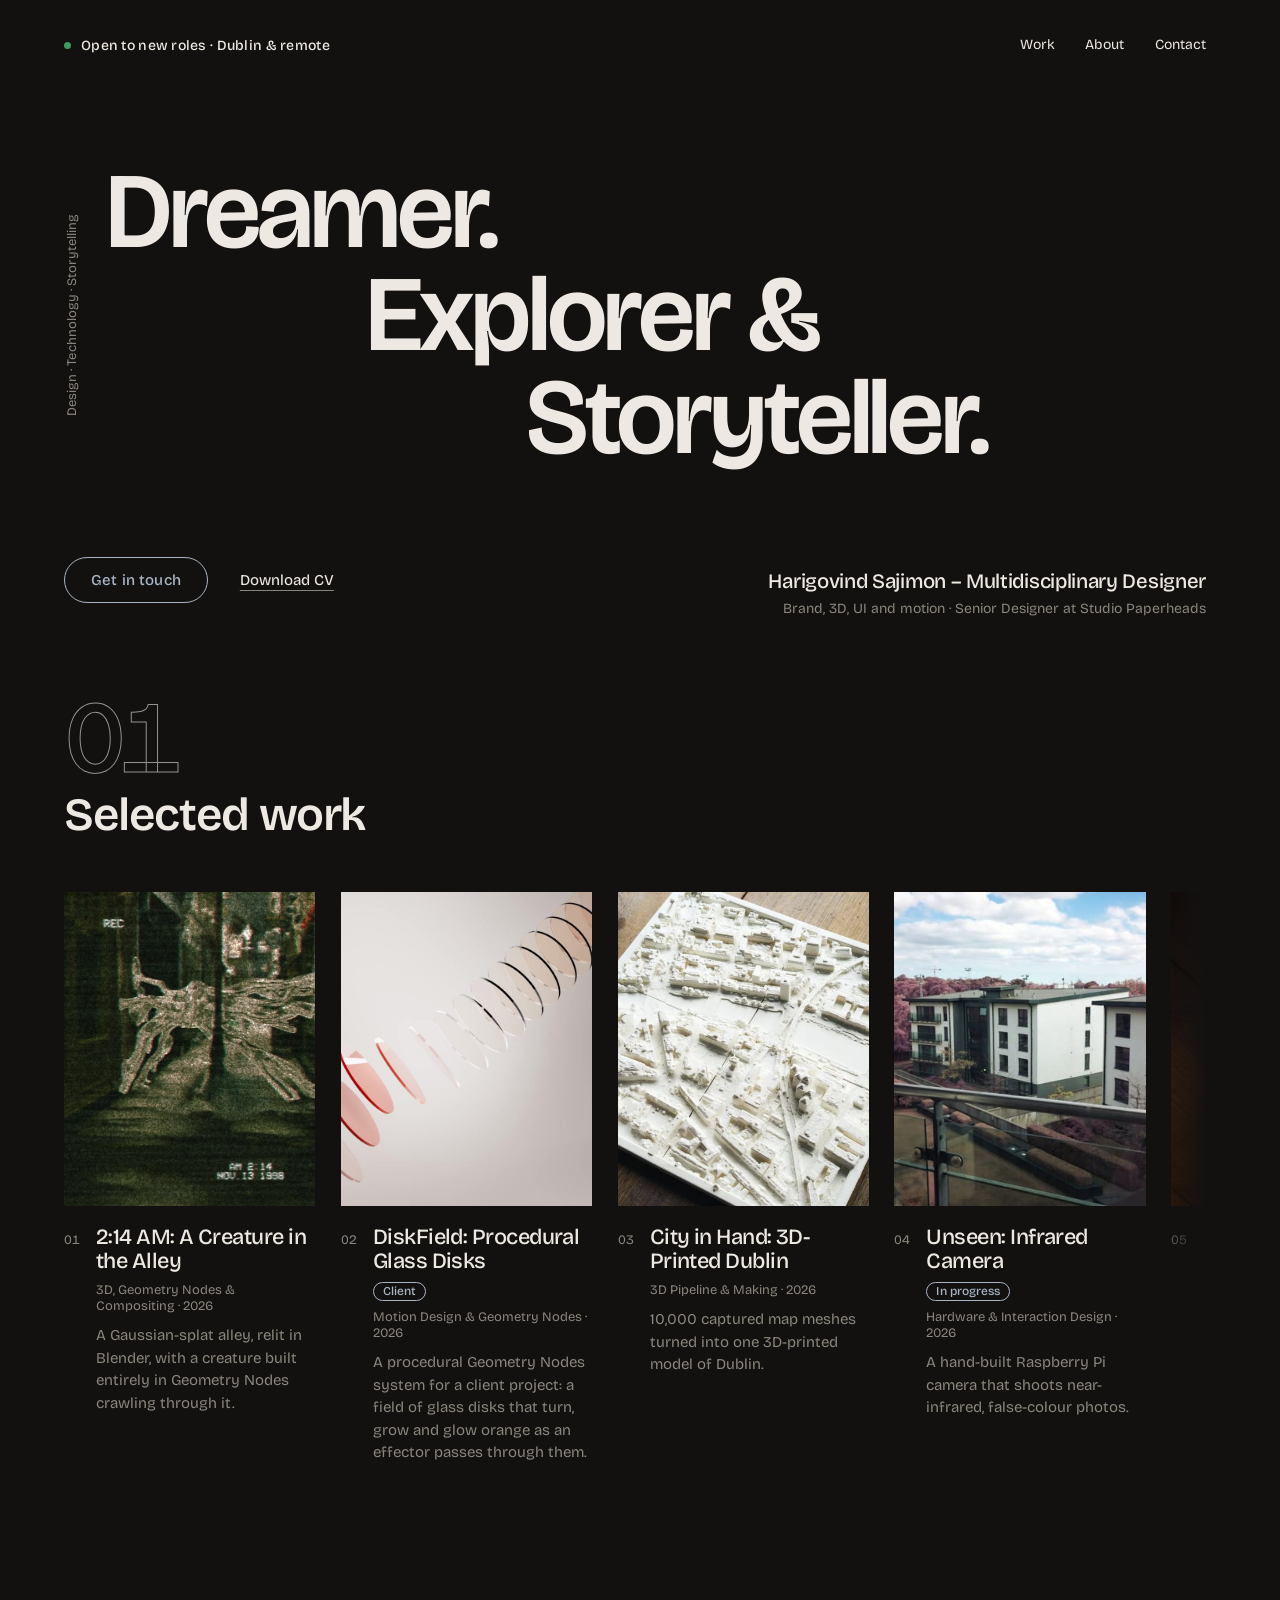
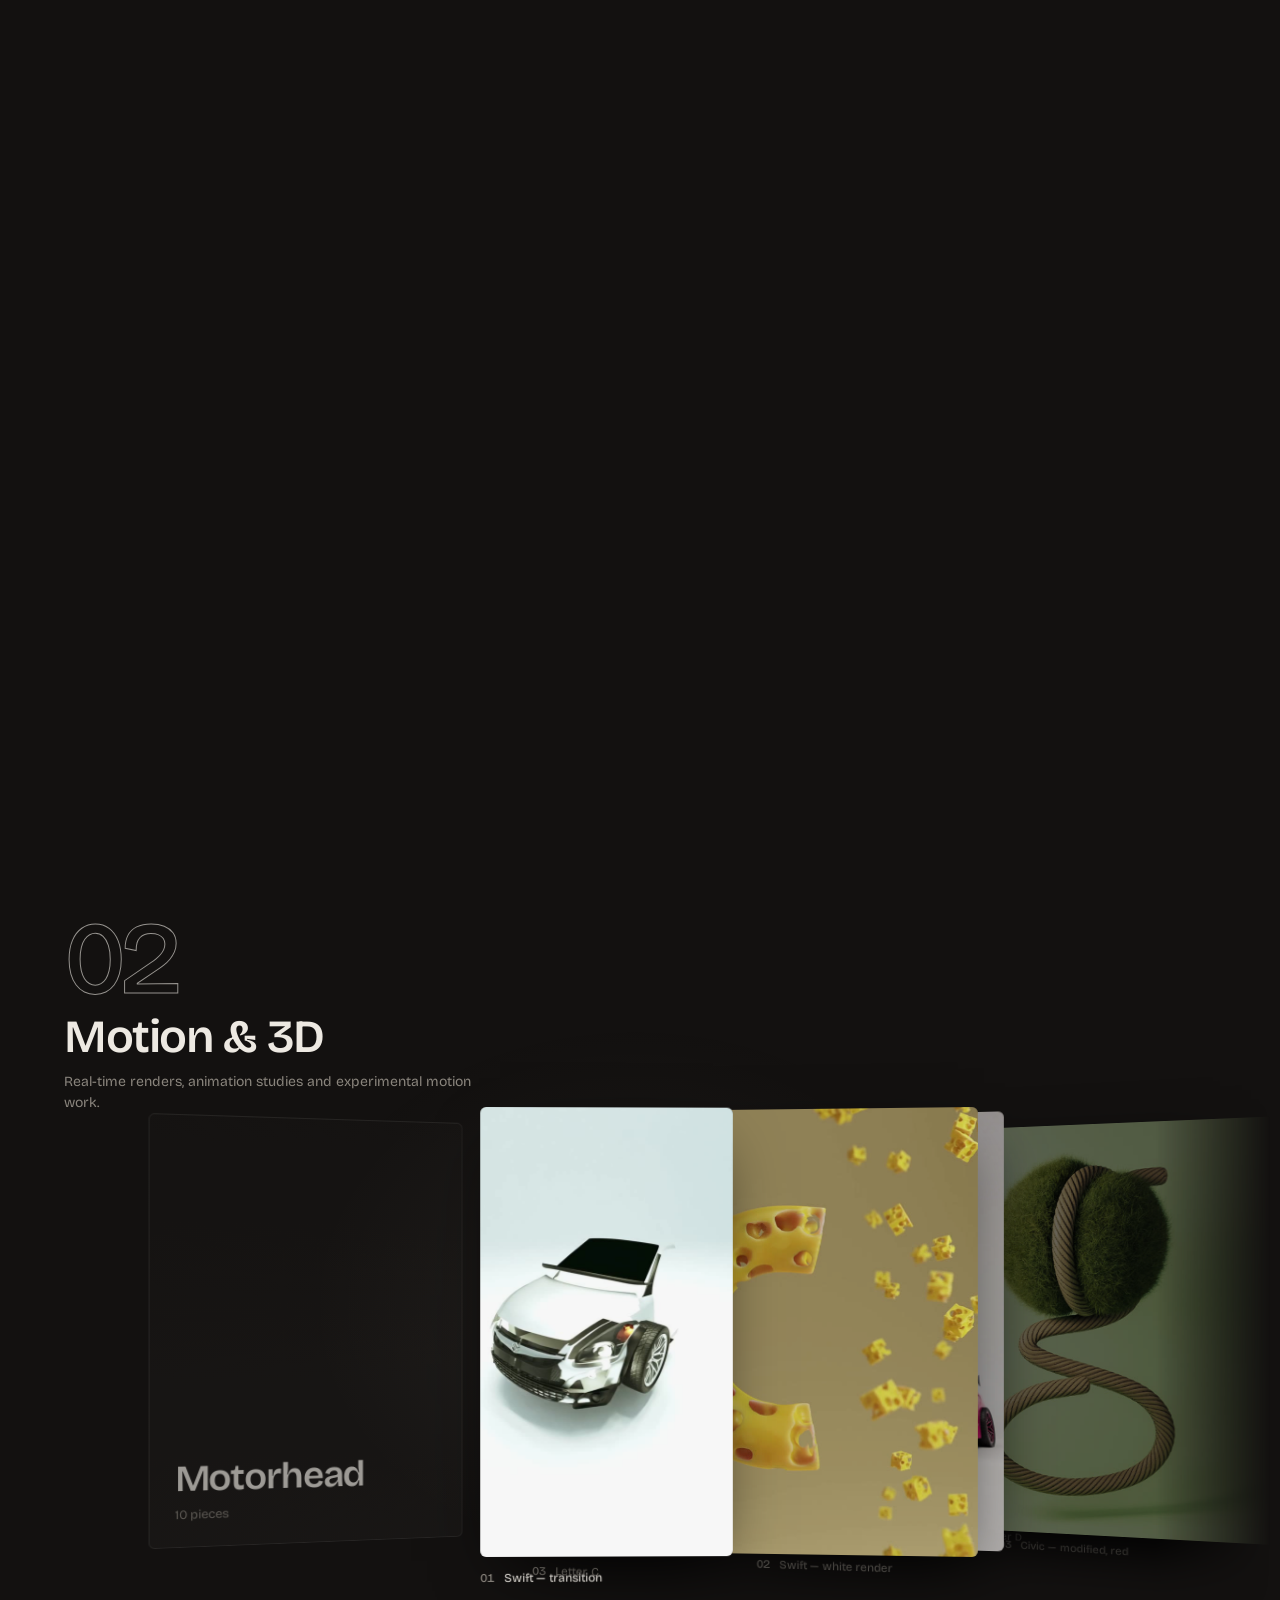
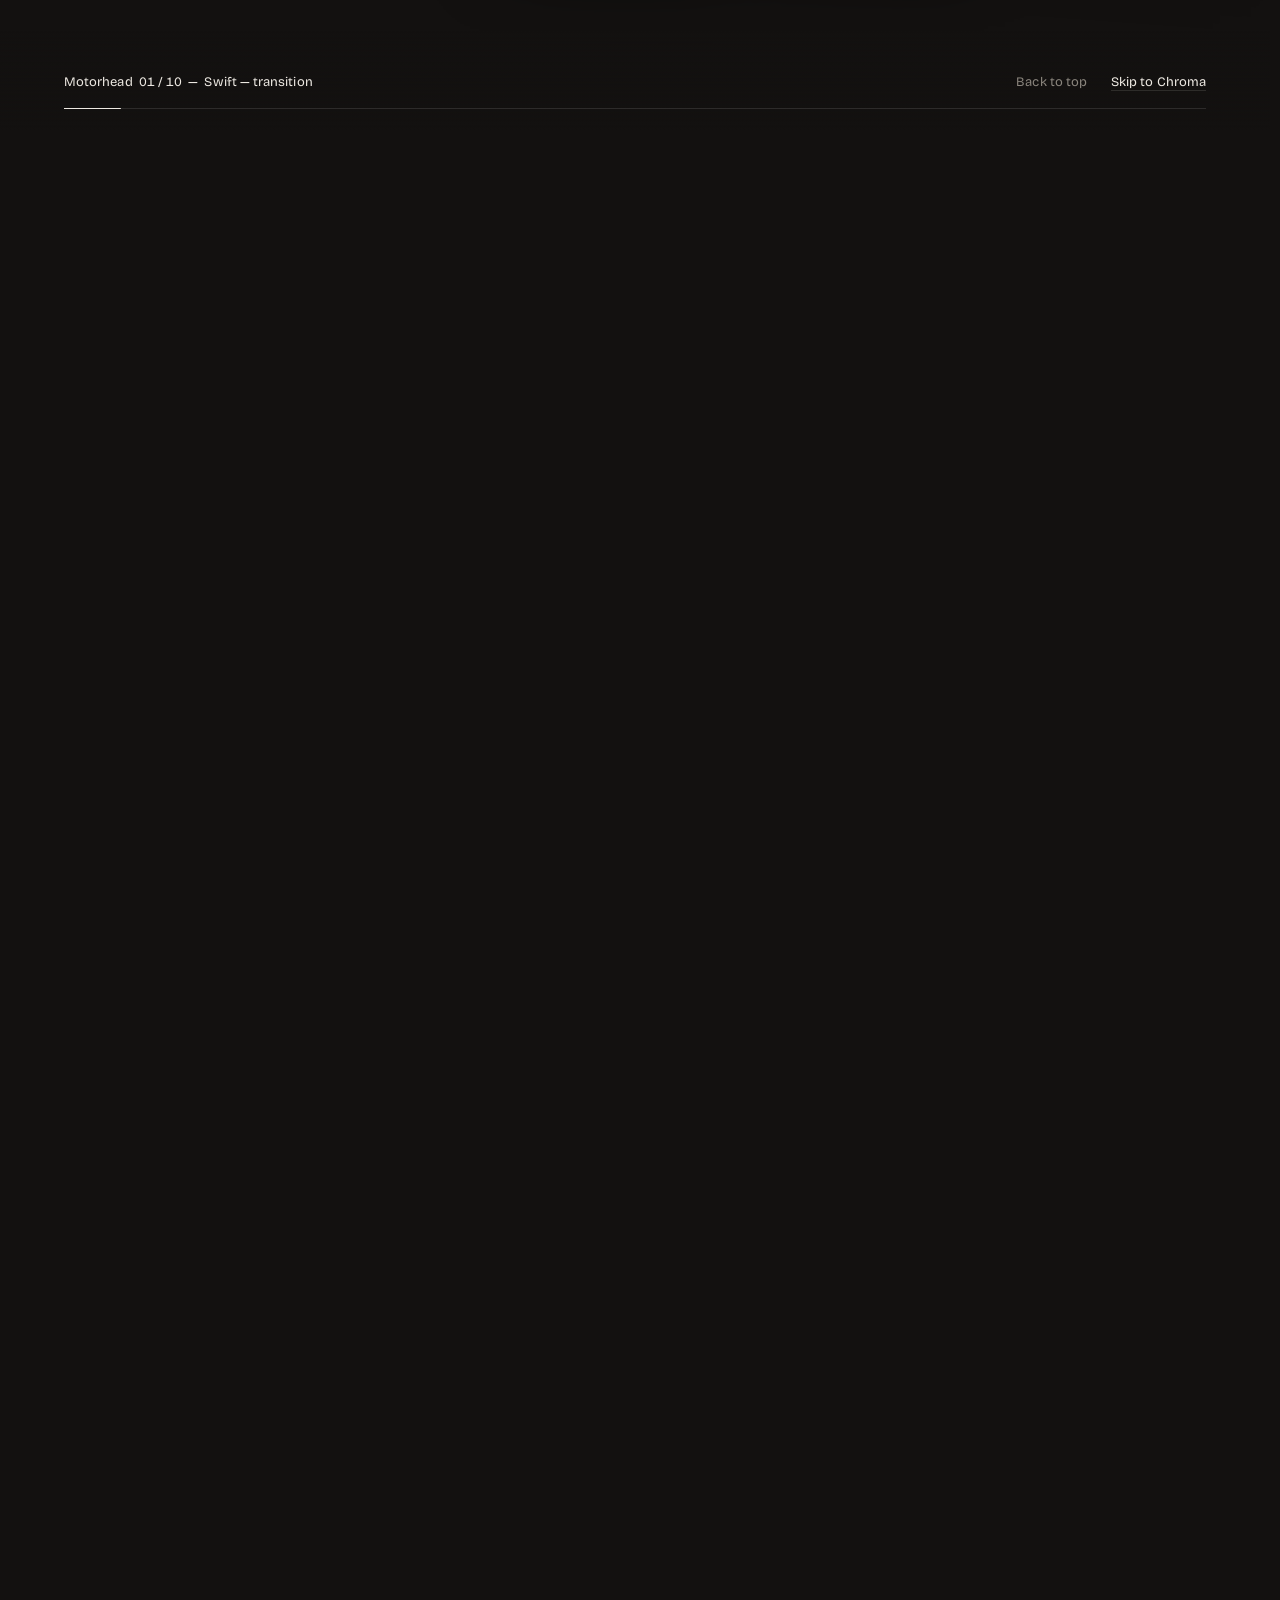
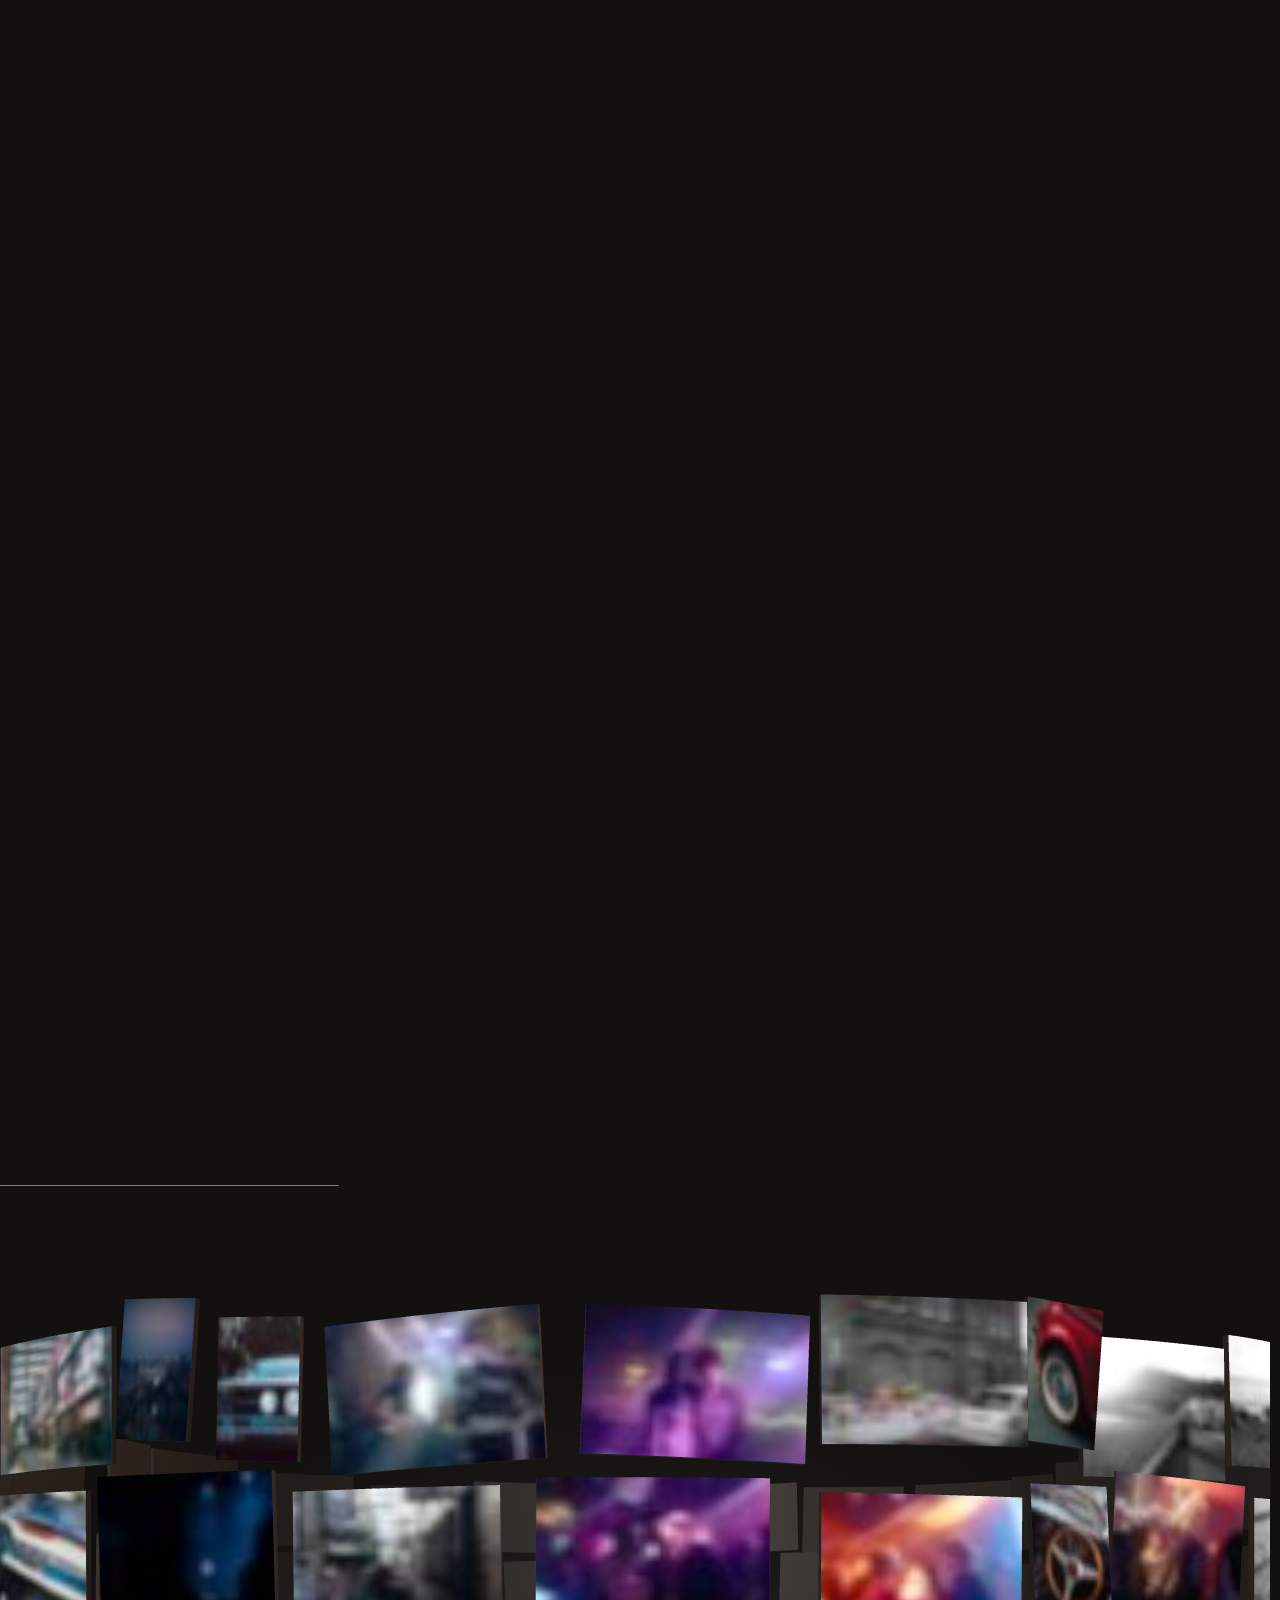
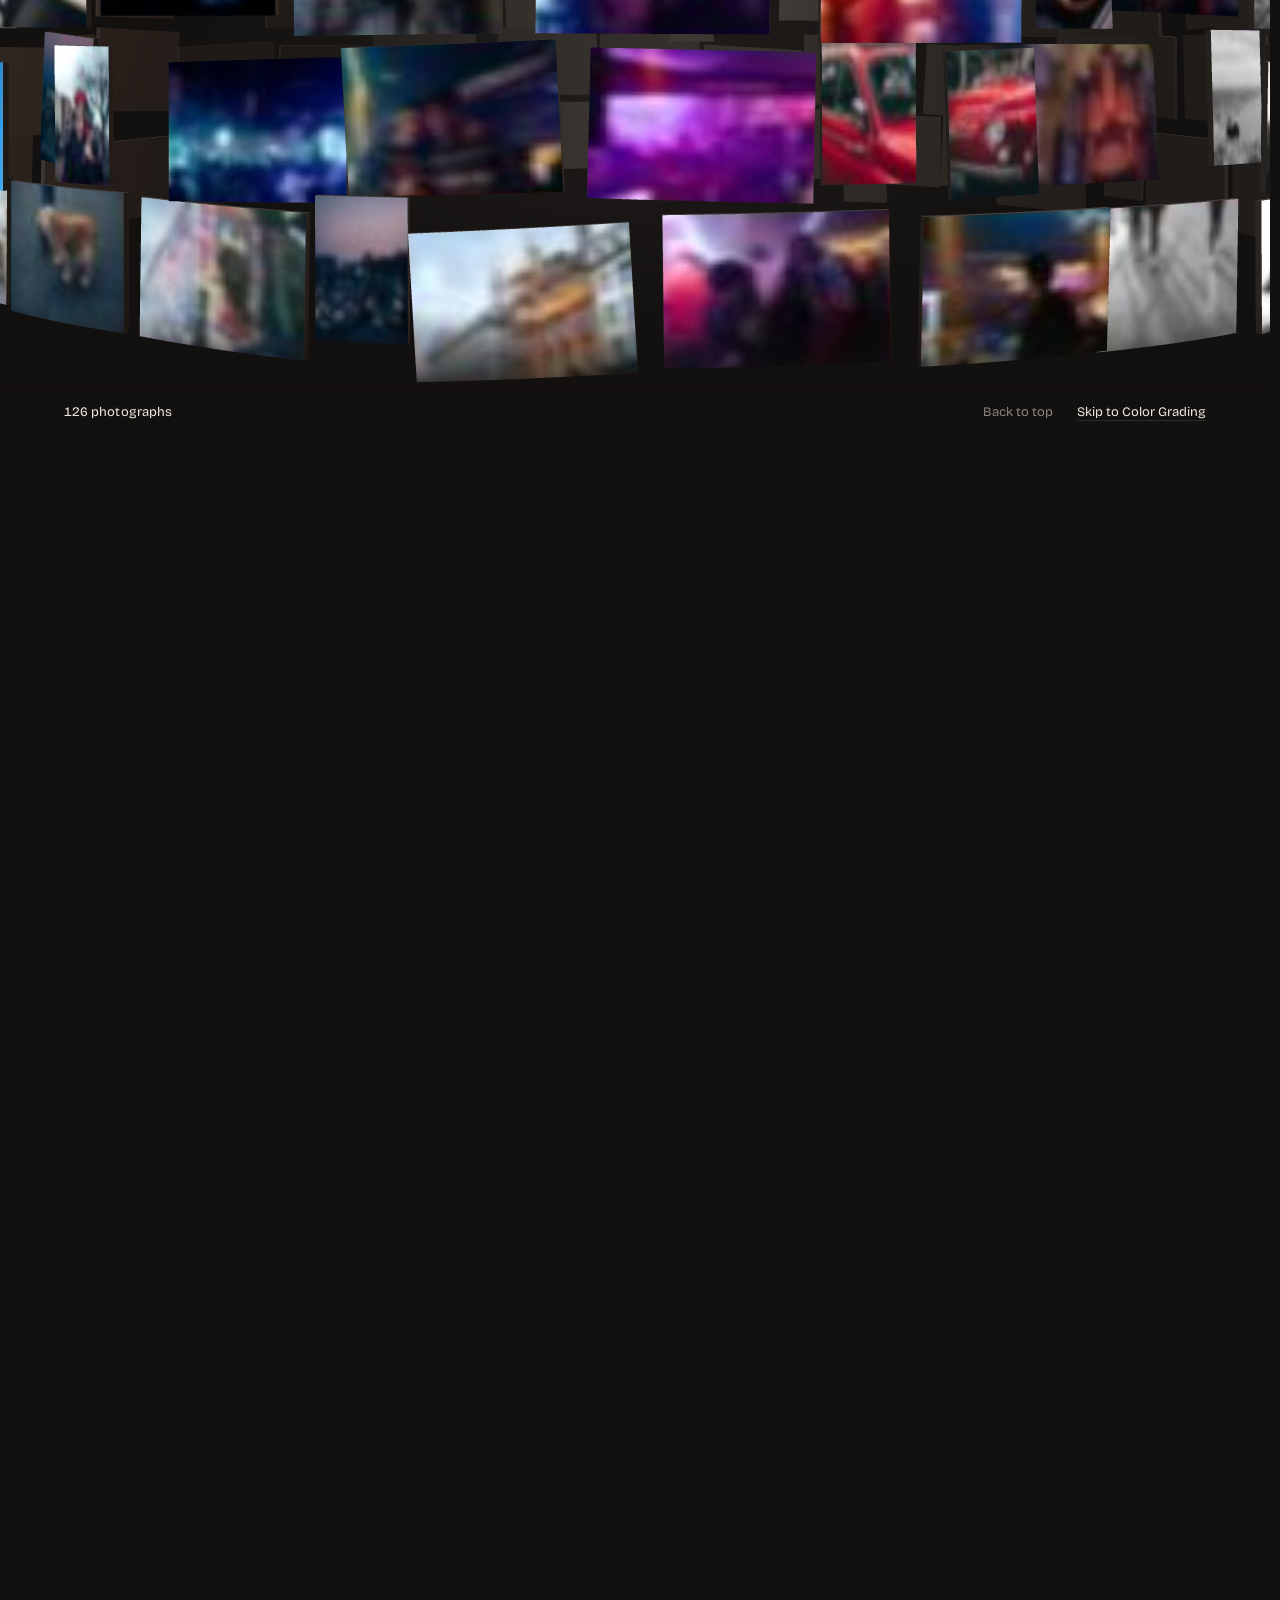
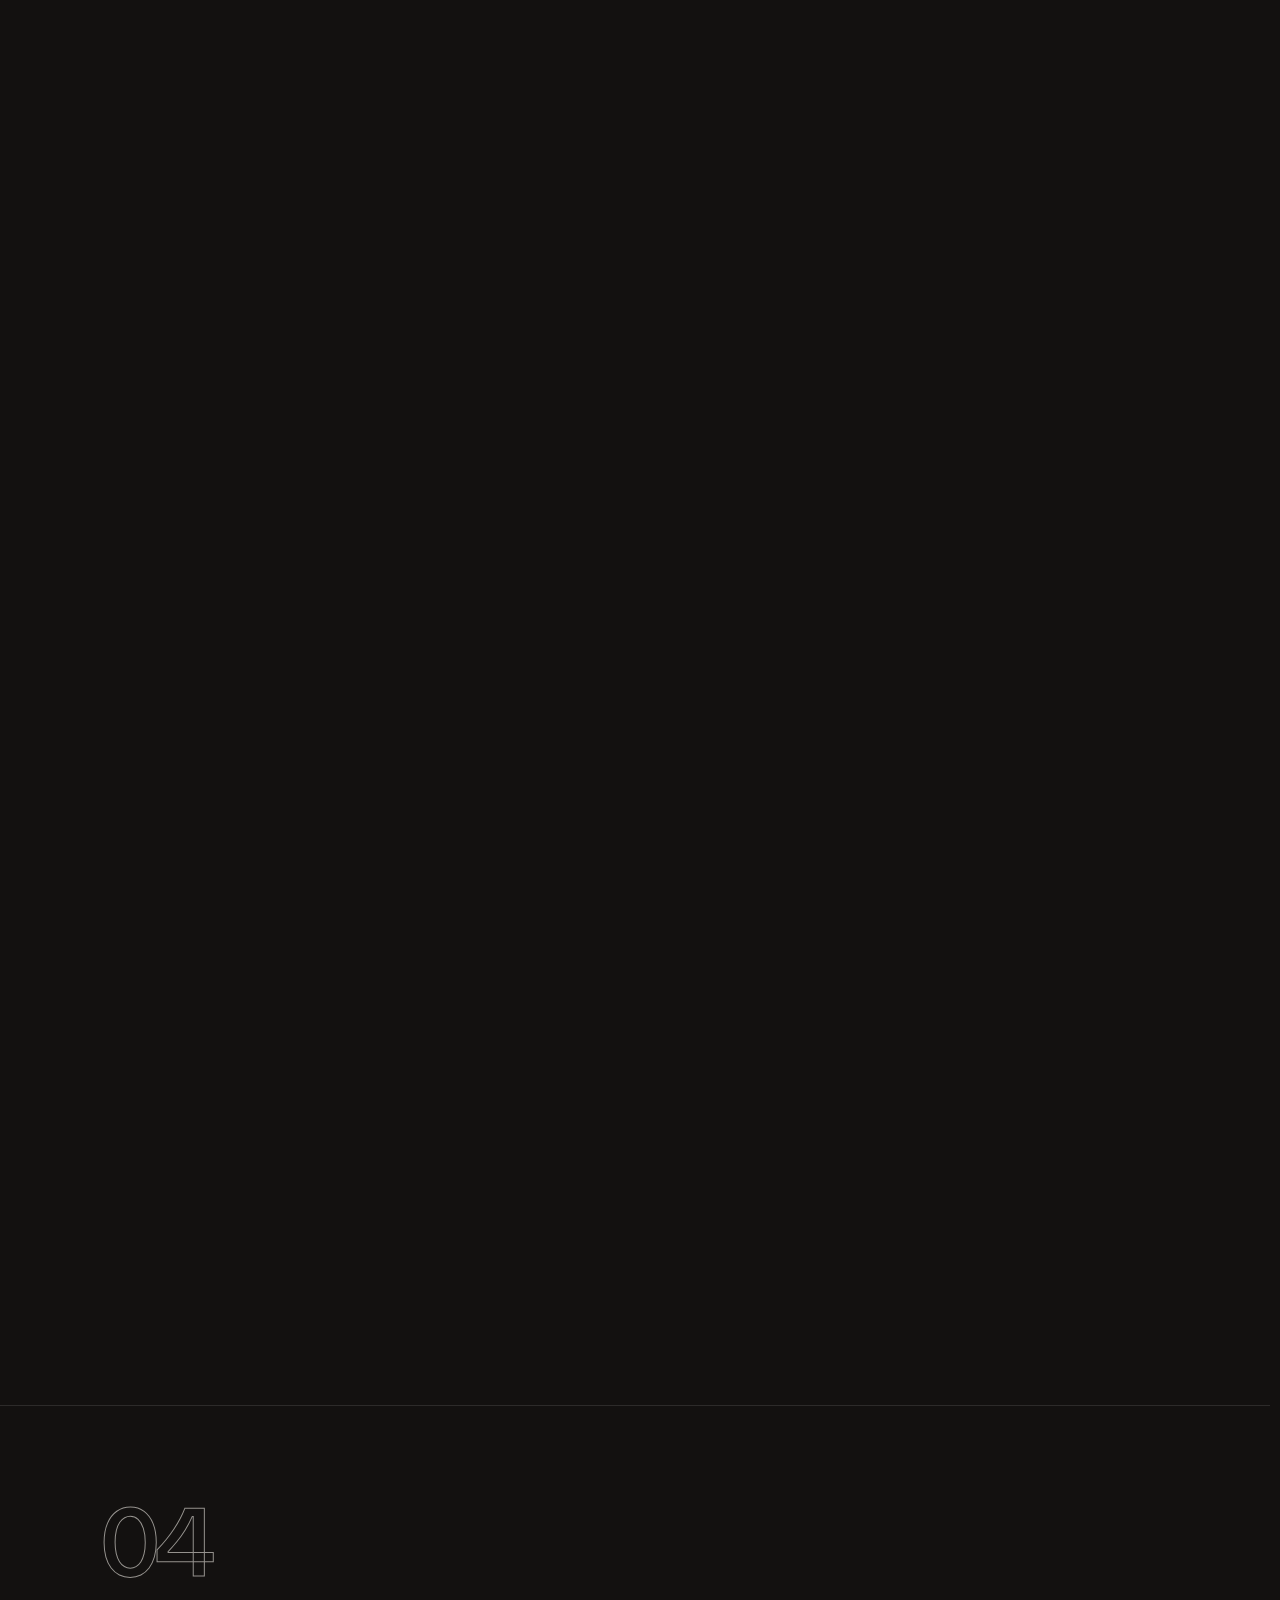
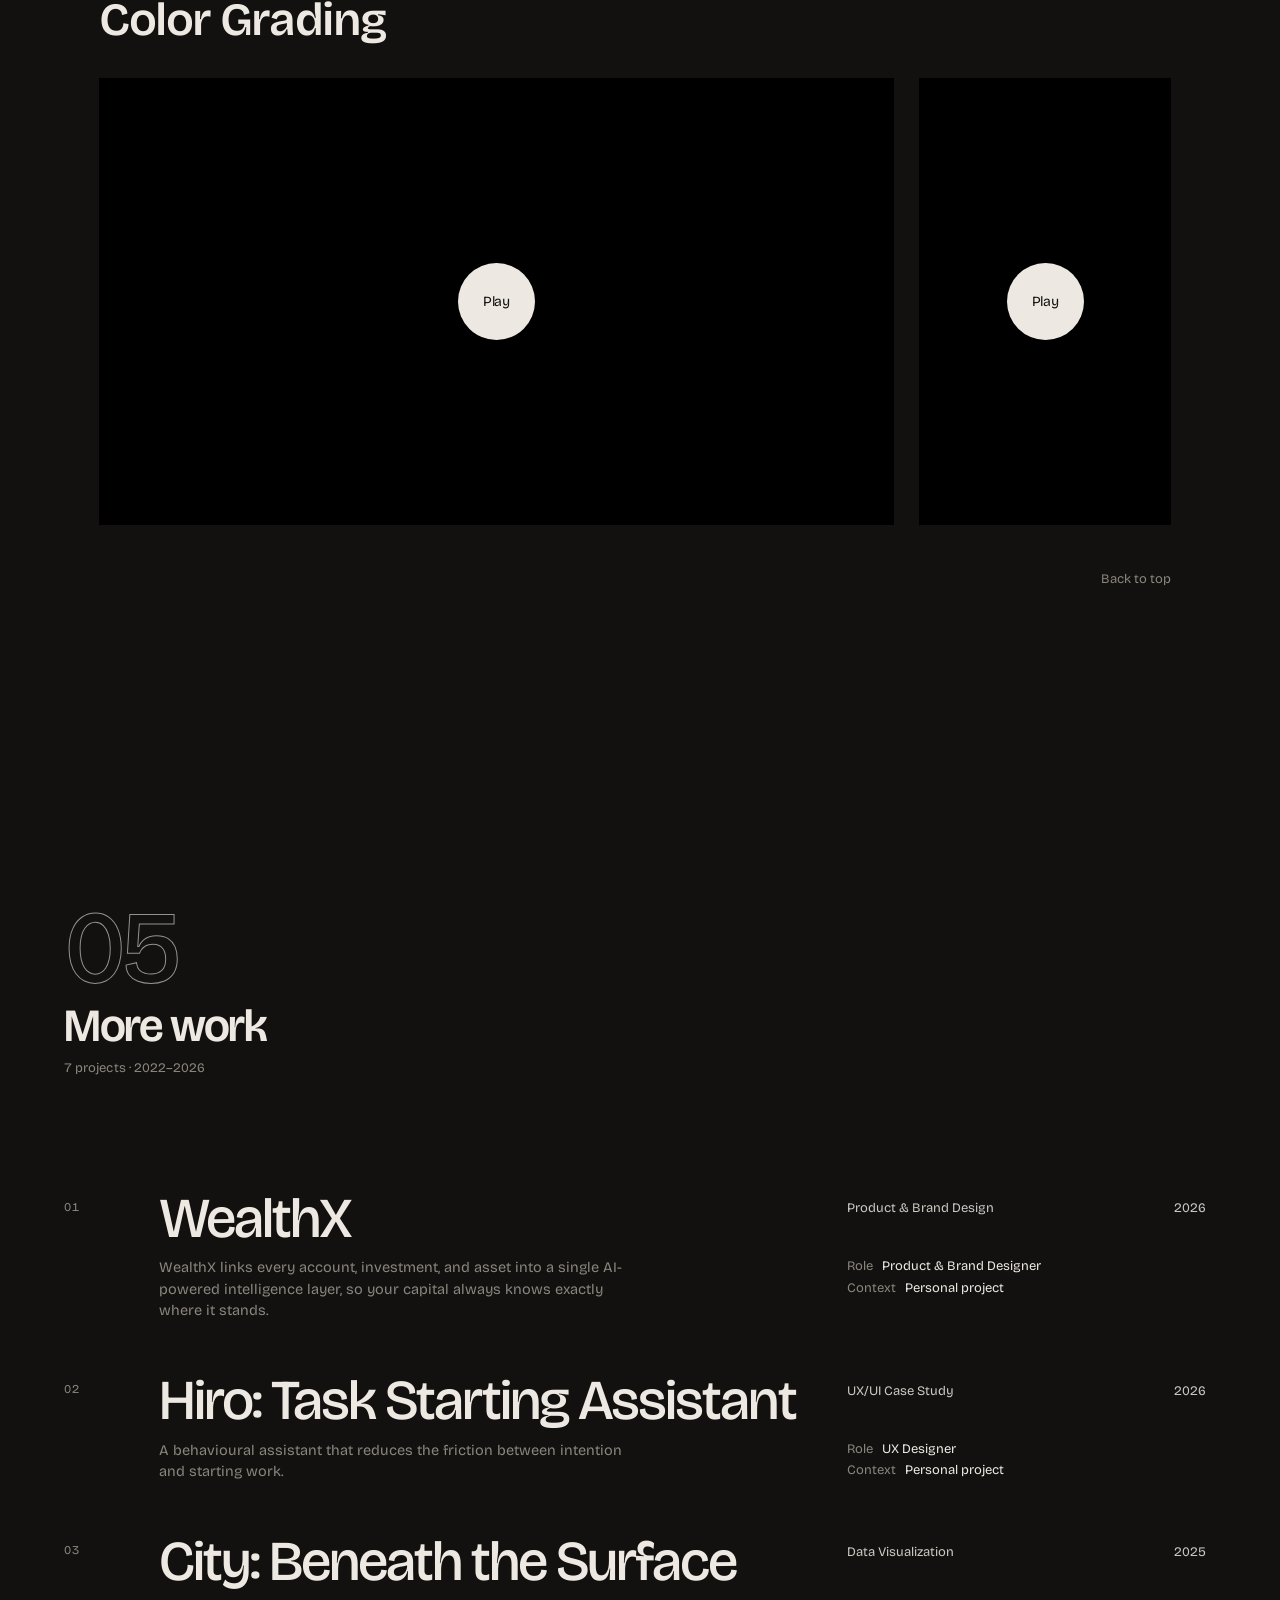
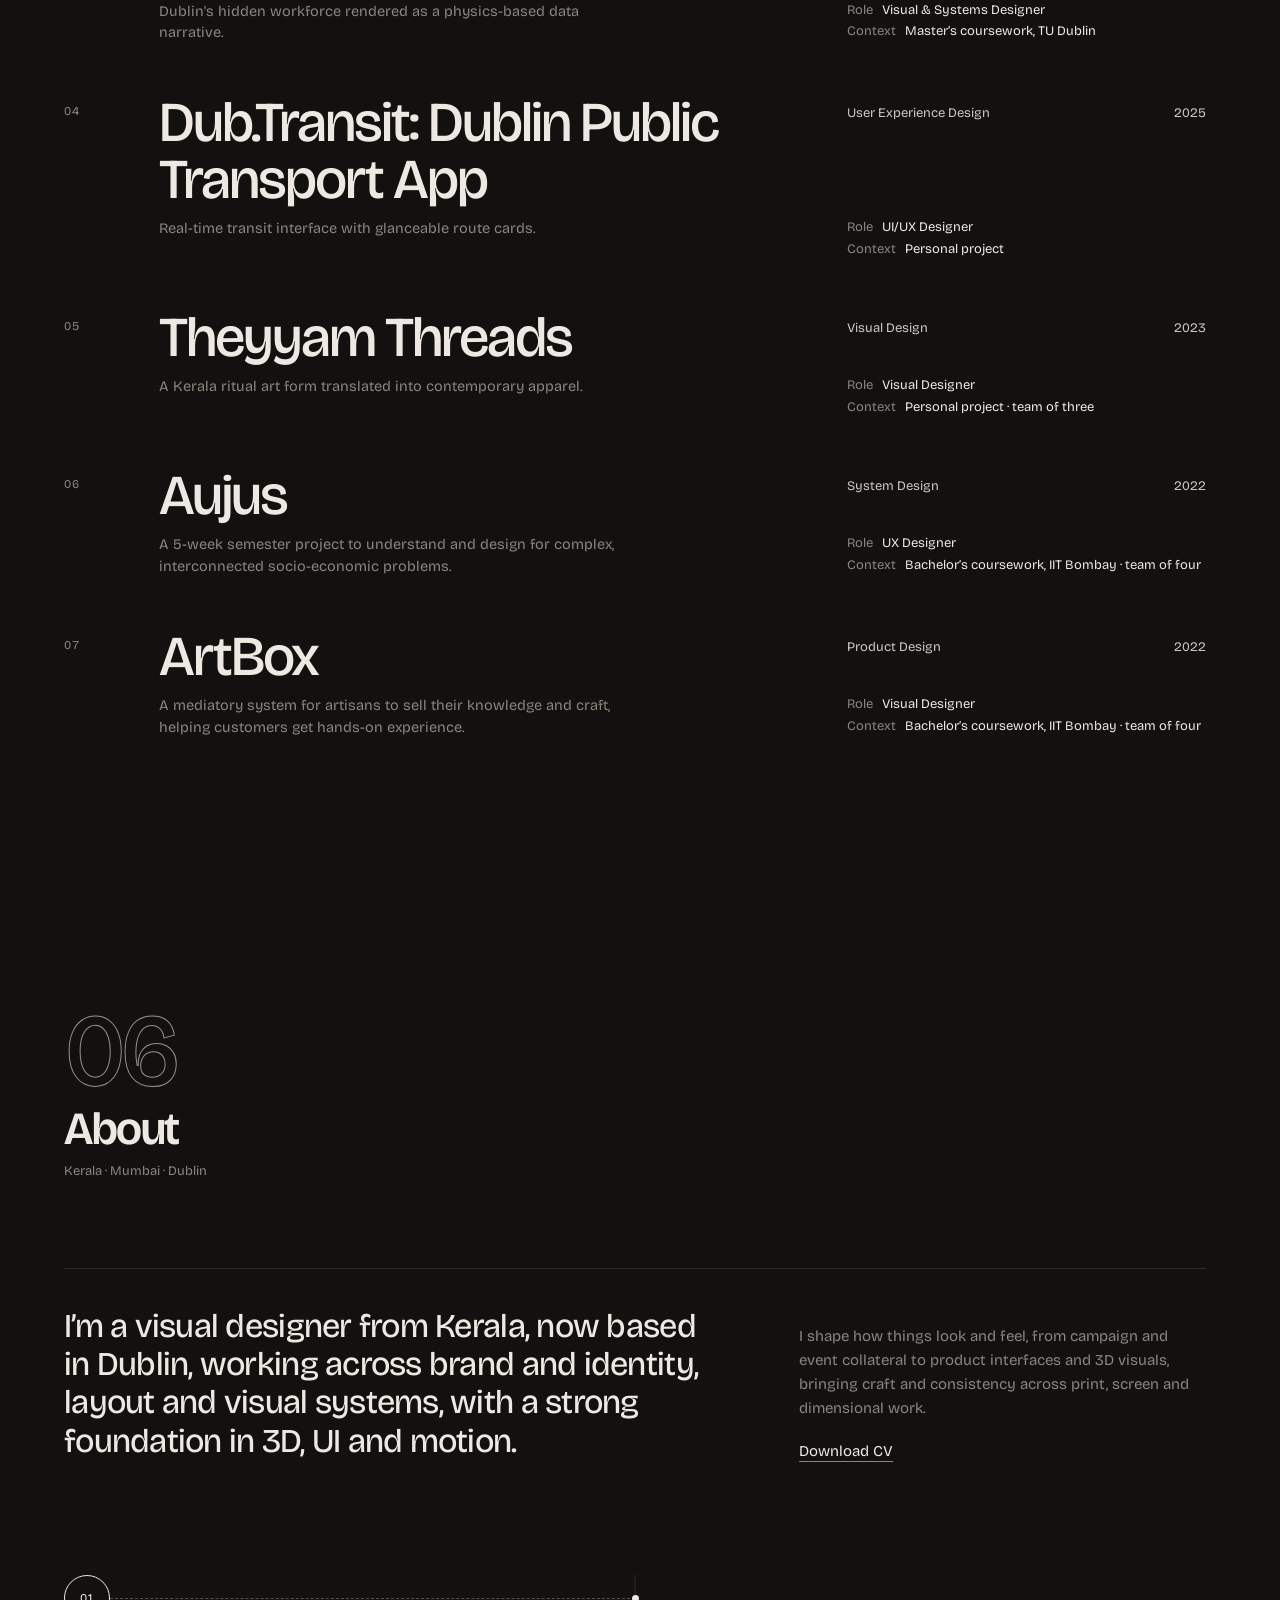
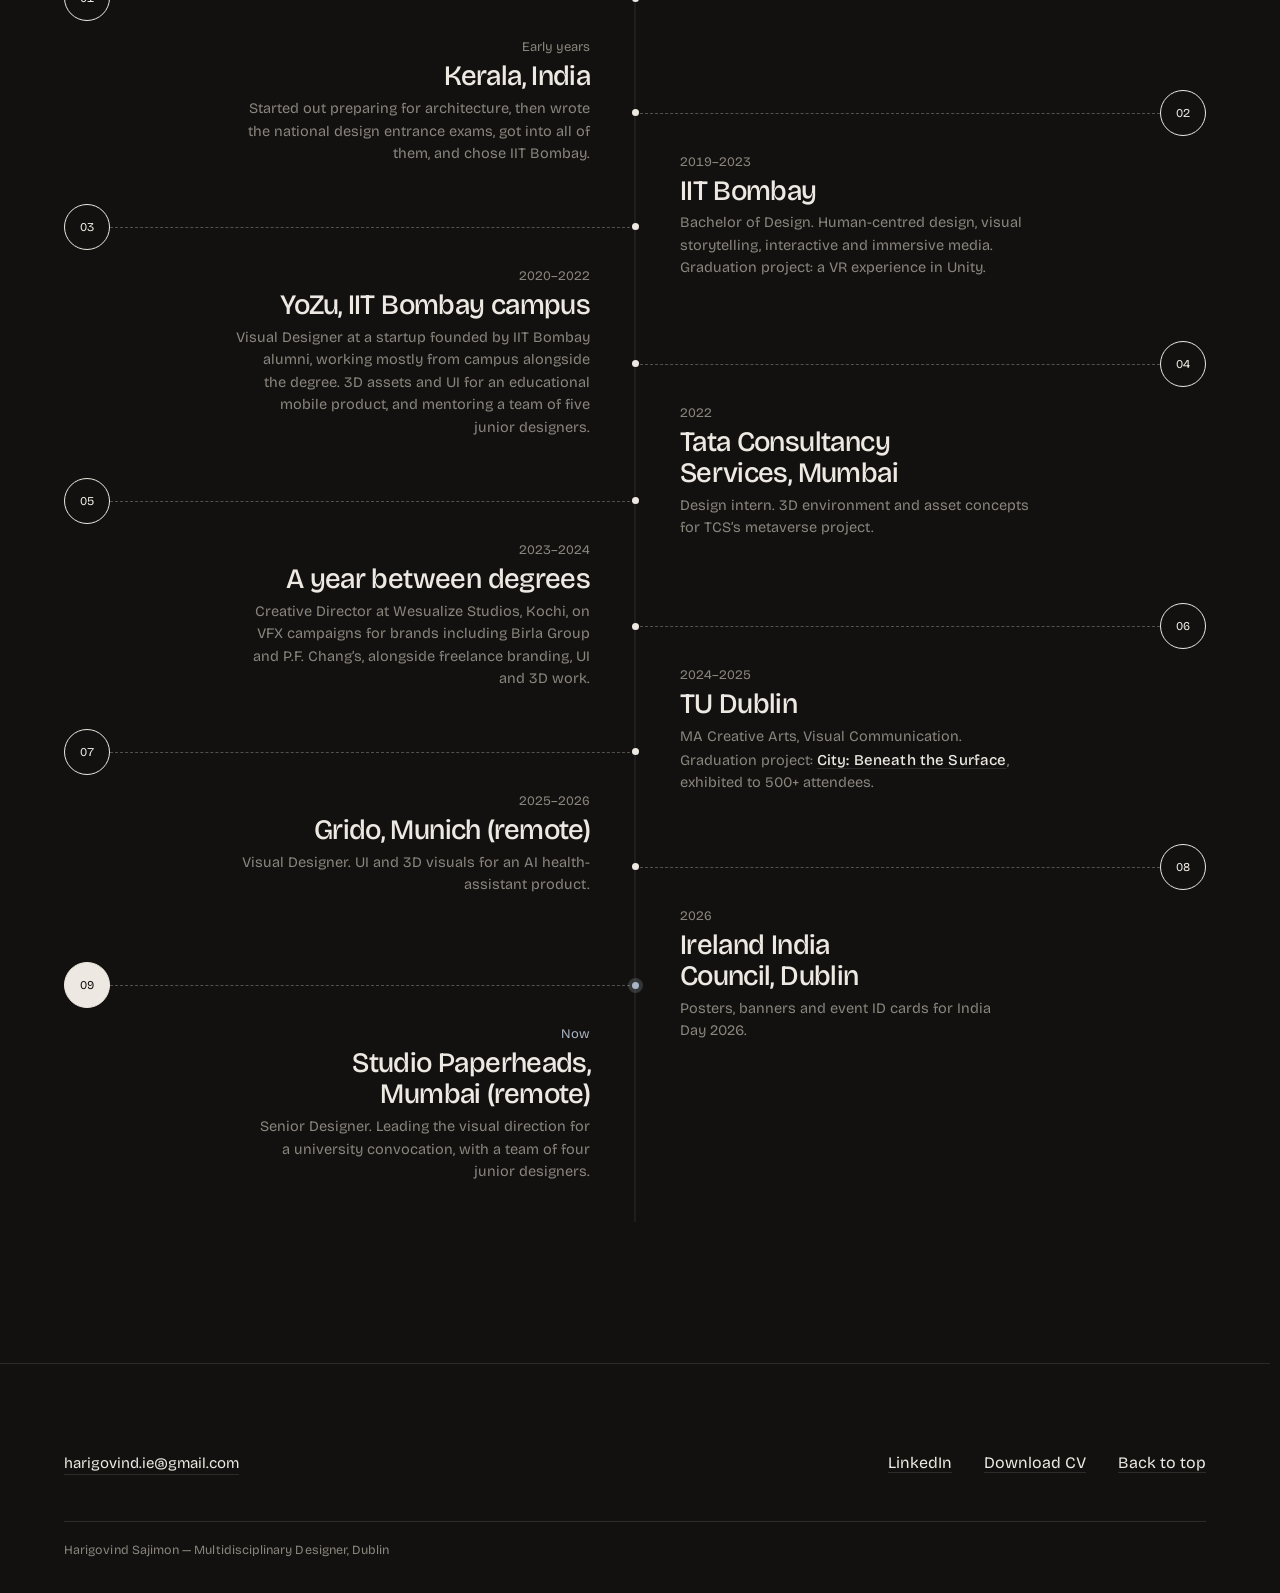
==== index.html @ 2dd67da4 "DiskField: close-up without the dark frame Co-Authored-By: Claude Opus 5.5 <noreply@anthropic.com> C" ====
<!DOCTYPE html>
<html lang="en">
<head>
  <meta charset="utf-8">
  <meta name="viewport" content="width=device-width, initial-scale=1">
  <title>Harigovind Sajimon - Multidisciplinary Designer, Dublin</title>
  <meta name="description" content="Harigovind Sajimon, multidisciplinary designer in Dublin: brand, 3D, UI and motion, from case studies to things he builds and prints.">

  <link rel="preconnect" href="https://fonts.googleapis.com">
  <link rel="preconnect" href="https://fonts.gstatic.com" crossorigin>
  <link href="https://fonts.googleapis.com/css2?family=Bricolage+Grotesque:opsz,wght@12..96,200..800&display=swap" rel="stylesheet">

  <!-- link preview (Open Graph + Twitter) -->
  <meta property="og:type" content="website">
  <meta property="og:url" content="https://harigovind.ie/">
  <meta property="og:title" content="Harigovind Sajimon - Multidisciplinary Designer, Dublin">
  <meta property="og:description" content="Multidisciplinary designer in Dublin: brand, 3D, UI and motion."> 
  <meta property="og:image" content="https://harigovind.ie/og-image.png">
  <meta property="og:image:width" content="1200">
  <meta property="og:image:height" content="630">
  <meta property="og:site_name" content="Harigovind Sajimon">
  <meta name="twitter:card" content="summary_large_image">
  <meta name="twitter:title" content="Harigovind Sajimon - Multidisciplinary Designer, Dublin">
  <meta name="twitter:description" content="Multidisciplinary designer in Dublin: brand, 3D, UI and motion.">
  <meta name="twitter:image" content="https://harigovind.ie/og-image.png">

  <!-- favicons -->
  <link rel="icon" href="/favicon.ico?v=2" sizes="32x32">
  <link rel="icon" href="/icon-h.svg?v=2" type="image/svg+xml">
  <link rel="apple-touch-icon" href="/icon-180.png?v=2">
  <link rel="manifest" href="/site.webmanifest">
  <meta name="theme-color" content="#131110">

  <link rel="stylesheet" href="styles.css?v=4">
  <link rel="stylesheet" href="look.css?v=7">
  <link rel="stylesheet" href="read.css?v=9">
  <link rel="stylesheet" href="journal.css?v=16">
<link rel="stylesheet" href="voice.css?v=57">
  <script type="importmap">
    { "imports": { "three": "./vendor/three/three.module.min.js" } }
  </script>
  
  <script>
    /* Stop the browser restoring the previous scroll position on reload. */
    if ('scrollRestoration' in history) history.scrollRestoration = 'manual';
  </script>
</head>
<body data-mode="look">

  <!-- content wrapper receives the mid-transition blur -->
  <div class="stage" id="stage">

    <!-- ============ HERO ============ -->
    <section class="hero" aria-label="Intro">
      <header class="hero__bar">
        <div class="hero__mark hero__status"><i class="hero__dot" aria-hidden="true"></i>Open to new roles<span class="hero__loc">&nbsp;&middot; Dublin &amp; remote</span></div>
        <nav class="hero__nav" aria-label="Sections">
          <a href="#work" data-goto="work">Work</a>
          <a href="#about" data-goto="about">About</a>
          <a href="#contact" data-goto="contact">Contact</a>
        </nav>
      </header>

      <div class="hero__body">
        <div class="hero__thesis-wrap">

                    <h1 class="thesis__srtitle">Harigovind Sajimon: dreamer, explorer and storyteller, working in 3D, motion and film.</h1>

          <div class="thesis__poster" aria-hidden="true">
            <span class="thesis__side">Design &middot; Technology &middot; Storytelling</span>

            <div class="thesis__main">

              <div class="thesis__words">
                <span class="thesis__word">Dreamer.</span>
                <span class="thesis__word">Explorer &amp;</span>
                <span class="thesis__word">Storyteller.</span>
              </div>

            </div>

            
          </div>

          <p class="hero__role">
            <span class="hero__role-t">Harigovind Sajimon &ndash; Multidisciplinary Designer</span>
            <span class="hero__role-s">Brand, 3D, UI and motion &middot; Senior Designer at Studio Paperheads</span>
          </p>

        </div>



        

        <div class="cta">
          <a href="#contact" class="cta__primary">Get in touch</a>
          <a href="images/Resume/Harigovind_Sajimon_CV.pdf" class="cta__secondary">Download CV</a>
        </div>
      </div>

    </section>

    <!-- ============ SELECTED WORK (pinned) ============ -->
    <section class="cw" id="work" aria-labelledby="cwTitle">
      <div class="cw__pin">
      <header class="cw__head">
        <span class="lk__no" aria-hidden="true">01</span>
        <h2 class="cw__title" id="cwTitle">Selected work</h2>
      </header>
      <ol class="cw__list">
        <li class="cw__item">
          <a class="cw__card" href="#project/alley-creature" data-project="alley-creature">
            <span class="cw__media"><img src="images/index/alley-creature.jpg" alt="2:14 AM: A Creature in the Alley" loading="lazy" decoding="async"><video data-src="images/Alley/Alley_Loop.mp4" muted loop playsinline preload="none" aria-hidden="true"></video></span>
            <span class="cw__no">01</span>
            <span class="cw__name">2:14 AM: A Creature in the Alley</span>
            <span class="cw__cat">3D, Geometry Nodes &amp; Compositing &middot; 2026</span>
            <span class="cw__desc">A Gaussian-splat alley, relit in Blender, with a creature built entirely in Geometry Nodes crawling through it.</span>
          </a>
        </li>
        <li class="cw__item">
          <a class="cw__card" href="#project/diskfield" data-project="diskfield">
            <span class="cw__media"><img src="images/index/diskfield.jpg" alt="DiskField: Procedural Glass Disks" loading="lazy" decoding="async"><video data-src="images/DiskField/DF_Loop.mp4" muted loop playsinline preload="none" aria-hidden="true"></video></span>
            <span class="cw__no">02</span>
            <span class="cw__name">DiskField: Procedural Glass Disks <span class="ix__badge">Client</span></span>
            <span class="cw__cat">Motion Design &amp; Geometry Nodes &middot; 2026</span>
            <span class="cw__desc">A procedural Geometry Nodes system for a client project: a field of glass disks that turn, grow and glow orange as an effector passes through them.</span>
          </a>
        </li>
        <li class="cw__item">
          <a class="cw__card" href="#project/city-in-hand" data-project="city-in-hand" data-gallery="images/index/city-in-hand.jpg,images/index/city-in-hand/01.jpg,images/index/city-in-hand/02.jpg,images/index/city-in-hand/03.jpg,images/index/city-in-hand/04.jpg,images/index/city-in-hand/05.jpg,images/index/city-in-hand/06.jpg">
            <span class="cw__media"><img src="images/index/city-in-hand.jpg" alt="City in Hand: 3D-Printed Dublin" loading="lazy" decoding="async"></span>
            <span class="cw__no">03</span>
            <span class="cw__name">City in Hand: 3D-Printed Dublin</span>
            <span class="cw__cat">3D Pipeline &amp; Making &middot; 2026</span>
            <span class="cw__desc">10,000 captured map meshes turned into one 3D-printed model of Dublin.</span>
          </a>
        </li>
        <li class="cw__item">
          <a class="cw__card" href="#project/infrared-camera" data-project="infrared-camera" data-gallery="images/index/infrared-camera.jpg,images/index/infrared-camera/01.jpg,images/index/infrared-camera/02.jpg,images/index/infrared-camera/03.jpg,images/index/infrared-camera/04.jpg,images/index/infrared-camera/05.jpg,images/index/infrared-camera/06.jpg,images/index/infrared-camera/07.jpg">
            <span class="cw__media"><img src="images/index/infrared-camera.jpg" alt="Unseen: Infrared Camera" loading="lazy" decoding="async"></span>
            <span class="cw__no">04</span>
            <span class="cw__name">Unseen: Infrared Camera <span class="ix__badge">In progress</span></span>
            <span class="cw__cat">Hardware &amp; Interaction Design &middot; 2026</span>
            <span class="cw__desc">A hand-built Raspberry Pi camera that shoots near-infrared, false-colour photos.</span>
          </a>
        </li>
        <li class="cw__item">
          <a class="cw__card" href="#project/lithophane-lamp" data-project="lithophane-lamp">
            <span class="cw__media"><img src="images/index/lithophane-lamp.jpg?v=4" alt="Lithophane Lamp" loading="lazy" decoding="async"></span>
            <span class="cw__no">05</span>
            <span class="cw__name">Lithophane Lamp</span>
            <span class="cw__cat">3D Printing &amp; Product Design &middot; 2026</span>
            <span class="cw__desc">A photograph turned into a lithophane lamp: made first as a birthday gift, then turned into a standard workflow I now use to make them on demand.</span>
          </a>
        </li>
        <li class="cw__item">
          <a class="cw__card" href="#project/tolstoy-farm" data-project="tolstoy-farm">
            <span class="cw__media"><img src="images/index/tolstoy-card.jpg" alt="Tolstoy Farm packaging: coffee, tea, black pepper and turmeric bags" loading="lazy" decoding="async"></span>
            <span class="cw__no">06</span>
            <span class="cw__name">Tolstoy Farm <span class="ix__badge">Client</span></span>
            <span class="cw__cat">Brand Identity &amp; Packaging &middot; 2026</span>
            <span class="cw__desc">Identity and packaging for a coffee, tea and spice brand from Munnar, Kerala.</span>
          </a>
        </li>
      </ol>
      </div>
    </section>

<!-- ============ LOOK MOMENT — FORGE (curved reel) ============ -->
<section class="forge-room look-room" id="motion" aria-label="Motion and 3D work">
  <div class="reel" id="reel">
    <div class="reel__sticky">
      <header class="reel__head">
        <span class="lk__no" aria-hidden="true">02</span>
        <h2 class="reel__title">Motion &amp; 3D</h2>
        <p class="reel__intro">Real-time renders, animation studies and experimental motion work.</p>
      </header>

      <div class="reel__stage" id="reelStage">
        <div class="reel__track" id="reelTrack" role="list"></div>
      </div>

      <div class="reel__bar">
        <div class="reel__now" id="reelNow" aria-live="polite">&nbsp;</div>
        <div class="bar__acts"><button type="button" class="bar__top" data-totop>Back to top</button><button type="button" class="bar__top bar__skip" data-skip>Skip to Chroma</button></div>
      </div>
      <div class="reel__progress" aria-hidden="true"><i id="reelProgress"></i></div>
    </div>
  </div>
</section>

 

    
<!-- ============ LOOK MOMENT — CHROMA ============ -->
<section class="chroma" id="chroma" aria-label="Chroma photography">

    <div class="archive look-room" id="archive">
      <div class="archive__sticky">
        <div class="archive__stage" id="archiveStage" aria-label="Interactive sculpture of photographs"></div>

        <header class="archive__head chroma__head" id="archiveHead">
            <span class="lk__no" aria-hidden="true">03</span>
            <h2 class="archive__title chroma__title">Chroma</h2>
            <p class="chroma__intro">
                A growing collection of photographs documenting people, colour, architecture and everyday moments.
            </p>
        </header>

        <div class="archive__bar">
          <div class="archive__status" aria-live="polite"><span id="archiveNow">&nbsp;</span></div>
          <div class="bar__acts"><button type="button" class="bar__top" data-totop>Back to top</button><button type="button" class="bar__top bar__skip" data-skip>Skip to Color Grading</button></div>
        </div>
        <div class="archive__rail" aria-hidden="true"><i id="archiveRail"></i></div>
        <div class="archive__loading" id="archiveLoading"><i></i></div>

        <div class="archive__fallback" id="archiveFallback" hidden>
          <p>This view needs WebGL, which isn't available in this browser.</p>
        </div>
      </div>
    </div>

</section>

<!-- ============ LOOK MOMENT — COLOR GRADING ============ -->
<section class="grade-room" id="color-grading" aria-labelledby="gradeTitle">
  <div class="chroma__showcase">
    <header class="grade__head">
      <span class="lk__no" aria-hidden="true">04</span>
      <h2 class="grade__title" id="gradeTitle">Color Grading</h2>
    </header>
    <div class="grade__films">
    <div class="cs-frame film" id="gradeFilm">
          <iframe src="https://player.vimeo.com/video/1211043548?title=0&amp;byline=0&amp;portrait=0&amp;badge=0&amp;autopause=0&amp;controls=0&amp;dnt=1&amp;player_id=0&amp;app_id=58479" allow="autoplay; fullscreen; picture-in-picture; encrypted-media" referrerpolicy="strict-origin-when-cross-origin" title="In the time between things" tabindex="-1"></iframe>
          <button type="button" class="film__hit" aria-label="Play">
            <span class="film__play">Play</span>
          </button>
          <div class="film__bar">
            <button type="button" class="film__btn film__toggle">Play</button>
            <div class="film__track" role="slider" tabindex="0" aria-label="Seek" aria-valuemin="0" aria-valuemax="100" aria-valuenow="0"><i class="film__fill"></i></div>
            <span class="film__time">00:00</span>
            <button type="button" class="film__btn film__mute">Sound off</button>
            <button type="button" class="film__btn film__fs">Full screen</button>
          </div>
    </div>
    <div class="cs-frame film film--tall" id="gradeFilm2">
          <iframe src="https://player.vimeo.com/video/1250696100?title=0&amp;byline=0&amp;portrait=0&amp;badge=0&amp;autopause=0&amp;controls=0&amp;dnt=1&amp;player_id=0&amp;app_id=58479" allow="autoplay; fullscreen; picture-in-picture; encrypted-media" referrerpolicy="strict-origin-when-cross-origin" title="Colour grading, vertical film" tabindex="-1"></iframe>
          <button type="button" class="film__hit" aria-label="Play">
            <span class="film__play">Play</span>
          </button>
          <div class="film__bar">
            <button type="button" class="film__btn film__toggle">Play</button>
            <div class="film__track" role="slider" tabindex="0" aria-label="Seek" aria-valuemin="0" aria-valuemax="100" aria-valuenow="0"><i class="film__fill"></i></div>
            <span class="film__time">00:00</span>
            <button type="button" class="film__btn film__mute">Sound off</button>
            <button type="button" class="film__btn film__fs">Full screen</button>
          </div>
    </div>
    </div>
    <div class="grade__foot"><button type="button" class="bar__top" data-totop>Back to top</button></div>
  </div>
</section>

    <!-- ============ READ — EDITORIAL INDEX ============ -->
    <section class="ix" id="more-work" aria-labelledby="ixTitle">
      <header class="ix__head">
        <span class="lk__no" aria-hidden="true">05</span>
        <h2 class="ix__title" id="ixTitle">More work</h2>
        <p class="ix__range">7 projects &middot; 2022&ndash;2026</p>
      </header>

      <div class="ix__cols" aria-hidden="true">
        <span>No.</span><span>Project</span><span>Discipline</span><span>Year</span>
      </div>

      <ol class="ix__list">
        <li class="ix__item">
          <a class="ix__row" href="#project/wealthx" data-project="wealthx" data-preview="images/index/wealthx.jpg" data-gallery="images/index/wealthx.jpg,images/index/wealthx/01.jpg,images/index/wealthx/02.jpg,images/index/wealthx/03.jpg,images/index/wealthx/04.jpg,images/index/wealthx/05.jpg,images/index/wealthx/06.jpg,images/index/wealthx/07.jpg">
            <span class="ix__no">01</span>
            <span class="ix__name"><span class="ix__name-t">WealthX</span></span>
            <span class="ix__meta"><span><i>Role</i> Product &amp; Brand Designer</span><span><i>Context</i> Personal project</span></span>
            <span class="ix__cat">Product &amp; Brand Design</span>
            <span class="ix__year">2026</span>
            <span class="ix__desc">WealthX links every account, investment, and asset into a single AI-powered intelligence layer, so your capital always knows exactly where it stands.</span>
            <span class="ix__tags"><span>iOS</span><span>Web</span></span>
            <img class="ix__thumb" src="images/index/wealthx.jpg" alt="" loading="lazy" decoding="async">
          </a>
        </li>
        <li class="ix__item">
          <a class="ix__row" href="#project/hiro-assistant" data-project="hiro-assistant" data-preview="images/index/hiro-assistant.jpg" data-gallery="images/index/hiro-assistant.jpg,images/index/hiro-assistant/01.jpg,images/index/hiro-assistant/02.jpg,images/index/hiro-assistant/03.jpg,images/index/hiro-assistant/04.jpg,images/index/hiro-assistant/05.jpg,images/index/hiro-assistant/06.jpg,images/index/hiro-assistant/07.jpg">
            <span class="ix__no">02</span>
            <span class="ix__name"><span class="ix__name-t">Hiro: Task Starting Assistant</span></span>
            <span class="ix__meta"><span><i>Role</i> UX Designer</span><span><i>Context</i> Personal project</span></span>
            <span class="ix__cat">UX/UI Case Study</span>
            <span class="ix__year">2026</span>
            <span class="ix__desc">A behavioural assistant that reduces the friction between intention and starting work.</span>
            <span class="ix__tags"><span>UX/UI</span><span>Behavioral</span></span>
            <img class="ix__thumb" src="images/index/hiro-assistant.jpg" alt="" loading="lazy" decoding="async">
          </a>
        </li>
        <li class="ix__item">
          <a class="ix__row" href="#project/city-beneaththesurface" data-project="city-beneaththesurface" data-preview="images/index/city-beneaththesurface.jpg" data-gallery="images/index/city-beneaththesurface.jpg,images/index/city-beneaththesurface/01.jpg,images/index/city-beneaththesurface/02.jpg,images/index/city-beneaththesurface/03.jpg,images/index/city-beneaththesurface/04.jpg,images/index/city-beneaththesurface/05.jpg,images/index/city-beneaththesurface/06.jpg,images/index/city-beneaththesurface/07.jpg">
            <span class="ix__no">03</span>
            <span class="ix__name"><span class="ix__name-t">City: Beneath the Surface</span></span>
            <span class="ix__meta"><span><i>Role</i> Visual &amp; Systems Designer</span><span><i>Context</i> Master&rsquo;s coursework, TU Dublin</span></span>
            <span class="ix__cat">Data Visualization</span>
            <span class="ix__year">2025</span>
            <span class="ix__desc">Dublin's hidden workforce rendered as a physics-based data narrative.</span>
            <span class="ix__tags"><span>Data Viz</span><span>Three.js</span></span>
            <img class="ix__thumb" src="images/index/city-beneaththesurface.jpg" alt="" loading="lazy" decoding="async">
          </a>
        </li>
        <li class="ix__item">
          <a class="ix__row" href="#project/dub-transit" data-project="dub-transit" data-preview="images/index/dub-transit.jpg" data-gallery="images/index/dub-transit.jpg,images/index/dub-transit/01.jpg,images/index/dub-transit/02.jpg,images/index/dub-transit/03.jpg,images/index/dub-transit/04.jpg,images/index/dub-transit/05.jpg,images/index/dub-transit/06.jpg,images/index/dub-transit/07.jpg">
            <span class="ix__no">04</span>
            <span class="ix__name"><span class="ix__name-t">Dub.Transit: Dublin Public Transport App</span></span>
            <span class="ix__meta"><span><i>Role</i> UI/UX Designer</span><span><i>Context</i> Personal project</span></span>
            <span class="ix__cat">User Experience Design</span>
            <span class="ix__year">2025</span>
            <span class="ix__desc">Real-time transit interface with glanceable route cards.</span>
            <span class="ix__tags"><span>UX</span><span>Mobility</span></span>
            <img class="ix__thumb" src="images/index/dub-transit.jpg" alt="" loading="lazy" decoding="async">
          </a>
        </li>
        <li class="ix__item">
          <a class="ix__row" href="#project/theyyam-threads" data-project="theyyam-threads" data-preview="images/index/theyyam-threads.jpg" data-gallery="images/index/theyyam-threads.jpg,images/index/theyyam-threads/01.jpg,images/index/theyyam-threads/02.jpg,images/index/theyyam-threads/03.jpg,images/index/theyyam-threads/04.jpg,images/index/theyyam-threads/05.jpg,images/index/theyyam-threads/06.jpg,images/index/theyyam-threads/07.jpg">
            <span class="ix__no">05</span>
            <span class="ix__name"><span class="ix__name-t">Theyyam Threads</span></span>
            <span class="ix__meta"><span><i>Role</i> Visual Designer</span><span><i>Context</i> Personal project &middot; team of three</span></span>
            <span class="ix__cat">Visual Design</span>
            <span class="ix__year">2023</span>
            <span class="ix__desc">A Kerala ritual art form translated into contemporary apparel.</span>
            <span class="ix__tags"><span>Visual</span><span>Research</span></span>
            <img class="ix__thumb" src="images/index/theyyam-threads.jpg" alt="" loading="lazy" decoding="async">
          </a>
        </li>
        <li class="ix__item">
          <a class="ix__row" href="#project/aujus" data-project="aujus" data-preview="images/index/aujus.jpg" data-gallery="images/index/aujus.jpg,images/index/aujus/01.jpg,images/index/aujus/02.jpg,images/index/aujus/03.jpg,images/index/aujus/04.jpg,images/index/aujus/05.jpg,images/index/aujus/06.jpg,images/index/aujus/07.jpg">
            <span class="ix__no">06</span>
            <span class="ix__name"><span class="ix__name-t">Aujus</span></span>
            <span class="ix__meta"><span><i>Role</i> UX Designer</span><span><i>Context</i> Bachelor&rsquo;s coursework, IIT Bombay &middot; team of four</span></span>
            <span class="ix__cat">System Design</span>
            <span class="ix__year">2022</span>
            <span class="ix__desc">A 5-week semester project to understand and design for complex, interconnected socio-economic problems.</span>
            <span class="ix__tags"><span>Systems</span><span>Wayfinding</span></span>
            <img class="ix__thumb" src="images/index/aujus.jpg" alt="" loading="lazy" decoding="async">
          </a>
        </li>
        <li class="ix__item">
          <a class="ix__row" href="#project/artbox" data-project="artbox" data-preview="images/index/artbox.jpg" data-gallery="images/index/artbox.jpg,images/index/artbox/01.jpg,images/index/artbox/02.jpg,images/index/artbox/03.jpg,images/index/artbox/04.jpg,images/index/artbox/05.jpg,images/index/artbox/06.jpg,images/index/artbox/07.jpg">
            <span class="ix__no">07</span>
            <span class="ix__name"><span class="ix__name-t">ArtBox</span></span>
            <span class="ix__meta"><span><i>Role</i> Visual Designer</span><span><i>Context</i> Bachelor&rsquo;s coursework, IIT Bombay &middot; team of four</span></span>
            <span class="ix__cat">Product Design</span>
            <span class="ix__year">2022</span>
            <span class="ix__desc">A mediatory system for artisans to sell their knowledge and craft, helping customers get hands-on experience.</span>
            <span class="ix__tags"><span>Brand</span><span>Packaging</span></span>
            <img class="ix__thumb" src="images/index/artbox.jpg" alt="" loading="lazy" decoding="async">
          </a>
        </li>
      </ol>
    </section>

    <!-- ============ READ — ABOUT ============ -->
    <section class="ab" id="about" aria-labelledby="abTitle">
      <header class="ab__head">
        <span class="lk__no" aria-hidden="true">06</span>
        <h2 class="ab__title" id="abTitle">About</h2>
        <p class="ab__range">Kerala &middot; Mumbai &middot; Dublin</p>
      </header>

      <div class="ab__grid">
        <div class="ab__lead">
          <p class="ab__intro">I&rsquo;m a visual designer from Kerala, now based in Dublin, working across brand and identity, layout and visual systems, with a strong foundation in 3D, UI and motion.</p>
          <div>
          <p class="ab__body">I shape how things look and feel, from campaign and event collateral to product interfaces and 3D visuals, bringing craft and consistency across print, screen and dimensional work.</p>
          <a class="ab__cv" href="images/Resume/Harigovind_Sajimon_CV.pdf">Download CV</a>
          </div>
        </div>

        <ol class="ab__line">
          <li class="ab__step">
            <span class="ab__node" aria-hidden="true">01</span>
            <span class="ab__when">Early years</span>
            <span class="ab__where">Kerala, India</span>
            <span class="ab__what">Started out preparing for architecture, then wrote the national design entrance exams, got into all of them, and chose IIT Bombay.</span>
          </li>
          <li class="ab__step">
            <span class="ab__node" aria-hidden="true">02</span>
            <span class="ab__when">2019&ndash;2023</span>
            <span class="ab__where">IIT Bombay</span>
            <span class="ab__what">Bachelor of Design. Human-centred design, visual storytelling, interactive and immersive media. Graduation project: a VR experience in Unity.</span>
          </li>
          <li class="ab__step">
            <span class="ab__node" aria-hidden="true">03</span>
            <span class="ab__when">2020&ndash;2022</span>
            <span class="ab__where">YoZu, IIT Bombay campus</span>
            <span class="ab__what">Visual Designer at a startup founded by IIT Bombay alumni, working mostly from campus alongside the degree. 3D assets and UI for an educational mobile product, and mentoring a team of five junior designers.</span>
          </li>
          <li class="ab__step">
            <span class="ab__node" aria-hidden="true">04</span>
            <span class="ab__when">2022</span>
            <span class="ab__where">Tata Consultancy Services, Mumbai</span>
            <span class="ab__what">Design intern. 3D environment and asset concepts for TCS&rsquo;s metaverse project.</span>
          </li>
          <li class="ab__step">
            <span class="ab__node" aria-hidden="true">05</span>
            <span class="ab__when">2023&ndash;2024</span>
            <span class="ab__where">A year between degrees</span>
            <span class="ab__what">Creative Director at Wesualize Studios, Kochi, on VFX campaigns for brands including Birla Group and P.F. Chang&rsquo;s, alongside freelance branding, UI and 3D work.</span>
          </li>
          <li class="ab__step">
            <span class="ab__node" aria-hidden="true">06</span>
            <span class="ab__when">2024&ndash;2025</span>
            <span class="ab__where">TU Dublin</span>
            <span class="ab__what">MA Creative Arts, Visual Communication. Graduation project: <a class="readlink" href="#project/city-beneaththesurface" data-project="city-beneaththesurface">City: Beneath the Surface</a>, exhibited to 500+ attendees.</span>
          </li>
          <li class="ab__step">
            <span class="ab__node" aria-hidden="true">07</span>
            <span class="ab__when">2025&ndash;2026</span>
            <span class="ab__where">Grido, Munich (remote)</span>
            <span class="ab__what">Visual Designer. UI and 3D visuals for an AI health-assistant product.</span>
          </li>
          <li class="ab__step">
            <span class="ab__node" aria-hidden="true">08</span>
            <span class="ab__when">2026</span>
            <span class="ab__where">Ireland India Council, Dublin</span>
            <span class="ab__what">Posters, banners and event ID cards for India Day 2026.</span>
          </li>
          <li class="ab__step ab__step--now">
            <span class="ab__node" aria-hidden="true">09</span>
            <span class="ab__when">Now</span>
            <span class="ab__where">Studio Paperheads, Mumbai (remote)</span>
            <span class="ab__what">Senior Designer. Leading the visual direction for a university convocation, with a team of four junior designers.</span>
          </li>
        </ol>
      </div>
    </section>

    <!-- ============ READ — FOOTER ============ -->
    <footer class="colophon">
      <div class="colophon__lead">
        <a class="colophon__mail" href="mailto:harigovind.ie@gmail.com">harigovind.ie@gmail.com</a>
      </div>
      <nav class="colophon__links" aria-label="Footer">
        <a href="https://www.linkedin.com/in/harigovind-s/" target="_blank" rel="noopener">LinkedIn</a>
        <a href="images/Resume/Harigovind_Sajimon_CV.pdf">Download CV</a>
        <button type="button" class="colophon__top" data-totop>Back to top</button>
      </nav>
      <div class="colophon__base">
        <span>Harigovind Sajimon &mdash; Multidisciplinary Designer, Dublin</span>
      </div>
    </footer>
   
    
    
    




  </div>


  <!-- ============ LOOK — 3D ROOM VIEWERS ============ -->
  <div class="viewer" id="reelViewer" aria-hidden="true" role="dialog" aria-modal="true" aria-label="Viewer">
    <div class="viewer__count" id="reelViewerCount"></div>
    <button type="button" class="viewer__close" id="reelViewerClose" aria-label="Close">
      <svg viewBox="0 0 24 24" width="22" height="22" aria-hidden="true"><path d="M5 5L19 19M19 5L5 19" stroke="currentColor" stroke-width="1.5" stroke-linecap="round"/></svg>
    </button>
    <button type="button" class="viewer__btn viewer__btn--prev" id="reelViewerPrev" aria-label="Previous">&#8249;</button>
    <figure class="viewer__fig">
      <div class="viewer__media" id="reelViewerMedia"></div>
      <figcaption class="viewer__cap" id="reelViewerCap"></figcaption>
    </figure>
    <button type="button" class="viewer__btn viewer__btn--next" id="reelViewerNext" aria-label="Next">&#8250;</button>
  </div>

  <div class="viewer" id="viewer" aria-hidden="true" role="dialog" aria-modal="true" aria-label="Photograph viewer">
    <div class="viewer__count" id="viewerCount"></div>
    <button type="button" class="viewer__close" id="viewerClose" aria-label="Close">
      <svg viewBox="0 0 24 24" width="22" height="22" aria-hidden="true"><path d="M5 5L19 19M19 5L5 19" stroke="currentColor" stroke-width="1.5" stroke-linecap="round"/></svg>
    </button>
    <button type="button" class="viewer__btn viewer__btn--prev" id="viewerPrev" aria-label="Previous">&#8249;</button>
    <figure class="viewer__fig">
      <img class="viewer__img" id="viewerImg" alt="">
      <figcaption class="viewer__cap" id="viewerCap"></figcaption>
    </figure>
    <button type="button" class="viewer__btn viewer__btn--next" id="viewerNext" aria-label="Next">&#8250;</button>
  </div>

<!-- ============ PROJECT DETAIL — JOURNAL ============ -->
  <div class="project-modal journal" id="projectModal" aria-hidden="true" tabindex="-1" role="dialog" aria-modal="true" aria-labelledby="jTitle">
    <div class="project-modal__scroll">
      <nav class="jn" aria-label="Project">
        <button type="button" class="jn__back" data-modal-close>Back</button>
        <div class="jn__where">
          <span class="jn__proj" id="jnProj"></span>
          <button type="button" class="jn__ch" id="jnCh" aria-expanded="false" aria-controls="jnMenu" aria-label="Chapters">
            <span id="jnChNo"></span><span id="jnChLabel">Cover</span>
          </button>
          <ol class="jn__menu" id="jnMenu" hidden></ol>
        </div>
        <div class="jn__pn">
          <button type="button" id="jnPrev" aria-label="Previous project">&larr;</button>
          <button type="button" id="jnNext" aria-label="Next project">&rarr;</button>
        </div>
        <div class="jn__progress" aria-hidden="true"><i id="jnProgress"></i></div>
        <span class="jn__count" id="jnCount"></span>
      </nav>
      <aside class="jtoc" aria-label="Chapters"><ol id="jToc"></ol></aside>
      <article class="jr" id="projectModalContent"></article>
    </div>
  </div>


<!-- ============ CONTACT ============ -->
<div class="project-modal contact" id="contactModal" aria-hidden="true" tabindex="-1" role="dialog" aria-modal="true" aria-label="Contact">
  <div class="project-modal__scroll contact__scroll">
    <button type="button" class="contact__close" data-modal-close>Close</button>
    <div class="contact__body">
      <a class="contact__mail" href="mailto:harigovind.ie@gmail.com">harigovind.ie@gmail.com</a>
      <button type="button" class="contact__copy" data-copy="harigovind.ie@gmail.com">Copy</button>
      <ul class="contact__links">
        <li><a href="https://www.linkedin.com/in/harigovind-s/" target="_blank" rel="noopener">LinkedIn</a></li>
        <li><a href="images/Resume/Harigovind_Sajimon_CV.pdf">Download CV</a></li>
      </ul>
    </div>
  </div>
</div>



  <script src="journal-config.js?v=14"></script>
  <script src="journal.js?v=14"></script>
  <script src="script.js?v=20"></script>
  <script src="reel.js?v=5"></script>
  <script type="module" src="archive-page.js?v=10"></script>
    <script src="look.js?v=12"></script>
  <script src="read.js?v=14"></script>
  <script src="cursor.js?v=9" defer></script>
  <script src="photo-grid.js?v=3" defer></script>
  <script src="film.js?v=4" defer></script>
</body>
</html>
---- styles.css ----
/* =========================================================
   Harigovind Sajimon — portfolio
   Two modes: Look (page 1, warm dark) and Read (page 2, warm light).
   Theme is driven by CSS variables on <body data-mode>.
   ========================================================= */

/* ---------- Design tokens ---------- */
:root {
  /* Look (default, page 1) palette — warm near-black; the work carries the colour */
  --ground: #131110;
  --ink:    #EDE9E2;
  --accent: #A8B5C4;   /* cool desaturated slate */
  --meta:   #8A857D;
  --plate:  #1D1A18;
  --hair:   rgba(237, 233, 226, 0.12);

  /* rhythm + motion */
  --rhythm:    11rem;
  --plate-gap: 28px;
  --ease:      cubic-bezier(0.65, 0, 0.35, 1);
  --dur:       600ms;
  --blur-max:  4px;

  --page-pad: clamp(24px, 5vw, 72px);
}

/* Read (page 2) palette — warm off-white, like a printed journal */
body[data-mode="read"] {
  --ground: #F2EEE7;
  --ink:    #1A1815;
  --accent: #4E6478;   /* the same slate, deepened to read on paper */
  --meta:   #7C756B;
  --plate:  #E6E0D5;
  --hair:   rgba(26, 24, 21, 0.14);
  --rhythm: 8rem;
  --plate-gap: 14px;
}

/* ---------- Base ---------- */
* { box-sizing: border-box; }

html, body { margin: 0; padding: 0; }

/* Global scrollbar theme */
* {
  scrollbar-width: thin;
  scrollbar-color: var(--hair) transparent;
}
*::-webkit-scrollbar {
  width: 10px;
  height: 10px;
}
*::-webkit-scrollbar-track {
  background: transparent;
}
*::-webkit-scrollbar-thumb {
  background: var(--hair);
  border-radius: 999px;
  border: 2px solid transparent;
  background-clip: content-box;
}
*::-webkit-scrollbar-corner {
  background: transparent;
}

body {
  background: var(--ground);
  color: var(--ink);
  font-family: 'Bricolage Grotesque', Helvetica, Arial, sans-serif;
  font-variation-settings: 'opsz' 14;
  font-weight: 400;
  min-height: 100vh;
  transition:
    background-color var(--dur) var(--ease),
    color            var(--dur) var(--ease);
}

::selection { background: #A8B5C4; color: #131110; }

a { color: var(--accent); text-decoration: none; }
a:hover { opacity: 0.75; }

/* content wrapper — target of the mid-transition blur */
.stage { will-change: filter; }
.stage.is-switching {
  animation: modeblur var(--dur) var(--ease) both;
}
@keyframes modeblur {
  0%   { filter: blur(0); }
  50%  { filter: blur(var(--blur-max)); }
  100% { filter: blur(0); }
}

/* shared eyebrow label */

/* =========================================================
   HERO
   ========================================================= */
.hero {
  
  display: flex;
  flex-direction: column;
  padding: 36px var(--page-pad) 48px;
}

.hero__bar {
  display: flex;
  align-items: baseline;
  justify-content: space-between;
  gap: 24px;
}
.hero__mark {
  font-size: 14px;
  font-weight: 500;
  letter-spacing: 0.06em;
  font-variation-settings: 'opsz' 12;
}
.hero__meta {
  font-size: 13px;
  color: var(--meta);
  letter-spacing: 0.04em;
  transition: color var(--dur) var(--ease);
}

.hero__body{
    display:flex;
    flex-direction:column;
    padding:48px 0;
}

.hero__thesis-wrap { margin-bottom: 4px; }

/* visually-hidden real heading — one per mode, screen-reader only */
.thesis__srtitle {
  position: absolute;
  width: 1px; height: 1px;
  padding: 0; margin: -1px;
  overflow: hidden;
  white-space: nowrap;
  clip: rect(0, 0, 0, 0);
  border: 0;
}

/* poster — scattered editorial layout, short headline + real project photos */
.thesis__poster {
  position: relative;
  display: flex;
  gap: clamp(10px, 2.4vw, 26px);
  padding: 8px 0 4px;
  min-height: clamp(320px, 36vw, 520px);
}

.thesis__side {
  flex: 0 0 auto;
  writing-mode: vertical-rl;
  transform: rotate(180deg);
  font-size: 11px;
  letter-spacing: 0.18em;
  text-transform: uppercase;
  color: var(--meta);
  display: flex;
  align-items: center;
  justify-content: center;
  padding: 4px 0;
  transition: color var(--dur) var(--ease);
}

.thesis__main {
  flex: 1 1 auto;
  min-width: 0;
  position: relative;
  z-index: 1;
  display: flex;
  flex-direction: column;
  justify-content: space-between;
  gap: clamp(14px, 3vw, 32px);
}

.thesis__words {
  display: flex;
  flex-direction: column;
  gap: 2px;
}
.thesis__word {
  font-size: clamp(46px, 8.4vw, 130px);
  line-height: 0.94;
  font-weight: 600;
  letter-spacing: -0.03em;
  font-variation-settings: 'opsz' 96;
}
.thesis__word:nth-child(2) { margin-left: clamp(16px, 6vw, 84px); }
.thesis__word:nth-child(3) { align-self: flex-end; text-align: right; }

/* scattered black-and-white project photos, pulled from their own sections */

@media (max-width: 640px) {
  .thesis__poster { flex-direction: column; min-height: auto; gap: 14px; }
  .thesis__side { display: none; }
  .thesis__main { gap: 14px; }
  
  .thesis__word { font-size: clamp(32px, 12vw, 54px); }
  .thesis__word:nth-child(2) { margin-left: 8vw; }
  
  
}

.switch__track {
  position: relative;
  display: inline-flex;
  background: var(--ink); 
  border-radius: 999px;
  padding: 6px; /* Reduced track thickness from 8px to 6px */
  transition: background-color var(--dur) var(--ease);
}

.switch__btn {
  all: unset;
  position: relative;
  z-index: 2;
  cursor: pointer;
  font-family: inherit;
  font-size: 18px; /* Reduced from 26px */
  font-weight: 500;
  letter-spacing: -0.02em;
  padding: 10px 28px; /* Reduced padding from 14px 40px */
  color: var(--ground); 
  transition: color 300ms var(--ease);
  display: flex;
  align-items: flex-start;
  gap: 4px;
}

.switch__btn[aria-selected="true"] { color: var(--ink); }

.switch__btn:focus-visible {
  outline: 2px solid var(--accent);
  outline-offset: 4px;
  border-radius: 999px;
}

.switch__sup {
  font-size: 10px; /* Scaled down slightly */
  font-weight: 600;
  margin-top: 3px;
  opacity: 0.9;
}

.switch {
  display: flex;
  align-items: center;
  flex-wrap: wrap;
  gap: 14px 20px;
  margin-top: 28px;
}

@media (max-width: 640px) {
  /* Mobile switch sizes */
  .switch__track { padding: 4px; }
  
  .switch__btn { font-size: 15px; padding: 8px 20px; }
  .switch__sup { font-size: 9px; margin-top: 1px; }
  
  .switch { margin-top: 24px; }
}

/* CTAs */
.cta {
  display: flex;
  align-items: center;
  gap: 32px;
  margin-top: 44px;
}
.cta__primary {
  display: inline-flex;
  align-items: center;
  padding: 13px 26px;
  border: 1px solid var(--accent);
  border-radius: 999px;
  color: var(--accent);
  font-size: 15px;
  font-weight: 500;
  letter-spacing: 0.01em;
  transition:
    background-color 250ms var(--ease),
    color            250ms var(--ease),
    border-color     var(--dur) var(--ease);
}
.cta__primary:hover {
  background: var(--accent);
  color: var(--ground);
  opacity: 1;
}
.cta__secondary {
  color: var(--ink);
  font-size: 15px;
  font-weight: 450;
  text-decoration: underline;
  text-underline-offset: 5px;
  text-decoration-thickness: 1px;
  text-decoration-color: var(--meta);
  transition: color var(--dur) var(--ease), opacity 250ms var(--ease);
}
.cta__secondary:hover { opacity: 0.65; }

/* =========================================================
   MODE VISIBILITY
   Read mode shows [data-panel="read"]; Look shows [data-panel="look"].
   ========================================================= */
body[data-mode="read"] [data-panel="look"] { display: none; }
body[data-mode="look"] [data-panel="read"] { display: none; }

body[data-mode="read"] [data-hero-mode="look"] { display: none; }
body[data-mode="look"] [data-hero-mode="read"] { display: none; }

/* =========================================================
   READ MOMENT — case study
   ========================================================= */

.metarow {
  display: flex;
  gap: 10px;
  align-items: center;
  flex-wrap: wrap;
  font-size: 13px;
  color: var(--meta);
  letter-spacing: 0.03em;
  transition: color var(--dur) var(--ease);
}
.metarow__dot { opacity: 0.5; }

/* image plates */
.plate {
  background: var(--plate);
  border: 1px solid var(--hair);
  display: flex;
  align-items: center;
  justify-content: center;
  background-image: repeating-linear-gradient(-45deg,
    transparent 0, transparent 22px, var(--hair) 22px, var(--hair) 23px);
  transition: background-color var(--dur) var(--ease), border-color var(--dur) var(--ease);
}

.readlink {
  font-size: 15px;
  font-weight: 500;
  letter-spacing: 0.01em;
  display: inline-flex;
  align-items: center;
  gap: 8px;
  transition: color var(--dur) var(--ease), opacity 250ms var(--ease);
}

/* =========================================================
   READ — MORE WORK RAIL
   Desktop: pinned scroll-jack — vertical scroll drives horizontal
   progress through the cards, like a scrollytelling section, until
   the row is exhausted and the page continues down normally.
   Mobile / reduced-motion: falls back to a free horizontal scroll,
   peek-edge, no pin (scroll-jacking a small viewport is bad UX).
   ========================================================= */
.rail {
  position: relative;
  padding: 0 0 var(--rhythm);
  transition: padding var(--dur) var(--ease);
}

  /* WebKit */

/* pinned scroll-jack mode, toggled by script.js via matchMedia */

/* Update this block in your styles.css */
/* Update your plate styles to lock the dimensions */
.plate {
  width: 100%;
  height: 220px; /* Forces a consistent height for ALL plates */
  overflow: hidden; /* Clips the overflow */
  position: relative; /* Ensures the image stays inside */
  border: 1px solid var(--hair);
}

/* Force the images to fill the locked container */
.plate img {
  width: 100%;
  height: 100%;
  object-fit: cover; /* This is the "magic" crop */
  display: block;
}

/* "In progress" label on unfinished project cards */

/* =========================================================
   LOOK — CHROMA (justified photography field, tag-filterable)
   ========================================================= */
.chroma {
  /* Changed from var(--rhythm) 0 to 64px 0 var(--rhythm) */
  padding: 64px 0 var(--rhythm); 
  border-top: 1px solid var(--hair);
  overflow: hidden;
  transition: padding var(--dur) var(--ease), border-color var(--dur) var(--ease);
}
.chroma__head {
  padding: 0 var(--page-pad);
  margin-bottom: 32px;
  display: block;
}

/* tag filter chips */

/* ---- Chroma Video Showcase ---- */
.chroma__showcase {
  max-width: 1200px; 
  margin: 0 auto 64px; /* Adjusted margin for its new position at the bottom */
  padding: 0 var(--page-pad);
  display: flex;
  flex-direction: column;
  gap: 16px;
  position: relative; /* Lifts it into the stacking context */
  z-index: 10;        /* Places it above the photo grid boundaries */
}
.chroma__showcase .cs-frame {
  width: 100%;
  max-width: 100%;
  aspect-ratio: 16 / 9;
  overflow: hidden;
  border: 1px solid var(--hair);
  border-radius: 20px;
  background: var(--plate);
  box-shadow: 0 24px 48px rgba(0, 0, 0, 0.12);
}
.chroma__showcase .cs-frame iframe {
  width: 100%;
  height: 100%;
  border: 0;
  display: block;
}

/* ---- Chroma: structured masonry gallery ----
   CSS columns give a masonry flow with no rows — so there is no wrap logic,
   no accordion, and none of the end-of-row edge cases the slice layout had.
   Photos vary in size to create hierarchy; an oversized CHROMA sits behind
   the cluster for the poster feel. Hue tint at rest keeps the colour-sort
   legible as a gradient; hover clears the tint and lifts the photo. */
.chroma {
  position: relative;
}

/* Oversized wordmark, bled off the LEFT edge like a poster. It sits in the
   margin rather than behind the photos, so it is always partly visible and
   never "revealed" by filtering (the old behaviour, which read as a glitch). */

/* ---- gallery grid ----
   A fine column grid; each photo spans a deterministic random block of cells
   (script.js places them with a greedy packer). Sizes range from tiny to very
   large, mostly tiled with occasional gaps and a ragged edge — a composed
   gallery wall rather than a packed mosaic. */
/* wrapper holds edge-fade overlays that don't scroll with the content */

.tile {
  position: relative;
  display: block;
  /* span from script.js; min() caps width so it never exceeds the column count */
  grid-column: span min(var(--cw, 1), var(--cols, 4));
  grid-row: span var(--ch, 1);
  overflow: hidden;
  background: oklch(0.5 0.05 var(--hue, 240));
  cursor: pointer;
  z-index: 1;
  transform: translate(0, 0) scale(1);
  transition: transform 420ms var(--ease), box-shadow 420ms var(--ease), opacity 300ms var(--ease);
}
.tile.is-hidden { display: none; }

.tile img {
  position: absolute;
  inset: 0;
  width: 100%;
  height: 100%;
  object-fit: cover;
  display: block;
  opacity: 0;
  filter: none;
  transition: opacity 500ms var(--ease), filter 420ms var(--ease);
  z-index: 1;
}
.tile img.is-loaded { opacity: 1; }

/* hue tint is only visible in the archive overlay; featured landing grid shows raw photos.
   The hover state still clears the tint when present. */
.tile::after {
  content: "";
  position: absolute;
  inset: 0;
  background: oklch(0.58 0.16 var(--hue, 240));
  opacity: 0;
  mix-blend-mode: multiply;
  pointer-events: none;
  transition: opacity 420ms var(--ease);
  z-index: 2;
}

/* greyscale photos have no hue — neutral tint so they land naturally */

/* featured photos carry a slightly lighter tint in archive only */

/* hover: the photo lifts slightly and brightens — like the alphabet tiles.
   No scale-up (scaling made tiles overlap their neighbours and look broken)
   and no neighbour pushing; just a clean lift within the tile's own cell. */
.tile:hover,
.tile:focus-visible {
  transform: translateY(-4px);
  box-shadow: 0 16px 36px rgba(0, 0, 0, 0.22);
  z-index: 10;
  outline: none;
}
.tile:hover img,
.tile:focus-visible img {
  filter: grayscale(0) brightness(1);
}
.tile:hover::after,
.tile:focus-visible::after { opacity: 0; }

/* quiet label, fades up on hover */

/* ---- lightbox / full-size popup ---- */
.lightbox {
  position: fixed;
  inset: 0;
  z-index: 100;
  display: none;
  align-items: center;
  justify-content: center;
  background: rgba(18, 16, 14, 0.94);
  opacity: 0;
  transition: opacity 300ms var(--ease);
}
.lightbox.is-open { display: flex; opacity: 1; }

@media (prefers-reduced-motion: reduce) {
  .lightbox, .tile, .tile img { transition-duration: 1ms; }
}

/* =========================================================
   LOOK — FORGE (still 3D work: cars + glyph grid)
   ========================================================= */
.forge {
  /* Changed the last value from var(--rhythm) to 64px */
  padding: 64px var(--page-pad) 64px;
  transition: padding var(--dur) var(--ease);
}

/* ---- cars: mixed image/video gallery ---- */

/* shapes — set the box; media fills it via object-fit:cover, framed by focus */
/* all car cells are uniform portrait — uniform height means clean rows with
   no ragged gaps. media fills via object-fit:cover, framed by per-item focus. */

/* play glyph on cells that open a video */

/* ---- alphabet: thumbnail + hover video ---- */

/* Mobile: 2 columns */

/* Media */

/* Character label */

/* ---- Forge video lightbox ---- */

/* =========================================================
   PROJECT DETAIL MODAL (Full Screen Layout)
   ========================================================= */
.project-modal {
  position: fixed;
  inset: 0;
  z-index: 200;
  background: var(--ground);
  opacity: 0;
  visibility: hidden;
  transition: opacity var(--dur) var(--ease), visibility 0s var(--dur);
  outline: none;
}
.project-modal[aria-hidden="false"] {
  opacity: 1;
  visibility: visible;
  transition: opacity var(--dur) var(--ease), visibility 0s;
}

body.modal-open {
  overflow: hidden;
  position: fixed;
  width: 100%;
  /* 'top' is set inline by JS to -scrollY so the page stays put and doesn't
     jump to the top when the overlay opens (fixes the Windows scroll jump). */
}
html:has(body.modal-open) { overflow: hidden; }

.project-modal__scroll {
  width: 100%;
  height: 100%;
  overflow-y: auto;
  -webkit-overflow-scrolling: touch;
}

/* Header Navbar */

/* Main Content Wrapper */

/* Footer Next Project */

/* =========================================================
   CASE STUDY BLOCKS
   ========================================================= */
.cs { display: flex; flex-direction: column; gap: 40px; }

.cs h2 {
  margin: 32px 0 0;
  font-size: clamp(28px, 3.5vw, 36px);
  line-height: 1.15;
  letter-spacing: -0.015em;
  font-weight: 500;
}
.cs h3 {
  margin: 16px 0 0;
  font-size: 20px;
  font-weight: 500;
  color: var(--ink);
}
.cs p {
  margin: 0;
  font-size: 17px;
  line-height: 1.7;
  opacity: 0.9;
  max-width: 72ch;
}
.cs p a { color: var(--accent); text-decoration: underline; text-underline-offset: 3px; }

.cs-card {
  border: 1px solid var(--hair);
  border-radius: 20px;
  padding: 32px;
  transition: border-color var(--dur) var(--ease);
}
.cs-label {
  font-size: 11px;
  letter-spacing: 0.16em;
  text-transform: uppercase;
  color: var(--meta);
  font-weight: 500;
  margin-bottom: 24px;
}

/* Images */
.cs-figure { margin: 0; }
.cs-figure img { width: 100%; display: block; border-radius: 16px; border: 1px solid var(--hair); }
.cs-figure figcaption { margin-top: 12px; font-size: 13px; color: var(--meta); }
.cs-pair { display: grid; grid-template-columns: repeat(auto-fit, minmax(240px, 1fr)); gap: 20px; justify-content: center; }
.cs-pair > .cs-figure { width: 100%; max-width: 340px; margin: 0 auto; }

/* Quotes */
.cs-quote { border-left: 2px solid var(--accent); padding: 4px 0 4px 24px; margin: 8px 0; }
.cs-quote p { font-size: 20px; line-height: 1.5; font-style: italic; max-width: 65ch; }
.cs-quote cite { display: block; margin-top: 12px; font-size: 14px; color: var(--meta); }

/* Standard Lists */
.cs-list { margin: 0; padding-left: 20px; display: flex; flex-direction: column; gap: 10px; }
.cs-list li { font-size: 17px; line-height: 1.6; opacity: 0.9; }

/* Lined Lists */
.cs-lined { display: flex; flex-direction: column; margin: 0; padding: 0; }
.cs-lined li {
  list-style: none;
  padding: 24px 0;
  border-bottom: 1px solid var(--hair);
  font-size: 17px;
  line-height: 1.55;
  opacity: 0.9;
}
.cs-lined li:first-child { border-top: 1px solid var(--hair); }

/* Boxed Grid Lists */
.cs-boxes {
  display: grid;
  grid-template-columns: repeat(auto-fit, minmax(280px, 1fr));
  gap: 20px;
  margin: 0;
  padding: 0;
  list-style: none;
}
.cs-boxes li {
  border: 1px solid var(--hair);
  border-radius: 20px;
  padding: 24px;
  font-size: 16px;
  line-height: 1.55;
  opacity: 0.9;
}

/* Comparisons */
.cs-compare { border: 1px solid var(--hair); border-radius: 20px; padding: 32px; }
.cs-compare__title { font-size: 11px; letter-spacing: 0.16em; text-transform: uppercase; color: var(--meta); margin-bottom: 24px; font-weight: 500; }
.cs-compare__cols { display: grid; grid-template-columns: 1fr 1fr; gap: 32px; }
.cs-compare__col { border: none; padding: 0; }
.cs-compare__col h4 { margin: 0 0 16px; font-size: 16px; font-weight: 500; color: var(--accent); }
.cs-compare__col ul { margin: 0; padding: 0; list-style: none; display: flex; flex-direction: column; gap: 12px; }
.cs-compare__col li { font-size: 16px; line-height: 1.45; opacity: 0.9; display: flex; gap: 10px; align-items: flex-start; }
.cs-compare__col li::before { content: "—"; color: var(--meta); }

/* Tables */
/* Tables */
.cs-table-wrap {
  width: 100%;
  overflow-x: auto; 
  -webkit-overflow-scrolling: touch; 
}
.cs-table-wrap::-webkit-scrollbar { height: 4px; }
.cs-table-wrap::-webkit-scrollbar-track { background: transparent; }
.cs-table-wrap::-webkit-scrollbar-thumb { background: var(--hair); border-radius: 10px; }

.cs-table { 
  width: 100%; 
  border-collapse: collapse; 
  font-size: 16px; 
  min-width: 480px; /* This is the new rule that prevents squishing */
}
.cs-table th {
  text-align: left;
  padding: 0 16px 20px 0;
  font-size: 11px;
  letter-spacing: 0.16em;
  text-transform: uppercase;
  color: var(--meta);
  font-weight: 500;
  border-bottom: 1px solid var(--hair);
}
.cs-table td {
  padding: 20px 16px 20px 0;
  border-bottom: 1px solid var(--hair);
  opacity: 0.9;
  line-height: 1.5;
  vertical-align: top;
}
.cs-table tr:last-child td { border-bottom: none; padding-bottom: 0; }

/* Dynamic Flow Nodes (Architecture/Concept Grid) */

/* Dynamic Flow Nodes (Snake Flows - Pills) */

/* Flow Arrows */

/* Make the curved wrap arrow look intentional */

/* Mobile Layout: Vertical Step-by-Step Flow */

/* Roadmap */
.cs-road { display: flex; flex-direction: column; gap: 16px; }
.cs-road__item { display: grid; grid-template-columns: 140px 1fr; gap: 24px; border: 1px solid var(--hair); border-radius: 20px; padding: 32px; }
.cs-road__phase { font-size: 12px; letter-spacing: 0.14em; text-transform: uppercase; color: var(--accent); font-weight: 500; }
.cs-road__body h4 { margin: 0 0 12px; font-size: 18px; font-weight: 500; }
.cs-road__body ul { margin: 0; padding-left: 20px; display: flex; flex-direction: column; gap: 8px; }
.cs-road__body li { font-size: 16px; line-height: 1.5; opacity: 0.9; }

/* Media Elements */
.cs-video, .cs-frame { width: 100%; border: 1px solid var(--hair); border-radius: 16px; overflow: hidden; display: block; }
.cs-frame { aspect-ratio: 16 / 10; }
.cs-frame iframe { width: 100%; height: 100%; border: 0; display: block; }
.cs-phone { max-width: 320px; margin: 0 auto; border: 1px solid var(--hair); border-radius: 32px; padding: 12px; }
.cs-phone img, .cs-phone video { width: 100%; display: block; border-radius: 22px; }

/* Responsive adjustments */
@media (max-width: 720px) {
  .cs-compare__cols, .cs-pair { grid-template-columns: 1fr; }
  .cs-road__item { grid-template-columns: 1fr; gap: 16px; padding: 24px; }
  .cs-card, .cs-compare { padding: 24px; }
  
}

/* =========================================================
   RESPONSIVE
   ========================================================= */
@media (max-width: 720px) {
  .hero__thesis { font-size: clamp(38px, 11vw, 64px); }
  .cta { flex-wrap: wrap; gap: 20px; }

  .project-modal { padding: 0; align-items: flex-end; }
  .project-modal__panel { width: 100%; max-height: 92vh; }
  .project-modal__scroll { max-height: 92vh; }
  
}

/* =========================================================
   ACCESSIBILITY — respect reduced motion
   ========================================================= */
@media (prefers-reduced-motion: reduce) {
  .stage.is-switching { animation: none; }
  
  
  * { transition-duration: 1ms !important; }
}

/* =========================================================
   CASE STUDY BLOCKS
   Instrument-panel language: rounded cards, hairline borders,
   no fills, tiny uppercase labels, large values, generous padding.
   Adapted to Read's warm near-black rather than a light ground.
   ========================================================= */

.cs { display: flex; flex-direction: column; gap: 30px; }

/* --- type --- */
.cs h2 {
  margin: 26px 0 0;
  font-size: clamp(24px, 2.6vw, 32px);
  line-height: 1.15;
  letter-spacing: -0.015em;
  font-weight: 560;
  font-variation-settings: 'opsz' 64;
  text-wrap: balance;
}
.cs h3 {
  margin: 14px 0 0;
  font-size: 18px;
  font-weight: 550;
  letter-spacing: -0.005em;
  color: var(--ink);
}
.cs p {
  margin: 0;
  font-size: 16.5px;
  line-height: 1.66;
  opacity: 0.88;
  max-width: 68ch;
}
.cs p a { color: var(--accent); text-decoration: underline; text-underline-offset: 3px; }

/* --- the card, the core unit of the language --- */
.cs-card {
  border: 1px solid var(--hair);
  border-radius: 18px;
  padding: 24px 26px;
  transition: border-color var(--dur) var(--ease);
}
.cs-label {
  font-size: 11px;
  letter-spacing: 0.14em;
  text-transform: uppercase;
  color: var(--meta);
  font-weight: 500;
  margin-bottom: 14px;
}

/* --- images --- */
.cs-figure { margin: 0; }
.cs-figure img {
  width: 100%;
  display: block;
  border-radius: 14px;
  border: 1px solid var(--hair);
}
.cs-figure figcaption {
  margin-top: 10px;
  font-size: 12.5px;
  color: var(--meta);
  letter-spacing: 0.01em;
}
.cs-pair { display: grid; grid-template-columns: repeat(auto-fit, minmax(240px, 1fr)); gap: 16px; justify-content: center; }
.cs-pair > .cs-figure { width: 100%; max-width: 340px; margin: 0 auto; }

/* --- quote --- */
.cs-quote {
  border-left: 2px solid var(--accent);
  padding: 4px 0 4px 20px;
  margin: 4px 0;
}
.cs-quote p {
  font-size: 19px;
  line-height: 1.5;
  font-style: italic;
  opacity: 0.95;
  max-width: 60ch;
}
.cs-quote cite {
  display: block;
  margin-top: 8px;
  font-size: 13px;
  font-style: normal;
  color: var(--meta);
}

/* --- lists --- */
.cs-list { margin: 0; padding-left: 20px; display: flex; flex-direction: column; gap: 8px; }
.cs-list li { font-size: 16px; line-height: 1.6; opacity: 0.88; }

.cs-lined { display: flex; flex-direction: column; }
.cs-lined li {
  list-style: none;
  padding: 14px 0;
  border-bottom: 1px solid var(--hair);
  font-size: 15.5px;
  line-height: 1.55;
  opacity: 0.9;
  transition: border-color var(--dur) var(--ease);
}
.cs-lined { margin: 0; padding: 0; }
.cs-lined li:first-child { border-top: 1px solid var(--hair); }

/* box-list: a row of cards */
.cs-boxes {
  display: grid;
  grid-template-columns: repeat(auto-fit, minmax(210px, 1fr));
  gap: 14px;
  margin: 0;
  padding: 0;
  list-style: none;
}
.cs-boxes li {
  border: 1px solid var(--hair);
  border-radius: 14px;
  padding: 18px 20px;
  font-size: 15px;
  line-height: 1.55;
  opacity: 0.9;
  transition: border-color var(--dur) var(--ease);
}

/* --- comparison: two panels side by side --- */
.cs-compare { display: grid; gap: 14px; }
.cs-compare__title { font-size: 15px; font-weight: 550; margin-bottom: 4px; }
.cs-compare__cols { display: grid; grid-template-columns: 1fr 1fr; gap: 14px; }
.cs-compare__col {
  border: 1px solid var(--hair);
  border-radius: 16px;
  padding: 20px 22px;
  transition: border-color var(--dur) var(--ease);
}
.cs-compare__col h4 {
  margin: 0 0 12px;
  font-size: 11px;
  letter-spacing: 0.14em;
  text-transform: uppercase;
  color: var(--accent);
  font-weight: 600;
}
.cs-compare__col ul { margin: 0; padding: 0; list-style: none; display: flex; flex-direction: column; gap: 9px; }
.cs-compare__col li { font-size: 15px; line-height: 1.45; opacity: 0.85; }

/* --- table --- */
.cs-table { width: 100%; border-collapse: collapse; font-size: 15px; }
.cs-table th {
  text-align: left;
  padding: 12px 14px 12px 0;
  font-size: 11px;
  letter-spacing: 0.12em;
  text-transform: uppercase;
  color: var(--meta);
  font-weight: 500;
  border-bottom: 1px solid var(--hair);
}
.cs-table td {
  padding: 14px 14px 14px 0;
  border-bottom: 1px solid var(--hair);
  opacity: 0.88;
  line-height: 1.5;
  vertical-align: top;
}

/* --- architecture / concept-grid / snake-flow: node panels --- */

/* --- roadmap: timeline of cards --- */
.cs-road { display: flex; flex-direction: column; gap: 12px; }
.cs-road__item {
  display: grid;
  grid-template-columns: 110px 1fr;
  gap: 18px;
  border: 1px solid var(--hair);
  border-radius: 16px;
  padding: 20px 22px;
  transition: border-color var(--dur) var(--ease);
}
.cs-road__phase {
  font-size: 11px;
  letter-spacing: 0.12em;
  text-transform: uppercase;
  color: var(--accent);
  font-weight: 600;
  padding-top: 2px;
}
.cs-road__body h4 { margin: 0 0 8px; font-size: 16px; font-weight: 550; }
.cs-road__body ul { margin: 0; padding-left: 18px; display: flex; flex-direction: column; gap: 6px; }
.cs-road__body li { font-size: 14.5px; line-height: 1.5; opacity: 0.82; }

/* --- media --- */
.cs-video, .cs-frame {
  width: 100%;
  border: 1px solid var(--hair);
  border-radius: 14px;
  overflow: hidden;
  display: block;
}
.cs-frame { aspect-ratio: 16 / 10; }
.cs-frame iframe { width: 100%; height: 100%; border: 0; display: block; }

/* mobile-demo: a phone-shaped frame, echoing the reference */
.cs-phone {
  position: relative;
  max-width: 420px;
  width: min(100%, 420px);
  height: min(980px, 95vh);
  margin: 0 auto;
  border: 1px solid var(--hair);
  border-radius: 44px;
  padding: 18px;
  background: var(--ground);
  box-shadow: inset 0 0 0 1px rgba(255,255,255,0.05), 0 24px 60px rgba(0,0,0,0.18);
  overflow: hidden;
}
.cs-phone::before {
  content: '';
  position: absolute;
  top: 16px;
  left: 50%;
  transform: translateX(-50%);
  width: 84px;
  height: 6px;
  border-radius: 999px;
  background: rgba(255,255,255,0.4);
}
.cs-phone::after {
  content: '';
  position: absolute;
  bottom: 18px;
  left: 50%;
  transform: translateX(-50%);
  width: 92px;
  height: 10px;
  border-radius: 999px;
  background: rgba(255,255,255,0.16);
}
.cs-phone img,
.cs-phone video,
.cs-phone iframe {
  width: 100%;
  height: 100%;
  display: block;
  border-radius: 24px;
}
.cs-phone iframe {
  border: 0;
}

@media (max-width: 720px) {
  .cs-compare__cols,
  .cs-pair { grid-template-columns: 1fr; }
  .cs-road__item { grid-template-columns: 1fr; gap: 10px; }
  .cs-card { padding: 20px; }
}

/* =========================================================
   ICONS & INLINE SVGs
   ========================================================= */
.icon-wrapper {
  display: inline-flex;
  align-items: center;
  justify-content: center;
  flex-shrink: 0;
  margin-top: 2px; /* Aligns icon visually with the first line of text */
}

.icon-wrapper svg {
  width: 22px;
  height: 22px;
  stroke: var(--accent);
  stroke-width: 2;
  stroke-linecap: round;
  stroke-linejoin: round;
  fill: none;
}

/* Ensure flex alignment for headings and lists containing icons */
.cs h3 {
  display: flex;
  align-items: center;
  gap: 12px;
}

.cs-list li {
  display: flex;
  align-items: flex-start;
  gap: 12px;
}
/* =========================================================
   DIAGRAMS v2 — contextual, structured, legible
   (appended last, so these win the cascade)
   ========================================================= */

/* ---------- FLOW (user journeys + loops) ---------- */
.cs-flow { display: flex; flex-direction: column; gap: 16px; }
.cs-flow__track {
  display: flex;
  flex-wrap: wrap;
  align-items: center;
  gap: 10px 8px;
}
.cs-flow__step {
  display: inline-flex;
  align-items: center;
  gap: 10px;
  padding: 11px 16px 11px 12px;
  border: 1px solid var(--hair);
  border-radius: 12px;
  background: color-mix(in oklch, var(--accent) 3%, transparent);
  transition: border-color 200ms var(--ease), transform 200ms var(--ease);
}
.cs-flow__step:hover { border-color: var(--accent); transform: translateY(-2px); }
.cs-flow__num {
  flex: 0 0 auto;
  width: 22px; height: 22px;
  display: inline-flex; align-items: center; justify-content: center;
  border-radius: 50%;
  background: color-mix(in oklch, var(--accent) 16%, transparent);
  color: var(--accent);
  font-size: 11px; font-weight: 600;
  font-variant-numeric: tabular-nums;
}
.cs-flow__txt { font-size: 14.5px; line-height: 1.3; }
.cs-flow__arrow { color: var(--meta); display: inline-flex; opacity: 0.55; flex: 0 0 auto; }

/* loop variant — warmer/alert tone, because it's the NEGATIVE cycle Hiro breaks */
.cs-flow--loop .cs-flow__step {
  background: color-mix(in oklch, #c88 5%, transparent);
  border-color: color-mix(in oklch, #c88 22%, var(--hair));
}
.cs-flow--loop .cs-flow__num {
  background: color-mix(in oklch, #d68b6b 20%, transparent);
  color: #e0a284;
}
.cs-flow__step--return {
  border-style: dashed;
  border-color: color-mix(in oklch, #d68b6b 45%, var(--hair));
}
.cs-flow__loopback {
  display: inline-flex;
  align-items: center;
  gap: 9px;
  align-self: flex-start;
  padding: 8px 14px;
  border: 1px dashed color-mix(in oklch, #d68b6b 40%, var(--hair));
  border-radius: 999px;
  color: #d99a7c;
  font-size: 12.5px;
  letter-spacing: 0.01em;
}

/* ---------- ARCHITECTURE (layered pipeline) ---------- */
.cs-arch { display: flex; flex-direction: column; align-items: center; padding: 4px 0; }
.cs-arch__layer {
  display: flex; gap: 14px; justify-content: center; align-items: stretch;
  flex-wrap: wrap; width: 100%;
}
.cs-arch__group {
  display: flex; flex-direction: column; gap: 10px;
  padding: 14px; border: 1px dashed var(--hair); border-radius: 16px;
  flex: 1 1 0; min-width: 200px;
}
.cs-arch__node {
  border: 1px solid var(--hair); border-radius: 12px;
  padding: 13px 16px; font-size: 13px; line-height: 1.4; opacity: 0.92;
  background: color-mix(in oklch, var(--accent) 4%, transparent);
  transition: border-color 200ms var(--ease), transform 200ms var(--ease);
}
.cs-arch__node:hover { border-color: var(--accent); transform: translateY(-2px); }
.cs-arch__node strong { font-weight: 600; opacity: 1; }
.cs-arch__node--hero {
  align-self: center; min-width: 250px; text-align: center;
  border-color: var(--accent);
  background: color-mix(in oklch, var(--accent) 12%, transparent);
  padding: 16px 26px; font-size: 14px;
}
.cs-arch__node--hero strong { color: var(--accent); font-size: 15px; }
.cs-arch__connector { color: var(--meta); padding: 6px 0; opacity: 0.55; }

/* ---------- CONCEPT GRID ---------- */
.cs-concept__grid {
  display: grid; grid-template-columns: repeat(auto-fit, minmax(180px, 1fr)); gap: 12px;
}
.cs-concept__card {
  border: 1px solid var(--hair); border-radius: 16px; padding: 20px;
  transition: border-color 200ms var(--ease), transform 200ms var(--ease);
}
.cs-concept__card:hover { border-color: var(--accent); transform: translateY(-2px); }
.cs-concept__t { font-size: 16px; font-weight: 600; color: var(--accent); margin-bottom: 8px; letter-spacing: -0.01em; }
.cs-concept__d { font-size: 14px; line-height: 1.55; opacity: 0.78; }

/* ---------- COMPARISON as opposing forces ---------- */
.cs-compare__cols { position: relative; align-items: stretch; }
.cs-compare__cols::after {
  content: "vs";
  position: absolute; top: 50%; left: 50%; transform: translate(-50%, -50%);
  width: 40px; height: 40px; display: flex; align-items: center; justify-content: center;
  border: 1px solid var(--hair); border-radius: 50%; background: var(--ground);
  font-size: 12px; font-style: italic; color: var(--meta); z-index: 2;
}

@media (max-width: 720px) {
  .cs-arch__layer { flex-direction: column; }
  .cs-arch__group { min-width: 0; }
  .cs-compare__cols::after { display: none; }
  .cs-flow__step { padding: 9px 13px 9px 10px; }
  .cs-flow__txt { font-size: 13.5px; }
}

.cs-card input, 
.cs-card textarea {
  font-family: inherit;
  border: 1px solid var(--hair);
  border-radius: 12px;
  padding: 16px;
  background: var(--plate);
  color: var(--ink);
  width: 100%;
}

/* ====================== CONTACT FORM ====================== */

/* Direct email card */

/* Send button — now matches the hero CTA perfectly */

/* =========================================================
   CHROMA — "View all" button + full archive overlay
   ========================================================= */

/* prominent call to action — solid, centred, with an arrow */

/* the filter chips sit above the archive grid */
---- look.css ----
/* =========================================================
   Look page — the two 3D rooms (Motion & 3D reel, Chroma archive).
   Built from reel.css + archive.css, scoped so they don't touch the rest
   of the site. Both rooms are dark; the page "dims the lights" around them
   (body.in-room, toggled from look.js).
   ========================================================= */
.reel, .archive, .viewer {
  --ground: #131110;
  --ink: #EDE9E2;
  --meta: #8A857D;
  --hair: rgba(237, 233, 226, 0.12);
  --accent: #FF8A3D;
  --ease: cubic-bezier(0.65, 0, 0.35, 1);
  --pad: clamp(22px, 5vw, 72px);
  --frame-h: min(50vh, 600px);
  color: var(--ink);
}
.reel *, .archive *, .viewer * { box-sizing: border-box; }
.archive [hidden] { display: none !important; }
/* locking scroll for a viewer must not resize the page (it would redraw the 3D canvas) */
html { scrollbar-gutter: stable; }
html.viewer-open { overflow: hidden; }

/* lights down: while a room fills the screen, the whole Look page goes dark */
body[data-mode="look"].in-room {
  --ground: #131110;
  --ink: #EDE9E2;
  --meta: #8A857D;
  --plate: #1D1A18;
  --hair: rgba(237, 233, 226, 0.12);
}
/* the rooms' own headings use the site's existing type scale */

.archive {
  position: relative;
  height: 380vh;               /* set from script: short intro + one turn (about 4 screens) */
}
.archive__sticky {
  position: sticky;
  top: 0;
  height: 100vh;
  height: 100svh;
  overflow: hidden;
  background:
    radial-gradient(55% 50% at 50% 52%, rgba(237, 225, 205, 0.06), transparent 70%),
    var(--ground);
}
.archive__stage { position: absolute; inset: 0; }
.archive__canvas { display: block; width: 100%; height: 100%; cursor: grab; opacity: 0; transition: opacity 700ms var(--ease); }
/* the sculpture appears as soon as it exists; each photo then fades into its face */
.archive.is-mounted .archive__canvas { opacity: 1; }
.archive__canvas:active { cursor: grabbing; }

.archive__head {
  position: absolute;
  transition: opacity 500ms var(--ease), translate 500ms var(--ease);
  top: var(--pad);
  left: var(--pad);
  z-index: 2;
  pointer-events: none;
}

.archive__title {
  margin: 0;
  font-weight: 600;
  font-size: clamp(36px, 4.6vw, 64px);
  line-height: 0.95;
  letter-spacing: -0.03em;
  font-variation-settings: 'opsz' 96;
}

.archive__bar {
  position: absolute;
  left: var(--pad); right: var(--pad); bottom: var(--pad);
  z-index: 2;
  display: flex;
  justify-content: space-between;
  align-items: baseline;
  gap: 10px 24px;
  pointer-events: none;
}
.archive__status{
  font-size: 11px;
  letter-spacing: 0.16em;
  text-transform: uppercase;
  color: var(--meta);
  font-variant-numeric: tabular-nums;
  min-width: 0;
}
.archive__status { color: var(--ink); white-space: pre; overflow: hidden; text-overflow: ellipsis; }

@media (max-width: 700px) {
  /* stack on phones so the caption and the hint never collide */
  .archive__bar { flex-direction: column-reverse; align-items: flex-start; }
  
}

.archive.is-open .archive__head { opacity: 0; translate: 0 -12px; }

.archive__rail {
  position: absolute;
  right: var(--pad);
  top: 30vh; bottom: 30vh;
  width: 1px;
  background: var(--hair);
  z-index: 2;
}
.archive__rail { transition: opacity 400ms var(--ease); }
.archive.is-carousel .archive__rail { opacity: 0; }   /* it would cross the cards */
.archive__rail i {
  position: absolute; inset: 0;
  background: var(--ink);
  transform-origin: top;
  transform: scaleY(0);
}

.archive__loading {
  position: absolute;
  left: 0; right: 0; top: 0;
  height: 1px;
  z-index: 3;
}
.archive__loading i {
  position: absolute; inset: 0;
  background: var(--ink);
  opacity: 0.5;
  transform-origin: left;
  transform: scaleX(0.15);
  transition: transform 900ms var(--ease), opacity 600ms var(--ease) 900ms;
}
.archive.is-ready .archive__loading i { opacity: 0; }

.archive__fallback {
  position: absolute; inset: 0;
  display: grid; place-content: center; gap: 14px;
  text-align: center; color: var(--meta);
}
.archive__fallback a { color: var(--ink); }

@media (max-width: 700px) {
  .archive__title { font-size: 34px; }
  .archive__rail { display: none; }
  .archive__status { font-size: 10.5px; }
}

/* ---------- viewer ---------- */
.viewer {
  position: fixed; inset: 0; z-index: 50;
  display: grid; place-items: center;
  visibility: hidden;
  pointer-events: none;
}
/* the backdrop and the controls fade; the image itself flies in from its card (JS) */
.viewer::before {
  content: "";
  position: absolute; inset: 0;
  background: rgba(13, 12, 11, 0.95);
  opacity: 0;
  transition: opacity 520ms var(--ease);
}
.viewer.is-open { visibility: visible; pointer-events: auto; }
.viewer.is-open::before { opacity: 1; }
.viewer.is-closing::before { opacity: 0; }
.viewer__fig { position: relative; margin: 0; display: grid; justify-items: center; gap: 16px; }
.viewer__img {
  display: block;
  object-fit: cover;               /* sized to the photo's own aspect from script */
  box-shadow: 0 30px 80px rgba(0, 0, 0, 0.5);
  transform-origin: 0 0;
  filter: blur(1.5px);
  transition: filter 500ms var(--ease);
  will-change: transform;
}
.viewer__img.is-sharp { filter: none; }
.viewer__cap, .viewer__count, .viewer__close, .viewer__btn { transition: opacity 400ms var(--ease) 250ms; }
.viewer.is-flipping .viewer__cap, .viewer.is-flipping .viewer__count,
.viewer.is-flipping .viewer__close, .viewer.is-flipping .viewer__btn { opacity: 0; transition-delay: 0ms; }
.viewer__cap, .viewer__count {
  font-size: 11px; letter-spacing: 0.16em; text-transform: uppercase;
  color: var(--meta); font-variant-numeric: tabular-nums;
}
.viewer__count { position: absolute; top: 28px; left: var(--pad); color: var(--ink); }
.viewer__close, .viewer__btn {
  all: unset; cursor: pointer; color: var(--ink);
  position: absolute; display: grid; place-items: center;
  width: 48px; height: 48px; border-radius: 50%;
  border: 1px solid var(--hair);
  transition: border-color 250ms var(--ease), color 250ms var(--ease);
}
.viewer__close { top: 18px; right: var(--pad); }
.viewer__btn { top: 50%; translate: 0 -50%; font-size: 28px; line-height: 1; }
.viewer__btn--prev { left: var(--pad); }
.viewer__btn--next { right: var(--pad); }
.viewer__close:hover, .viewer__btn:hover,
.viewer__close:focus-visible, .viewer__btn:focus-visible { border-color: var(--accent); color: var(--accent); }
@media (max-width: 700px) {
  .viewer__btn { top: auto; bottom: 22px; translate: none; }
}
@media (prefers-reduced-motion: reduce) {
  .viewer::before, .viewer__img { transition: none; }
}
/* soft fade at the bottom so the caption never sits on top of a photo */
.archive__sticky::after {
  content: "";
  position: absolute; left: 0; right: 0; bottom: 0;
  height: calc(var(--pad) + 70px);
  background: linear-gradient(to bottom, transparent, var(--ground) 80%);
  z-index: 1;
  pointer-events: none;
}
.viewer__close, .viewer__btn {
  transition: opacity 400ms var(--ease) 250ms, border-color 250ms var(--ease), color 250ms var(--ease);
}
.viewer.is-flipping .viewer__close, .viewer.is-flipping .viewer__btn { transition-delay: 0ms; }

/* ---------- reel ---------- */
.reel { position: relative; height: 600vh; }      /* set from script to the strip's length */
.reel__sticky {
  position: sticky; top: 0;
  height: 100vh; height: 100svh;
  overflow: hidden;
  background:
    radial-gradient(40% 45% at 50% 50%, rgba(237, 225, 205, 0.05), transparent 70%),
    var(--ground);
}

/* ---------- header ---------- */
.reel__head {
  position: absolute; top: var(--pad); left: var(--pad); z-index: 3;
  max-width: 420px;
}

.reel__title {
  margin: 0 0 10px;
  font-weight: 600; font-size: clamp(30px, 3.6vw, 52px);
  line-height: 0.95; letter-spacing: -0.03em;
}
.reel__intro { margin: 0; font-size: 14px; line-height: 1.5; color: var(--meta); }

/* ---------- strip ---------- */
.reel__stage {
  position: absolute; inset: 0;
  perspective: 1400px;
  perspective-origin: 50% 50%;
}
.reel__track {
  position: absolute; left: 0; top: 50%;
  height: var(--frame-h);
  translate: 0 -44%;
  transform-style: preserve-3d;
}

/* one card: the picture, with its caption underneath */
.cell {
  position: absolute; top: 0;
  height: 100%;
  transform-origin: 50% 50%;
  will-change: transform, filter;
  cursor: pointer;
  outline: none;
}
.cell__pic {
  position: relative;
  height: 100%;
  overflow: hidden;
  background: #1c1916;
  border-radius: 6px;
  box-shadow: 0 24px 60px -20px rgba(0, 0, 0, 0.7);
  outline: 1px solid rgba(216, 200, 179, 0.14);
  outline-offset: -1px;
}
.cell__pic img, .cell__pic video {
  position: absolute; inset: 0;
  width: 100%; height: 100%;
  object-fit: cover;
  display: block;
  -webkit-user-drag: none;
}
.cell__pic video { opacity: 0; transition: opacity 400ms var(--ease); }
.cell.is-playing .cell__pic video { opacity: 1; }
.cell__cap {
  position: absolute; left: 0; right: 0; top: calc(100% + 14px);
  display: flex; gap: 10px; align-items: baseline;
  font-size: 10px; letter-spacing: 0.16em; text-transform: uppercase;
  color: var(--meta); white-space: nowrap; overflow: hidden; text-overflow: ellipsis;
  font-variant-numeric: tabular-nums;
  transition: color 300ms var(--ease);
}
.cell__cap b { font-weight: 500; color: var(--accent); }
.cell.is-gate .cell__cap { color: var(--ink); }
.cell__play {
  position: absolute; right: 12px; top: 12px;
  width: 26px; height: 26px; border-radius: 50%;
  display: grid; place-items: center;
  background: rgba(13, 12, 11, 0.5);
  -webkit-backdrop-filter: blur(6px); backdrop-filter: blur(6px);
}
.cell__play::before {                  /* small play triangle */
  content: ""; margin-left: 2px;
  border-left: 8px solid var(--ink); border-top: 5px solid transparent; border-bottom: 5px solid transparent;
}
.cell.is-playing .cell__play { opacity: 0; transition: opacity 300ms var(--ease); }
.cell:focus-visible .cell__pic { outline: 1px solid var(--accent); }

/* project title card */
.cell--slate { cursor: default; }
.cell--slate .cell__pic {
  display: grid; align-content: end;
  padding: 26px;
  background: transparent;
  box-shadow: none;
  outline: 1px solid var(--hair);
}
.slate__no { font-size: 11px; letter-spacing: 0.2em; color: var(--accent); margin-bottom: 12px; font-variant-numeric: tabular-nums; }
.slate__name { font-size: clamp(26px, 3vw, 44px); font-weight: 600; letter-spacing: -0.03em; line-height: 0.95; }
.slate__count { margin-top: 12px; font-size: 11px; letter-spacing: 0.16em; text-transform: uppercase; color: var(--meta); }

.reel__stage, .reel__stage * { -webkit-user-select: none; user-select: none; }

/* ---------- bottom bar + progress ---------- */
.reel__sticky::after {
  content: ""; position: absolute; left: 0; right: 0; bottom: 0;
  height: calc(var(--pad) + 60px);
  background: linear-gradient(to bottom, transparent, var(--ground) 80%);
  z-index: 1; pointer-events: none;
}
.reel__bar {
  position: absolute; left: var(--pad); right: var(--pad); bottom: var(--pad);
  z-index: 2;
  display: flex; justify-content: space-between; align-items: baseline; gap: 10px 24px;
  font-size: 11px; letter-spacing: 0.16em; text-transform: uppercase;
  font-variant-numeric: tabular-nums;
}
.reel__now { color: var(--ink); white-space: pre; overflow: hidden; text-overflow: ellipsis; min-width: 0; }

.reel__progress { position: absolute; left: var(--pad); right: var(--pad); bottom: calc(var(--pad) - 18px); height: 1px; background: var(--hair); z-index: 2; }
.reel__progress i { position: absolute; inset: 0; background: var(--ink); transform-origin: left; transform: scaleX(0); }

@media (max-width: 700px) {
  .reel { --frame-h: min(50vh, 460px); }
  .reel__head { right: var(--pad); }
  .reel__intro { display: none; }
  .reel__bar { flex-direction: column-reverse; align-items: flex-start; }
  
}

/* ---------- viewer ---------- */
.viewer { position: fixed; inset: 0; z-index: 50; display: grid; place-items: center; visibility: hidden; pointer-events: none; }
.viewer::before { content: ""; position: absolute; inset: 0; background: rgba(13, 12, 11, 0.95); opacity: 0; transition: opacity 520ms var(--ease); }
.viewer.is-open { visibility: visible; pointer-events: auto; }
.viewer.is-open::before { opacity: 1; }
.viewer.is-closing::before { opacity: 0; }
.viewer__fig { position: relative; margin: 0; display: grid; justify-items: center; gap: 16px; }
.viewer__media { position: relative; transform-origin: 0 0; will-change: transform; box-shadow: 0 30px 80px rgba(0,0,0,0.5); background: #000; }
.viewer__media img, .viewer__media video { width: 100%; height: 100%; object-fit: cover; display: block; }
.viewer__cap, .viewer__count { font-size: 11px; letter-spacing: 0.16em; text-transform: uppercase; color: var(--meta); font-variant-numeric: tabular-nums; }
.viewer__count { position: absolute; top: 28px; left: var(--pad); color: var(--ink); }
.viewer__close, .viewer__btn {
  all: unset; cursor: pointer; color: var(--ink);
  position: absolute; display: grid; place-items: center;
  width: 48px; height: 48px; border-radius: 50%;
  border: 1px solid var(--hair);
  transition: opacity 400ms var(--ease) 250ms, border-color 250ms var(--ease), color 250ms var(--ease);
}
.viewer__close { top: 18px; right: var(--pad); }
.viewer__btn { top: 50%; translate: 0 -50%; font-size: 28px; line-height: 1; }
.viewer__btn--prev { left: var(--pad); }
.viewer__btn--next { right: var(--pad); }
.viewer__close:hover, .viewer__btn:hover, .viewer__close:focus-visible, .viewer__btn:focus-visible { border-color: var(--accent); color: var(--accent); }
.viewer__cap, .viewer__count { transition: opacity 400ms var(--ease) 250ms; }
.viewer.is-flipping .viewer__cap, .viewer.is-flipping .viewer__count,
.viewer.is-flipping .viewer__close, .viewer.is-flipping .viewer__btn { opacity: 0; transition-delay: 0ms; }
@media (max-width: 700px) { .viewer__btn { top: auto; bottom: 22px; translate: none; } }
@media (prefers-reduced-motion: reduce) { .viewer::before { transition: none; } }

/* ---------- fitting the rooms into the main page ---------- */
.forge-room { position: relative; }
/* sticky needs every ancestor to let it overflow */
.chroma { overflow: visible; padding-top: 0; border-top: 0; }
.archive__head.chroma__head { padding: 0; margin: 0; }
.archive__head .chroma__intro { margin: 0; font-size: 14px; line-height: 1.5; color: var(--meta); max-width: 34ch; }
.archive .archive__title { color: var(--ink); }
.chroma { padding-bottom: 0; }
/* Color Grading — its own room, after Motion & 3D */
.grade-room { padding: 96px 0 var(--rhythm); border-top: 1px solid var(--hair); }
.grade-room .chroma__showcase { margin: 0 auto; gap: 28px; }

.grade__title { margin: 0; font-weight: 600; font-size: clamp(30px, 3.6vw, 52px); line-height: 0.95; letter-spacing: -0.03em; color: var(--ink); }

/* ---------- back to top (Look only — it's a long scroll) ---------- */
.totop {
  position: fixed; right: 24px; bottom: 124px; z-index: 40;
  display: inline-flex; align-items: center; gap: 8px;
  padding: 10px 16px; border-radius: 999px;
  font: inherit; font-size: 11px; letter-spacing: 0.16em; text-transform: uppercase;
  color: var(--ink); background: rgba(19, 17, 16, 0.72);
  border: 1px solid var(--hair);
  backdrop-filter: blur(10px); -webkit-backdrop-filter: blur(10px);
  cursor: pointer;
  opacity: 0; translate: 0 8px; pointer-events: none;
  transition: opacity 260ms var(--ease), translate 260ms var(--ease), border-color 200ms var(--ease);
}
.totop[hidden] { display: none; }
.totop.is-shown { opacity: 1; translate: 0 0; pointer-events: auto; }
.totop:hover { border-color: var(--ink); }
.totop:focus-visible { outline: 2px solid var(--accent); outline-offset: 3px; }
body.modal-open .totop, .archive.is-open ~ .totop { opacity: 0; pointer-events: none; }
@media (max-width: 720px) { .totop { right: 16px; bottom: 64px; padding: 9px 14px; } }
@media (prefers-reduced-motion: reduce) { .totop { transition: none; } }
---- read.css ----
/* =========================================================
   Read homepage — editorial index
   Uses the site's tokens (--ground, --ink, --meta, --accent, --hair,
   --page-pad, --ease) so Read/Look theming keeps working.
   ========================================================= */

/* ---------- index ---------- */
.ix {
  padding: clamp(72px, 10vw, 140px) var(--page-pad) clamp(64px, 8vw, 120px);
}
.ix__head {
  display: grid;
  grid-template-columns: 1fr auto;
  align-items: end;
  gap: 8px 24px;
  margin-bottom: clamp(36px, 5vw, 64px);
}

.ix__title {
  margin: 0;
  font-size: clamp(64px, 12vw, 184px);
  font-weight: 500;
  line-height: 0.82;
  letter-spacing: -0.055em;
  font-variation-settings: 'opsz' 96;
}
.ix__range {
  margin: 0 0 0.6em;
  font-size: 11px; letter-spacing: 0.18em; text-transform: uppercase;
  color: var(--meta); font-variant-numeric: tabular-nums;
}

/* the grid every row shares: number | project | discipline | year */
.ix__cols, .ix__row {
  display: grid;
  grid-template-columns: clamp(40px, 5vw, 72px) minmax(0, 1fr) minmax(0, 22%) clamp(44px, 6vw, 80px);
  column-gap: clamp(16px, 2.4vw, 36px);
}
.ix__cols {
  padding-bottom: 12px;
  border-bottom: 1px solid var(--hair);
  font-size: 10.5px; letter-spacing: 0.18em; text-transform: uppercase; color: var(--meta);
}
.ix__cols span:last-child { text-align: right; }

.ix__list { list-style: none; margin: 0; padding: 0; }
.ix__item { border-bottom: 1px solid var(--hair); }
.ix__row {
  position: relative;
  grid-template-areas:
    "no name cat year"
    ".  meta meta meta"
    ".  desc tags tags";
  row-gap: 10px;
  padding: clamp(20px, 2.4vw, 30px) 0 clamp(22px, 2.6vw, 32px);
  color: var(--ink);
  text-decoration: none;
  outline: none;
  transition: opacity 360ms var(--ease);
}
.ix__no {
  grid-area: no;
  padding-top: 0.75em;
  font-size: 12px; letter-spacing: 0.08em; font-variant-numeric: tabular-nums;
  color: var(--meta);
  transition: color 300ms var(--ease);
}
.ix__name {
  grid-area: name;
  display: flex; align-items: baseline; gap: 14px; flex-wrap: wrap;
  min-width: 0;
}
.ix__name-t {
  font-size: clamp(28px, 4.4vw, 64px);
  font-weight: 500;
  line-height: 1;
  letter-spacing: -0.035em;
  font-variation-settings: 'opsz' 72;
  transition: transform 500ms var(--ease);
}
.ix__badge {
  font-size: 10px; letter-spacing: 0.16em; text-transform: uppercase;
  color: var(--accent);
  border: 1px solid currentColor;
  padding: 2px 6px;
  margin-top: -3px;
  border-radius: 2px;
}
.ix__cat, .ix__year {
  padding-top: 0.75em;
  font-size: 13px; color: var(--ink); opacity: 0.85;
}
.ix__cat { grid-area: cat; }
.ix__year { grid-area: year; text-align: right; font-variant-numeric: tabular-nums; }
.ix__desc {
  grid-area: desc;
  max-width: 52ch;
  font-size: 14.5px; line-height: 1.5; color: var(--meta);
}
.ix__tags {
  grid-area: tags;
  display: flex; flex-wrap: wrap; gap: 6px 14px; align-content: start;
  font-size: 10.5px; letter-spacing: 0.16em; text-transform: uppercase; color: var(--meta);
}
.ix__thumb { display: none; }

/* role + context, the facts a reviewer looks for first */
.ix__meta {
  grid-area: meta;
  display: flex; flex-direction: column; gap: 3px;
  align-self: start;
  font-size: 13px; line-height: 1.45; color: var(--ink);
}
.ix__meta i { font-style: normal; color: var(--meta); margin-right: 6px; }
@media (hover: none), (max-width: 820px) {
  .ix__meta { flex-direction: column; gap: 2px; font-size: 12.5px; margin-top: 0; }
}

/* hover + keyboard focus: the row leans in, its number lights, the rest step back */
.ix__row:hover .ix__name-t,
.ix__row:focus-visible .ix__name-t { transform: translateX(clamp(8px, 1.2vw, 18px)); }
.ix__row:hover .ix__no,
.ix__row:focus-visible .ix__no { color: var(--accent); }
.ix__row:focus-visible { box-shadow: inset 2px 0 0 var(--accent); }
@media (hover: hover) and (pointer: fine) {
  .ix__list:hover .ix__row:not(:hover) { opacity: 0.32; }
}

/* the preview that follows the cursor (desktop) */
.ix-preview {
  position: fixed; left: 0; top: 0;
  width: 300px; height: 330px;          /* resized from script to each image's own aspect ratio */
  z-index: 40;
  pointer-events: none;
  overflow: hidden;
  background: var(--plate);
  clip-path: inset(100% 0 0 0);
  transition: clip-path 520ms var(--ease), width 320ms var(--ease), height 320ms var(--ease);
  will-change: transform, clip-path;
}
.ix-preview.is-on { clip-path: inset(0 0 0 0); }
.ix-preview img {
  position: absolute; inset: 0; width: 100%; height: 100%;
  object-fit: cover; display: block;
  opacity: 0; transform: scale(1.06);
  transition: opacity 360ms var(--ease), transform 900ms var(--ease);
}
.ix-preview img.is-current { opacity: 1; transform: scale(1); }

.ix-preview img { transition: opacity 220ms var(--ease), transform 900ms var(--ease); }
.ix-preview__ticks {
  position: absolute; left: 10px; right: 10px; bottom: 10px; z-index: 1;
  display: flex; gap: 4px;
}
.ix-preview__ticks i {
  flex: 1; height: 2px; border-radius: 1px;
  background: rgba(237, 233, 226, 0.35);
  transition: background-color 200ms var(--ease);
}
.ix-preview__ticks i.is-on { background: #EDE9E2; }

/* touch / small screens: no hover — show a thumbnail in each row instead */
@media (hover: none), (max-width: 820px) {
  .ix-preview { display: none; }
  .ix__cols { display: none; }
  .ix__row {
    grid-template-columns: auto minmax(0, 1fr) auto clamp(76px, 22vw, 120px);
    grid-template-areas:
      "no   cat  year thumb"
      "name name name thumb"
      "meta meta meta thumb"
      "desc desc desc desc"
      "tags tags tags tags";
    column-gap: 12px; row-gap: 8px;
  }
  .ix__no, .ix__cat, .ix__year { padding-top: 0; font-size: 11.5px; color: var(--meta); opacity: 1; }
  .ix__cat { white-space: nowrap; overflow: hidden; text-overflow: ellipsis; }
  .ix__year { padding-right: 6px; }
  .ix__name-t { font-size: clamp(26px, 7.4vw, 40px); }
  .ix__thumb {
    display: block; grid-area: thumb; align-self: start;
    width: 100%; aspect-ratio: 4 / 5; object-fit: cover;
    background: var(--plate);
  }
}

/* ---------- about ----------
   intro on one row, then a centred hairline spine: entries alternate sides,
   each hangs from a numbered ring joined to the spine by a dashed rule,
   and opposite sides interleave so the line reads as one continuous run */
.ab { padding: 0 var(--page-pad) clamp(96px, 11vw, 160px); }
.ab__head {
  display: grid; grid-template-columns: 1fr auto; align-items: end; gap: 8px 24px;
  margin-bottom: clamp(36px, 5vw, 64px);
}
.ab__title {
  margin: 0; font-size: clamp(64px, 12vw, 184px);
  font-weight: 500; line-height: 0.82; letter-spacing: -0.055em; font-variation-settings: 'opsz' 96;
}
.ab__range { margin: 0 0 0.6em; font-size: 13px; color: var(--meta); }

.ab__grid { border-top: 1px solid var(--hair); padding-top: clamp(28px, 3vw, 44px); }
.ab__lead {
  display: grid; grid-template-columns: minmax(0, 1.618fr) minmax(0, 1fr);
  gap: clamp(28px, 6vw, 110px); align-items: end;
  margin-bottom: clamp(72px, 9vw, 144px);
}
.ab__intro {
  margin: 0; font-size: clamp(24px, 2.6vw, 40px); line-height: 1.15; letter-spacing: -0.022em;
  font-weight: 450; font-variation-settings: 'opsz' 48; text-wrap: pretty;
}
.ab__lead > div { display: flex; flex-direction: column; align-items: flex-start; gap: 22px; }
.ab__body { margin: 0; max-width: 46ch; font-size: 15px; line-height: 1.6; color: var(--meta); }
.ab__cv {
  font-size: 15px; color: var(--ink);
  text-decoration: underline; text-underline-offset: 5px;
  text-decoration-thickness: 1px; text-decoration-color: var(--meta);
  transition: opacity 250ms var(--ease);
}
.ab__cv:hover { opacity: 0.65; }

/* the spine */
.ab__line {
  --ring: 46px;
  list-style: none; margin: 0 auto; padding: 0; max-width: 1180px;
  position: relative;
  display: grid; grid-template-columns: minmax(0, 1fr) minmax(0, 1fr);
  column-gap: clamp(48px, 7vw, 120px);
}
.ab__line::before {
  content: ""; position: absolute; left: 50%; top: 0; bottom: 0; width: 1px;
  background: var(--hair); transform: translateX(-0.5px);
}
/* each entry spans two rows; the next one starts one row later on the other side */
.ab__step:nth-child(1) { grid-row: 1 / span 2; }
.ab__step:nth-child(2) { grid-row: 2 / span 2; }
.ab__step:nth-child(3) { grid-row: 3 / span 2; }
.ab__step:nth-child(4) { grid-row: 4 / span 2; }
.ab__step:nth-child(5) { grid-row: 5 / span 2; }
.ab__step:nth-child(6) { grid-row: 6 / span 2; }
.ab__step:nth-child(7) { grid-row: 7 / span 2; }
.ab__step:nth-child(8) { grid-row: 8 / span 2; }
.ab__step:nth-child(9) { grid-row: 9 / span 2; }
.ab__step:nth-child(10) { grid-row: 10 / span 2; }

.ab__step {
  position: relative;
  display: flex; flex-direction: column; gap: 6px;
  padding: calc(var(--ring) + 18px) 0 clamp(28px, 3vw, 44px);
}
.ab__step:nth-child(odd)  { grid-column: 1; align-items: flex-end; text-align: right; }
.ab__step:nth-child(even) { grid-column: 2; align-items: flex-start; text-align: left; }

/* numbered ring at the outer edge */
.ab__node {
  position: absolute; top: 0;
  width: var(--ring); height: var(--ring); border-radius: 50%;
  display: grid; place-items: center;
  border: 1px solid var(--ink); background: var(--ground);
  font-size: 12px; font-variant-numeric: tabular-nums; letter-spacing: 0.02em;
  transition: background 300ms var(--ease), color 300ms var(--ease);
}
.ab__step:nth-child(odd)  .ab__node { left: 0; }
.ab__step:nth-child(even) .ab__node { right: 0; }
/* dashed rule from ring to spine, ending in a dot on the spine */
.ab__step::before {
  content: ""; position: absolute; top: calc(var(--ring) / 2);
  height: 0; border-top: 1px dashed var(--meta); opacity: 0.55;
}
.ab__step::after {
  content: ""; position: absolute; top: calc(var(--ring) / 2 - 3.5px);
  width: 7px; height: 7px; border-radius: 50%; background: var(--ink);
}
.ab__step:nth-child(odd)::before  { left: var(--ring); right: calc(-1 * clamp(48px, 7vw, 120px) / 2); }
.ab__step:nth-child(odd)::after   { right: calc(-1 * clamp(48px, 7vw, 120px) / 2 - 3.5px); }
.ab__step:nth-child(even)::before { right: var(--ring); left: calc(-1 * clamp(48px, 7vw, 120px) / 2); }
.ab__step:nth-child(even)::after  { left: calc(-1 * clamp(48px, 7vw, 120px) / 2 - 3.5px); }

.ab__step:hover .ab__node { background: var(--ink); color: var(--ground); }

.ab__when { font-size: 13px; color: var(--meta); font-variant-numeric: tabular-nums; }
.ab__where {
  font-size: clamp(22px, 2.2vw, 32px); font-weight: 500; line-height: 1.1; letter-spacing: -0.022em;
  font-variation-settings: 'opsz' 48; max-width: 18ch; text-wrap: balance;
}
.ab__what { max-width: 40ch; font-size: 14.5px; line-height: 1.55; color: var(--meta); text-wrap: pretty; }
.ab__what .readlink {
  color: var(--ink); text-decoration: underline; text-underline-offset: 3px;
  text-decoration-thickness: 1px; text-decoration-color: var(--hair);
}

/* the present: filled ring, accent dot */
.ab__step--now .ab__node { background: var(--ink); color: var(--ground); }
.ab__step--now::after { background: var(--accent); box-shadow: 0 0 0 4px color-mix(in srgb, var(--accent) 22%, transparent); }
.ab__step--now .ab__when { color: var(--accent); }

/* phones / narrow: spine on the left, rings sit on it, one column */
@media (max-width: 820px) {
  .ab__lead { grid-template-columns: 1fr; gap: 24px; margin-bottom: 64px; }
  .ab__line { --ring: 38px; grid-template-columns: 1fr; column-gap: 0; }
  .ab__line::before { left: calc(var(--ring) / 2); }
  .ab__step:nth-child(n) {
    grid-column: 1; grid-row: auto;
    align-items: flex-start; text-align: left;
    padding: 6px 0 36px calc(var(--ring) + 18px);
  }
  .ab__step:nth-child(n) .ab__node { left: 0; right: auto; }
  .ab__step:nth-child(n)::before, .ab__step:nth-child(n)::after { display: none; }
  .ab__node { font-size: 11px; }
}

/* ---------- elsewhere (secondary) ---------- */
.ew { padding: 0 var(--page-pad) clamp(80px, 10vw, 140px); }
.ew__head { display: flex; align-items: baseline; justify-content: space-between; gap: 24px; margin-bottom: 18px; }
.ew__title {
  margin: 0;
  font-size: clamp(22px, 2.4vw, 32px); font-weight: 500; letter-spacing: -0.02em;
}
.ew__list {
  list-style: none; margin: 0; padding: 0;
  display: grid; grid-template-columns: repeat(3, minmax(0, 1fr));
  border-top: 1px solid var(--hair);
}
.ew__list li + li { border-left: 1px solid var(--hair); }
.ew__item {
  display: grid; grid-template-columns: auto 1fr auto; grid-template-areas: "no name go" ". desc desc";
  gap: 8px 14px;
  padding: 22px clamp(16px, 2vw, 28px) 26px;
  color: var(--ink); text-decoration: none; outline: none;
  transition: background-color 300ms var(--ease);
}
.ew__list li:first-child .ew__item { padding-left: 0; }

.ew__name { grid-area: name; font-size: 17px; font-weight: 500; letter-spacing: -0.01em; }

.ew__item:focus-visible { box-shadow: inset 0 -1px 0 var(--accent); }
@media (max-width: 820px) {
  .ew__list { grid-template-columns: 1fr; }
  .ew__list li + li { border-left: 0; border-top: 1px solid var(--hair); }
  .ew__item, .ew__list li:first-child .ew__item { padding-left: 0; padding-right: 0; }
}

/* ---------- colophon / footer ---------- */
.colophon {
  padding: clamp(56px, 7vw, 96px) var(--page-pad) 36px;
  border-top: 1px solid var(--hair);
  display: grid;
  grid-template-columns: minmax(0, 1.3fr) minmax(0, 1fr);
  gap: 48px clamp(32px, 6vw, 96px);
}

.colophon__mail {
  font-size: 15px; color: var(--ink);
  border-bottom: 1px solid var(--hair); padding-bottom: 2px;
  transition: border-color 250ms var(--ease);
}
.colophon__mail:hover, .colophon__mail:focus-visible { border-color: var(--accent); outline: none; }

.colophon__base {
  grid-column: 1 / -1;
  display: flex; justify-content: space-between; gap: 16px; flex-wrap: wrap;
  padding-top: 20px; border-top: 1px solid var(--hair);
  font-size: 10.5px; letter-spacing: 0.16em; text-transform: uppercase; color: var(--meta);
}
@media (max-width: 820px) {
  .colophon { grid-template-columns: 1fr; }
  
}

@media (prefers-reduced-motion: reduce) {
  .ix__row, .ix__name-t, .ix-preview, .ix-preview img{ transition: none !important; }
  .ix__row:hover .ix__name-t, .ix__row:focus-visible .ix__name-t { transform: none; }
}
---- journal.css ----
/* =========================================================
   Project journal — expanded project view.
   Shared system + five themes (data-theme on #projectModal):
   system · human · data · material · visual.
   --pj is a quiet per-project accent derived from the project's hue.
   ========================================================= */
.project-modal.journal {
  /* Read palette — warm paper, like the index it opens from */
  --ground: #F2EEE7;
  --ink: #1A1815;
  --meta: #7C756B;
  --accent: #4E6478;
  --plate: #E6E0D5;
  --hair: rgba(26, 24, 21, 0.14);
  --pj: var(--accent);
  --pad: clamp(20px, 5vw, 72px);
  --gut: clamp(0px, 20vw, 300px);        /* the asymmetric left margin chapters hang in */
  --measure: 62ch;
  --body: 17px;
  --lede: clamp(20px, 1.9vw, 26px);
  background: var(--ground);
  color: var(--ink);
}
.journal .project-modal__scroll { scroll-behavior: auto; }

/* ---------- sticky navigation ---------- */
.jn {
  position: sticky; top: 0; z-index: 20;
  display: grid;
  grid-template-columns: auto minmax(0, 1fr) auto;
  align-items: center;
  gap: 16px;
  padding: 14px var(--pad);
  background: color-mix(in srgb, var(--ground) 92%, transparent);
  -webkit-backdrop-filter: blur(10px); backdrop-filter: blur(10px);
  border-bottom: 1px solid transparent;
  transition: border-color 300ms var(--ease);
  font-size: 12px; letter-spacing: 0.08em;
}
.journal.is-scrolled .jn { border-bottom-color: var(--hair); }
.jn button { all: unset; cursor: pointer; }
.jn button:focus-visible { outline: 1px solid var(--pj); outline-offset: 4px; }
.jn__back { color: var(--meta); text-transform: uppercase; letter-spacing: 0.16em; font-size: 11px; transition: color 200ms var(--ease); }
.jn__back:hover { color: var(--ink); }
.jn__where { position: relative; display: flex; gap: 14px; align-items: baseline; justify-content: center; min-width: 0; }
.jn__proj { color: var(--ink); white-space: nowrap; overflow: hidden; text-overflow: ellipsis; font-weight: 500; letter-spacing: 0.02em; font-size: 13px; }
.jn__ch { color: var(--meta); white-space: nowrap; text-transform: uppercase; letter-spacing: 0.16em; font-size: 11px; }
.jn__ch #jnChNo { color: var(--pj); margin-right: 6px; font-variant-numeric: tabular-nums; }
.jn__ch::after { content: " \25BE"; opacity: 0.6; }
.jn__pn { display: flex; gap: 6px; }
.jn__pn button {
  width: 34px; height: 34px; display: grid; place-items: center;
  border: 1px solid var(--hair); border-radius: 50%; color: var(--ink); font-size: 14px;
  transition: border-color 200ms var(--ease), color 200ms var(--ease);
}
.jn__pn button:hover { border-color: var(--pj); color: var(--pj); }
.jn__progress { position: absolute; left: 0; right: 0; bottom: -1px; height: 1px; }
.jn__progress i { position: absolute; inset: 0; background: var(--pj); transform-origin: left; transform: scaleX(0); }
.jn__menu {
  position: absolute; top: calc(100% + 6px); left: 50%; translate: -50% 0;
  list-style: none; margin: 0; padding: 8px;
  min-width: 220px;
  background: var(--ground); border: 1px solid var(--hair);
  box-shadow: 0 20px 40px rgba(26, 24, 21, 0.12);
}
.jn__menu[hidden] { display: none; }

/* chapter list in the margin (wide screens) */
.jtoc {
  text-shadow: 0 0 12px var(--ground), 0 0 3px var(--ground);
  position: fixed; left: var(--pad); top: 50%; translate: 0 -50%;
  z-index: 5; pointer-events: none;
  opacity: 0; transition: opacity 400ms var(--ease);
}
.journal.is-scrolled.has-toc .jtoc { opacity: 1; pointer-events: auto; }
.journal.is-scrolled.has-toc.toc-covered .jtoc { opacity: 0; pointer-events: none; }
.jtoc ol, .jn__menu { list-style: none; }
.jtoc ol { margin: 0; padding: 0; display: grid; gap: 6px; }
.jtoc__btn {
  all: unset; cursor: pointer; display: flex; gap: 10px; align-items: baseline;
  font-size: 11px; letter-spacing: 0.14em; text-transform: uppercase; color: var(--meta);
  padding: 3px 0; transition: color 200ms var(--ease);
}
.jn__menu .jtoc__btn { display: flex; width: 100%; padding: 8px 10px; box-sizing: border-box; }
.jtoc__no { font-variant-numeric: tabular-nums; opacity: 0.7; }
.jtoc__btn:hover, .jtoc__btn:focus-visible { color: var(--ink); outline: none; }
.jtoc__btn[aria-current="true"] { color: var(--ink); }
.jtoc__btn[aria-current="true"] .jtoc__no { color: var(--pj); opacity: 1; }
.jtoc .jtoc__btn[aria-current="true"]::before { content: ""; width: 14px; height: 1px; background: var(--pj); align-self: center; margin-left: -24px; position: absolute; }
@media (max-width: 1279px) { .jtoc { display: none; } }

/* ---------- article frame ---------- */
.jr { padding: 0 var(--pad) 0; max-width: 1480px; margin: 0 auto; }
.jr > * { position: relative; }

/* ---------- cover ---------- */
.jc { padding: clamp(40px, 7vw, 96px) 0 clamp(56px, 8vw, 120px); display: grid; gap: 0 clamp(24px, 4vw, 64px); }
.jc__kicker {
  display: flex; gap: 18px; flex-wrap: wrap;
  font-size: 11px; letter-spacing: 0.18em; text-transform: uppercase; color: var(--meta);
  margin-bottom: clamp(20px, 3vw, 36px);
}
.jc__kicker span:first-child { color: var(--pj); }
.jc__title {
  margin: 0;
  font-size: clamp(44px, 8.4vw, 136px);
  font-weight: 500; line-height: 0.9; letter-spacing: -0.045em;
  font-variation-settings: 'opsz' 96;
  max-width: 14ch;
}
.jc__lede {
  margin: clamp(24px, 3vw, 40px) 0 0;
  max-width: 44ch;
  font-size: var(--lede); line-height: 1.4; color: var(--ink); opacity: 0.88;
}
.jc__facts {
  margin: clamp(28px, 4vw, 48px) 0 0; padding-top: 16px;
  border-top: 1px solid var(--hair);
  display: grid; grid-template-columns: repeat(auto-fit, minmax(140px, max-content)); gap: 18px clamp(24px, 4vw, 56px);
}
.jc__facts dt { font-size: 10.5px; letter-spacing: 0.18em; text-transform: uppercase; color: var(--meta); margin-bottom: 6px; }
.jc__facts dd { margin: 0; font-size: 14px; line-height: 1.45; max-width: 32ch; }
.jc__media { margin: clamp(40px, 6vw, 80px) 0 0; overflow: hidden; }
/* cover images are never cropped — many carry their own title type */
.jc__media img { display: block; width: auto; max-width: 100%; height: auto; max-height: 86vh; margin: 0 auto; }

/* inset: framed image with breathing room */
.jc--inset .jc__media img { max-height: 78vh; }
/* split: title column beside the image */
@media (min-width: 900px) {
  .jc--split { grid-template-columns: minmax(0, 1fr) minmax(0, 1fr); align-items: end; }
  .jc--split .jc__kicker, .jc--split .jc__title, .jc--split .jc__lede, .jc--split .jc__facts { grid-column: 1; }
  .jc--split .jc__media { grid-column: 2; grid-row: 1 / span 4; margin: 0; align-self: center; }
  .jc--split .jc__media img { max-height: 80vh; }
  .jc--split .jc__title { font-size: clamp(44px, 6.2vw, 112px); }
}
/* bleed: image runs edge to edge under the title */
.jc--bleed .jc__media { margin-left: calc(var(--pad) * -1); margin-right: calc(var(--pad) * -1); }
.jc--bleed .jc__media img { width: 100%; max-height: none; }

/* ---------- chapters ---------- */
.jch { padding: clamp(64px, 9vw, 140px) 0 0; border-top: 1px solid var(--hair); }
.jch + .jch { margin-top: clamp(64px, 8vw, 120px); }
.jch__head {
  display: flex; gap: 14px; align-items: baseline;
  font-size: 11px; letter-spacing: 0.18em; text-transform: uppercase; color: var(--meta);
  margin-bottom: clamp(18px, 2.4vw, 28px);
}
.jch__no { color: var(--pj); font-variant-numeric: tabular-nums; }
/* oversized outlined chapter numerals — shared by every project */
.journal .jch__head { margin-bottom: 0; align-items: flex-end; }
.journal .jch__no {
  font-size: clamp(88px, 14vw, 220px); line-height: 0.8; letter-spacing: -0.06em;
  color: transparent; -webkit-text-stroke: 1px var(--pj);
}
.journal .jch__title { margin-top: 24px; }
.jch__title {
  margin: 0 0 clamp(36px, 5vw, 64px) var(--gut);
  max-width: 18ch;
  font-size: clamp(32px, 4.8vw, 76px); font-weight: 500; line-height: 0.98; letter-spacing: -0.035em;
  outline: none;
}
.jch__title.is-label { color: var(--ink); }

/* text column sits right of the gutter */
.jh, .jsh, .jp, .jq, .jx { margin-left: var(--gut); }
.jp, .jsh { max-width: var(--measure); }
.jp { margin-top: 0; margin-bottom: 1.1em; font-size: var(--body); line-height: 1.68; color: color-mix(in srgb, var(--ink) 86%, transparent); }
.jp--lede { font-size: var(--lede); line-height: 1.45; color: var(--ink); max-width: 46ch; margin-bottom: 1.4em; }
.jp a { color: var(--pj); text-decoration: underline; text-underline-offset: 3px; }
.jh {
  display: flex; gap: 16px; align-items: baseline;
  margin-top: clamp(56px, 7vw, 96px); margin-bottom: 22px;
  font-size: clamp(22px, 2.4vw, 34px); font-weight: 500; letter-spacing: -0.02em; line-height: 1.15;
  max-width: 30ch;
}
.jh__no { font-size: 12px; letter-spacing: 0.1em; color: var(--pj); font-variant-numeric: tabular-nums; font-weight: 400; min-width: 2.6em; }
.jsh {
  margin-top: 40px; margin-bottom: 14px;
  font-size: 12px; letter-spacing: 0.16em; text-transform: uppercase; font-weight: 500; color: var(--ink);
}
.jsh svg { width: 16px; height: 16px; vertical-align: -3px; stroke: currentColor; fill: none; }

/* pull quotes */
.jq { margin-top: clamp(48px, 6vw, 88px); margin-bottom: clamp(48px, 6vw, 88px); }
.jq p { max-width: 24ch; }
.jq p { margin: 0; font-size: clamp(26px, 3.4vw, 50px); line-height: 1.12; letter-spacing: -0.025em; font-weight: 400; }
.jq p::before { content: "\201C"; color: var(--pj); margin-right: 0.05em; }
.jq p::after { content: "\201D"; color: var(--pj); }
.jq cite { display: block; margin-top: 18px; font-style: normal; font-size: 11px; letter-spacing: 0.16em; text-transform: uppercase; color: var(--meta); }
.jq--long p { font-size: clamp(22px, 2.3vw, 34px); line-height: 1.25; max-width: 34ch; }
.journal[data-theme="data"] .jq--long p { font-size: clamp(20px, 2.1vw, 30px); max-width: 36ch; }
.jq--voice { margin-top: 28px; margin-bottom: 40px; padding-left: 22px; border-left: 1px solid var(--pj); }
.jq--voice p { font-size: clamp(20px, 2vw, 28px); line-height: 1.3; max-width: 30ch; }
.jq--voice p::before, .jq--voice p::after { content: none; }

/* figures */
.jf { margin: clamp(40px, 5vw, 72px) 0; }
.jf img { display: block; width: 100%; height: auto; background: var(--plate); }
.jf figcaption {
  display: flex; gap: 12px; margin-top: 12px; max-width: 70ch;
  font-size: 12px; line-height: 1.5; color: var(--meta);
}
.jf__no { color: var(--pj); white-space: nowrap; letter-spacing: 0.06em; font-variant-numeric: tabular-nums; }
.jf--wide { margin-left: var(--gut); }
.jf--bleed { margin-left: calc(var(--pad) * -1); margin-right: calc(var(--pad) * -1); }
.jf--bleed figcaption { padding: 0 var(--pad); }
.jf--offset-r { width: min(100%, 64%); margin-left: auto; }
.jf--offset-l { width: min(100%, 58%); margin-left: calc(var(--gut) * 0.5); }
@media (max-width: 760px) { .jf--offset-r, .jf--offset-l { width: 100%; margin-left: 0; } }

/* paragraph + image side by side */
.jsplit {
  margin: clamp(40px, 5vw, 72px) 0 clamp(40px, 5vw, 72px) var(--gut);
  display: grid; grid-template-columns: minmax(0, 0.9fr) minmax(0, 1.1fr); gap: clamp(24px, 4vw, 64px); align-items: center;
}
.jsplit .jp { margin: 0; }
.jsplit .jf { margin: 0; }
.jsplit--rev .jp { order: 2; }
@media (max-width: 760px) { .jsplit { grid-template-columns: 1fr; margin-left: 0; } .jsplit--rev .jp { order: 0; } }

/* image sequences */
.jseq { margin: clamp(40px, 5vw, 72px) 0; display: grid; gap: clamp(12px, 1.6vw, 24px); }
.jseq .jf { margin: 0; }
.jseq--pair { grid-template-columns: 1.35fr 1fr; align-items: start; margin-left: var(--gut); }
.jseq--pair .jf:nth-child(2) { margin-top: clamp(40px, 8vw, 120px); }
.jseq--tri { grid-template-columns: 1.5fr 1fr; grid-template-rows: auto auto; }
.jseq--tri .jf:first-child { grid-row: span 2; }
.jseq--grid { grid-template-columns: 1fr 1fr; margin-left: var(--gut); }
@media (max-width: 760px) {
  .jseq--pair, .jseq--tri, .jseq--grid { grid-template-columns: 1fr; margin-left: 0; }
  .jseq--pair .jf:nth-child(2) { margin-top: 0; }
  .jseq--tri .jf:first-child { grid-row: auto; }
}

/* content blocks from the existing renderer, toned to the journal */
.jx { margin-top: 28px; margin-bottom: 36px; max-width: var(--measure); }
.jx--wide { max-width: none; }
.jx .cs { gap: 0; }
.journal .cs-figure img, .journal .cs-video, .journal .cs-frame { border-radius: 2px; }
.journal .cs-boxes li, .journal .cs-compare, .journal .cs-road__item,
.journal .cs-card, .journal .cs-table-wrap { border-radius: 3px; }
.journal .cs-boxes li { background: transparent; }
 .journal .cs-compare__col h4, .journal .cs-road__phase { color: var(--pj); }
.journal .cs-list li, .journal .cs-lined li { font-size: 16px; }

/* ---------- end of the publication ---------- */
.jend {
  margin-top: clamp(96px, 12vw, 180px);
  border-top: 1px solid var(--hair);
  display: grid; grid-template-columns: 1fr 1fr;
}
.jend__link {
  display: grid; gap: 8px; align-content: start;
  padding: clamp(28px, 4vw, 56px) 0 clamp(36px, 5vw, 72px);
  color: var(--ink); text-decoration: none; outline: none;
}
.jend__link--next { text-align: right; padding-left: 24px; border-left: 1px solid var(--hair); }
.jend__link--prev { padding-right: 24px; }
.jend__dir { font-size: 11px; letter-spacing: 0.18em; text-transform: uppercase; color: var(--meta); }
.jend__no { font-size: 12px; color: var(--pj); font-variant-numeric: tabular-nums; }
.jend__title { font-size: clamp(26px, 3.6vw, 56px); font-weight: 500; letter-spacing: -0.035em; line-height: 1; transition: transform 500ms var(--ease); }
.jend__cat { font-size: 13px; color: var(--meta); }
.jend__link--next:hover .jend__title, .jend__link--next:focus-visible .jend__title { transform: translateX(-10px); }
.jend__link--prev:hover .jend__title, .jend__link--prev:focus-visible .jend__title { transform: translateX(10px); }
.jend__link:focus-visible .jend__dir { color: var(--pj); }
.jend__back {
  all: unset; cursor: pointer; grid-column: 1 / -1;
  padding: 22px 0 48px; border-top: 1px solid var(--hair); text-align: center;
  font-size: 11px; letter-spacing: 0.18em; text-transform: uppercase; color: var(--meta);
}
.jend__back:hover, .jend__back:focus-visible { color: var(--ink); }
@media (max-width: 640px) {
  .jend { grid-template-columns: 1fr; }
  .jend__link--next { text-align: left; padding-left: 0; border-left: 0; border-top: 1px solid var(--hair); }
}

/* =========================================================
   THEMES
   ========================================================= */

/* system — technical, measured: figure labels, numbered sections */
.journal[data-theme="system"] .jc__title { max-width: 16ch; }
.journal[data-theme="system"] .jch__title { font-size: clamp(28px, 4vw, 60px); }
.journal[data-theme="system"] .jf img { outline: 1px solid var(--hair); }

/* human — warmer pacing, narrower measure, voices set apart */
.journal[data-theme="human"] { --measure: 58ch; --body: 18px; --gut: clamp(0px, 16vw, 240px); }
.journal[data-theme="human"] .jp { line-height: 1.75; }
.journal[data-theme="human"] .jch__title { max-width: 16ch; }
.journal[data-theme="human"] .jf img, .journal[data-theme="human"] .jc__media { border-radius: 4px; }

/* data — strict grid, loud statements */
.journal[data-theme="data"] .jq p { text-transform: uppercase; font-weight: 500; letter-spacing: -0.02em; font-size: clamp(26px, 3.8vw, 58px); }
.journal[data-theme="data"] .jq p { max-width: 20ch; }
.journal[data-theme="data"] .jx .cs-list { columns: 2; column-gap: 40px; }
@media (max-width: 760px) { .journal[data-theme="data"] .jx .cs-list { columns: 1; } }

/* material — process as numbered steps, image runs */
.journal[data-theme="material"] .jh { flex-direction: column; gap: 10px; }
.journal[data-theme="material"] .jh__no { font-size: clamp(40px, 5vw, 72px); line-height: 0.9; letter-spacing: -0.04em; color: var(--pj); }
.journal[data-theme="material"] .jq p { font-size: clamp(24px, 3vw, 44px); }

/* visual — images first, cinematic spacing, text kept quiet */
.journal[data-theme="visual"] { --ground: #EBE6DC; --measure: 52ch; --gut: clamp(0px, 24vw, 380px); }
.journal[data-theme="visual"] .jf { margin: clamp(16px, 2.4vw, 40px) 0; }
.journal[data-theme="visual"] .jch { border-top: 0; padding-top: clamp(48px, 7vw, 104px); }
.journal[data-theme="visual"] .jch__title { font-size: clamp(26px, 3.2vw, 48px); }
.journal[data-theme="visual"] .jseq--grid { margin-left: 0; }

/* ---------- small screens ---------- */
@media (max-width: 760px) {
  .project-modal.journal { --gut: 0px; --body: 16.5px; }
  .jn { grid-template-columns: auto minmax(0, 1fr) auto; gap: 10px; padding: 12px var(--pad); }
  .jn__proj { display: none; }
  .jn__where { justify-content: flex-start; }
}

@media (prefers-reduced-motion: reduce) {
  .journal * { transition: none !important; }
}

/* video blocks: portrait clips stay within the screen; rows sit side by side */
.journal .cs-vfig { margin: 0; }
.journal .cs-vfig__cell { position: relative; }
.journal .cs-vfig .cs-video { width: auto; max-width: 100%; max-height: 82vh; margin: 0 auto; background: #000; display: block; }
.journal .cs-vfig--row { display: grid; grid-template-columns: repeat(var(--n, 2), minmax(0, 1fr)); gap: 16px; align-items: start; }
.journal .cs-vfig--row .cs-video { aspect-ratio: var(--ar, 3 / 4); object-fit: cover; display: block; }
.journal .cs-vfig--row figcaption { grid-column: 1 / -1; margin-top: 0; }
@media (max-width: 600px) { .journal .cs-vfig--row { grid-template-columns: 1fr; } }
.journal .cs-vfig--row .cs-video { width: 100%; max-height: none; }
.journal .cs-vfig__label { display: block; margin-bottom: 8px; font-size: 13px; color: var(--meta); }
.journal .cs-vfig figcaption { margin-top: 12px; font-size: 13px; color: var(--meta); }
/* a single portrait image (layout: "portrait" in projects.json) stays within one screen */
.jf--portrait { text-align: center; }
.jf--portrait img { width: auto; max-width: 100%; max-height: 72vh; margin: 0 auto; }
.jf--portrait figcaption { justify-content: center; margin-left: auto; margin-right: auto; }

/* step sequences (horizontal-flow): the journal's own language — outlined numerals on a hairline,
   no pills, no arrows */
.journal .cs-flow { gap: 20px; }
.journal .cs-flow .cs-label { font-size: 13px; color: var(--meta); text-transform: none; letter-spacing: 0.005em; }
.journal .cs-flow__track {
  display: grid; grid-template-columns: repeat(auto-fit, minmax(96px, 1fr)); gap: 0;
  border-top: 1px solid var(--hair); overflow: visible; padding: 0;
}
.journal .cs-flow__step {
  all: unset; display: flex; flex-direction: column; gap: 14px; padding: 18px 16px 0 0;
  position: relative; transform: none;
}
.journal .cs-flow__step::before {           /* tick on the line where each step starts */
  content: ''; position: absolute; left: 0; top: -4px; width: 1px; height: 8px; background: var(--ink);
}
.journal .cs-flow__step:hover { transform: none; }
.journal .cs-flow__num {
  all: unset; display: block;
  font-size: clamp(40px, 4.4vw, 64px); line-height: 0.8; letter-spacing: -0.05em; font-weight: 500;
  font-variant-numeric: tabular-nums; color: transparent; -webkit-text-stroke: 1px var(--pj);
}
.journal .cs-flow__txt { font-size: 15px; line-height: 1.3; color: var(--ink); }
.journal .cs-flow__arrow { display: none; }
@media (max-width: 600px) { .journal .cs-flow__track { grid-template-columns: repeat(3, minmax(0, 1fr)); row-gap: 28px; } }

/* every image fits one screen: framed images shrink to fit (nothing cropped),
   edge-to-edge images keep the full width and trim top and bottom */
.journal .jf img, .journal .cs-figure img { width: auto; max-width: 100%; max-height: 84vh; margin-left: auto; margin-right: auto; }
.journal .jf--bleed img, .jc--bleed .jc__media img { width: 100%; max-height: 84vh; object-fit: cover; }
.journal .jseq .jf img { width: 100%; max-height: 84vh; object-fit: cover; }
.journal .cs-vfig .cs-video { max-height: 84vh; }

/* project-page clips use the site's film controls */
.journal .film--video { position: relative; width: fit-content; max-width: 100%; margin: 0 auto; line-height: 0; }
.journal .cs-vfig--row .film--video { width: 100%; }
.journal .film--video .cs-video { display: block; }
.journal .film--video .film__bar { line-height: 1.2; }
.journal .film--loop .film__play { opacity: 0; transform: scale(0.6); }        /* loops start on their own */
.journal .film--video.is-full { width: 100vw; height: 100vh; background: #000; display: flex; align-items: center; justify-content: center; }
.journal .film--video.is-full .cs-video { width: 100%; height: 100%; max-height: none; object-fit: contain; aspect-ratio: auto; border: 0; }
/* narrow tiles: the seek line gets its own row so the buttons fit */
.journal .cs-vfig--row .film__bar { flex-wrap: wrap; row-gap: 4px; column-gap: 12px; font-size: 12px; padding: 18px 12px 10px; }
.journal .cs-vfig--row .film__track { order: -1; flex-basis: 100%; }
.journal .cs-vfig--row .film__time { margin-right: auto; }
---- voice.css ----
/* ==========================================================================
   voice.css — loaded last. Strips the generic UI-kit layer:
   1. no tracked small caps — labels are set in sentence case, like text
   2. one header shape per Look room: outlined numeral + title (the journal's motif)
   3. no instruction text — the cursor carries the affordance
   4. back-to-top is a thin scroll rail, the mode switch is typographic
   5. no decorative arrows
   6. title cards are frameless (no empty boxes)
   ========================================================================== */

/* ---------- 1. labels in sentence case ---------- */

.thesis__side { text-transform: none; letter-spacing: 0.005em; font-size: 13px; }

.cs-label { text-transform: none; letter-spacing: 0.005em; font-size: 13px; }
.cs-compare__title { text-transform: none; letter-spacing: 0.005em; font-size: 13px; }
.cs-table th { text-transform: none; letter-spacing: 0.005em; font-size: 13px; }
.cs-road__phase { text-transform: none; letter-spacing: 0.005em; font-size: 13.5px; }
.cs-label { text-transform: none; letter-spacing: 0.005em; font-size: 13px; }
.cs-compare__col h4 { text-transform: none; letter-spacing: 0.005em; font-size: 13px; }
.cs-table th { text-transform: none; letter-spacing: 0.005em; font-size: 13px; }
.cs-road__phase { text-transform: none; letter-spacing: 0.005em; font-size: 13px; }

.archive__status{ text-transform: none; letter-spacing: 0.005em; font-size: 13px; }
.viewer__cap, .viewer__count { text-transform: none; letter-spacing: 0.005em; font-size: 13px; }

.cell__cap { text-transform: none; letter-spacing: 0.005em; font-size: 12px; }
.slate__count { text-transform: none; letter-spacing: 0.005em; font-size: 13px; }
.reel__bar { text-transform: none; letter-spacing: 0.005em; font-size: 13px; }
.viewer__cap, .viewer__count { text-transform: none; letter-spacing: 0.005em; font-size: 13px; }
.totop { text-transform: none; letter-spacing: 0.005em; font-size: 13px; }
.ix__range { text-transform: none; letter-spacing: 0.005em; font-size: 13px; }
.ix__cols { text-transform: none; letter-spacing: 0.005em; font-size: 12.5px; }
.ix__badge { text-transform: none; letter-spacing: 0.005em; font-size: 12px; }
.ix__tags { text-transform: none; letter-spacing: 0.005em; font-size: 12.5px; }

.colophon__base { text-transform: none; letter-spacing: 0.005em; font-size: 12.5px; }
.jn__back { text-transform: none; letter-spacing: 0.005em; font-size: 13px; }
.jn__ch { text-transform: none; letter-spacing: 0.005em; font-size: 13px; }
.jtoc__btn { text-transform: none; letter-spacing: 0.005em; font-size: 13px; }
.jc__kicker { text-transform: none; letter-spacing: 0.005em; font-size: 13px; }
.jc__facts dt { text-transform: none; letter-spacing: 0.005em; font-size: 12.5px; }
.jch__head { text-transform: none; letter-spacing: 0.005em; font-size: 13px; }
.jsh { text-transform: none; letter-spacing: 0.005em; font-size: 13.5px; }
.jq cite { text-transform: none; letter-spacing: 0.005em; font-size: 13px; }
.jend__dir { text-transform: none; letter-spacing: 0.005em; font-size: 13px; }
.jend__back { text-transform: none; letter-spacing: 0.005em; font-size: 13px; }
/* ---------- 2. Look rooms: numeral + title ---------- */
.lk__no {
  display: block;
  font-size: clamp(64px, 8vw, 132px); line-height: 0.8; letter-spacing: -0.06em;
  font-weight: 500; font-variant-numeric: tabular-nums;
  color: transparent; -webkit-text-stroke: 1px rgba(237, 233, 226, 0.6);
  margin-bottom: 14px;
}
.archive__head, .reel__head, .grade__head { max-width: 440px; }
.archive__head .chroma__intro, .reel__intro { margin-top: 12px; }
.grade__head { padding-bottom: 8px; }
@media (max-width: 700px) { .lk__no { font-size: 64px; margin-bottom: 10px; } }

/* ---------- 3. affordances instead of hints ---------- */
.cell { cursor: zoom-in; }
.cell--slate { cursor: default; }

/* ---------- 4a. back to top: text at the end of each room's caption bar ---------- */
.archive__bar, .reel__bar { justify-content: space-between; }
.bar__top {
  all: unset; pointer-events: auto; cursor: pointer; flex: none;
  font-size: 13px; color: var(--meta);
  border-bottom: 1px solid transparent;
  transition: color 200ms var(--ease), border-color 200ms var(--ease);
}
.bar__top:hover { color: var(--ink); border-color: var(--ink); }
.bar__top:focus-visible { outline: 2px solid var(--accent); outline-offset: 4px; }
.grade__foot { display: flex; justify-content: flex-end; margin-top: 18px; }
@media (max-width: 700px) {
  .archive__bar, .reel__bar { flex-direction: row; align-items: baseline; }
}

/* ---------- 4b. Read / Look: a small switch with the two words stacked beside it ----------
   The drop travels half its circumference (pi * r), so the face turns exactly 180°:
   the Read glyph rolls under and the Look glyph comes up. A lagging tail, merged
   through an SVG goo filter, makes the move read as liquid rather than a slide. */
.switch__track {
  --ball: clamp(30px, 2.5vw, 50px);              /* grows with the screen; laptop ≈ 36–48px */
  --roll: calc(var(--ball) * 1.5708);            /* pi * r */
  --flow: cubic-bezier(0.7, 0, 0.2, 1);
  display: grid; grid-template-columns: auto auto; grid-template-rows: auto auto;
  column-gap: clamp(16px, 1.3vw, 24px); row-gap: 0; align-items: center; justify-content: start;
  background: none; border-radius: 0; padding: 0;
}

.switch__lane { grid-column: 1; grid-row: 1 / span 2; }
.switch__btn[data-mode-btn="read"] { grid-column: 2; grid-row: 1; }
.switch__btn[data-mode-btn="look"] { grid-column: 2; grid-row: 2; }
.switch__btn {
  justify-self: start; padding: 0; line-height: 1.1;
  font-size: clamp(20px, 2.2vw, 40px); letter-spacing: -0.035em;
  color: var(--meta); transition: color 500ms var(--ease);
}
.switch__btn:hover, .switch__btn[aria-selected="true"] { color: var(--ink); }
.switch__btn:focus-visible { border-radius: 2px; }

.switch__lane {
  position: relative; display: block; box-sizing: content-box;
  width: calc(var(--ball) + var(--roll)); height: var(--ball);
  --inset: clamp(4px, 0.3vw, 6px);
  padding: var(--inset); border-radius: 999px;
  border: 1px solid color-mix(in srgb, var(--ink) 28%, transparent);
  cursor: pointer; transition: border-color 200ms var(--ease);
}
.switch__lane:hover { border-color: color-mix(in srgb, var(--ink) 55%, transparent); }
.switch__defs { position: absolute; width: 0; height: 0; }
.switch__goo { position: absolute; inset: var(--inset); filter: url(#switchGoo); }
.switch__drop, .switch__tail {
  position: absolute; left: 0; top: 0; width: var(--ball); height: var(--ball);
  border-radius: 50%; background: var(--ink);
  transition: transform 760ms var(--flow), background-color var(--dur) var(--ease);
}
.switch__tail { transform: scale(0.7); transition-duration: 980ms, var(--dur); transition-delay: 60ms, 0s; }
body[data-mode="look"] .switch__drop { transform: translateX(var(--roll)); }
body[data-mode="look"] .switch__tail { transform: translateX(var(--roll)) scale(0.7); }
.switch__face {
  position: absolute; left: var(--inset); top: var(--inset); width: var(--ball); height: var(--ball);
  color: var(--ground);
  transition: transform 760ms var(--flow), color var(--dur) var(--ease);
}
body[data-mode="look"] .switch__face { transform: translateX(var(--roll)) rotate(180deg); }
.switch__ico {
  position: absolute; inset: 22%; width: 56%; height: 56%;
  fill: none; stroke: currentColor; stroke-width: 2.2; stroke-linecap: round; stroke-linejoin: round;
  transition: opacity 180ms var(--ease);         /* the outgoing glyph leaves first… */
}
.switch__ico--look { transform: rotate(180deg); opacity: 0; }
body[data-mode="look"] .switch__ico--read,
body[data-mode="read"] .switch__ico--look { opacity: 0; }
body[data-mode="look"] .switch__ico--look,
body[data-mode="read"] .switch__ico--read { opacity: 1; transition: opacity 300ms var(--ease) 460ms; }   /* …the new one arrives as the drop settles */
@media (max-width: 640px) {
  .switch__track { --ball: 30px; column-gap: 14px; }
  .switch__btn { font-size: 23px; padding: 0; }
}
@media (prefers-reduced-motion: reduce) {
  .switch__drop, .switch__tail, .switch__face, .switch__ico { transition: none; }
}

/* ---------- 5. no decorative arrows ---------- */
.ew__item { grid-template-columns: auto 1fr; grid-template-areas: "no name" ". desc"; }

/* ---------- 6. title cards: type on the strip, no empty box ---------- */
.cell--slate .cell__pic { background: none; outline: 0; box-shadow: none; padding: 0 0 6px; }
.cell--slate .slate__no {
  font-size: clamp(64px, 7vw, 112px); line-height: 0.8; letter-spacing: -0.06em;
  color: transparent; -webkit-text-stroke: 1px rgba(237, 233, 226, 0.6); margin-bottom: 18px;
}

/* the Look rooms share the site's slate accent (the orange was left over from the standalone reel) */
.reel, .archive, .viewer { --accent: #A8B5C4; }
.cell__cap b { color: var(--meta); }

/* ---------- contact: just the address and two links ---------- */
.contact .contact__scroll {
  display: grid; place-items: center; min-height: 100%;
  padding: clamp(24px, 5vw, 72px);
}
.contact__close {
  all: unset; cursor: pointer; position: absolute; top: clamp(18px, 3vw, 32px); right: clamp(18px, 3vw, 40px);
  font-size: 14px; color: var(--meta); border-bottom: 1px solid transparent;
}
.contact__close:hover, .contact__close:focus-visible { color: var(--ink); border-color: var(--ink); }
.contact__body { display: grid; grid-template-columns: auto auto; align-items: baseline; column-gap: 20px; row-gap: 28px; max-width: 100%; }
.contact__mail {
  font-size: clamp(30px, 6.4vw, 88px); line-height: 1; letter-spacing: -0.045em; font-weight: 500;
  color: var(--ink); overflow-wrap: anywhere;
  border-bottom: 1px solid var(--hair); padding-bottom: 6px;
  transition: border-color 200ms var(--ease);
}
.contact__mail:hover, .contact__mail:focus-visible { border-color: var(--ink); outline: none; }
.contact__copy { all: unset; cursor: pointer; font-size: 14px; color: var(--meta); }
.contact__copy:hover, .contact__copy:focus-visible { color: var(--ink); }
.contact__links { grid-column: 1 / -1; list-style: none; margin: 0; padding: 0; display: flex; gap: 28px; }
.contact__links a { font-size: 16px; color: var(--ink); border-bottom: 1px solid var(--hair); }
.contact__links a:hover { border-color: var(--ink); }
@media (max-width: 640px) { .contact__body { grid-template-columns: 1fr; row-gap: 18px; } }

/* ---------- footer: the address, three links, a name ---------- */
.colophon__links { display: flex; flex-wrap: wrap; gap: 12px 32px; align-self: end; justify-content: flex-end; }
.colophon__links a { font-size: 16px; color: var(--ink); border-bottom: 1px solid var(--hair); width: fit-content; transition: border-color 200ms var(--ease); }
.colophon__links a:hover, .colophon__links a:focus-visible { border-color: var(--ink); outline: none; }
@media (max-width: 760px) { .colophon__links { justify-content: flex-start; } }

/* ---------- index: rows without the table (no header, no rules, no tags) ---------- */
.ix__cols { display: none; }
.ix__item { border-bottom: 0; }
.ix__row { padding: clamp(16px, 2vw, 26px) 0; grid-template-areas: "no name cat year" ". desc meta meta"; }
.ix__tags { display: none; }
@media (hover: none), (max-width: 820px) {
  .ix__row { grid-template-areas: "no cat year thumb" "name name name thumb" "meta meta meta thumb" "desc desc desc desc"; }
}
.ix__badge { font-size: 12px; border-radius: 999px; padding: 2px 9px; margin-top: 0; align-self: center; }

/* ---------- Experiments in Look: just the names ---------- */
.ew__list { display: flex; flex-wrap: wrap; gap: 8px clamp(24px, 4vw, 56px); border-top: 0; }
.ew__list li + li { border: 0; }
.ew__item { display: inline-block; padding: 0; }
.ew__name { font-size: clamp(22px, 2.4vw, 34px); font-weight: 500; letter-spacing: -0.03em; color: var(--ink); border-bottom: 1px solid var(--hair); transition: border-color 200ms var(--ease); }
.ew__item:hover .ew__name, .ew__item:focus-visible .ew__name { border-color: var(--ink); }
.ew__item:focus-visible { box-shadow: none; outline: 2px solid var(--accent); outline-offset: 4px; }

/* ---------- project page: no bar — "Index" and a page count in the corners ---------- */
.jn {
  background: none; -webkit-backdrop-filter: none; backdrop-filter: none;
  border-bottom: 0 !important; pointer-events: none;
  mix-blend-mode: difference;
}
.jn > *, .jn .jn__back { pointer-events: auto; }   /* `.jn button { all: unset }` would otherwise inherit "none" */
.jn__where, .jn__pn, .jn__progress { display: none; }
.jn .jn__back { grid-column: 1; color: #fff; font-size: clamp(14px, 1.15vw, 20px); letter-spacing: -0.01em; }
.jn__count { grid-column: 3; font-size: clamp(13px, 1.05vw, 18px); color: #fff; opacity: 0.6; font-variant-numeric: tabular-nums; }

/* ---------- quotes: a real voice, set large and given room ---------- */
.jq--voice { padding-left: 0; border-left: 0; margin-top: clamp(56px, 7vw, 104px); margin-bottom: 14px; }
.jq--voice p { font-size: clamp(28px, 3.4vw, 50px); line-height: 1.08; letter-spacing: -0.035em; max-width: 22ch; }
.jq--voice p::before { content: "\201C"; color: var(--meta); margin-right: 0.04em; }
.jq--voice p::after { content: "\201D"; color: var(--meta); }
.jq p::before, .jq p::after { color: var(--meta); }
.cs-quote { border-left: 0; padding: 0; margin: 40px 0 14px; }
.cs-quote p { font-style: normal; font-size: clamp(24px, 2.8vw, 40px); line-height: 1.12; letter-spacing: -0.03em; max-width: 24ch; }

/* ---------- Look: one numbering system (rooms only); no stock play badges ---------- */
.cell--slate .slate__no { display: none; }
.cell__play { display: none; }

/* ---------- Color Grading: the film, not a card ---------- */
.chroma__showcase .cs-frame { border: 0; border-radius: 0; box-shadow: none; background: #000; }

/* ---------- project page, narrow screens: the current chapter is a quiet text button ---------- */
@media (max-width: 1279px) {
  .journal.has-toc .jn__where { display: flex; grid-column: 2; justify-self: center; }
  .jn__proj { display: none; }
  .jn .jn__ch { color: #fff; font-size: clamp(13px, 1.6vw, 16px); letter-spacing: 0; text-transform: none; opacity: 0.85; }
  .jn__ch #jnChNo { color: inherit; opacity: 0.6; }
  .jn__ch::after { content: none; }
  /* while the list is open, drop the blend so the menu sits on solid paper */
  .jn:has(.jn__ch[aria-expanded="true"]) { mix-blend-mode: normal; }
  .jn:has(.jn__ch[aria-expanded="true"]) .jn__back,
  .jn:has(.jn__ch[aria-expanded="true"]) .jn__count,
  .jn:has(.jn__ch[aria-expanded="true"]) .jn__ch { color: var(--ink); }
  .jn__menu { min-width: 240px; padding: 6px; border-radius: 0; box-shadow: 0 18px 40px rgba(26, 24, 21, 0.16); }
  .jn__menu .jtoc__btn { font-size: 14px; letter-spacing: 0; text-transform: none; color: var(--meta); }
  .jn__menu .jtoc__btn[aria-current="true"] { color: var(--ink); }
}

/* corner marks tuck away while reading down, come back when scrolling up */
.jn { transition: opacity 300ms var(--ease), translate 300ms var(--ease); }
.journal.nav-tucked .jn { opacity: 0; translate: 0 -12px; }
.journal.nav-tucked .jn > * { pointer-events: none; }

/* ---------- cube cursor (cursor.js): above everything, never in the way ---------- */
.cube-cursor { position: fixed; inset: 0; width: 100%; height: 100%; pointer-events: none; z-index: 2147483000; mix-blend-mode: difference; }

.xhair { position: fixed; inset: 0; pointer-events: none; z-index: 2147482999; opacity: 0; color: var(--ink); }
.xhair__defs { position: absolute; }
.xhair__h, .xhair__v { position: absolute; left: 0; top: 0; overflow: visible; will-change: transform; }
.xhair__h { width: 140px; height: 40px;
  -webkit-mask-image: linear-gradient(to right, transparent, #000 30%, #000 40%, transparent 46%, transparent 54%, #000 60%, #000 70%, transparent);
          mask-image: linear-gradient(to right, transparent, #000 30%, #000 40%, transparent 46%, transparent 54%, #000 60%, #000 70%, transparent); }
.xhair__v { width: 40px; height: 140px;
  -webkit-mask-image: linear-gradient(to bottom, transparent, #000 30%, #000 40%, transparent 46%, transparent 54%, #000 60%, #000 70%, transparent);
          mask-image: linear-gradient(to bottom, transparent, #000 30%, #000 40%, transparent 46%, transparent 54%, #000 60%, #000 70%, transparent); }
.xhair line { stroke: currentColor; stroke-opacity: 0.7; stroke-width: 1; filter: url(#xhairWarp); }
.viewer__grid { position: absolute; pointer-events: none; z-index: 1; }

/* the companions replace the system pointer on desktop (cursor.js adds the class) */
html.has-custom-cursor, html.has-custom-cursor * { cursor: none !important; }
.xhair__dot { position: absolute; left: -2px; top: -2px; width: 4px; height: 4px; border-radius: 50%; background: currentColor; will-change: transform; }

/* dragging / swiping the switch: the ball follows the finger, then rolls home */
.switch__track { touch-action: pan-y; user-select: none; -webkit-user-select: none; }
.switch__lane.is-dragging { cursor: grabbing; }
body .switch__lane.is-dragging .switch__drop,
body .switch__lane.is-dragging .switch__tail { transition: none; transform: translateX(calc(var(--roll) * var(--p, 0))); }
body .switch__lane.is-dragging .switch__face { transition: none; transform: translateX(calc(var(--roll) * var(--p, 0))) rotate(calc(180deg * var(--p, 0))); }
body .switch__lane.is-dragging .switch__ico--read { transition: none; opacity: calc(1 - var(--p, 0) * 2); }
body .switch__lane.is-dragging .switch__ico--look { transition: none; opacity: calc(var(--p, 0) * 2 - 1); }
/* inside embedded players the system pointer comes back (the companions can't follow there) */
html.has-custom-cursor iframe { cursor: auto !important; }

.switch__track { overscroll-behavior-x: contain; }

/* ---------- Color Grading film: the site's own controls over a chromeless Vimeo embed ---------- */
.film { position: relative; }
.film iframe { pointer-events: none; }              /* every click goes through the site's layer */
.film__hit {
  all: unset; position: absolute; inset: 0; cursor: pointer;
  display: grid; place-items: center;
  background: rgba(0, 0, 0, 0.28); transition: background 500ms var(--ease);
}
.film.is-playing .film__hit { background: rgba(0, 0, 0, 0); }
.film__play {
  width: clamp(64px, 6vw, 88px); aspect-ratio: 1; border-radius: 50%;
  display: grid; place-items: center;
  background: #EDE9E2; color: #131110; font-size: 14px; letter-spacing: -0.01em;
  transition: transform 500ms var(--ease), opacity 400ms var(--ease);
}
.film__hit:hover .film__play { transform: scale(1.08); }
.film.is-playing .film__play { opacity: 0; transform: scale(0.6); }
.film__bar {
  position: absolute; left: 0; right: 0; bottom: 0;
  display: flex; align-items: center; gap: clamp(12px, 1.6vw, 22px);
  padding: 22px clamp(14px, 2vw, 24px) 14px;
  background: linear-gradient(to top, rgba(0, 0, 0, 0.6), rgba(0, 0, 0, 0));
  color: #EDE9E2; font-size: 13px; font-variant-numeric: tabular-nums;
  opacity: 0; transition: opacity 400ms var(--ease);
}
.film.has-started .film__bar { opacity: 1; }
.film.is-idle .film__bar { opacity: 0; }
.film__btn { all: unset; cursor: pointer; opacity: 0.8; white-space: nowrap; transition: opacity 200ms var(--ease); }
.film__btn:hover, .film__btn:focus-visible { opacity: 1; }
.film__btn:focus-visible, .film__track:focus-visible { outline: 1px solid #EDE9E2; outline-offset: 4px; }
.film__track { position: relative; flex: 1; height: 18px; cursor: pointer; }
.film__track::before { content: ""; position: absolute; left: 0; right: 0; top: 50%; height: 1px; background: rgba(237, 233, 226, 0.3); }
.film__fill { position: absolute; left: 0; right: 0; top: calc(50% - 1px); height: 2px; background: #EDE9E2; transform-origin: left; transform: scaleX(0); }
.film__time { opacity: 0.8; white-space: nowrap; }
.film.is-full { aspect-ratio: auto; width: 100vw; height: 100vh; background: #000; }
@media (max-width: 640px) { .film__mute { display: none; } .film__bar { font-size: 12px; } }

/* mode switch: one surface changes colour. The Look rooms let the page colour show
   through (it eases with the body) instead of snapping dark on their own. */
.archive__sticky, .reel__sticky { background-color: transparent !important; }
html { background: #F2EEE7; transition: background-color var(--dur, 600ms) ease; }
html:has(body[data-mode="look"]) { background: #131110; }

/* no blue tap flash on phones — every control has its own pressed/active state */
html { -webkit-tap-highlight-color: transparent; }
.switch__btn:focus:not(:focus-visible), .switch__lane:focus:not(:focus-visible) { outline: none; }

/* ==========================================================================
   Golden-ratio hero (φ = 1.618)
   · the switch sits on the golden line, 61.8% down the first screen
   · spacing only from the Fibonacci scale: 34 · 55 · 89 (89 · 144 on wide screens)
   · headline lines step in by φ fractions of the column: 0 · 23.6% · 38.2%
   ========================================================================== */
:root { --f1: 34px; --f2: 55px; --f3: 89px; --hero-top: 102px; }
@media (min-width: 1024px) { :root { --f1: 55px; --f2: 89px; --f3: 144px; } }

.hero { padding-bottom: 0; }
.hero__body { padding-top: 48px; padding-bottom: 0; }
.hero__thesis-wrap {
  margin-bottom: 0;
  /* headline block ends one --f2 above the golden line */
  min-height: calc(61.8svh - var(--hero-top) - var(--f2));
  display: flex; flex-direction: column; justify-content: flex-end;
}
.thesis__poster { min-height: 0; padding: 0; }
.thesis__main { justify-content: flex-end; }
.switch { margin-top: var(--f2); }
.cta { margin-top: var(--f1); }

/* the next section starts --f3 below the buttons, so its top shows on the first screen */
.ix { padding-top: var(--f3); }
body[data-mode="look"] .chroma { margin-top: var(--f3); }

/* φ indents */
.thesis__word:nth-child(2) { margin-left: 23.6%; }
.thesis__word:nth-child(3) { align-self: flex-start; text-align: left; margin-left: 38.2%; }
/* short laptop screens: smaller Fibonacci steps, and the headline sizes to the space above the golden line */
@media (min-width: 1024px) and (max-height: 820px) { :root { --f1: 34px; --f2: 55px; --f3: 89px; } }
.thesis__word { font-size: min(clamp(46px, 8.4vw, 130px), calc((61.8svh - var(--hero-top) - var(--f2)) / 2.9)); }
/* phones and portrait tablets: the headline hangs from the top (no golden-line drop); Fibonacci gaps stay */
@media (max-width: 760px), (orientation: portrait) and (max-width: 1100px) {
  .hero__body { padding-top: var(--f2); }
  .hero__thesis-wrap { min-height: 0; }
  .thesis__word { font-size: clamp(46px, 8.4vw, 130px); }
  .thesis__word:nth-child(3) { align-self: flex-end; text-align: right; margin-left: 0; }   /* no room for the 38.2% step */
}

/* Look: the pointer is just the centre dot */
.xhair.is-dot .xhair__h, .xhair.is-dot .xhair__v { display: none; }
/* the dot keeps a thin ring in the opposite tone, so it stays visible on light photos and dark ground alike */
.xhair__dot { box-shadow: 0 0 0 1.5px rgba(242, 238, 231, 0.85); }
body[data-mode="look"] .xhair__dot { box-shadow: 0 0 0 1.5px rgba(19, 17, 16, 0.85); }
.xhair.is-dot .xhair__dot { left: -3px; top: -3px; width: 6px; height: 6px; }

/* portrait tablets (iPad): phone-style stack, sized up for the larger screen */
@media (orientation: portrait) and (min-width: 761px) and (max-width: 1100px) {
  :root { --f1: 55px; --f2: 89px; --f3: 144px; }
  .thesis__word { font-size: clamp(72px, 11vw, 140px); }
  .switch__track { --ball: 44px; }
  .switch__btn { font-size: 34px; }
  .hero__mark, .hero__meta { font-size: 16px; }
}


/* ---------- top bar: availability + section links (the name lives in the role line) ---------- */
.hero__status { display: inline-flex; align-items: center; gap: 10px; letter-spacing: 0.02em; }
.hero__loc { margin-left: -10px; }
.hero__dot {
  width: 7px; height: 7px; border-radius: 50%; background: #3f9a5b; flex: none;
  box-shadow: 0 0 0 0 rgba(63, 154, 91, 0.45);
  animation: heroPulse 2.4s var(--ease) infinite;
}
@keyframes heroPulse { 0% { box-shadow: 0 0 0 0 rgba(63,154,91,.45); } 70%,100% { box-shadow: 0 0 0 8px rgba(63,154,91,0); } }
@media (prefers-reduced-motion: reduce) { .hero__dot { animation: none; } }
.hero__nav { display: flex; gap: clamp(18px, 2.4vw, 36px); }
.hero__nav a {
  font-size: 14px; color: var(--ink);
  background: linear-gradient(currentColor, currentColor) 0 100% / 0 1px no-repeat;
  padding-bottom: 2px;
  transition: background-size 300ms var(--ease), color var(--dur) var(--ease);
}
.hero__nav a:hover, .hero__nav a:focus-visible { background-size: 100% 1px; outline: none; }
/* phones: one quiet line — status left, links right; the location drops out */
@media (max-width: 640px) {
  .hero__bar { flex-wrap: nowrap; align-items: center; }
  .hero__status { font-size: 13px; gap: 8px; white-space: nowrap; }
  .hero__dot { width: 6px; height: 6px; }
  .hero__loc { display: none; }
  .hero__nav { gap: 16px; }
  .hero__nav a { font-size: 13px; }
}
@media (max-width: 360px) { .hero__nav a[data-goto="index"] { display: none; } }

/* ---------- job title ----------
   desktop: sits on the golden line at the right edge, level with the switch, so the
   headline keeps its full size and the staircase ends in the role line
   phones / portrait: stacks under the headline */
.hero__body { position: relative; }
.hero__role { margin: 0; display: flex; flex-direction: column; gap: 6px; }
.hero__role-t {
  font-size: clamp(18px, 1.6vw, 26px); font-weight: 500; letter-spacing: -0.015em;
  font-variation-settings: 'opsz' 24;
}
.hero__role-s { font-size: 14px; color: var(--meta); transition: color var(--dur) var(--ease); }
@media (min-width: 761px) and (orientation: landscape), (min-width: 1101px) {
  .hero__role {
    position: absolute; right: 0;
    top: calc(61.8svh - var(--hero-top) + 48px + 12px);
    align-items: flex-end; text-align: right;
  }
}
@media (max-width: 760px), (orientation: portrait) and (max-width: 1100px) {
  .hero__role { margin-top: var(--f1); }
}
@media (max-width: 640px) {
  .hero__role-t { font-size: 17px; }
  .hero__role-s { font-size: 13px; }
}

/* ==========================================================================
   Single page (no Read / Look switch) — always the dark theme
   ========================================================================== */
html { background: #131110; }
/* the buttons now sit on the golden line where the switch was */
.cta { margin-top: var(--f2); }
body[data-mode="look"] .chroma { margin-top: 0; }
.forge-room { margin-top: var(--f3); }

/* section heads share the rooms' numeral + title */
.cw__head, .ix__head, .ab__head { display: block; max-width: none; margin-bottom: var(--f2); }
.cw__title, .ix .ix__title, .ab .ab__title {
  margin: 0; font-weight: 600; font-size: clamp(30px, 3.6vw, 52px);
  line-height: 0.95; letter-spacing: -0.03em; color: var(--ink);
}
.ix .ix__range { margin: 12px 0 0; }
.ix { padding-top: var(--f3); }

/* ---------- creative projects: large cards ---------- */
.cw { padding: var(--f3) var(--page-pad) 0; }
.cw__list { list-style: none; margin: 0; padding: 0; display: grid; grid-template-columns: repeat(2, minmax(0, 1fr)); gap: var(--f2) clamp(24px, 3vw, 48px); }
.cw__card {
  display: grid; grid-template-columns: auto 1fr; grid-template-areas: "media media" "no name" ". cat" ". desc";
  column-gap: 16px; color: var(--ink);
}
.cw__media { grid-area: media; display: block; overflow: hidden; aspect-ratio: 4 / 3; background: var(--plate); margin-bottom: 20px; }
.cw__media img { width: 100%; height: 100%; object-fit: cover; display: block; transition: transform 900ms var(--ease), filter 600ms var(--ease); filter: saturate(0.92); }
.cw__card:hover .cw__media img, .cw__card:focus-visible .cw__media img { transform: scale(1.035); filter: none; }
.cw__no { grid-area: no; font-size: 13px; color: var(--meta); font-variant-numeric: tabular-nums; padding-top: 0.45em; }
.cw__name { grid-area: name; font-size: clamp(22px, 2.2vw, 32px); font-weight: 500; line-height: 1.1; letter-spacing: -0.025em; display: flex; flex-wrap: wrap; align-items: center; gap: 8px 12px; }
.cw__cat { grid-area: cat; margin-top: 8px; font-size: 13px; color: var(--meta); }
.cw__desc { grid-area: desc; margin-top: 10px; font-size: 15px; line-height: 1.5; color: var(--meta); max-width: 46ch; }
.cw__card:focus-visible { outline: 2px solid var(--accent); outline-offset: 6px; }
@media (max-width: 760px) { .cw__list { grid-template-columns: 1fr; } }
@media (prefers-reduced-motion: reduce) { .cw__media img { transition: none; } }
.ab .ab__range { margin: 12px 0 0; }
.ab { padding-top: var(--f3); }
/* three or more creative projects: three portrait columns on wide screens */
@media (min-width: 1024px) { .cw__list { grid-template-columns: repeat(3, minmax(0, 1fr)); } }
.cw__media { aspect-ratio: 4 / 5; position: relative; }
.cw__media video { position: absolute; inset: 0; width: 100%; height: 100%; object-fit: cover; opacity: 0; transition: opacity 400ms var(--ease); }
.cw__card.is-playing .cw__media video { opacity: 1; }

/* ---------- skip past a long room + section index ---------- */
.bar__acts { display: flex; gap: 24px; align-items: baseline; flex: none; }
.bar__skip { color: var(--ink); border-bottom-color: var(--hair); }
.sx {
  position: fixed; right: clamp(10px, 1.6vw, 24px); top: 50%; transform: translateY(-50%);
  z-index: 40; display: flex; flex-direction: column; gap: 2px;
  opacity: 0; pointer-events: none; transition: opacity 400ms var(--ease);
}
.sx.is-on { opacity: 1; pointer-events: auto; }
body.modal-open .sx { opacity: 0; pointer-events: none; }
.sx__btn {
  all: unset; cursor: pointer; display: flex; align-items: center; justify-content: flex-end; gap: 10px;
  padding: 5px 0; font-size: 12px; font-variant-numeric: tabular-nums; color: rgba(237, 233, 226, 0.45);
  text-shadow: 0 0 8px rgba(19, 17, 16, 0.9);
}
.sx__btn { position: relative; }
/* names sit outside the button's box, so hidden names never push the numbers out of line */
.sx__name { position: absolute; right: 100%; margin-right: 10px; opacity: 0; transform: translateX(6px); transition: opacity 250ms var(--ease), transform 250ms var(--ease); white-space: nowrap; pointer-events: none; }
.sx:hover .sx__name, .sx__btn:focus-visible .sx__name { opacity: 1; transform: none; }
.sx__btn:hover, .sx__btn[aria-current="true"] { color: #EDE9E2; }
.sx__no { position: relative; padding-right: 14px; }
.sx__no::after { content: ''; position: absolute; right: 0; top: 50%; width: 6px; height: 1px; background: currentColor; transition: width 250ms var(--ease); }
.sx__btn[aria-current="true"] .sx__no::after { width: 10px; right: -4px; }
.sx__btn:focus-visible { outline: 2px solid var(--accent); outline-offset: 3px; }
@media (max-width: 760px) { .sx { display: none; } .bar__acts { gap: 16px; } }

/* ==========================================================================
   Phone fixes
   ========================================================================== */
/* nothing may widen the page sideways (mobile browsers grow the layout to fit it) */
html, body { overflow-x: clip; }
.hero__nav { flex-wrap: wrap; justify-content: flex-end; }

/* 3D reel: cards fade out at both sides instead of being cut by the screen edge */
.reel__stage {
  -webkit-mask-image: linear-gradient(to right, transparent, #000 9%, #000 91%, transparent);
          mask-image: linear-gradient(to right, transparent, #000 9%, #000 91%, transparent);
}

/* Chroma: fade at the top and bottom; the faded bands take the taps,
   so pressing a button never opens a photo by accident */
.archive__sticky::before {
  content: ""; position: absolute; left: 0; right: 0; top: 0; z-index: 1;
  height: clamp(90px, 16vh, 150px);
  background: linear-gradient(to top, transparent, var(--ground) 70%);
  pointer-events: none;
}
.archive__sticky::after { height: calc(var(--pad) + 110px); background: linear-gradient(to bottom, transparent, var(--ground) 55%); pointer-events: auto; }

/* footer: back to top */
.colophon__top { all: unset; cursor: pointer; font-size: 16px; color: var(--ink); border-bottom: 1px solid var(--hair); transition: border-color 200ms var(--ease); }
.colophon__top:hover, .colophon__top:focus-visible { border-color: var(--ink); }
.colophon__top:focus-visible { outline: 2px solid var(--accent); outline-offset: 4px; }

/* creative cards: grid columns may shrink below the image's own width */
.cw__list { grid-template-columns: minmax(0, 1fr); }
@media (min-width: 761px) { .cw__list { grid-template-columns: repeat(2, minmax(0, 1fr)); } }
@media (min-width: 1024px) { .cw__list { grid-template-columns: repeat(3, minmax(0, 1fr)); } }
.cw__card { grid-template-columns: auto minmax(0, 1fr); }

@media (max-width: 760px) {
  /* room bars: what's showing on one line, the two buttons on the next */
  .archive__bar, .reel__bar { flex-direction: column; align-items: stretch; gap: 10px; }
  .archive__status, .reel__now { white-space: nowrap; overflow: hidden; text-overflow: ellipsis; }
  .bar__acts { justify-content: space-between; }
  .reel__sticky::after { height: calc(var(--pad) + 96px); }
  .archive__sticky::after { height: calc(var(--pad) + 130px); }

  /* creative projects: a sideways swipe of cards, the next one peeking in */
  .cw__list {
    grid-template-columns: none; grid-auto-flow: column; grid-auto-columns: 80%;
    gap: 16px; overflow-x: auto; scroll-snap-type: x mandatory; overscroll-behavior-x: contain;
    margin: 0 calc(var(--page-pad) * -1); padding: 0 var(--page-pad) 4px; scroll-padding: 0 var(--page-pad);
    scrollbar-width: none;
  }
  .cw__list::-webkit-scrollbar { display: none; }
  .cw__item { scroll-snap-align: start; }
  .cw__name { font-size: 20px; }
  .cw__desc { font-size: 14px; }

  /* tighter gaps between sections */
  .grade-room { padding: var(--f2) 0 var(--f1); }
  .ix, .ab { padding-top: var(--f2); }
  .ab { padding-bottom: var(--f2); }
  .cw { padding-top: var(--f2); }
  .cw__head, .ix__head, .ab__head { margin-bottom: var(--f1); }
}
/* four creative projects: one row of four on wide screens, two by two on tablets */
@media (min-width: 761px) and (max-width: 1099px) { .cw__list { grid-template-columns: repeat(2, minmax(0, 1fr)); } }
@media (min-width: 1100px) { .cw__list { grid-template-columns: repeat(4, minmax(0, 1fr)); gap: var(--f2) clamp(20px, 2vw, 32px); } .cw__name { font-size: clamp(20px, 1.7vw, 26px); } }
/* the title card keeps a quiet frame, so it still reads as a card when it fills a phone screen */
.cell--slate .cell__pic { outline: 1px solid var(--hair); outline-offset: -1px; background: linear-gradient(180deg, rgba(237,233,226,0.015), rgba(237,233,226,0.04)); padding: clamp(18px, 2vw, 26px); }
/* creative cards: one sideways row on every screen; when they don't all fit, the section pins
   and the row slides with the page scroll (see read.js) */
@media (min-width: 761px) {
  .cw__list { grid-template-columns: none; grid-auto-flow: column; grid-auto-columns: 40%; gap: clamp(20px, 2vw, 32px); }
}
@media (min-width: 1100px) { .cw__list { grid-auto-columns: min(22%, calc(42svh * 0.8)); } }
.cw.is-pinned { padding-top: 0; }
@media all {
  .cw.is-pinned .cw__pin {
    position: sticky; top: 0; min-height: 100svh; box-sizing: border-box;
    display: flex; flex-direction: column; justify-content: center; padding-top: var(--f2); overflow: hidden;
  }
  .cw.is-pinned .cw__list { overflow-x: auto; overflow-y: hidden; scroll-snap-type: none; scroll-behavior: auto; }
}
@media (min-width: 761px) { .cw__list { overflow-x: auto; scrollbar-width: none; } }
.cw.is-pinned .cw__list { --fl: #000; --fr: #000; -webkit-mask-image: linear-gradient(to right, var(--fl), #000 5%, #000 95%, var(--fr)); mask-image: linear-gradient(to right, var(--fl), #000 5%, #000 95%, var(--fr)); }
.cw.is-pinned .cw__list.more-left { --fl: transparent; }
.cw.is-pinned .cw__list.more-right { --fr: transparent; }

/* phones: the pinned row always fits one screen — cards size from the screen height, two lines of text */
@media (max-width: 760px) {
  .cw.is-pinned .cw__pin { padding-top: 0; justify-content: center; height: 100svh; min-height: 0; }
  .cw.is-pinned .cw__list { grid-auto-columns: min(78%, calc(44svh * 0.8)); }
  .cw.is-pinned .cw__desc { display: -webkit-box; -webkit-line-clamp: 2; -webkit-box-orient: vertical; overflow: hidden; }
  .cw.is-pinned .cw__head { margin-bottom: 20px; }
}

/* Color Grading: a wide film and a vertical one, the same height side by side */
.grade__films { display: grid; grid-template-columns: 1.7778fr 0.5625fr; gap: clamp(16px, 2vw, 28px); align-items: start; }
.chroma__showcase .film--tall { aspect-ratio: 9 / 16; width: 100%; }
.film--tall .film__bar { flex-wrap: wrap; row-gap: 4px; column-gap: 12px; font-size: 12px; }
.film--tall .film__track { order: -1; flex-basis: 100%; }
.film--tall .film__time { margin-right: auto; }
@media (max-width: 760px) {
  .grade__films { grid-template-columns: 1fr; }
  .chroma__showcase .film--tall { width: min(100%, calc(78svh * 9 / 16)); margin: 0 auto; }
}
/* full-screen film: the normal pointer is back (the site's pointer can't go into full screen) */
html.film-full.has-custom-cursor, html.film-full.has-custom-cursor * { cursor: auto !important; }
html.film-full .film__hit, html.film-full .film__btn, html.film-full .film__track { cursor: pointer !important; }
html.film-full .film.is-idle .film__hit { cursor: none !important; }
@media (min-width: 761px) { .cw.is-pinned .cw__pin { padding-top: var(--f1); } .cw.is-pinned .cw__head { margin-bottom: var(--f1); } }
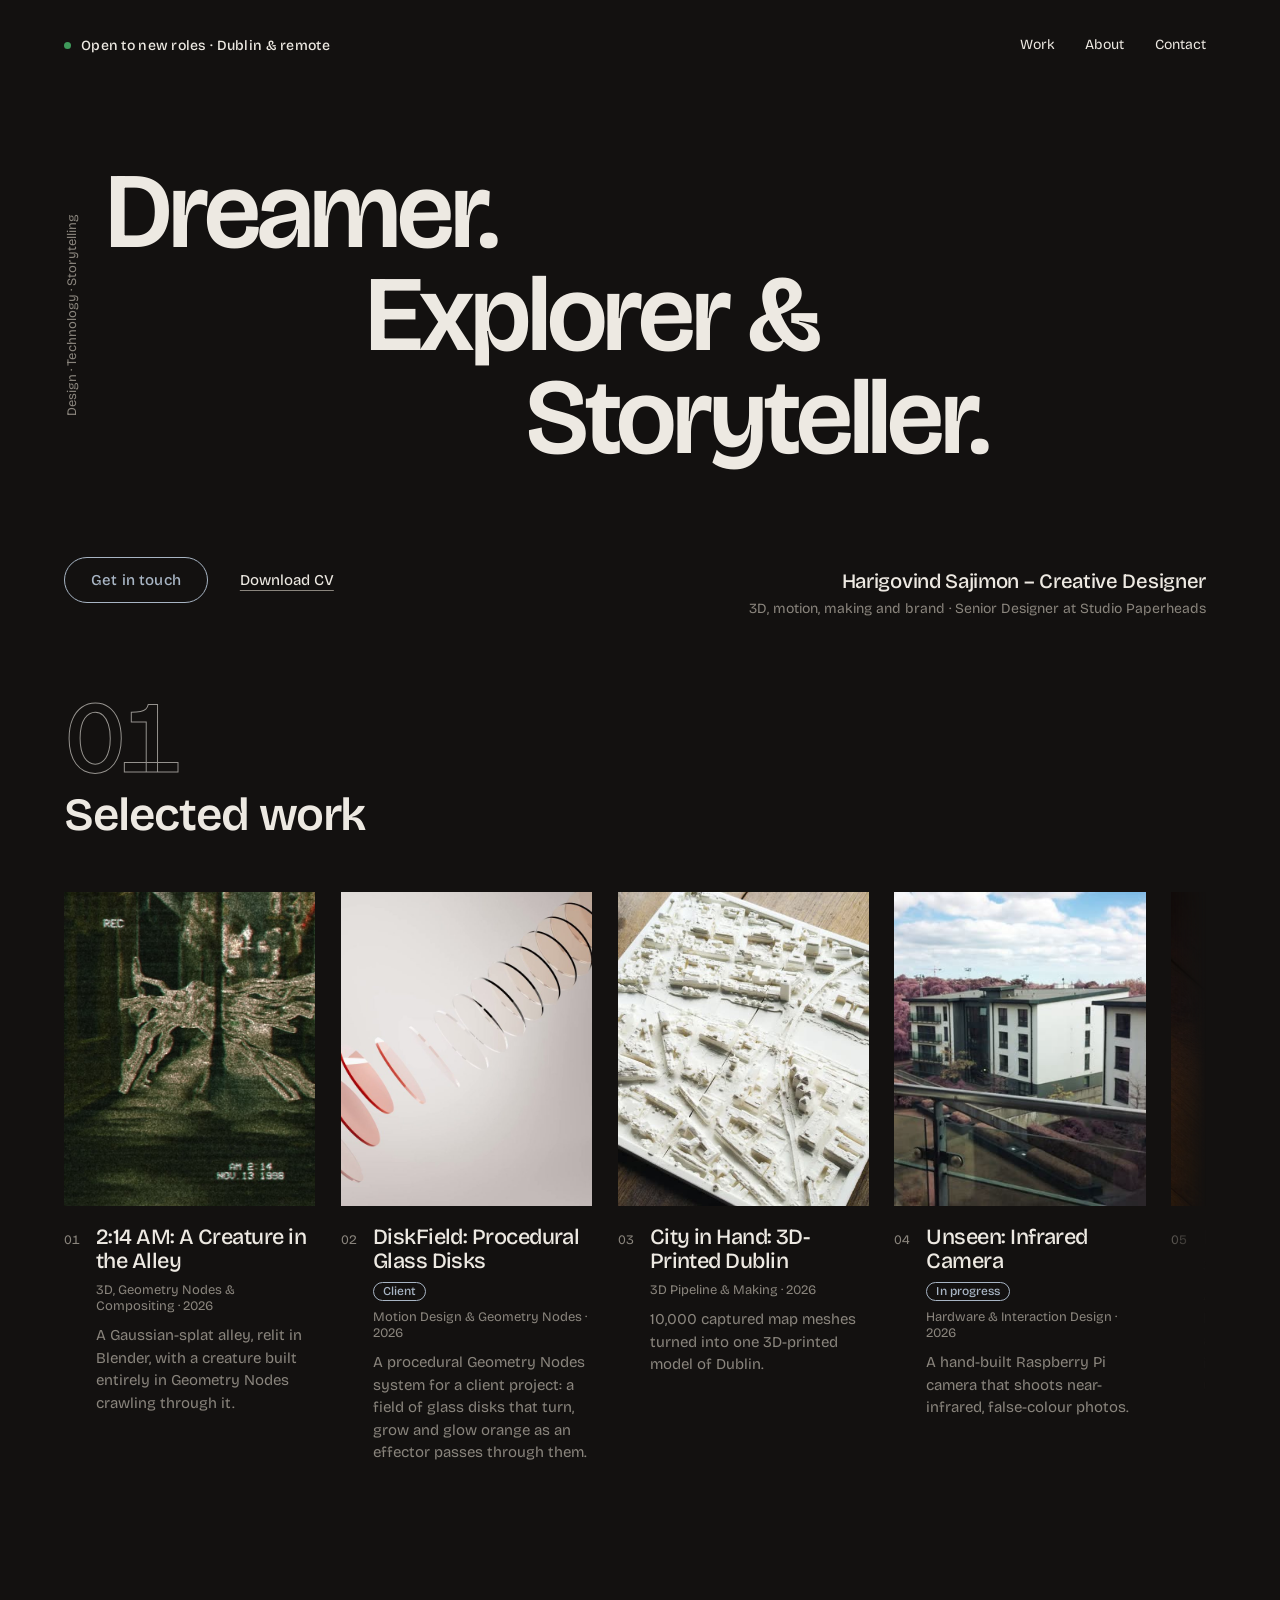
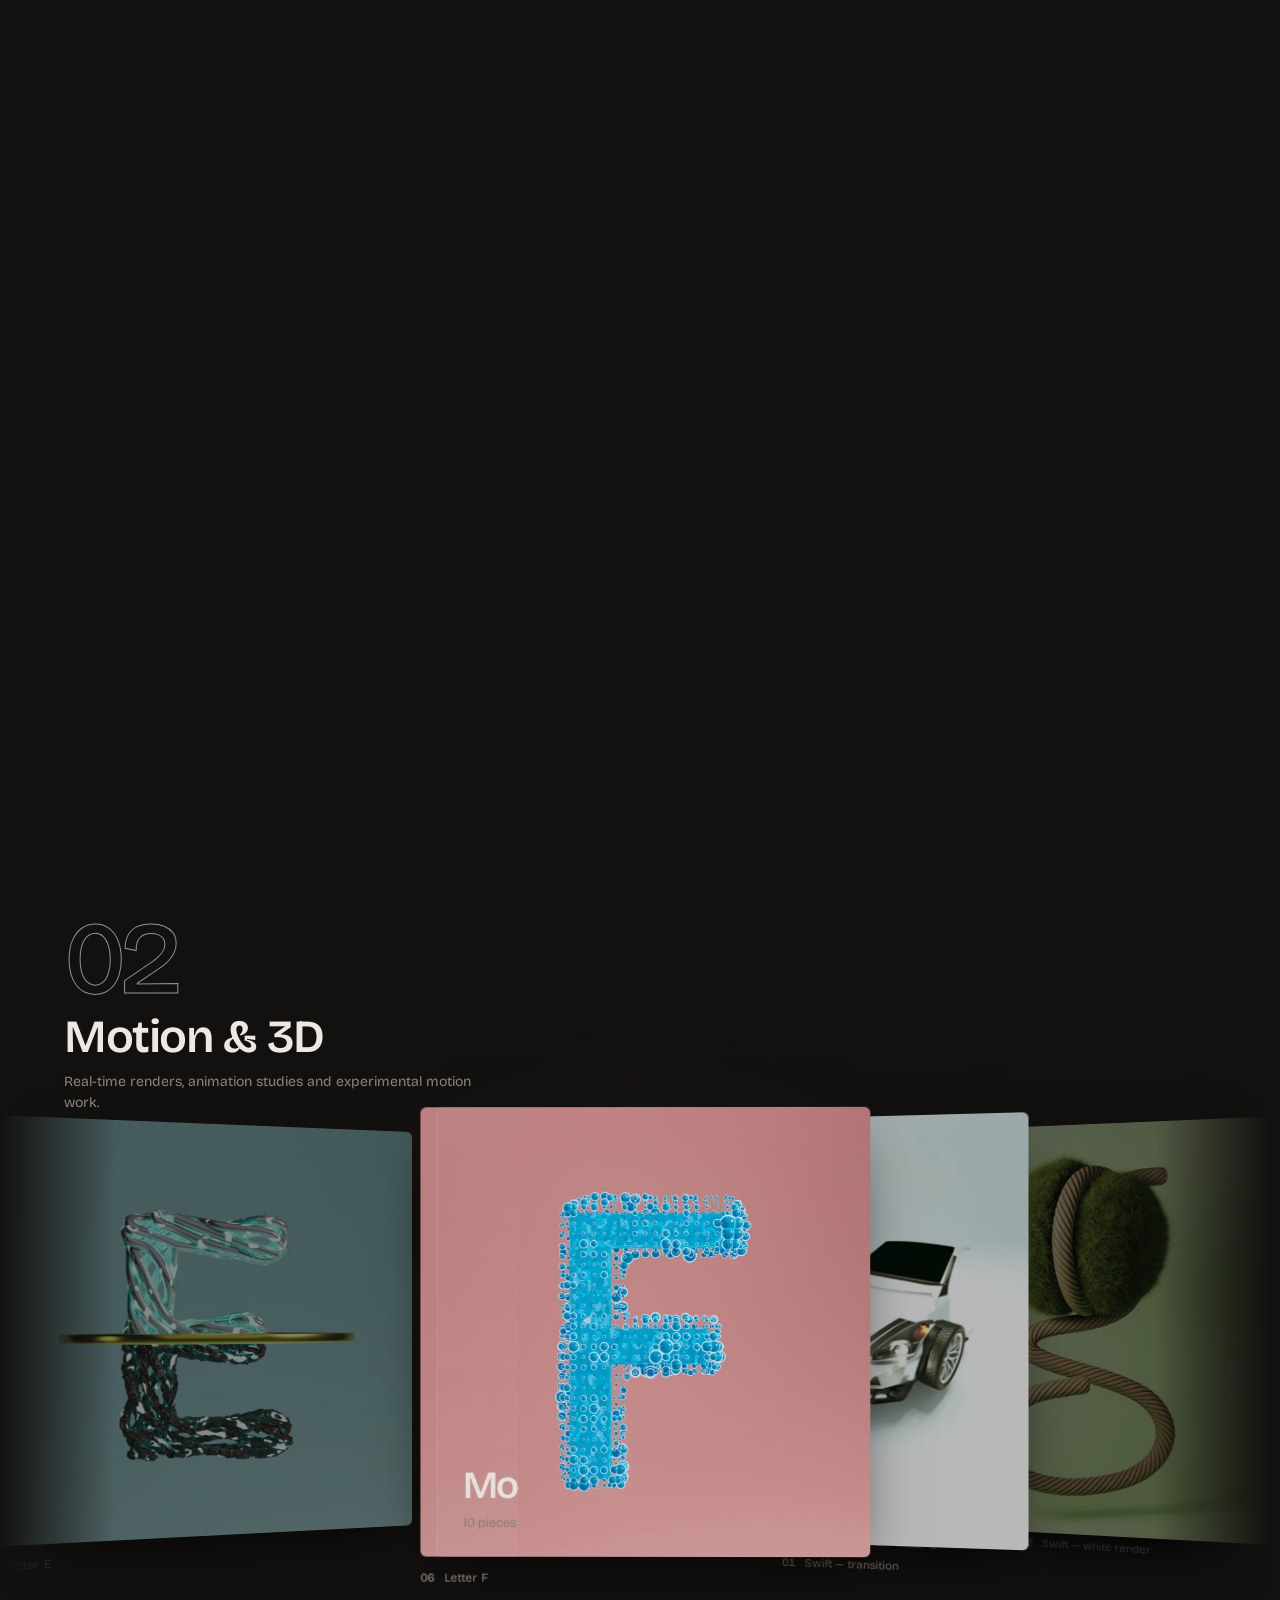
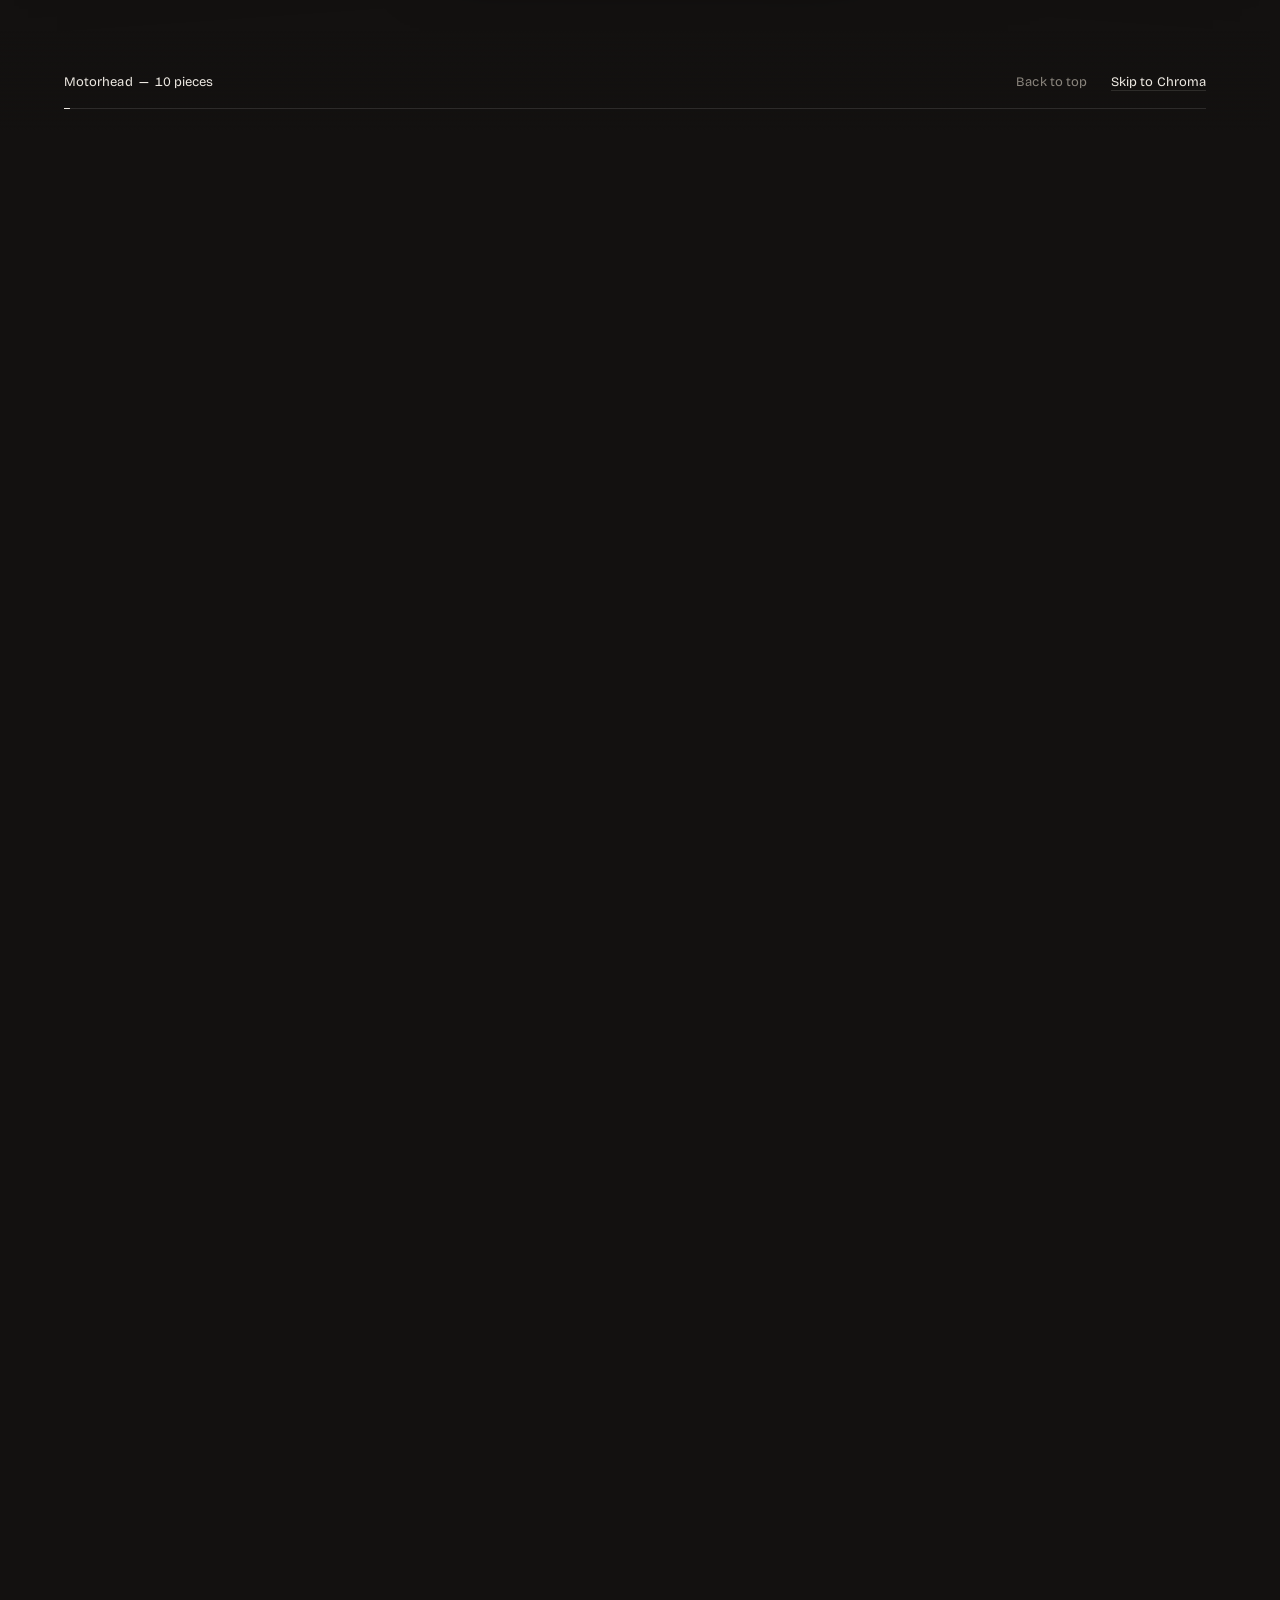
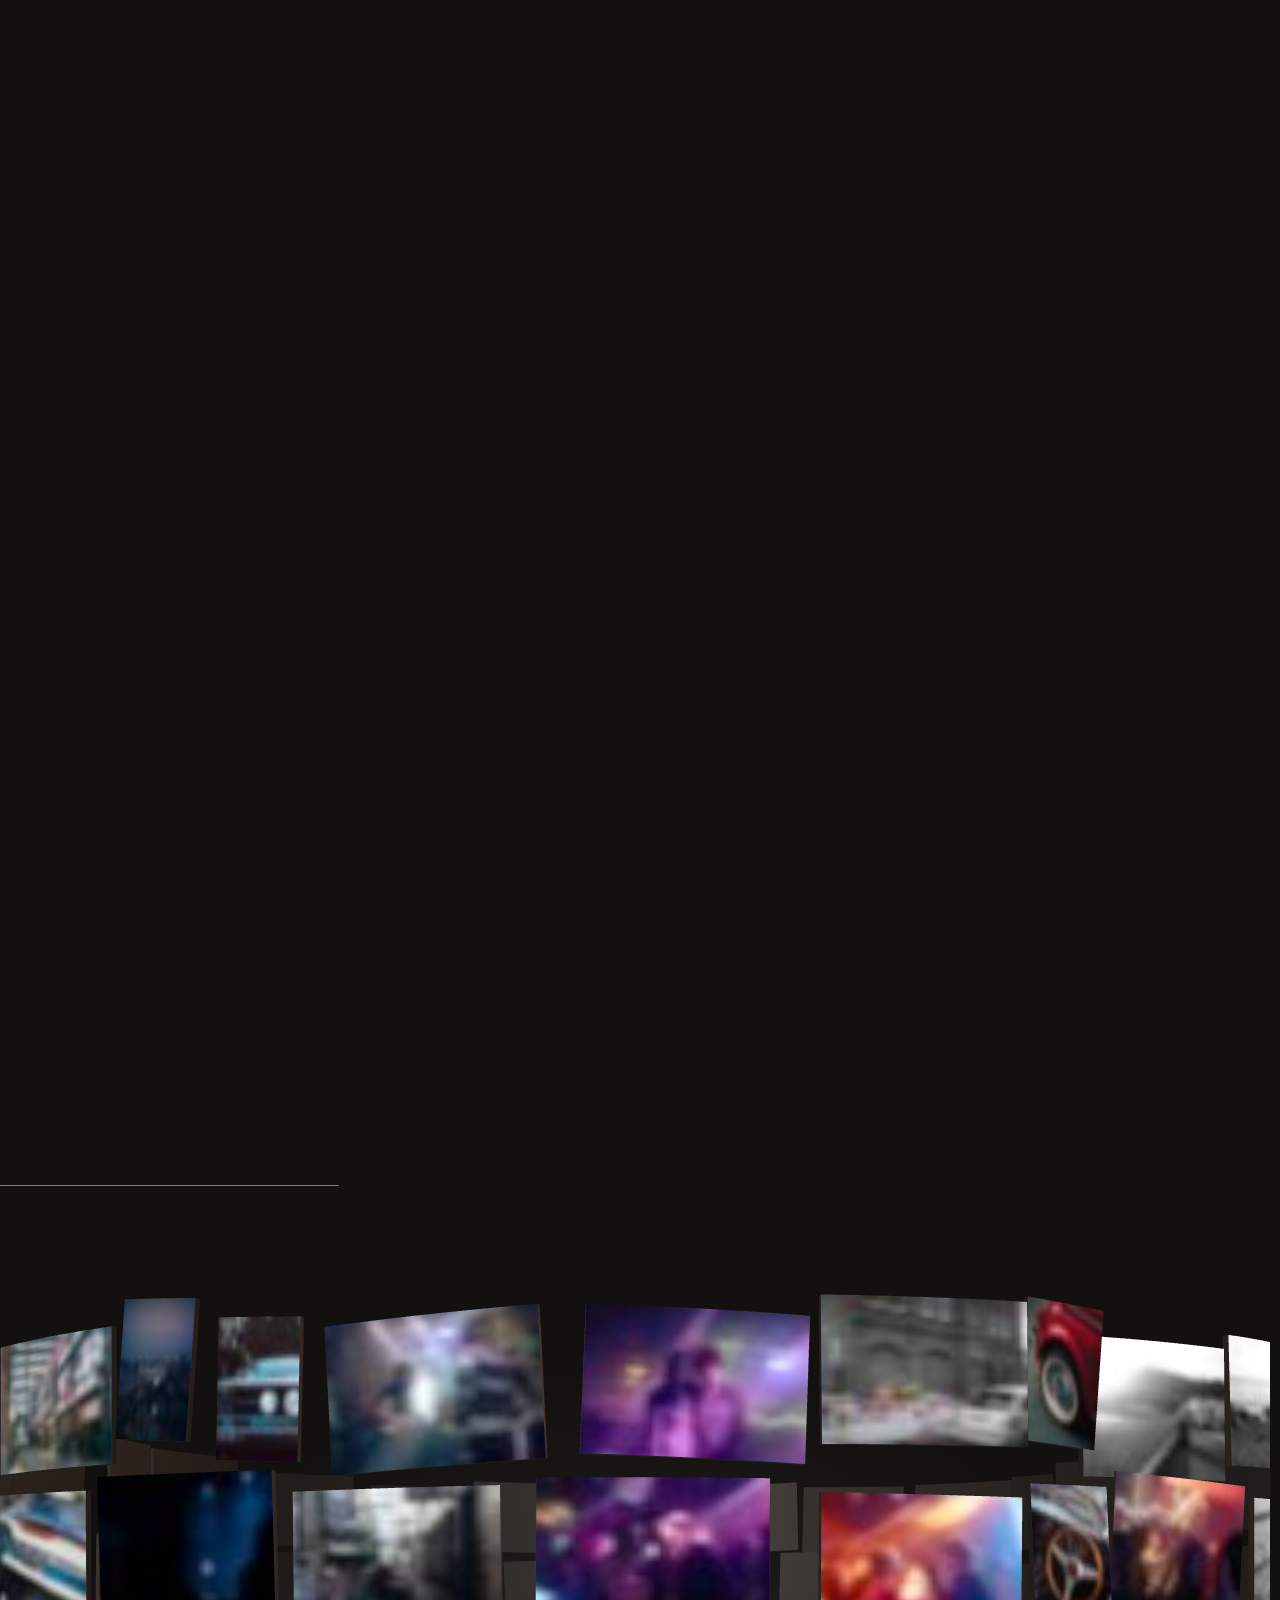
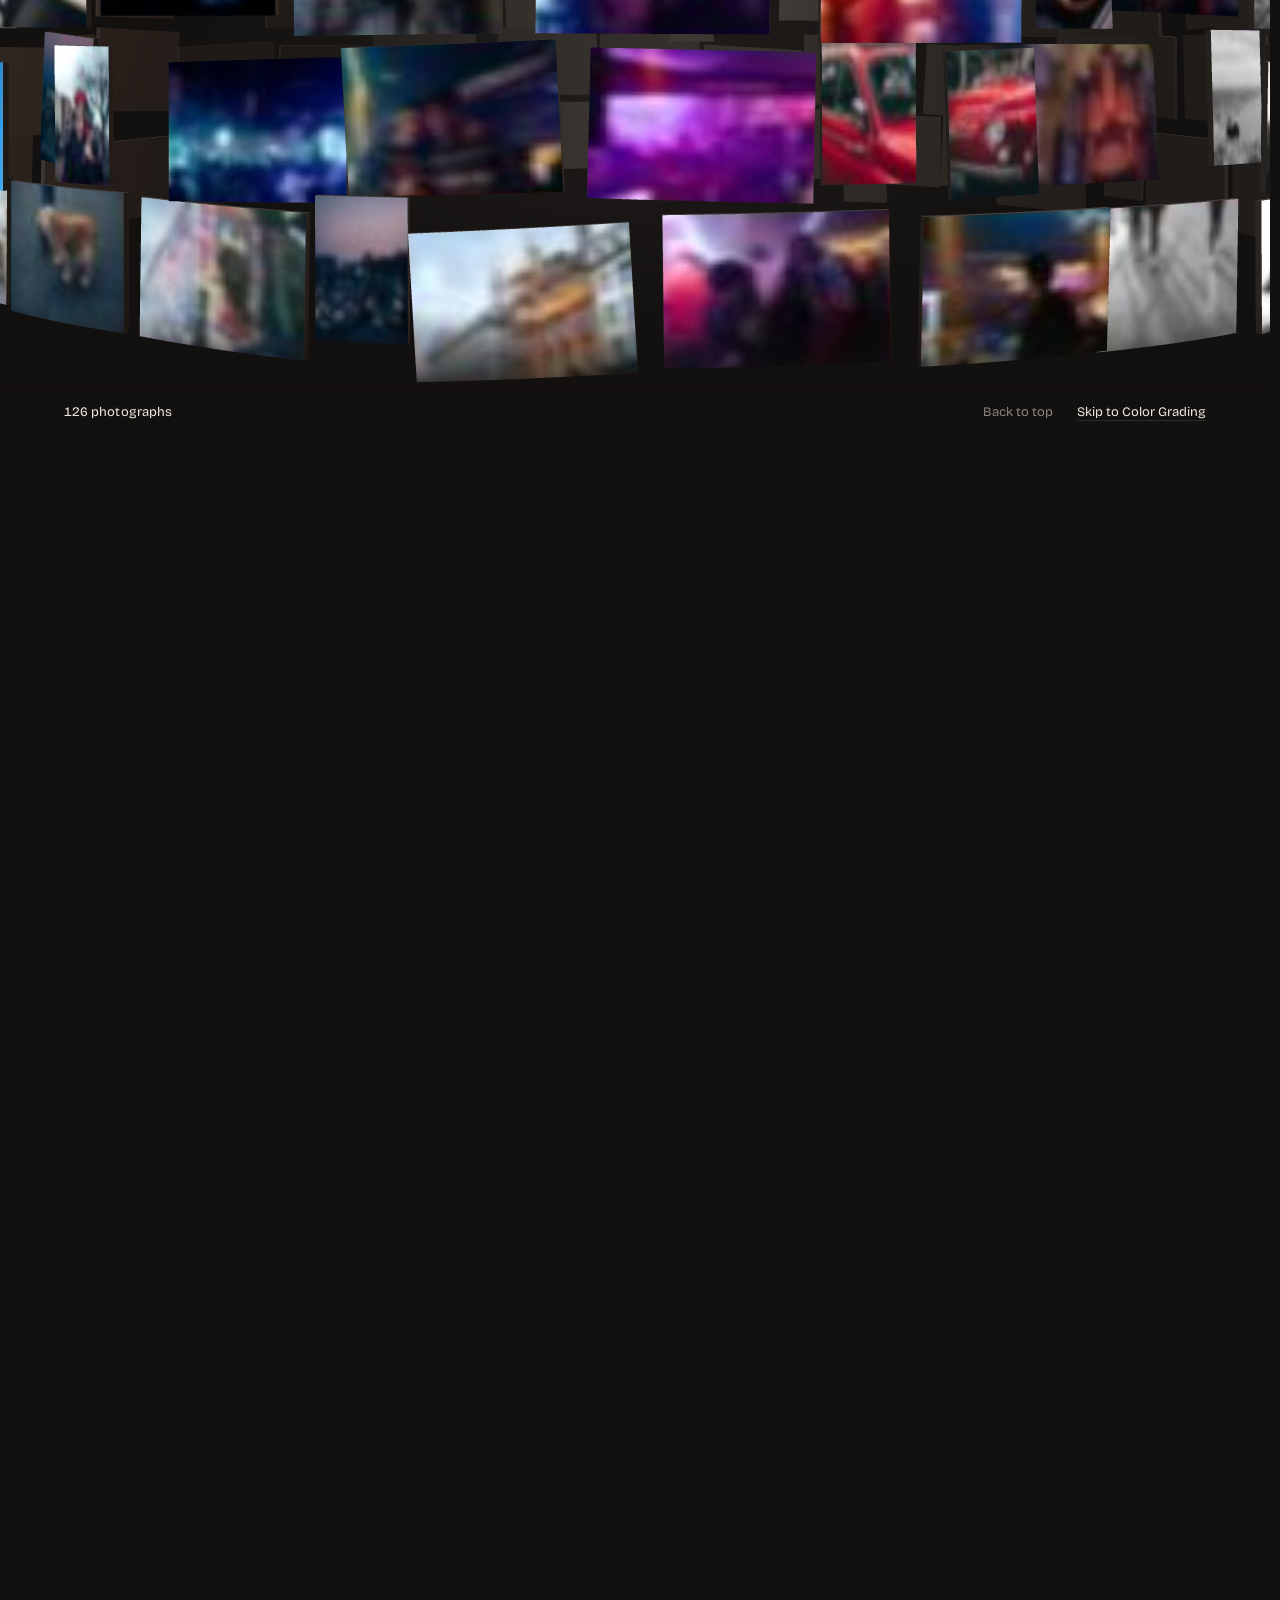
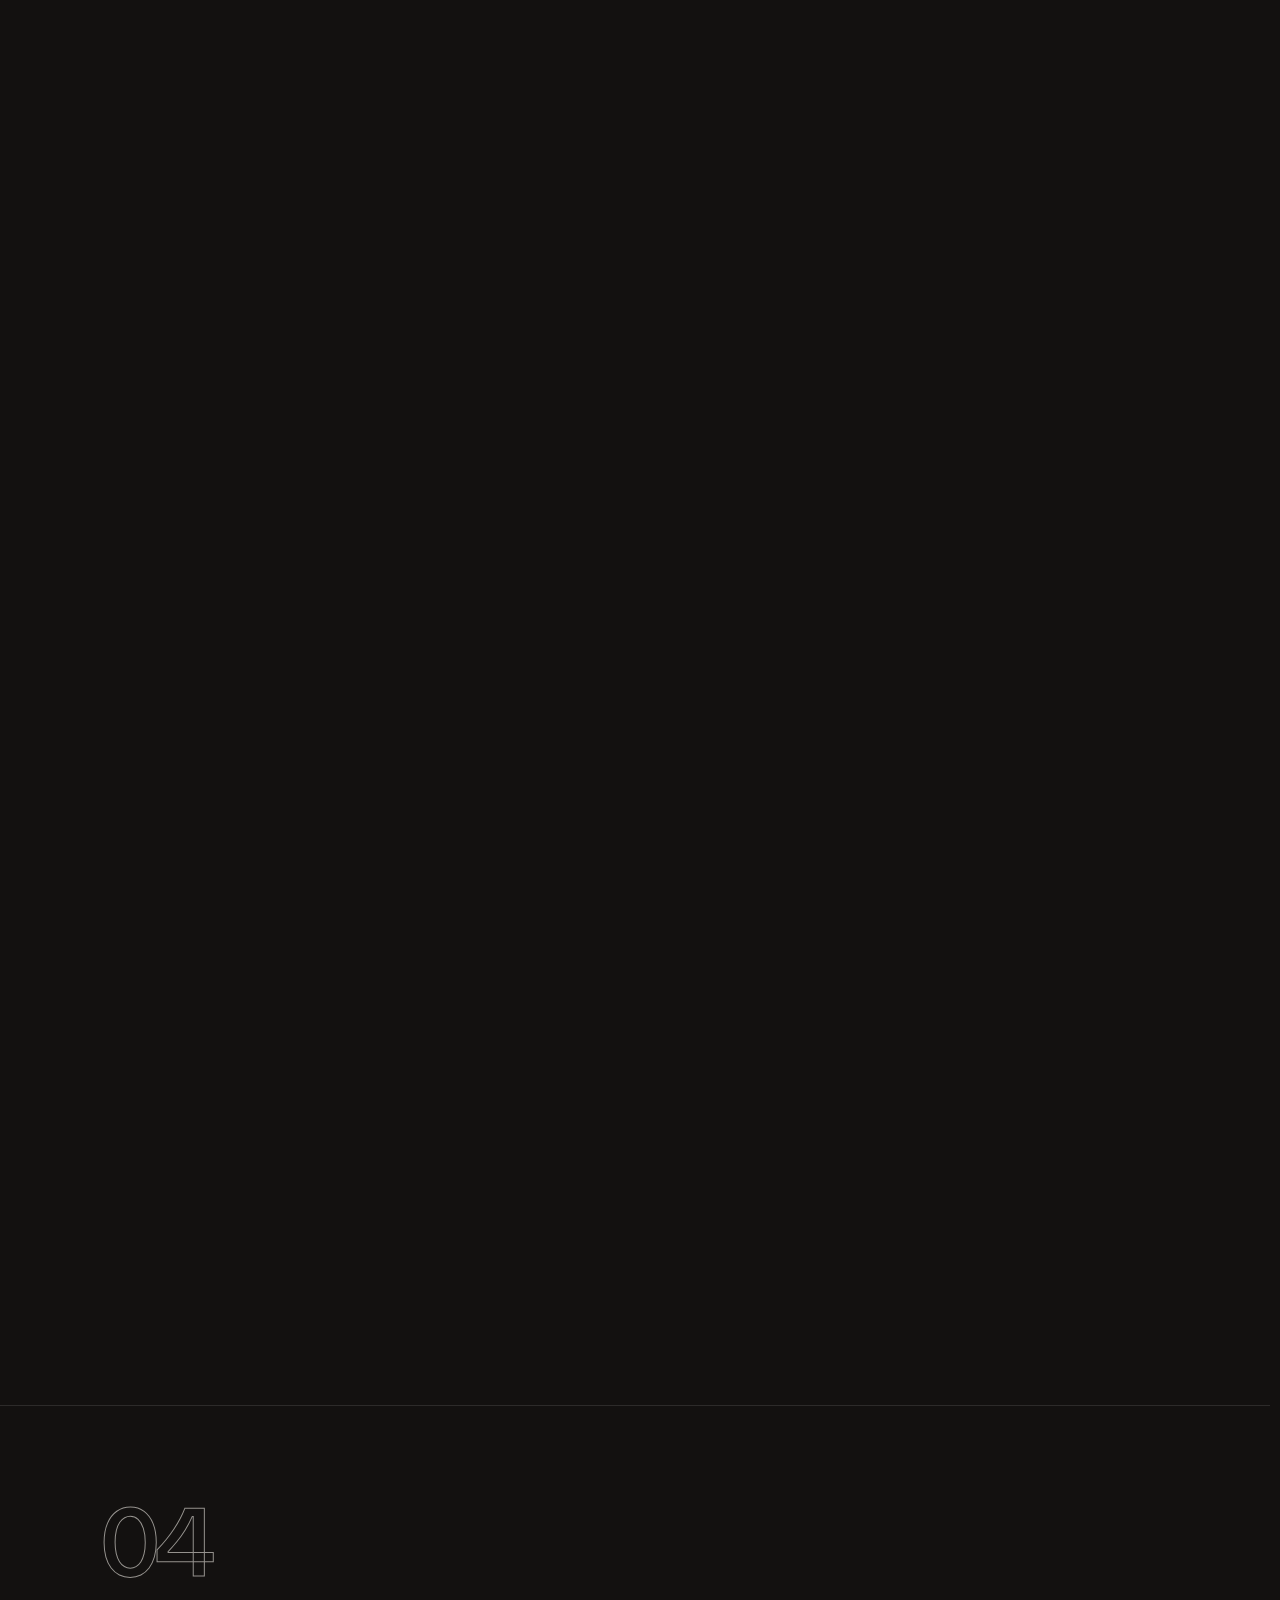
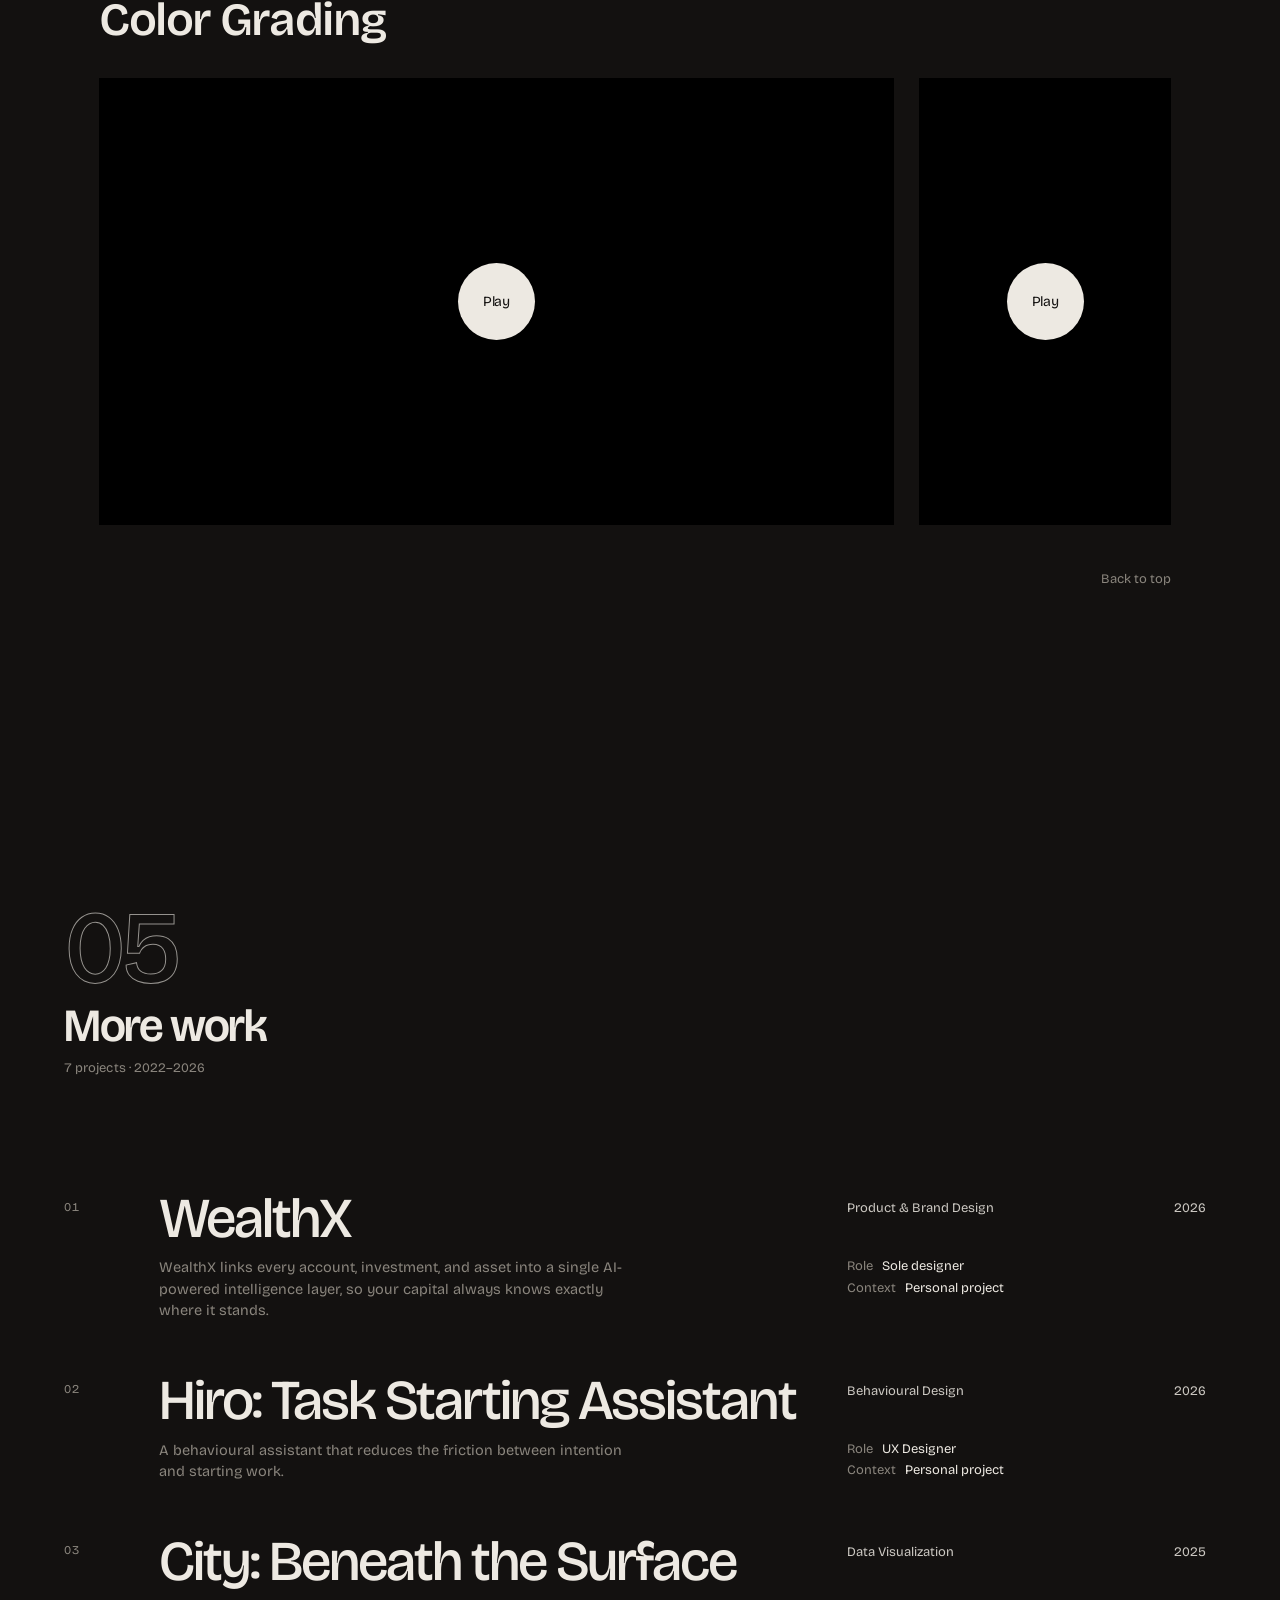
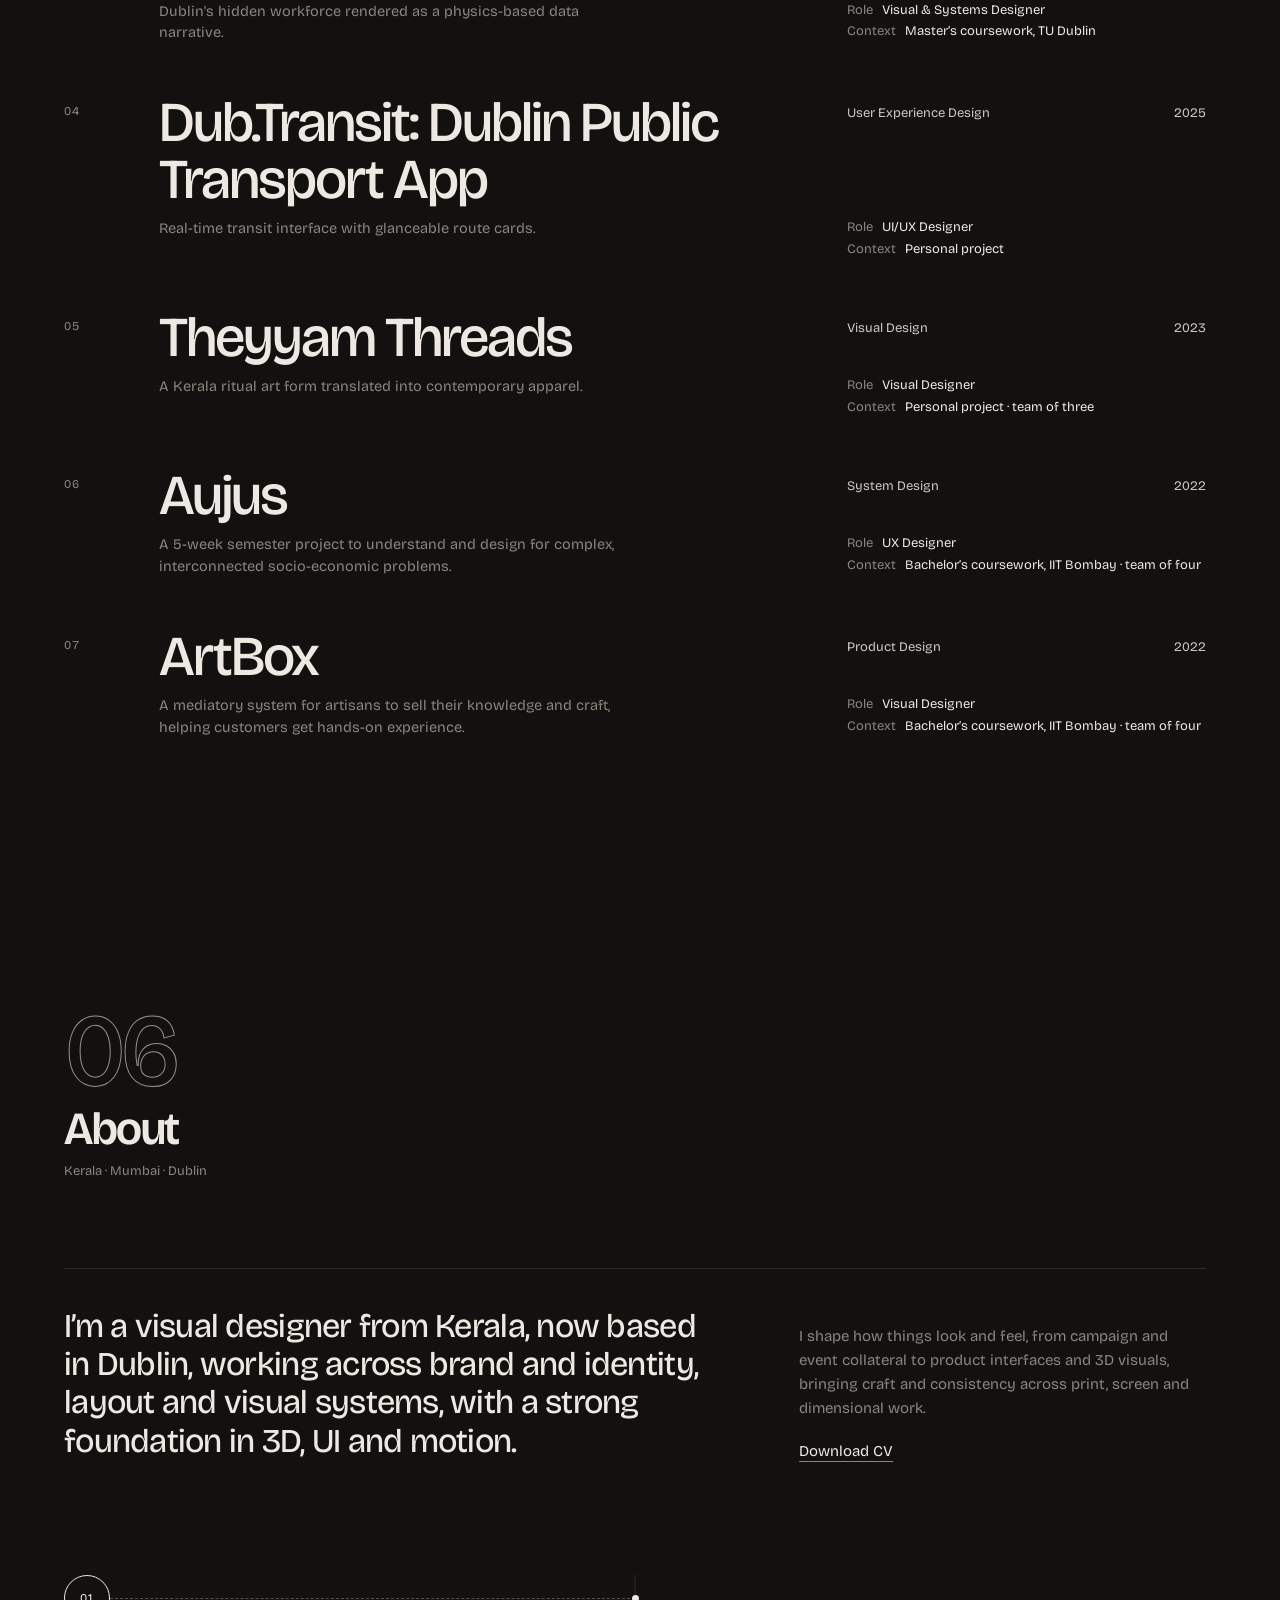
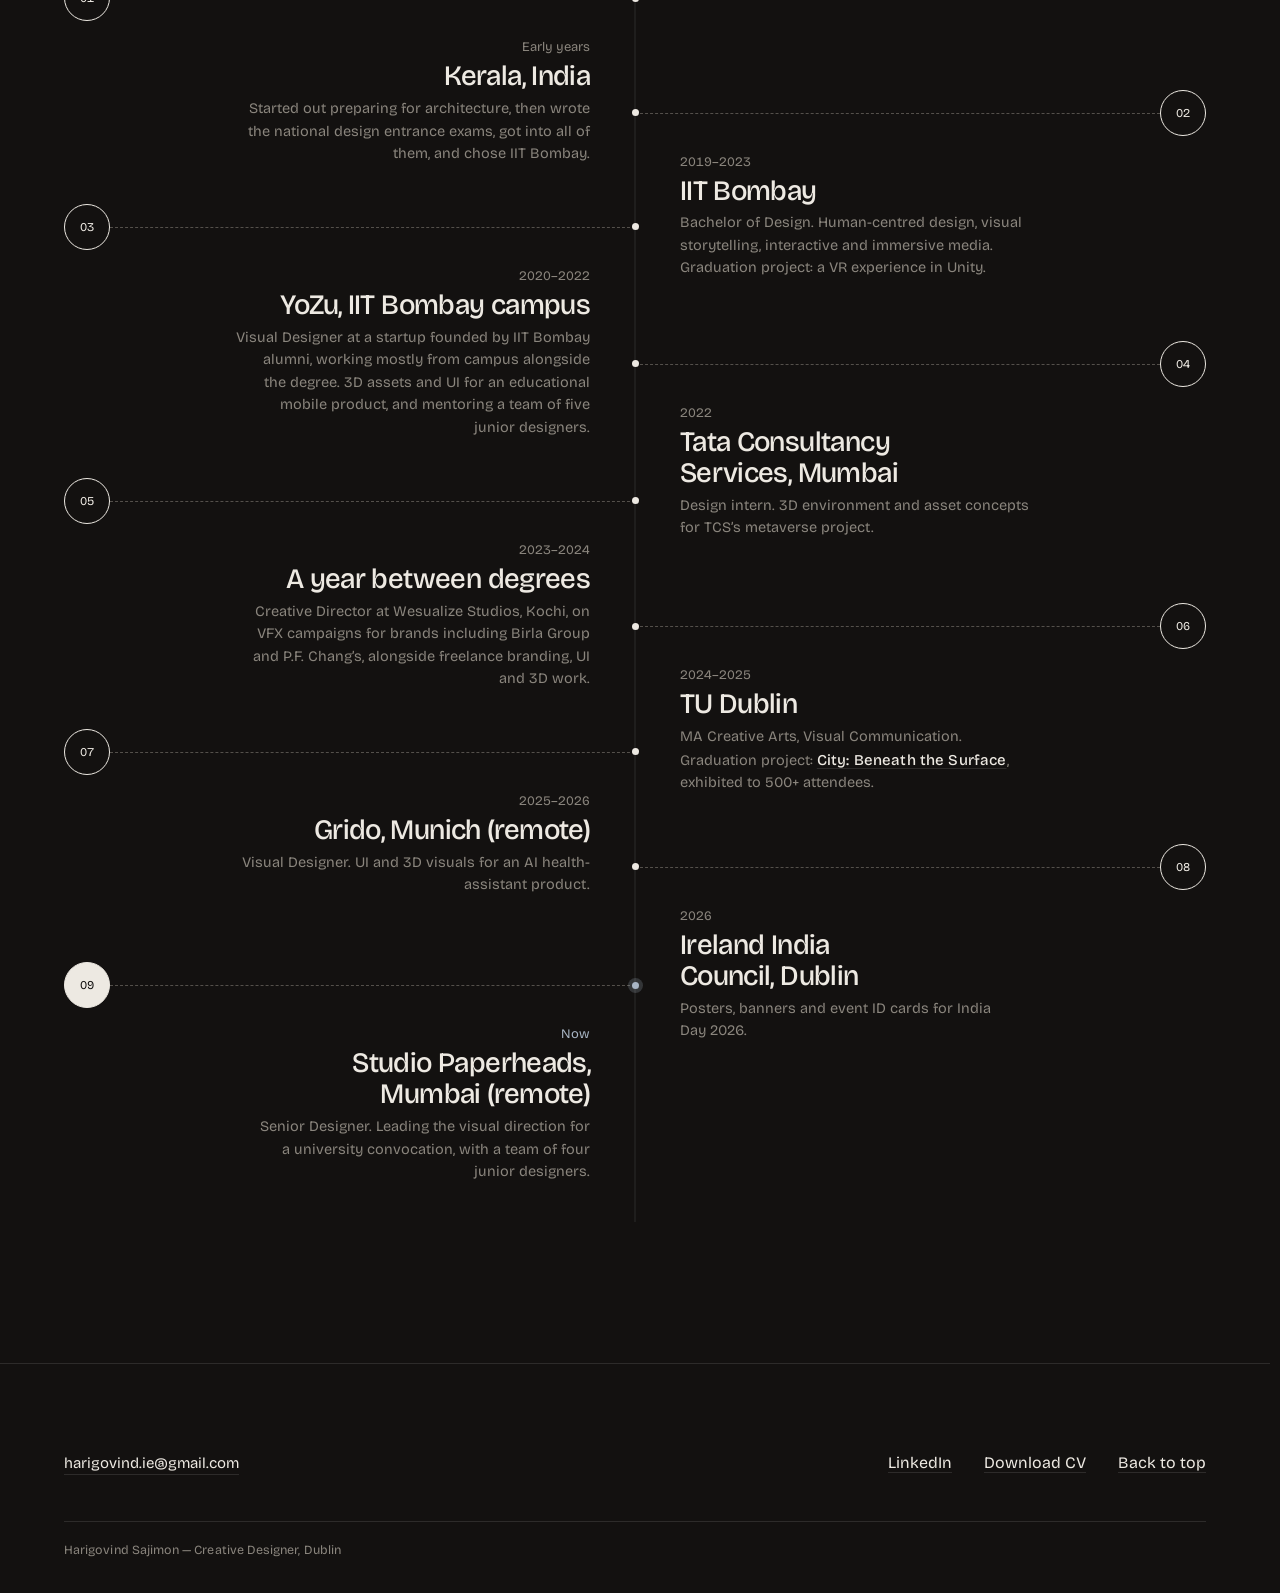
==== commit 73c8449a: "Creative Designer, 3D first; WealthX role and Hiro discipline; phone line breaks in role line Co-Aut" ====
--- a/index.html
+++ b/index.html
@@ -3,8 +3,8 @@
 <head>
   <meta charset="utf-8">
   <meta name="viewport" content="width=device-width, initial-scale=1">
-  <title>Harigovind Sajimon - Multidisciplinary Designer, Dublin</title>
-  <meta name="description" content="Harigovind Sajimon, multidisciplinary designer in Dublin: brand, 3D, UI and motion, from case studies to things he builds and prints.">
+  <title>Harigovind Sajimon - Creative Designer, Dublin</title>
+  <meta name="description" content="Harigovind Sajimon, creative designer in Dublin: 3D, motion, making and brand, from case studies to things he builds and prints.">
 
   <link rel="preconnect" href="https://fonts.googleapis.com">
   <link rel="preconnect" href="https://fonts.gstatic.com" crossorigin>
@@ -13,15 +13,15 @@
   <!-- link preview (Open Graph + Twitter) -->
   <meta property="og:type" content="website">
   <meta property="og:url" content="https://harigovind.ie/">
-  <meta property="og:title" content="Harigovind Sajimon - Multidisciplinary Designer, Dublin">
-  <meta property="og:description" content="Multidisciplinary designer in Dublin: brand, 3D, UI and motion."> 
+  <meta property="og:title" content="Harigovind Sajimon - Creative Designer, Dublin">
+  <meta property="og:description" content="Creative designer in Dublin: 3D, motion, making and brand."> 
   <meta property="og:image" content="https://harigovind.ie/og-image.png">
   <meta property="og:image:width" content="1200">
   <meta property="og:image:height" content="630">
   <meta property="og:site_name" content="Harigovind Sajimon">
   <meta name="twitter:card" content="summary_large_image">
-  <meta name="twitter:title" content="Harigovind Sajimon - Multidisciplinary Designer, Dublin">
-  <meta name="twitter:description" content="Multidisciplinary designer in Dublin: brand, 3D, UI and motion.">
+  <meta name="twitter:title" content="Harigovind Sajimon - Creative Designer, Dublin">
+  <meta name="twitter:description" content="Creative designer in Dublin: 3D, motion, making and brand.">
   <meta name="twitter:image" content="https://harigovind.ie/og-image.png">
 
   <!-- favicons -->
@@ -35,7 +35,7 @@
   <link rel="stylesheet" href="look.css?v=7">
   <link rel="stylesheet" href="read.css?v=9">
   <link rel="stylesheet" href="journal.css?v=16">
-<link rel="stylesheet" href="voice.css?v=57">
+<link rel="stylesheet" href="voice.css?v=58">
   <script type="importmap">
     { "imports": { "three": "./vendor/three/three.module.min.js" } }
   </script>
@@ -83,8 +83,8 @@
           </div>
 
           <p class="hero__role">
-            <span class="hero__role-t">Harigovind Sajimon &ndash; Multidisciplinary Designer</span>
-            <span class="hero__role-s">Brand, 3D, UI and motion &middot; Senior Designer at Studio Paperheads</span>
+            <span class="hero__role-t">Harigovind Sajimon &ndash;<br class="br-m"> Creative Designer</span>
+            <span class="hero__role-s">3D, motion, making and brand &middot;<br class="br-m"> Senior Designer at Studio Paperheads</span>
           </p>
 
         </div>
@@ -279,7 +279,7 @@
           <a class="ix__row" href="#project/wealthx" data-project="wealthx" data-preview="images/index/wealthx.jpg" data-gallery="images/index/wealthx.jpg,images/index/wealthx/01.jpg,images/index/wealthx/02.jpg,images/index/wealthx/03.jpg,images/index/wealthx/04.jpg,images/index/wealthx/05.jpg,images/index/wealthx/06.jpg,images/index/wealthx/07.jpg">
             <span class="ix__no">01</span>
             <span class="ix__name"><span class="ix__name-t">WealthX</span></span>
-            <span class="ix__meta"><span><i>Role</i> Product &amp; Brand Designer</span><span><i>Context</i> Personal project</span></span>
+            <span class="ix__meta"><span><i>Role</i> Sole designer</span><span><i>Context</i> Personal project</span></span>
             <span class="ix__cat">Product &amp; Brand Design</span>
             <span class="ix__year">2026</span>
             <span class="ix__desc">WealthX links every account, investment, and asset into a single AI-powered intelligence layer, so your capital always knows exactly where it stands.</span>
@@ -292,7 +292,7 @@
             <span class="ix__no">02</span>
             <span class="ix__name"><span class="ix__name-t">Hiro: Task Starting Assistant</span></span>
             <span class="ix__meta"><span><i>Role</i> UX Designer</span><span><i>Context</i> Personal project</span></span>
-            <span class="ix__cat">UX/UI Case Study</span>
+            <span class="ix__cat">Behavioural Design</span>
             <span class="ix__year">2026</span>
             <span class="ix__desc">A behavioural assistant that reduces the friction between intention and starting work.</span>
             <span class="ix__tags"><span>UX/UI</span><span>Behavioral</span></span>
@@ -449,7 +449,7 @@
         <button type="button" class="colophon__top" data-totop>Back to top</button>
       </nav>
       <div class="colophon__base">
-        <span>Harigovind Sajimon &mdash; Multidisciplinary Designer, Dublin</span>
+        <span>Harigovind Sajimon &mdash; Creative Designer, Dublin</span>
       </div>
     </footer>
    
--- a/voice.css
+++ b/voice.css
@@ -624,3 +624,7 @@
 html.film-full .film__hit, html.film-full .film__btn, html.film-full .film__track { cursor: pointer !important; }
 html.film-full .film.is-idle .film__hit { cursor: none !important; }
 @media (min-width: 761px) { .cw.is-pinned .cw__pin { padding-top: var(--f1); } .cw.is-pinned .cw__head { margin-bottom: var(--f1); } }
+
+/* phone-only line breaks in the role line, so it breaks at the dash and the middot, never mid-phrase */
+.br-m { display: none; }
+@media (max-width: 640px) { .br-m { display: inline; } }
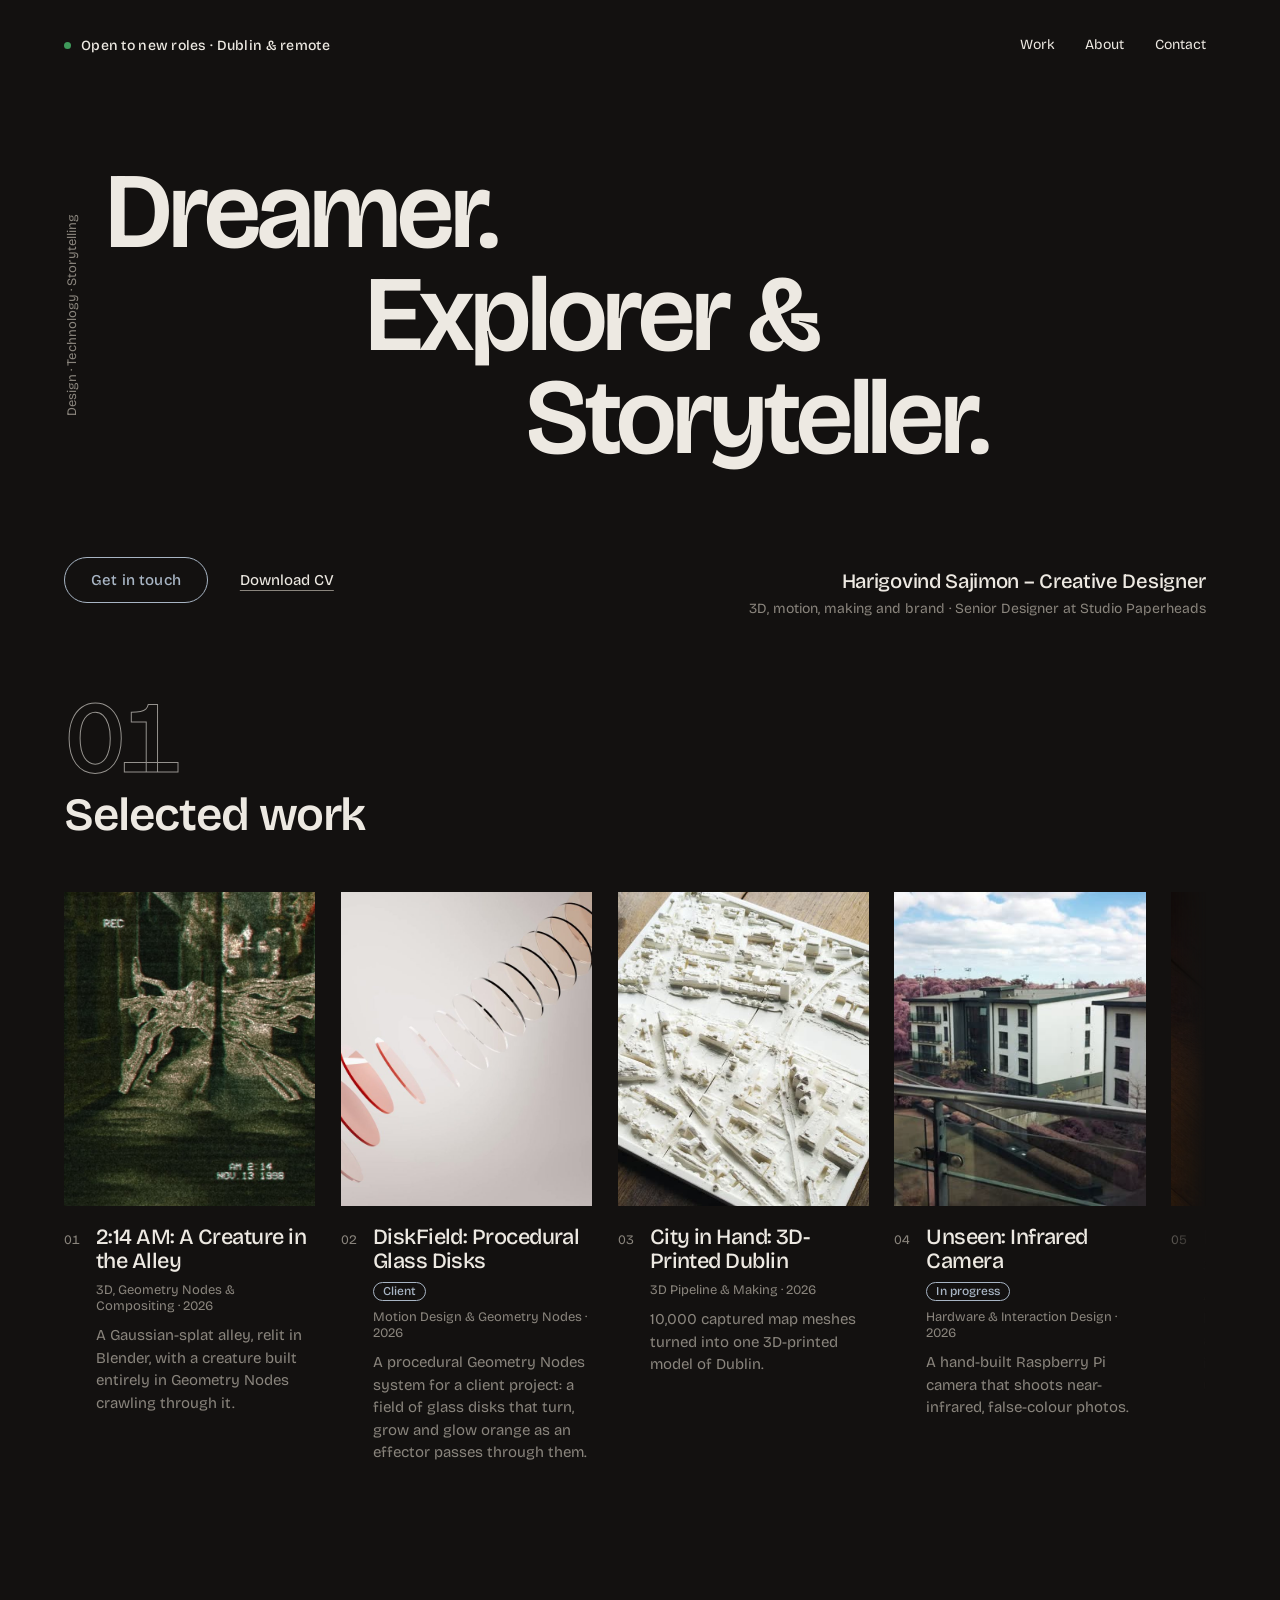
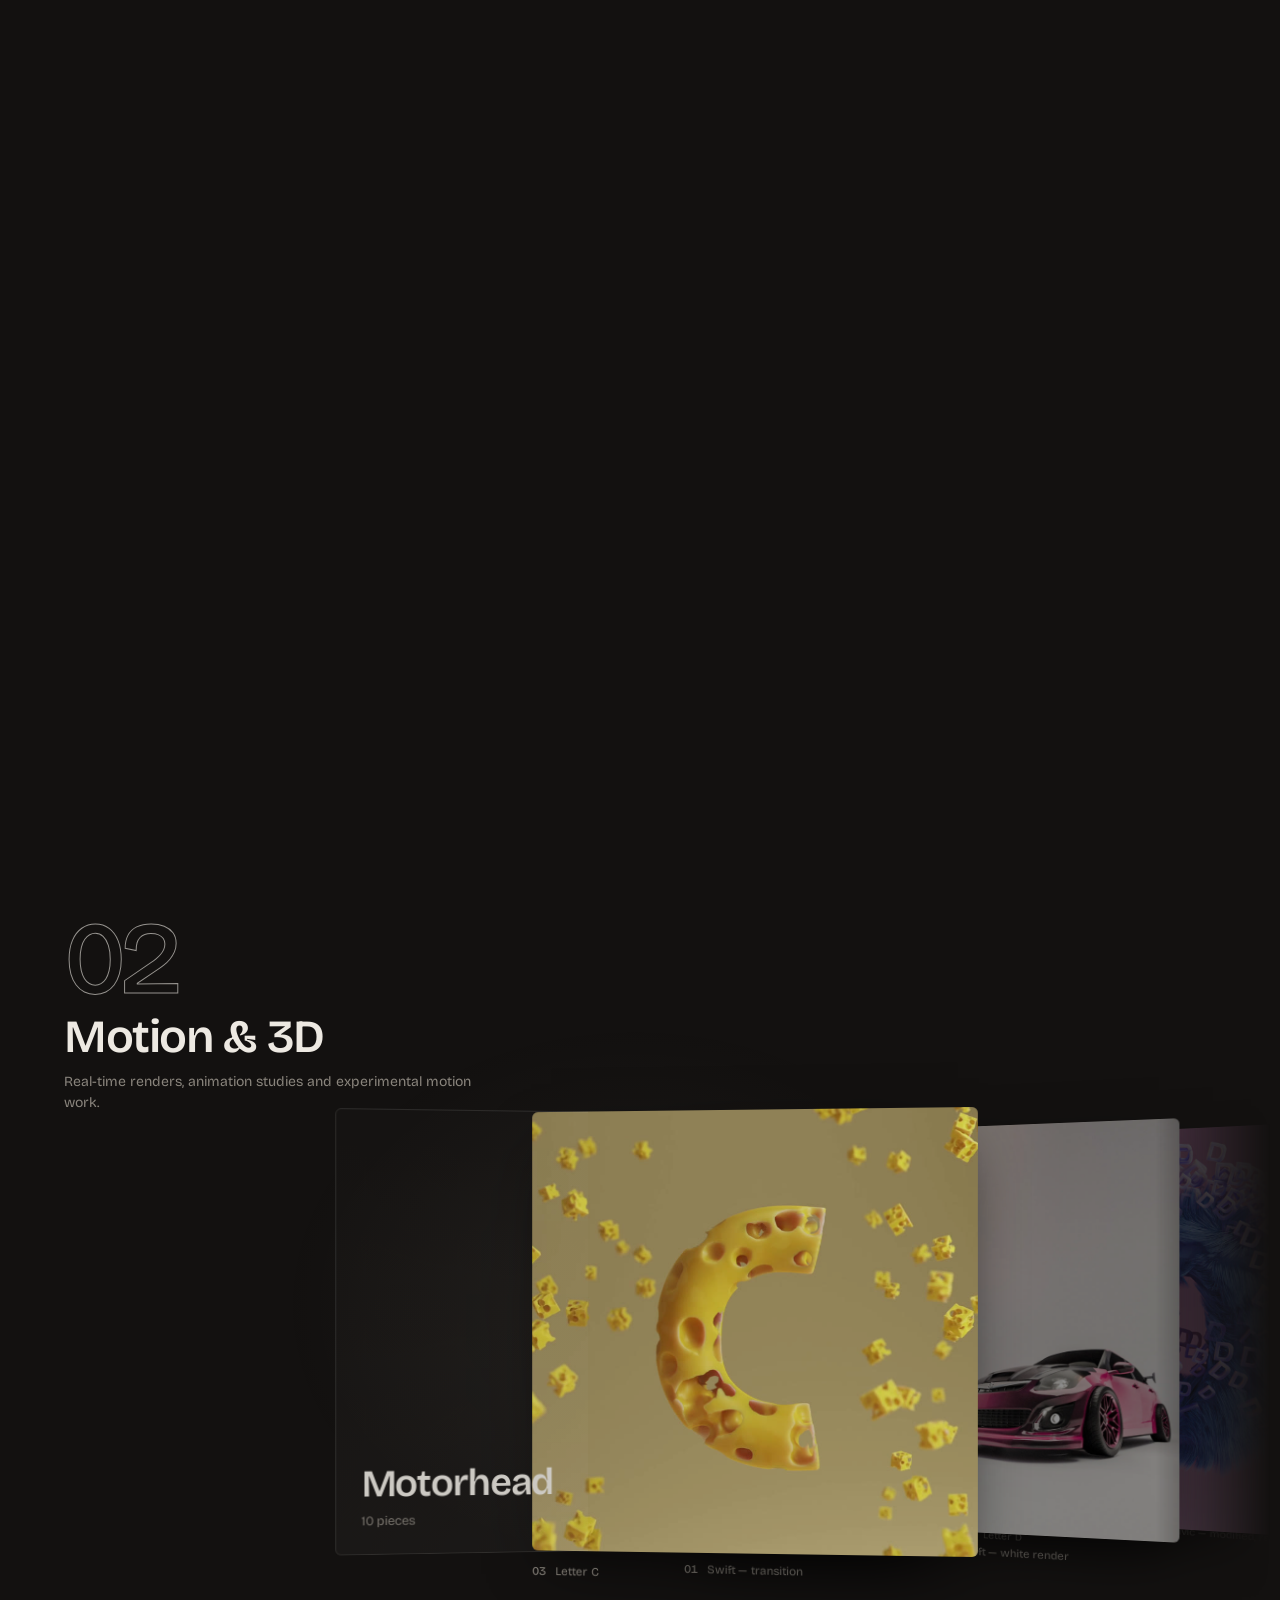
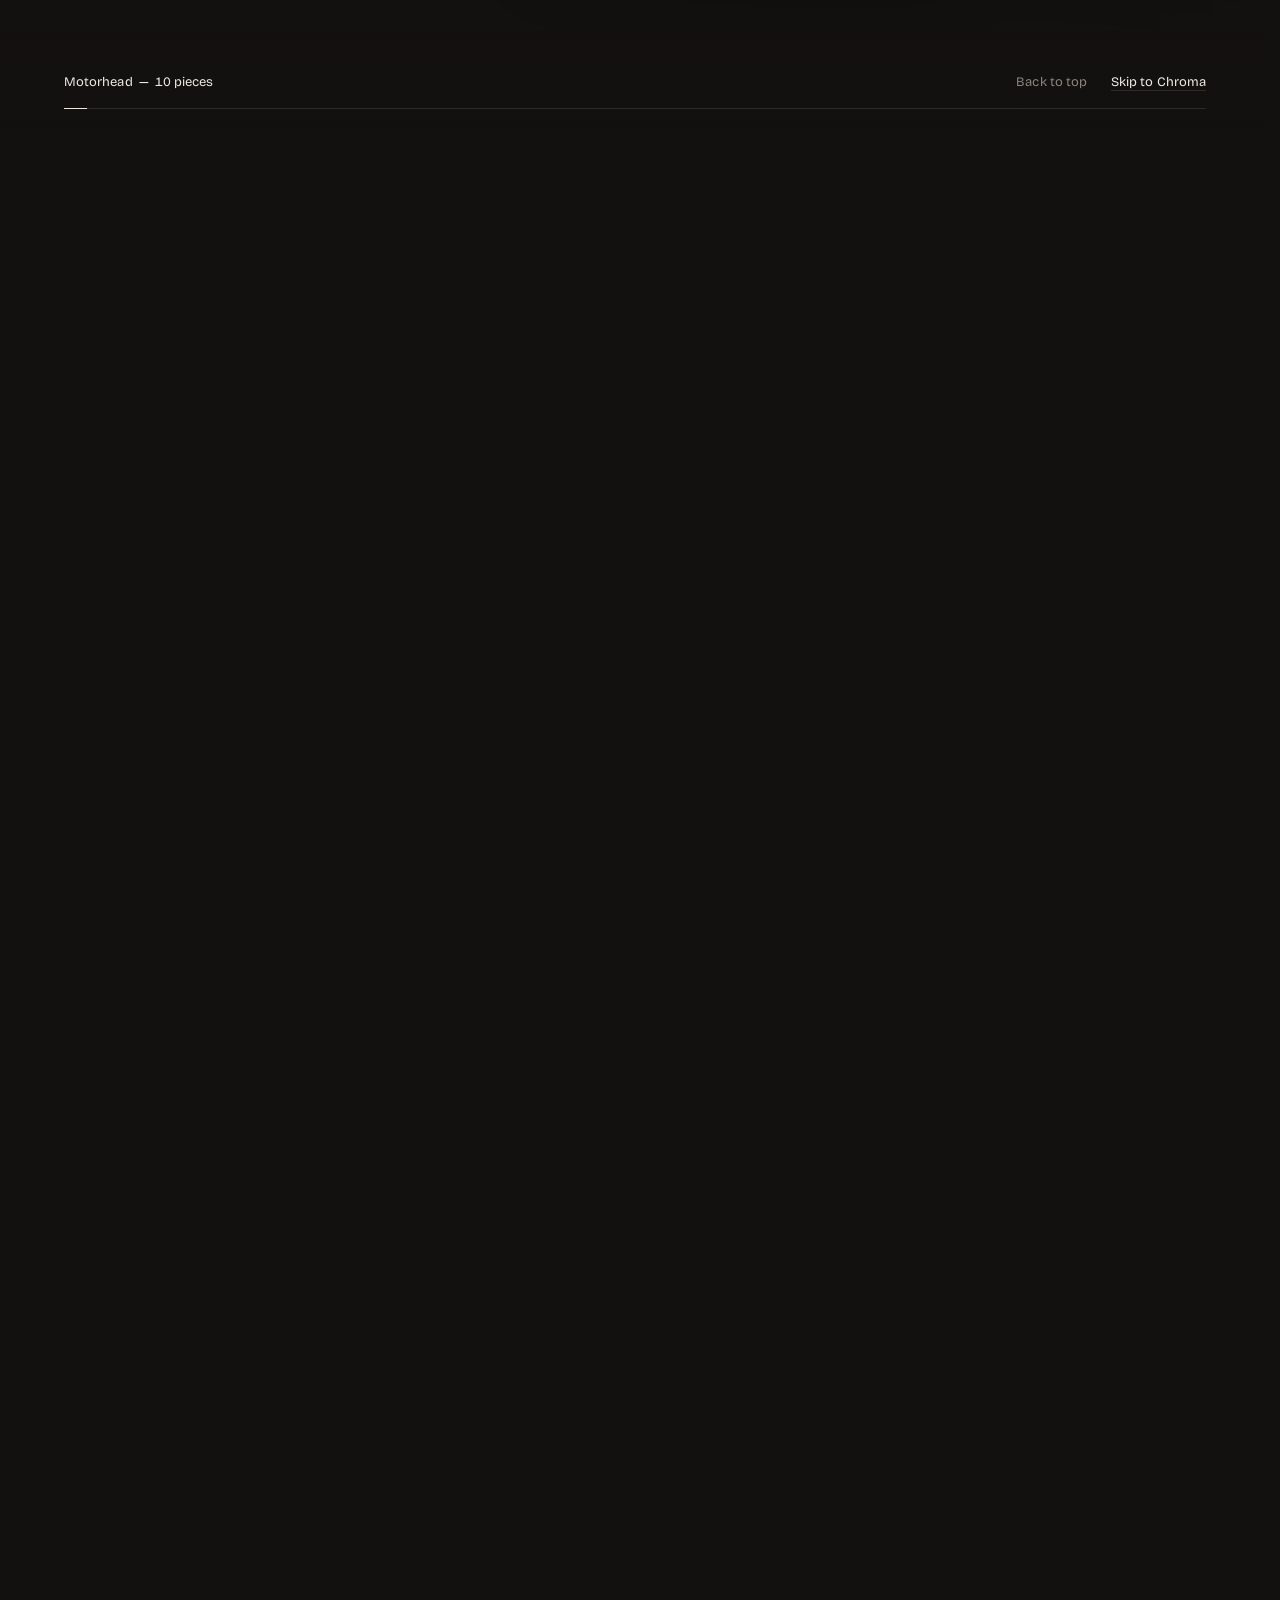
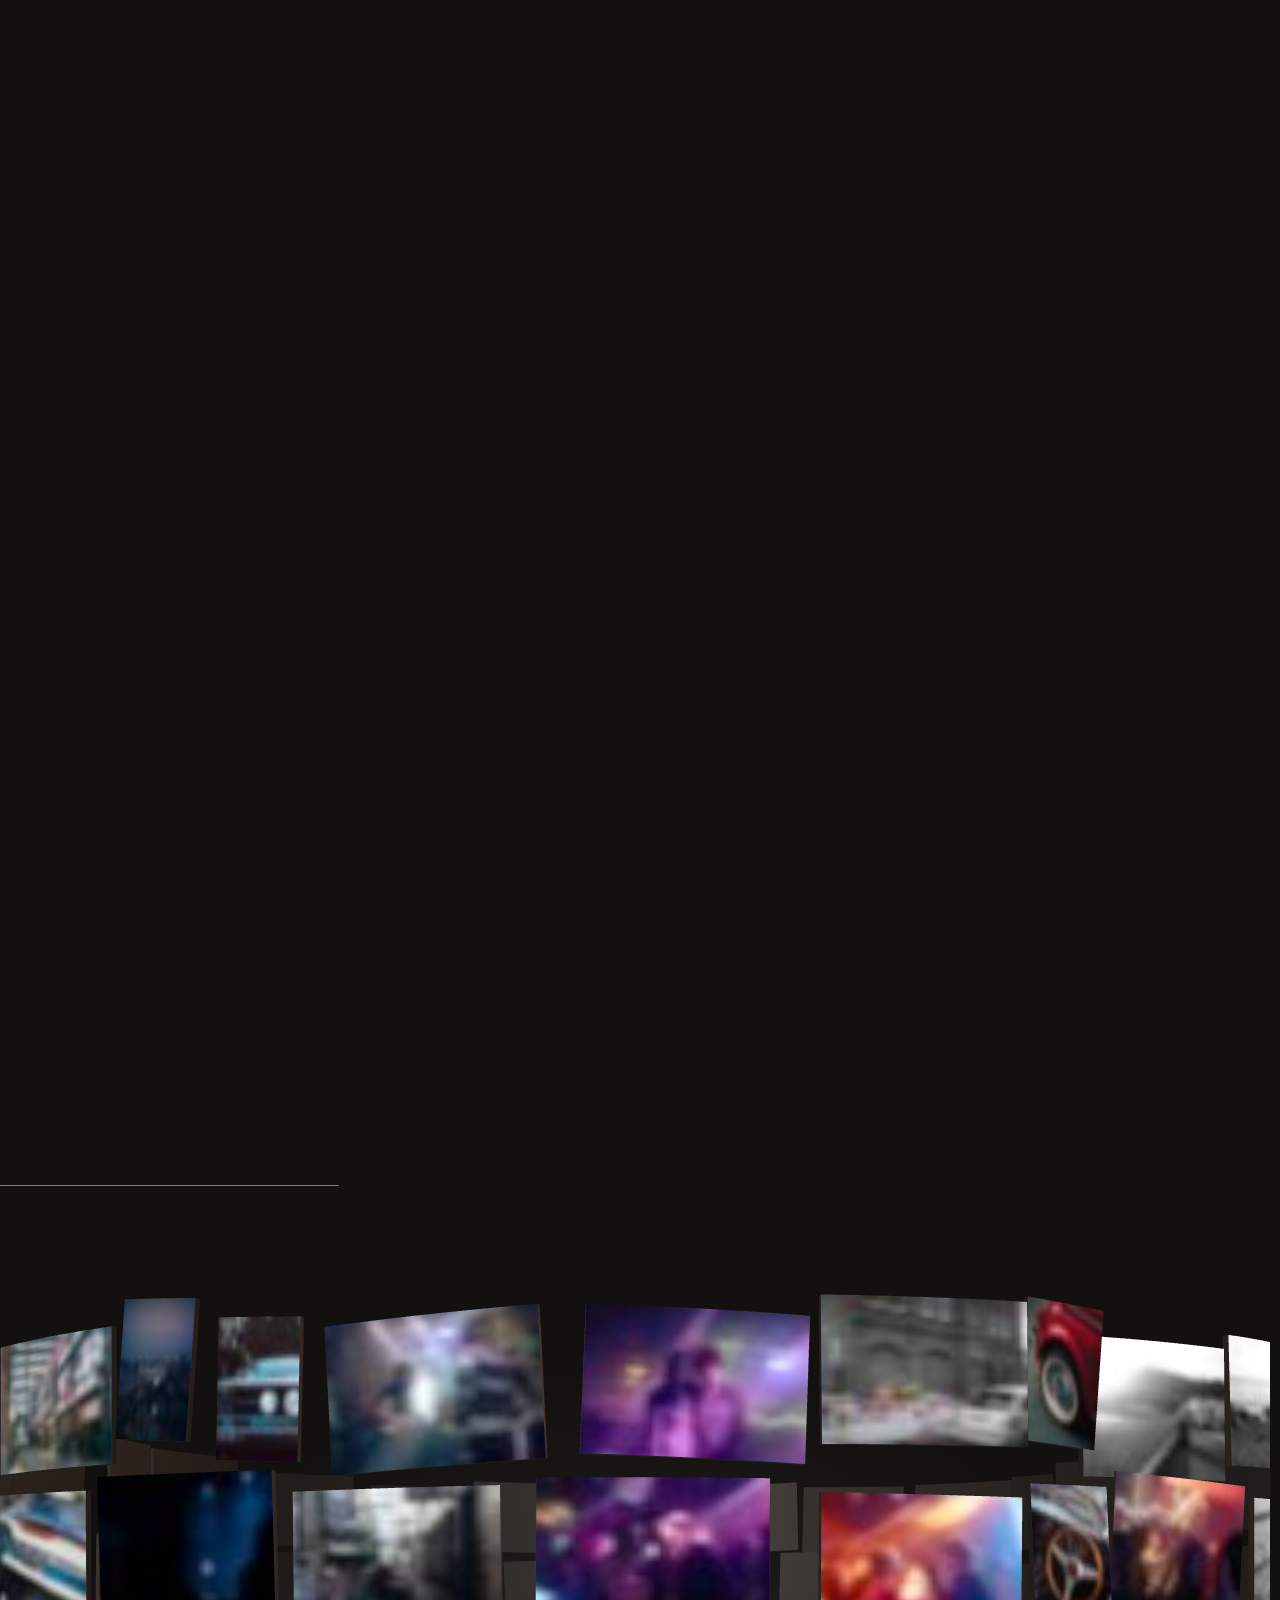
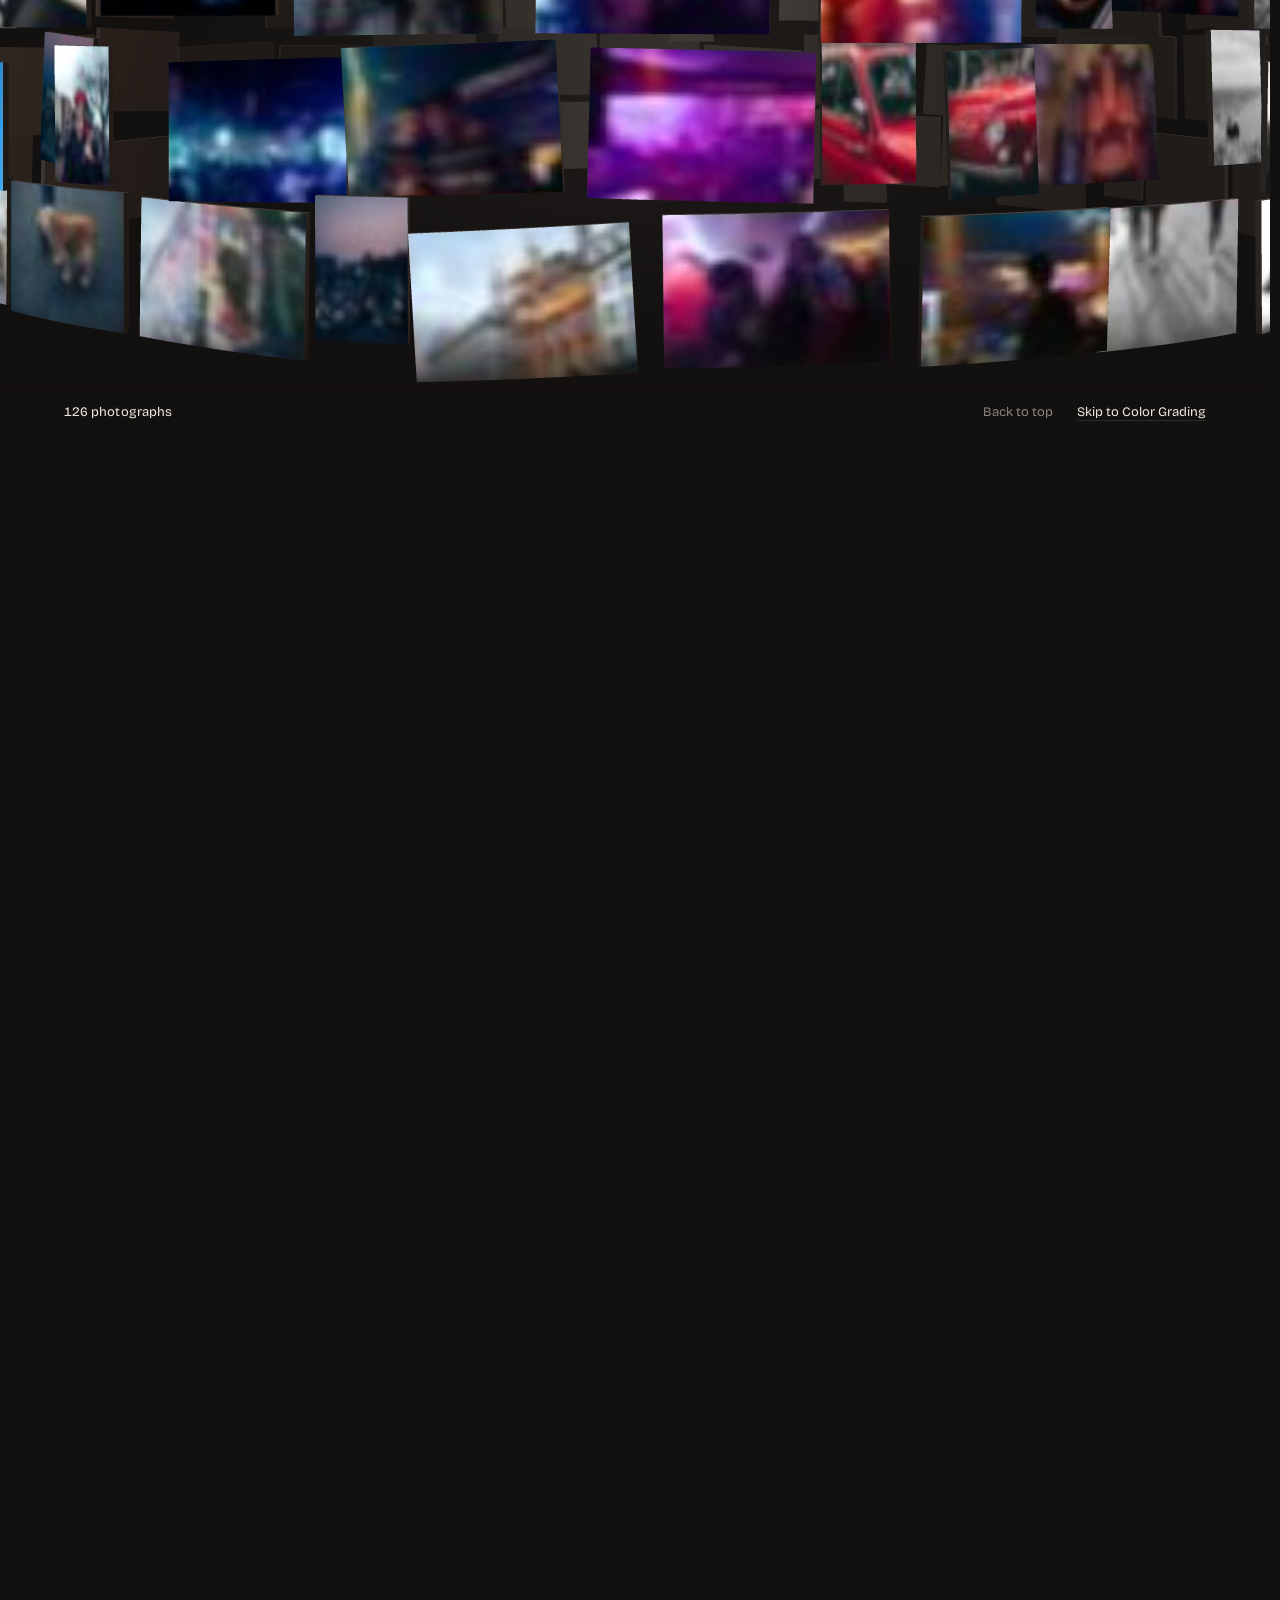
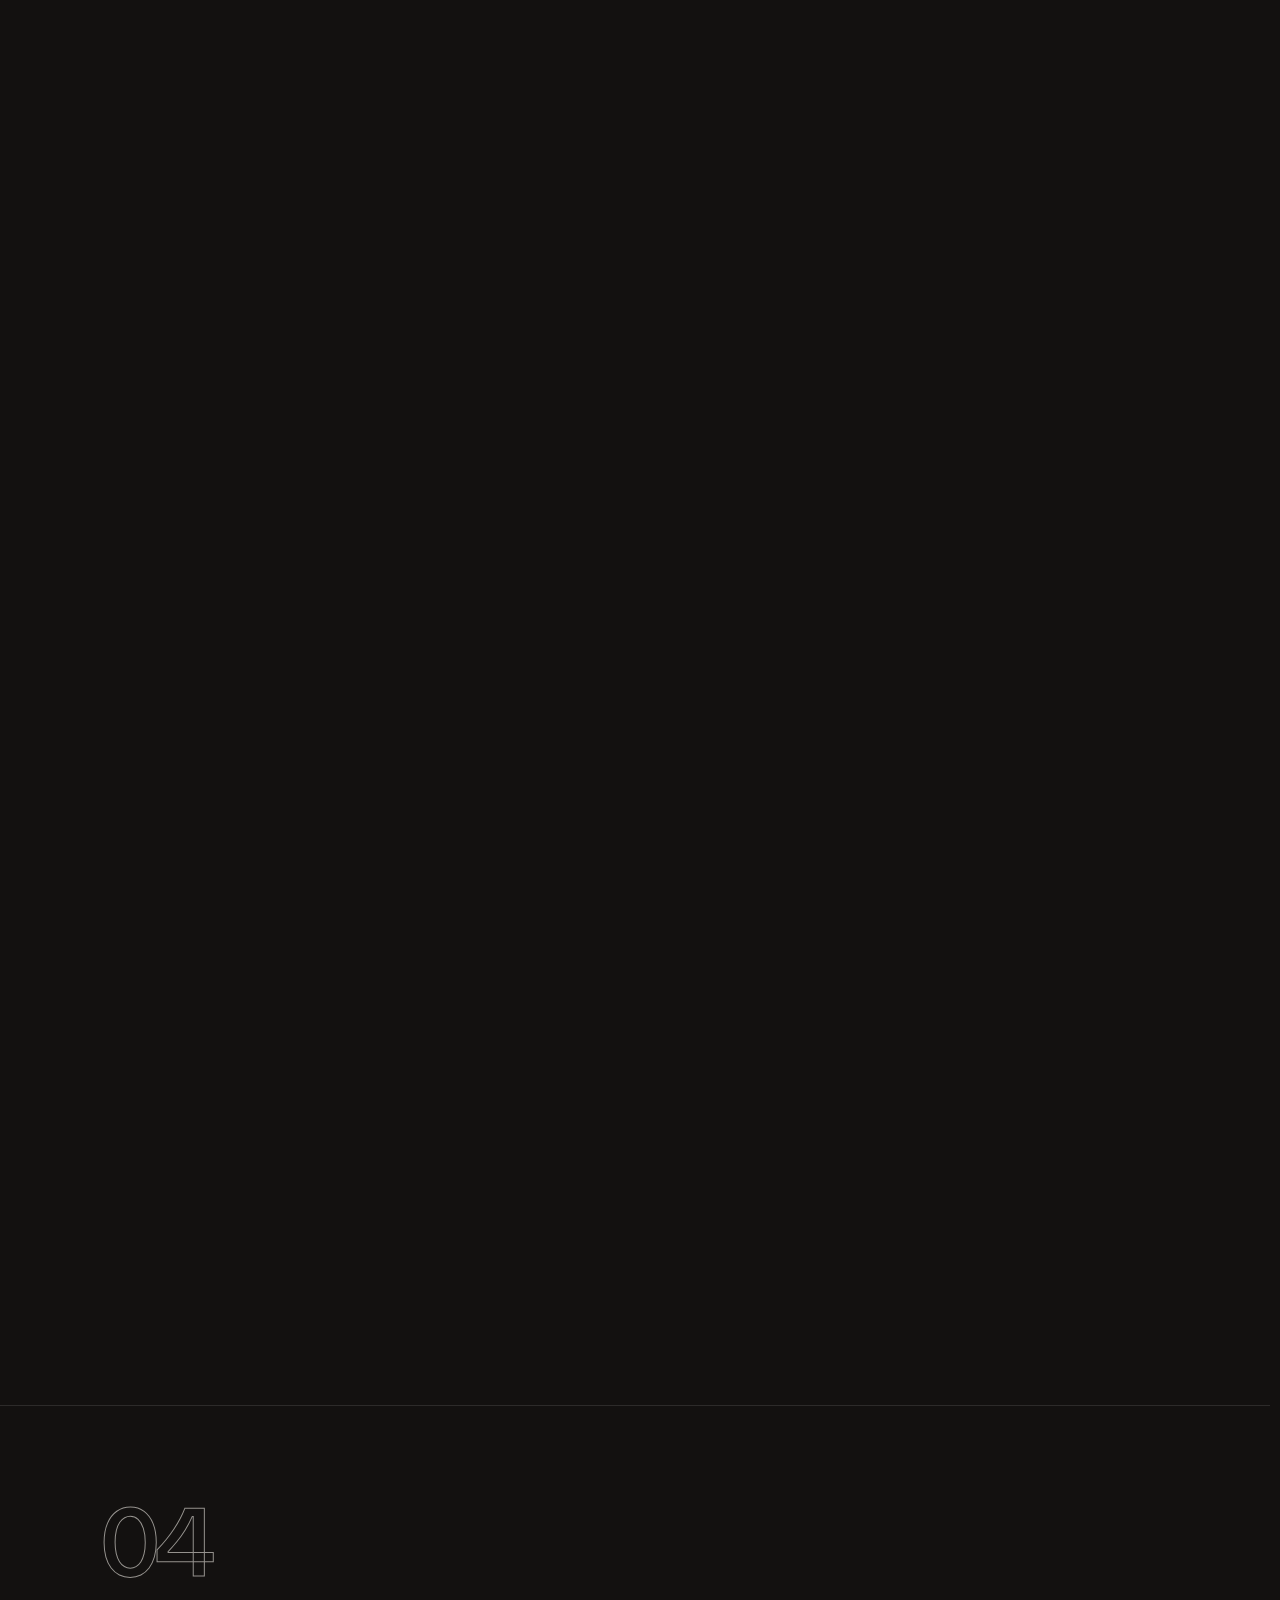
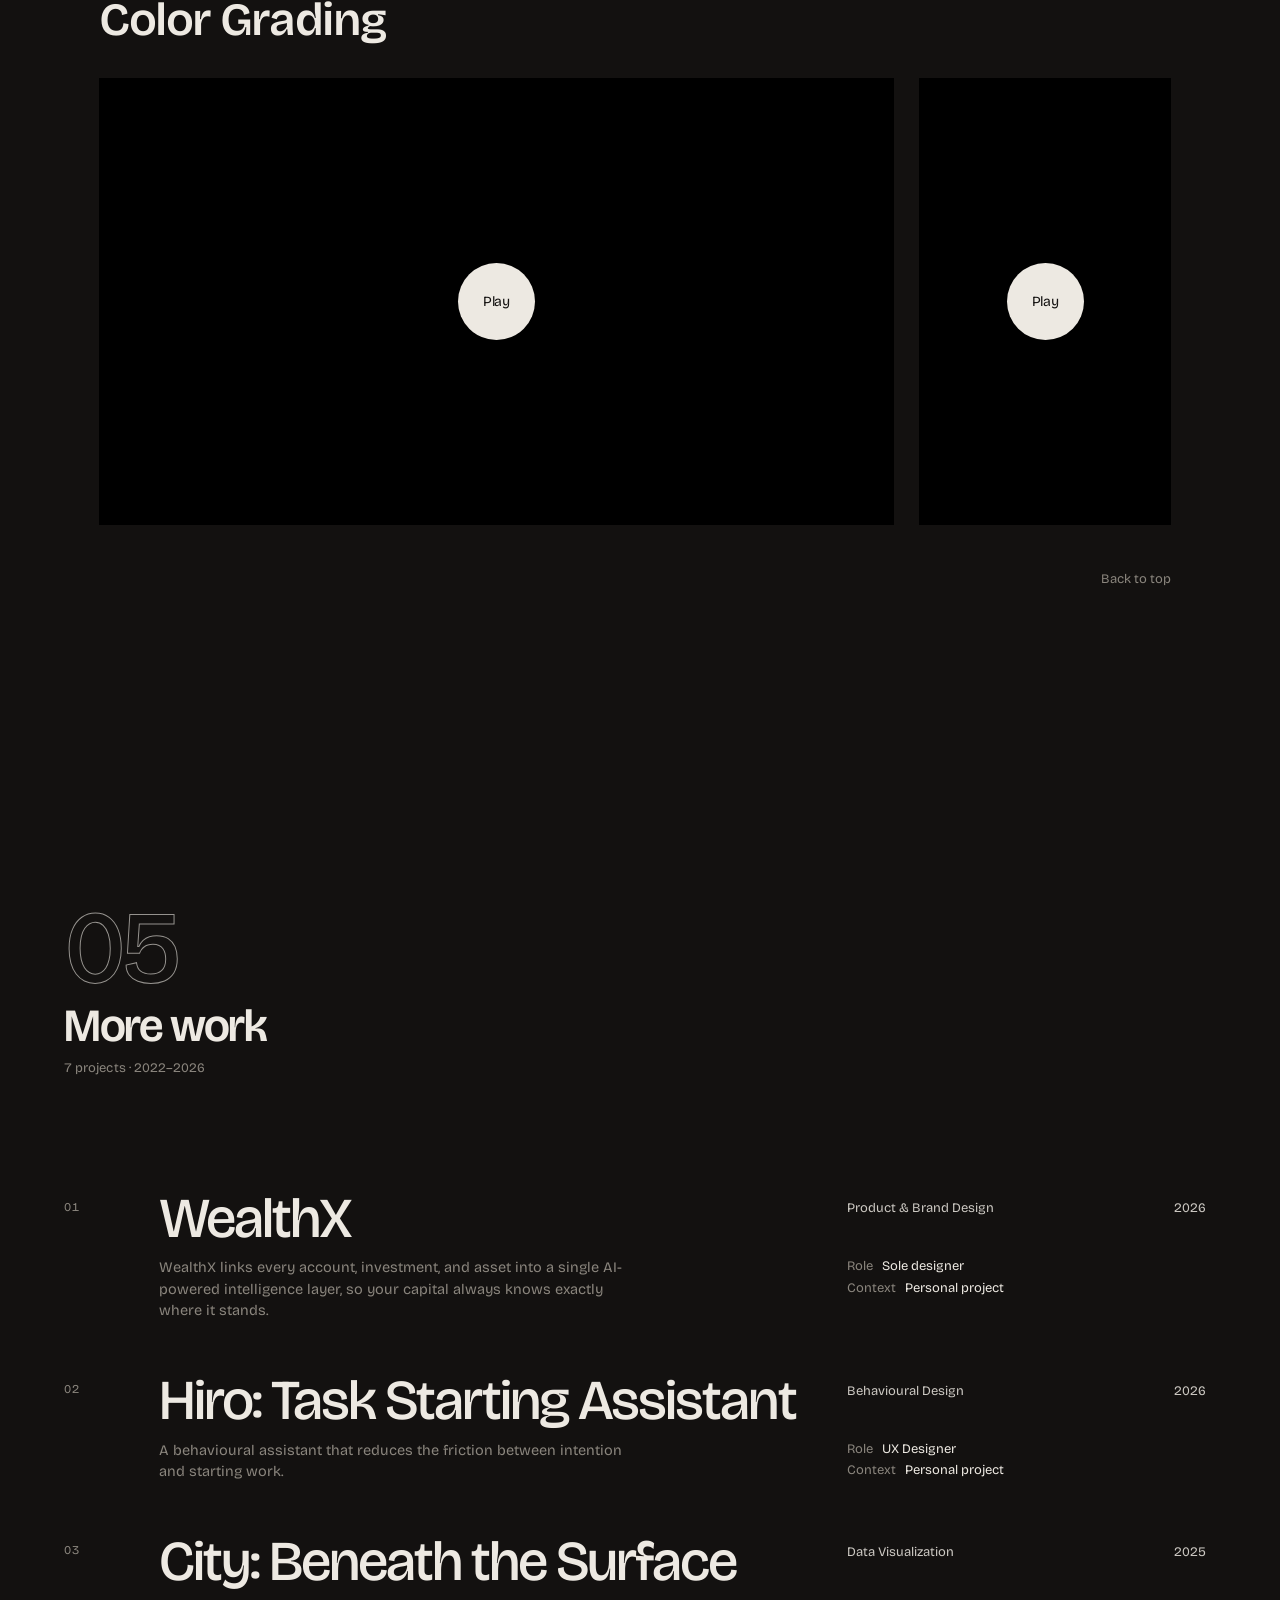
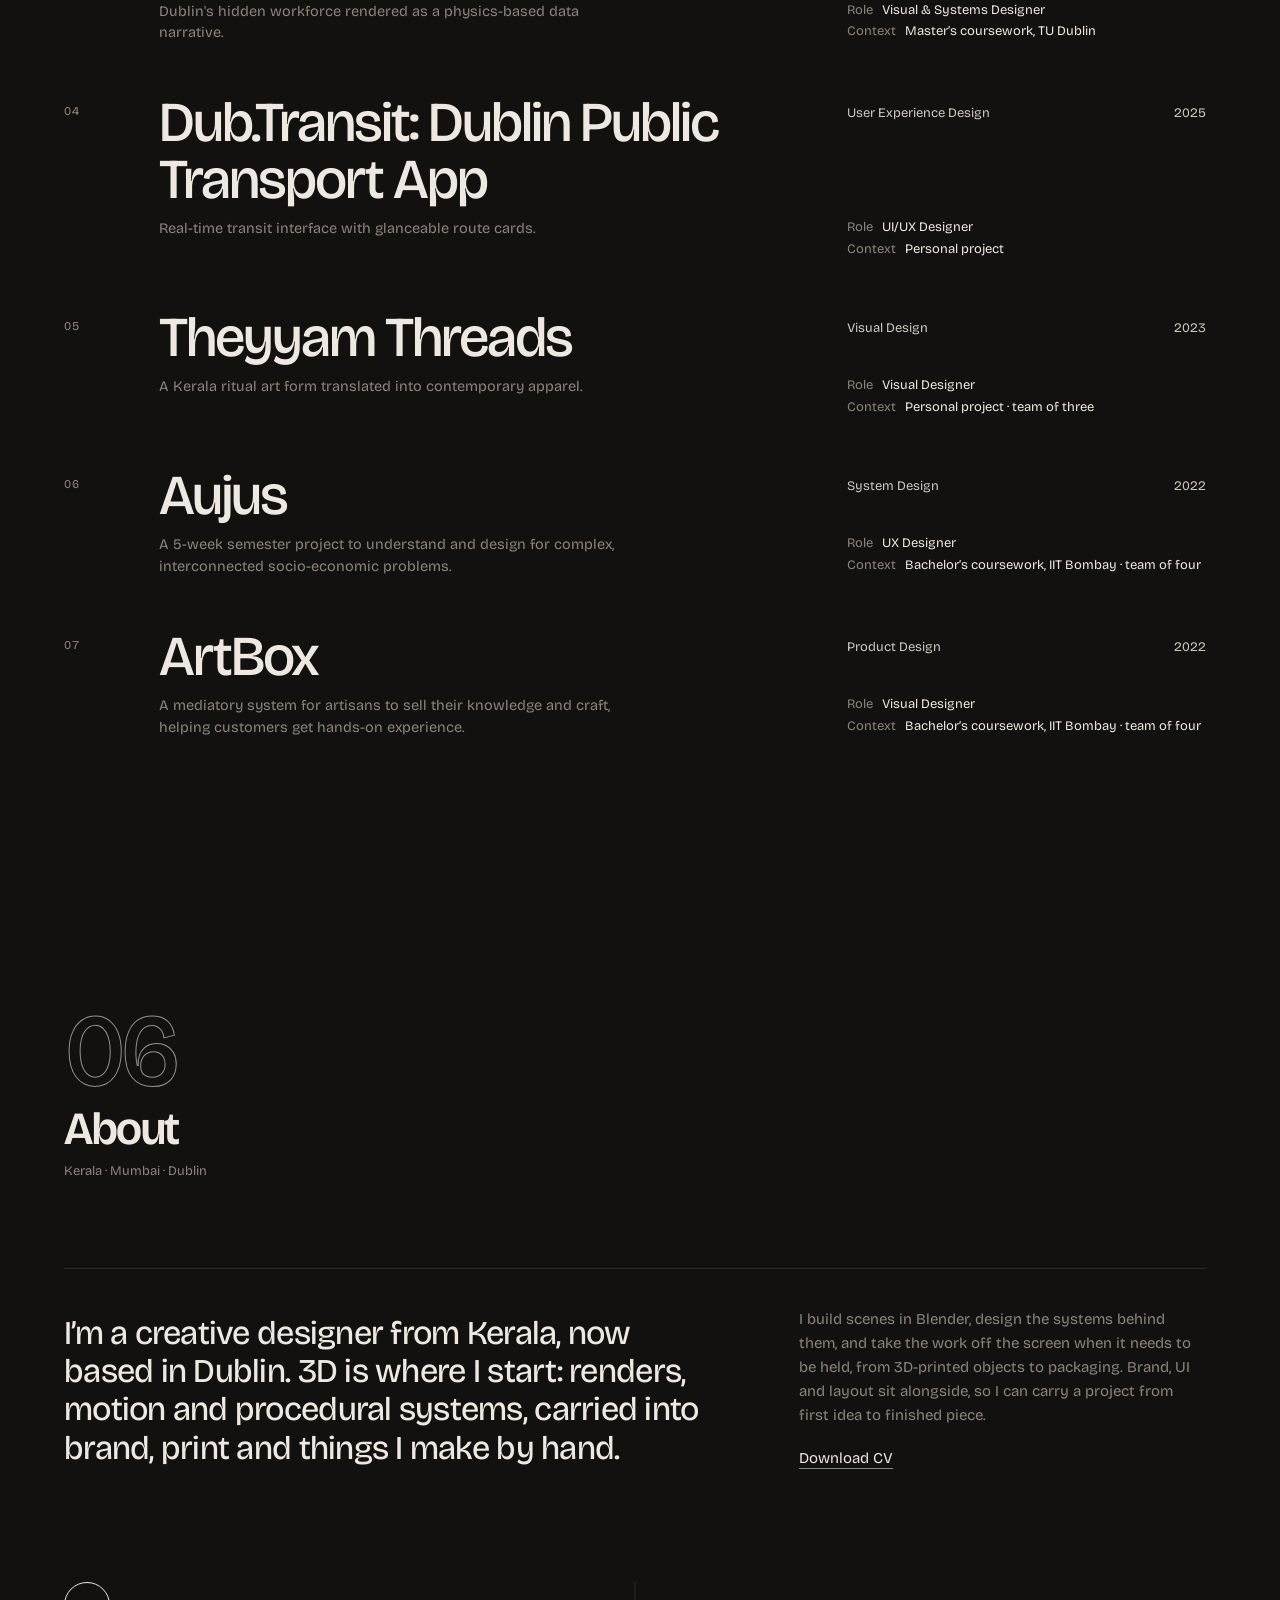
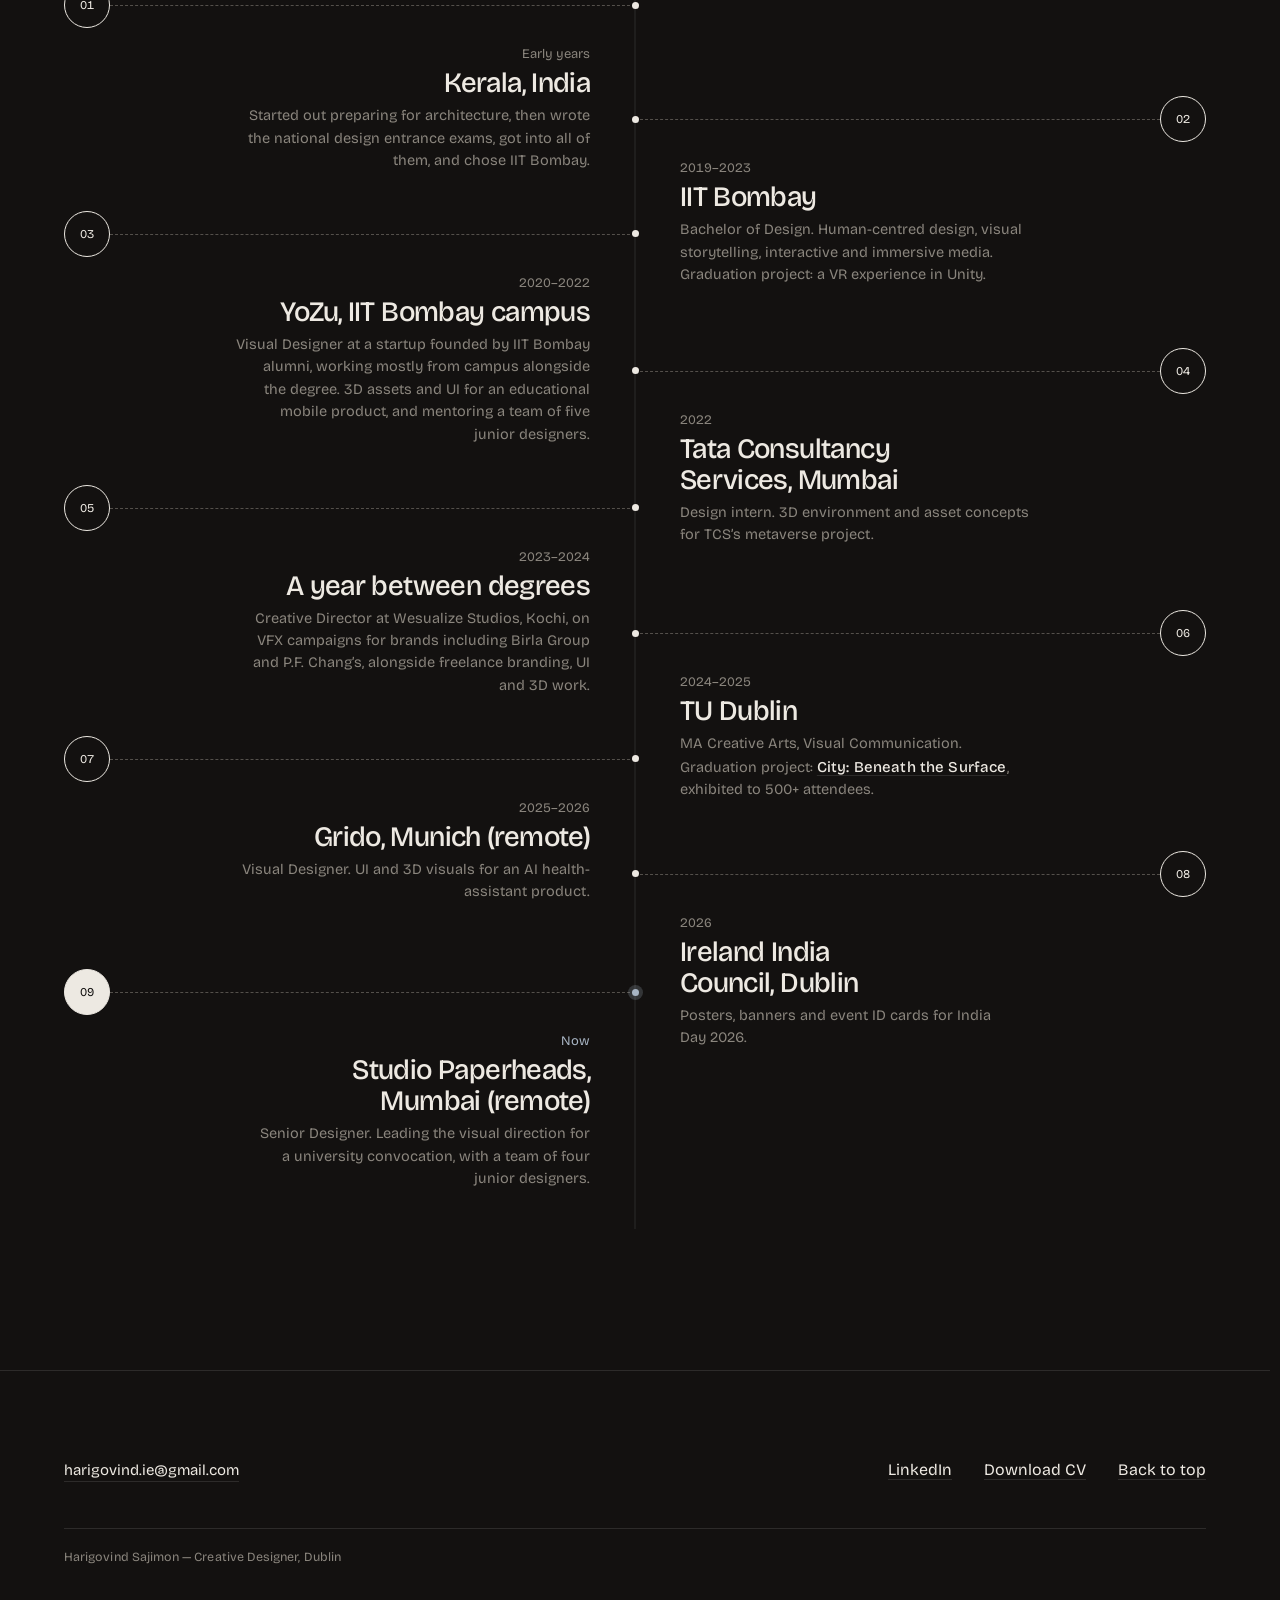
==== commit 8107bc70: "About intro: creative designer, 3D first Co-Authored-By: Claude Opus 5.5 <noreply@anthropic.com> Cla" ====
--- a/index.html
+++ b/index.html
@@ -372,9 +372,9 @@
 
       <div class="ab__grid">
         <div class="ab__lead">
-          <p class="ab__intro">I&rsquo;m a visual designer from Kerala, now based in Dublin, working across brand and identity, layout and visual systems, with a strong foundation in 3D, UI and motion.</p>
+          <p class="ab__intro">I&rsquo;m a creative designer from Kerala, now based in Dublin. 3D is where I start: renders, motion and procedural systems, carried into brand, print and things I make by hand.</p>
           <div>
-          <p class="ab__body">I shape how things look and feel, from campaign and event collateral to product interfaces and 3D visuals, bringing craft and consistency across print, screen and dimensional work.</p>
+          <p class="ab__body">I build scenes in Blender, design the systems behind them, and take the work off the screen when it needs to be held, from 3D-printed objects to packaging. Brand, UI and layout sit alongside, so I can carry a project from first idea to finished piece.</p>
           <a class="ab__cv" href="images/Resume/Harigovind_Sajimon_CV.pdf">Download CV</a>
           </div>
         </div>
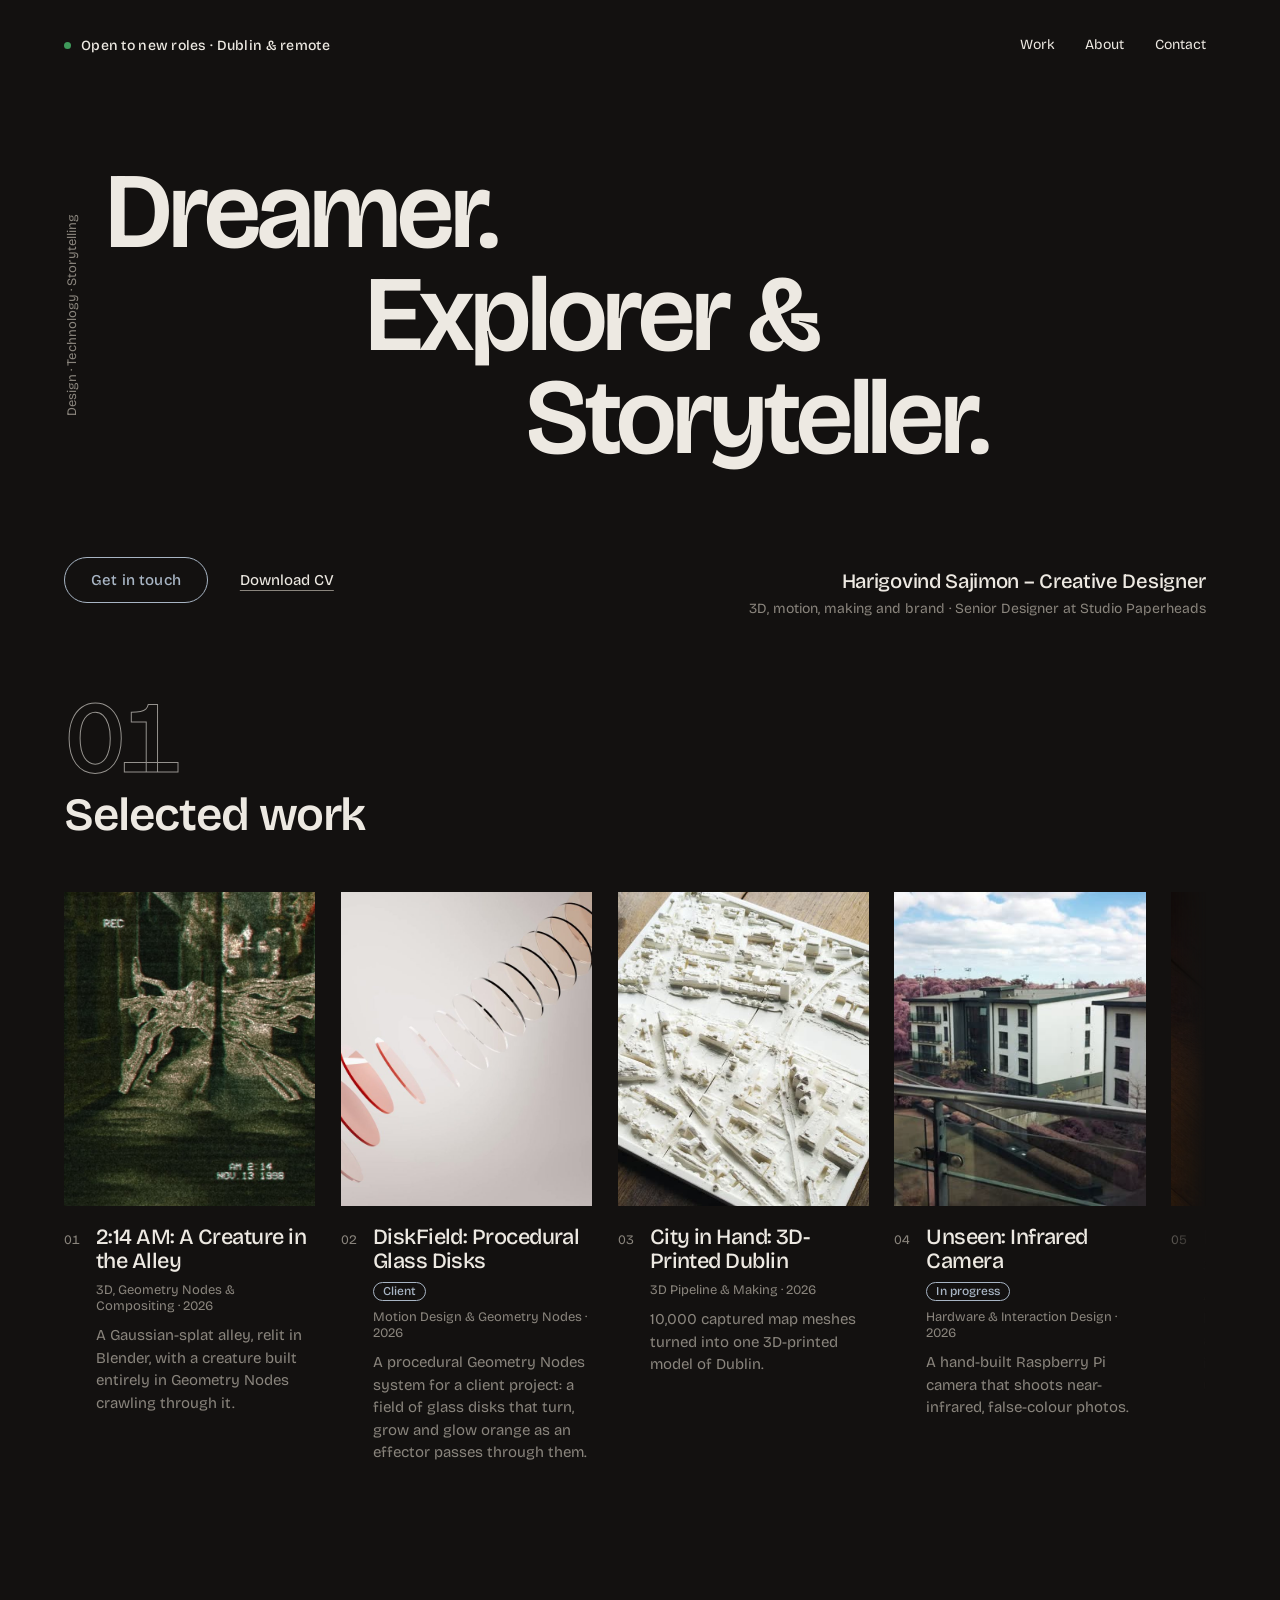
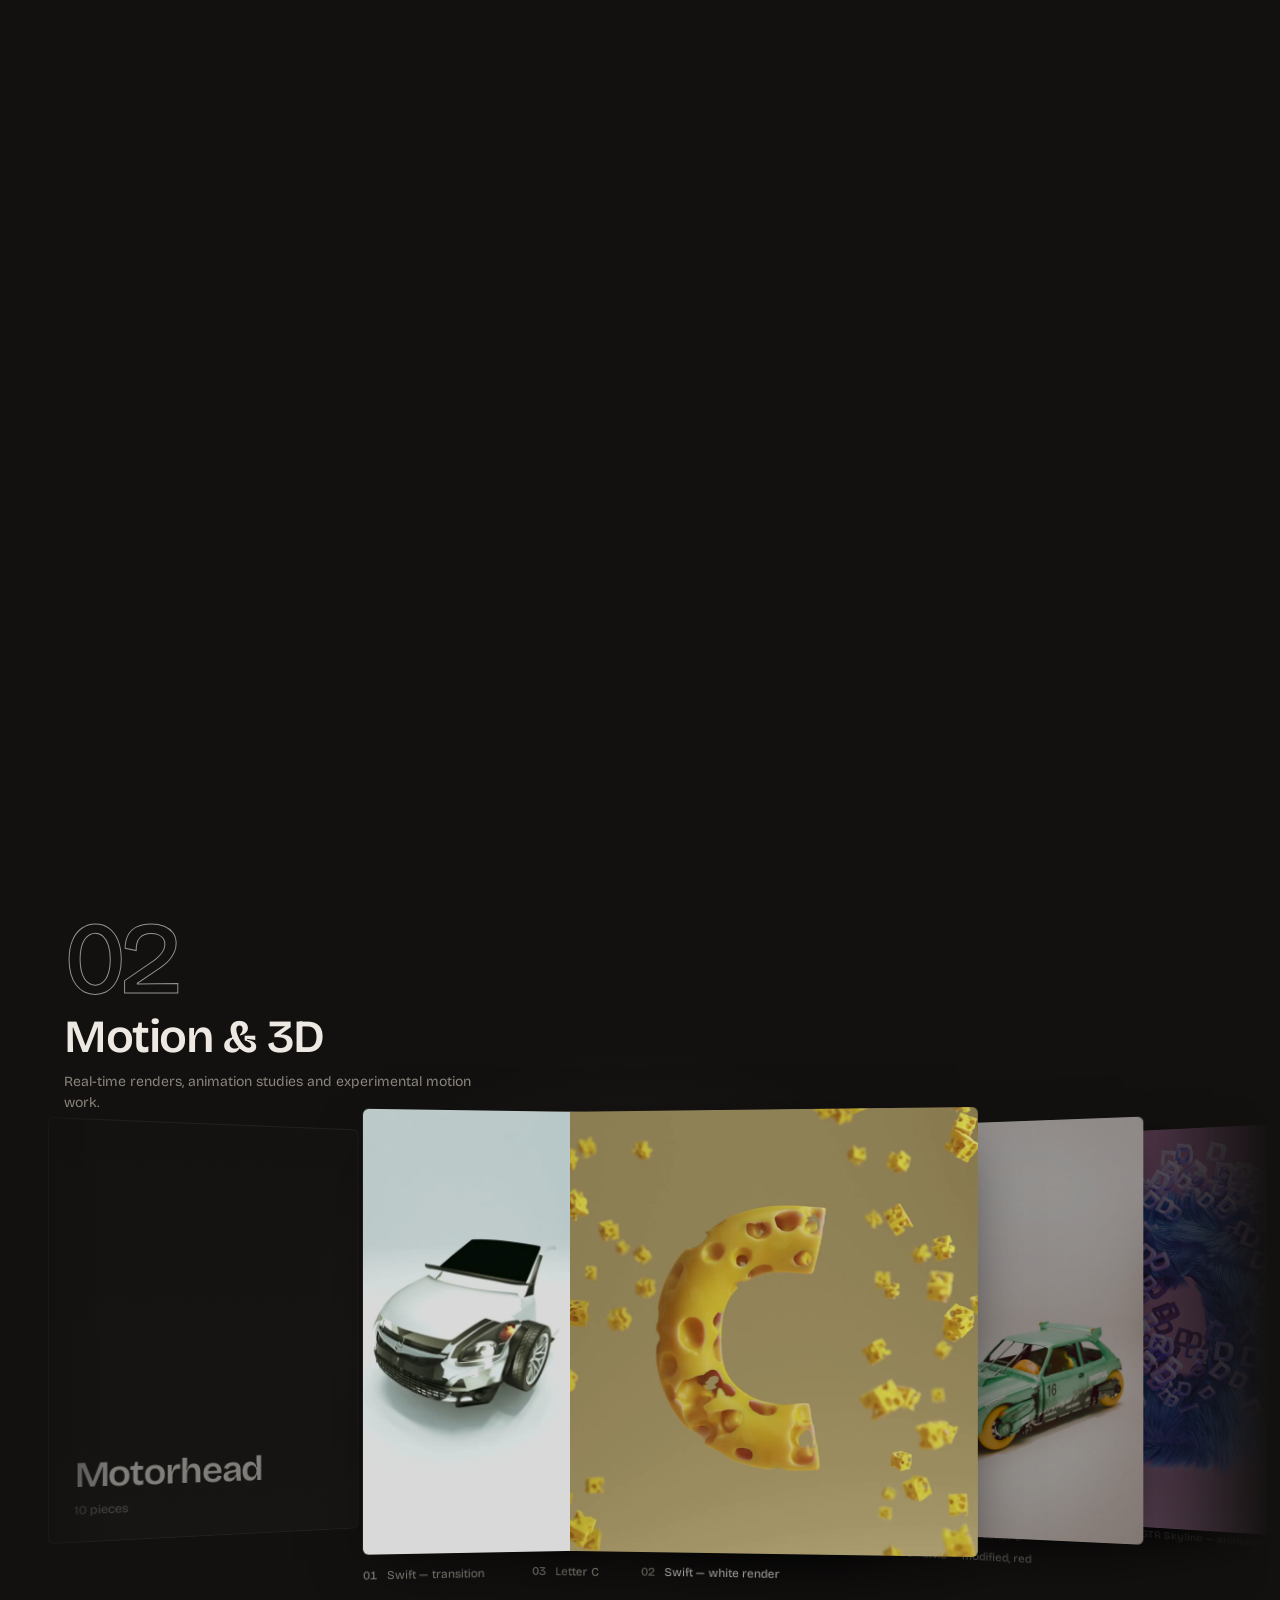
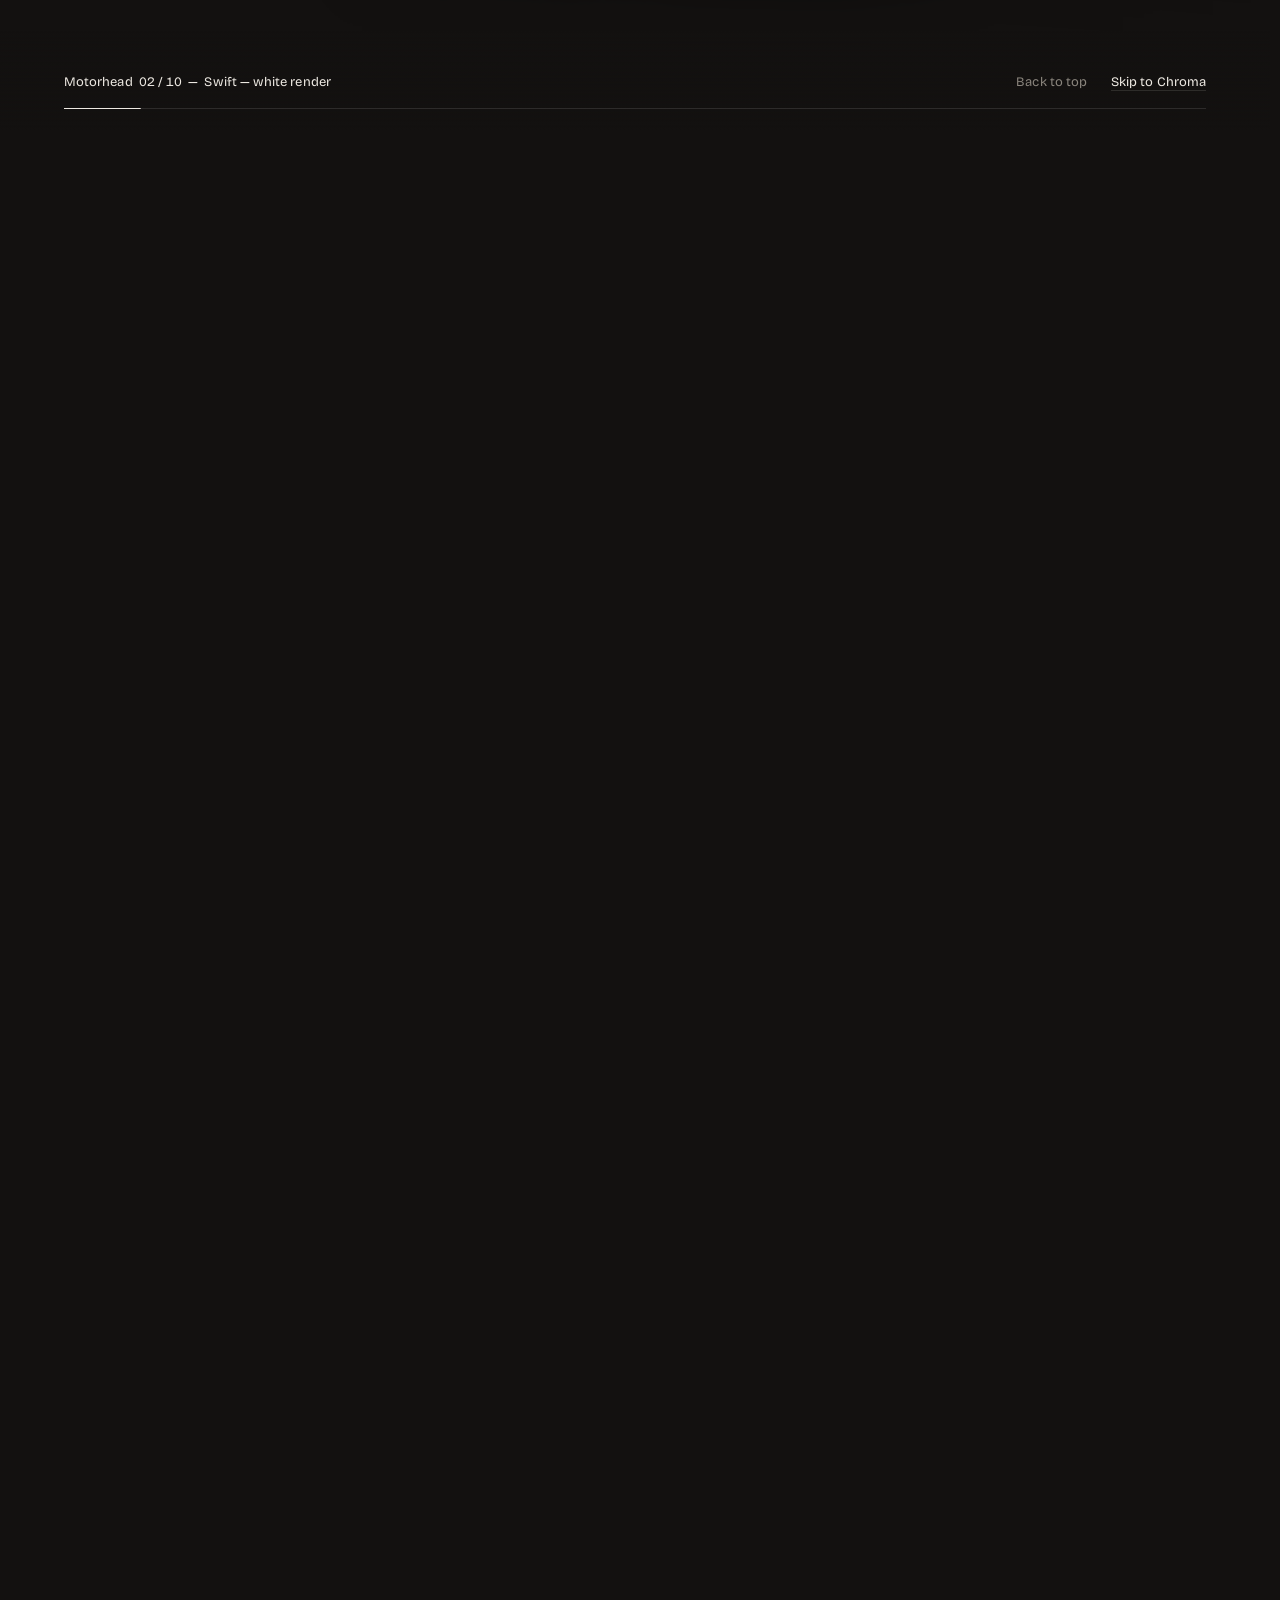
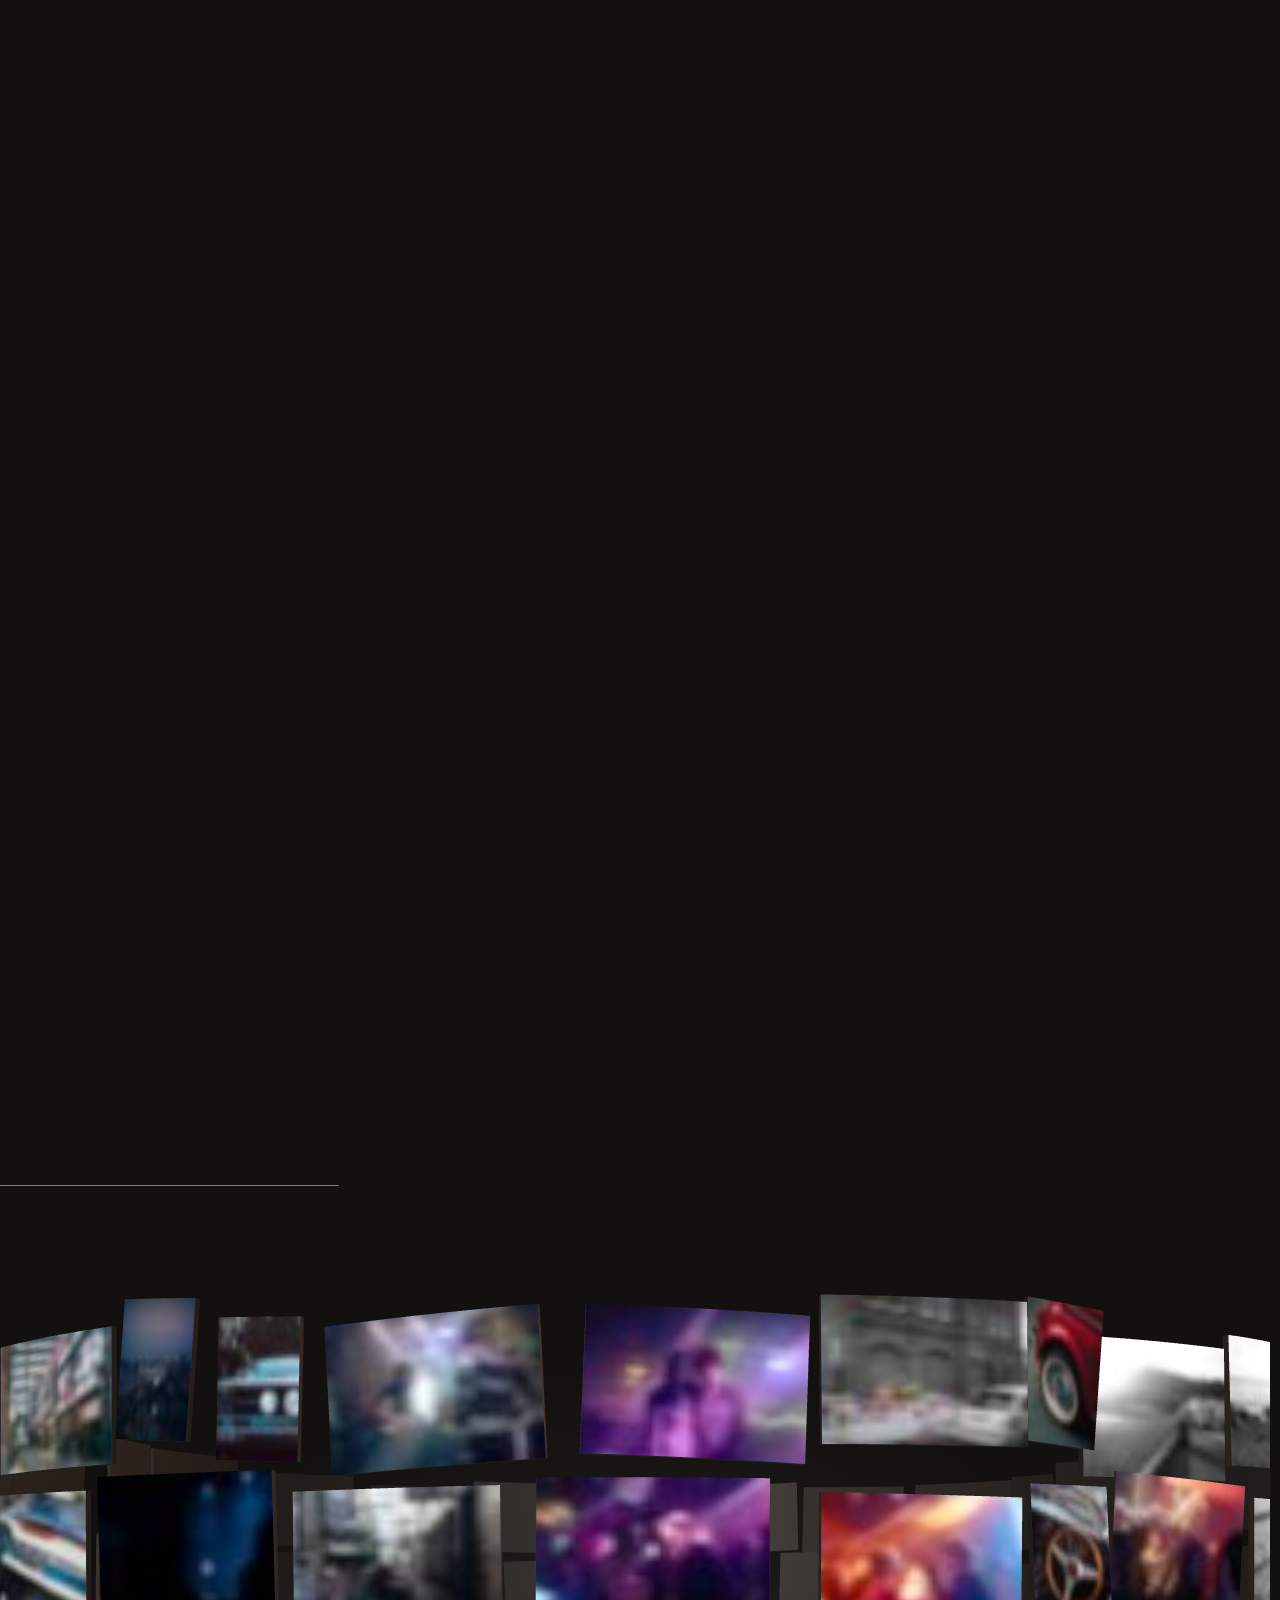
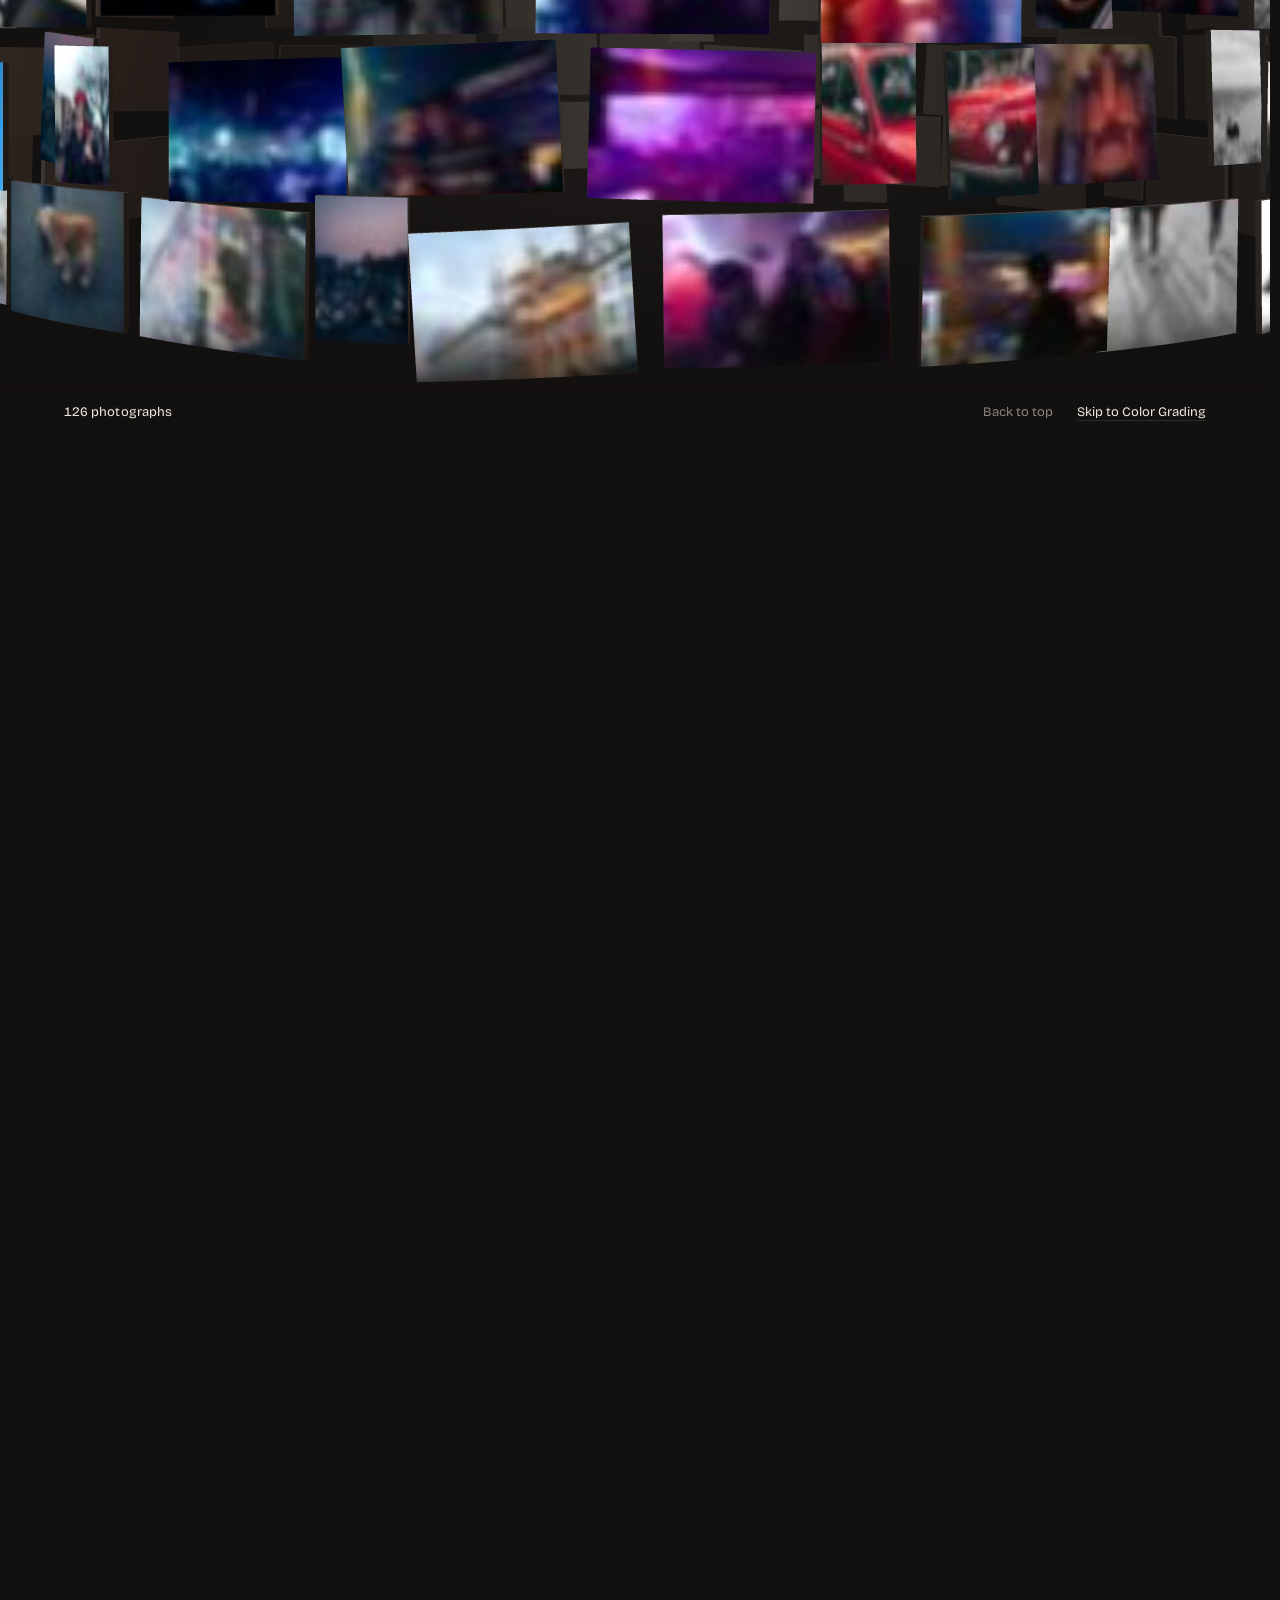
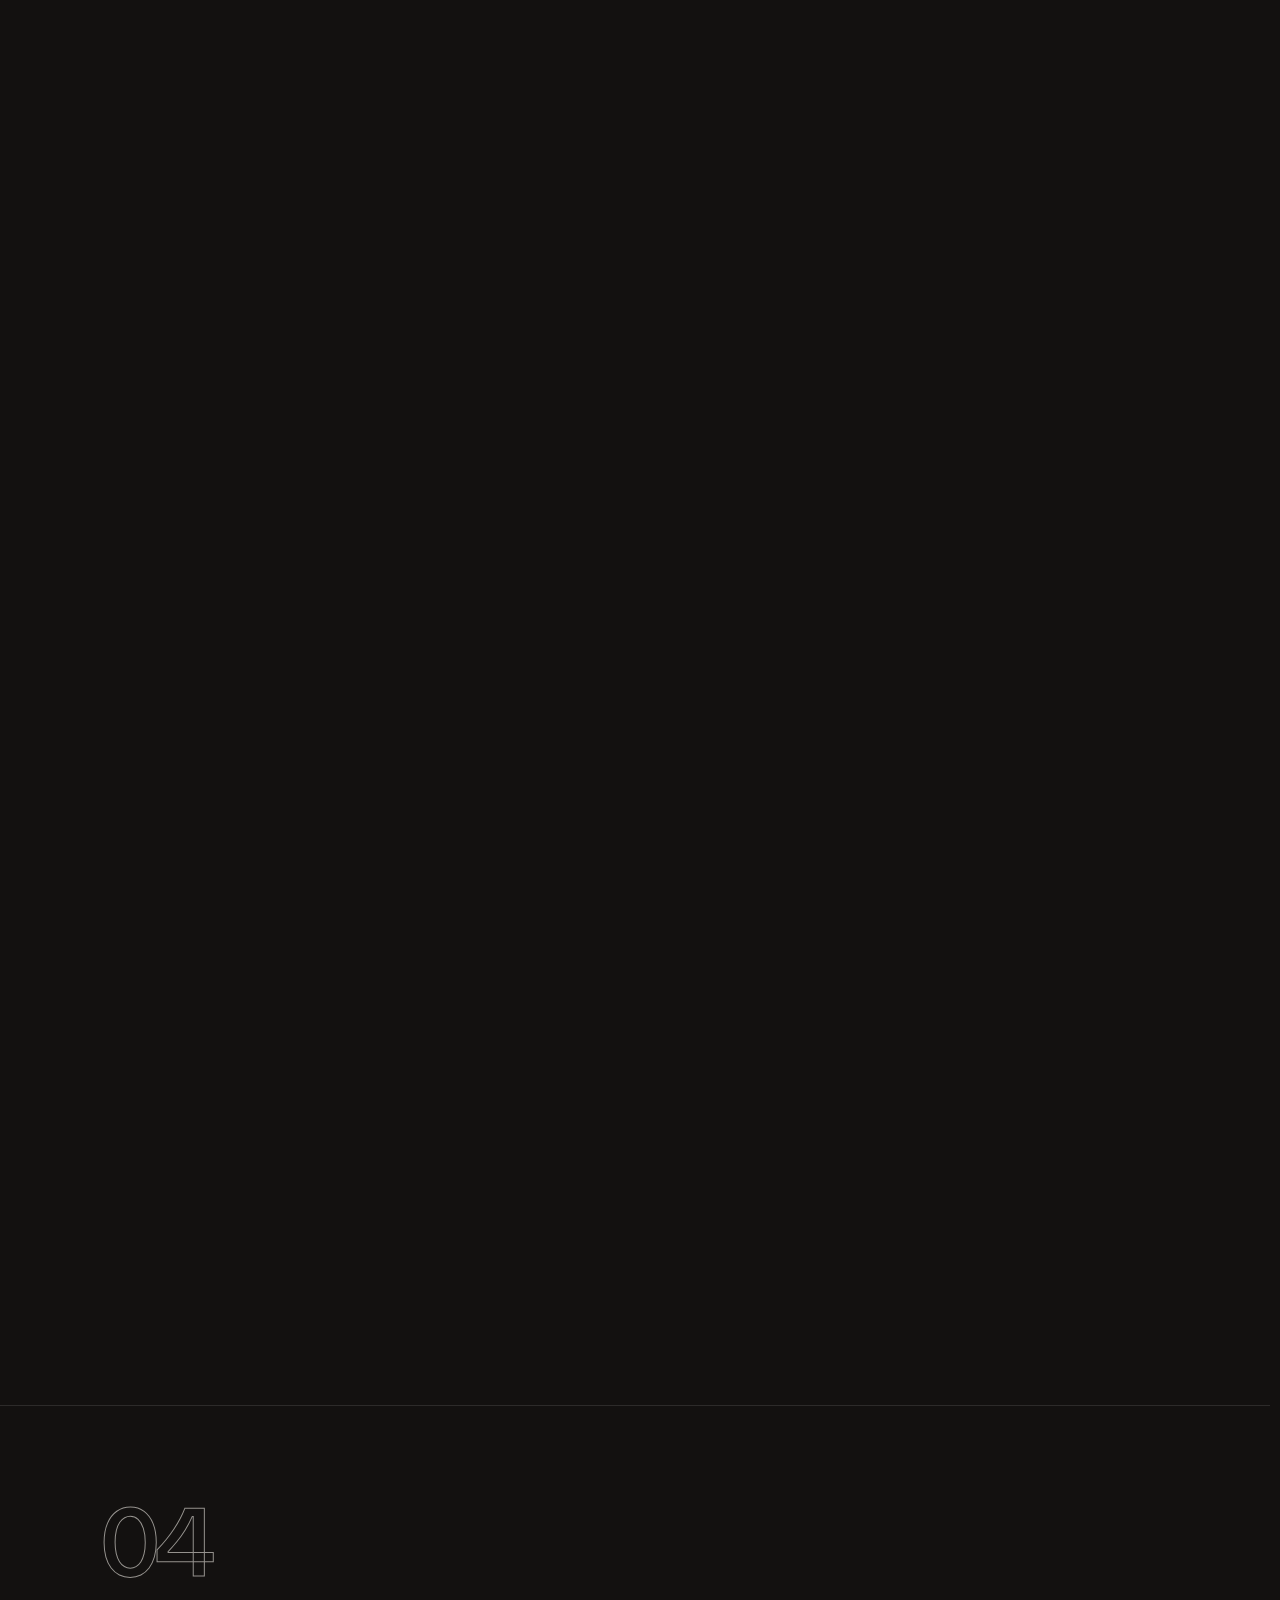
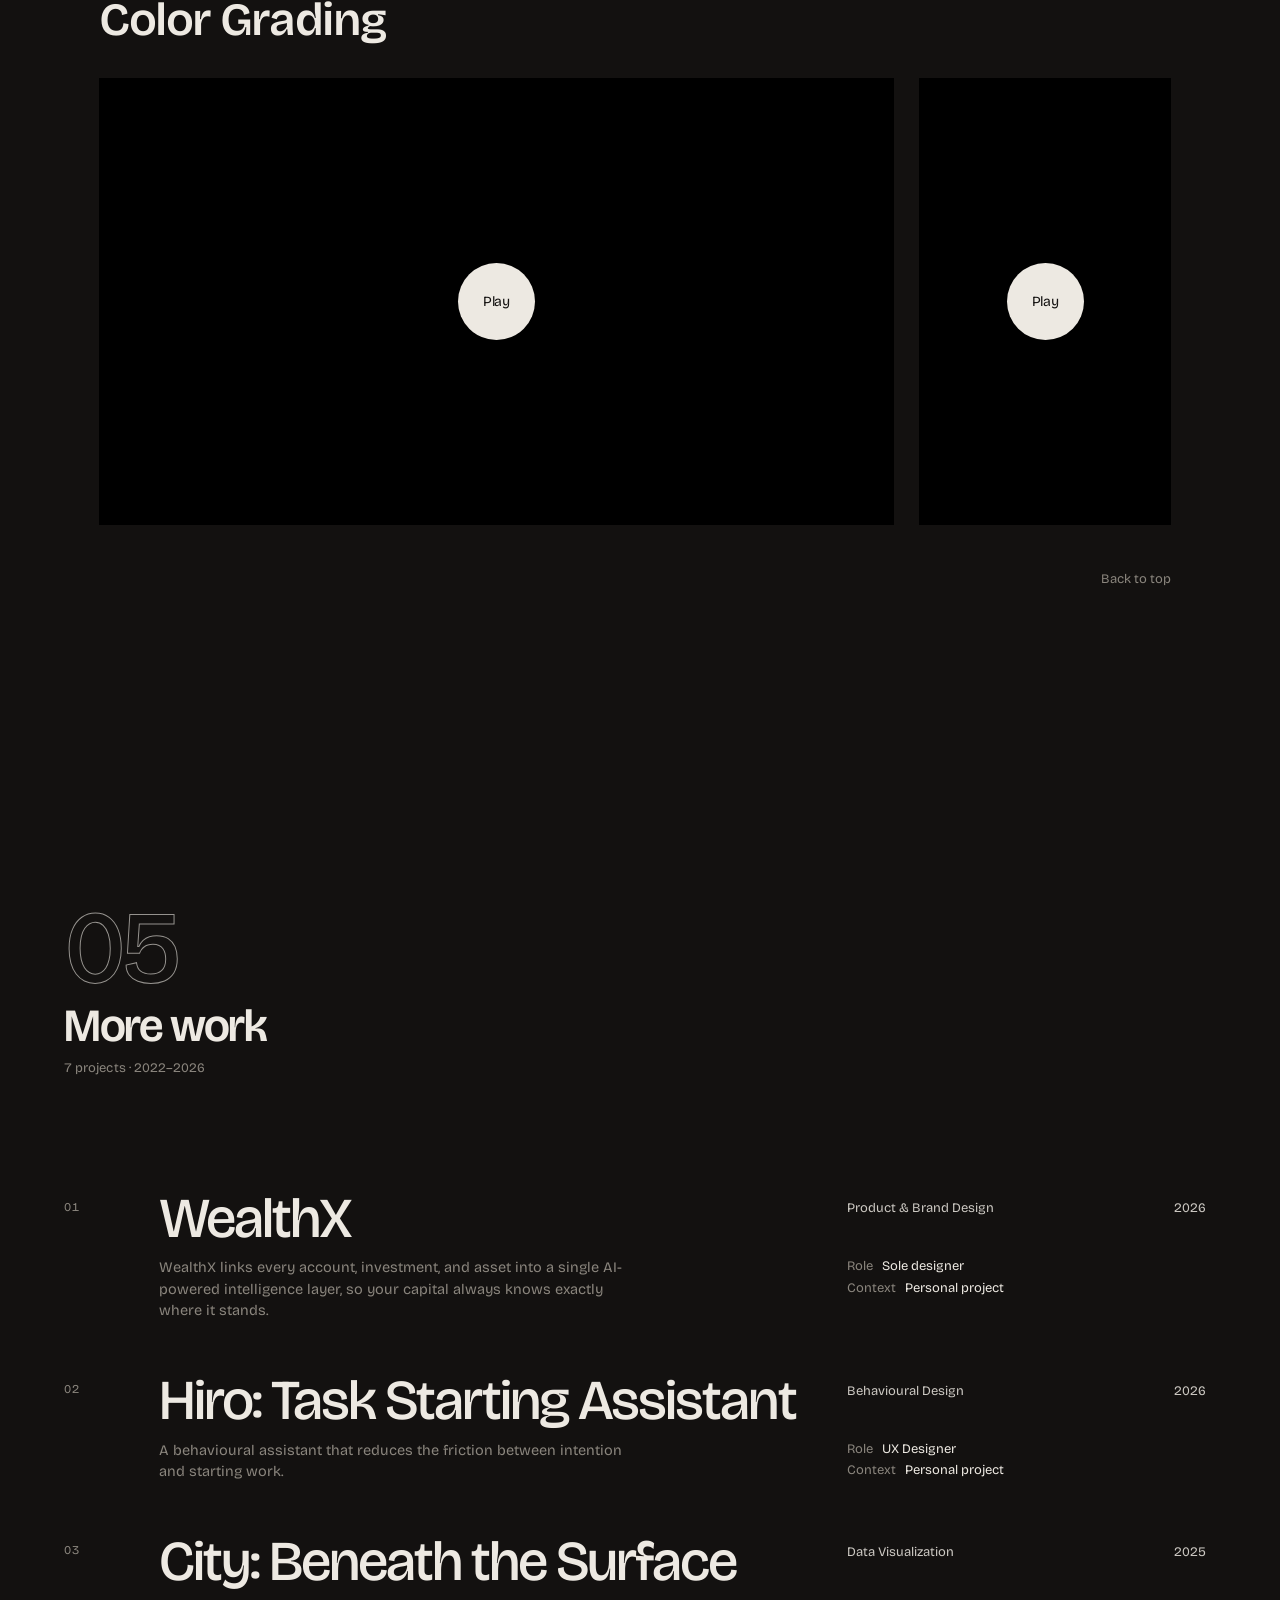
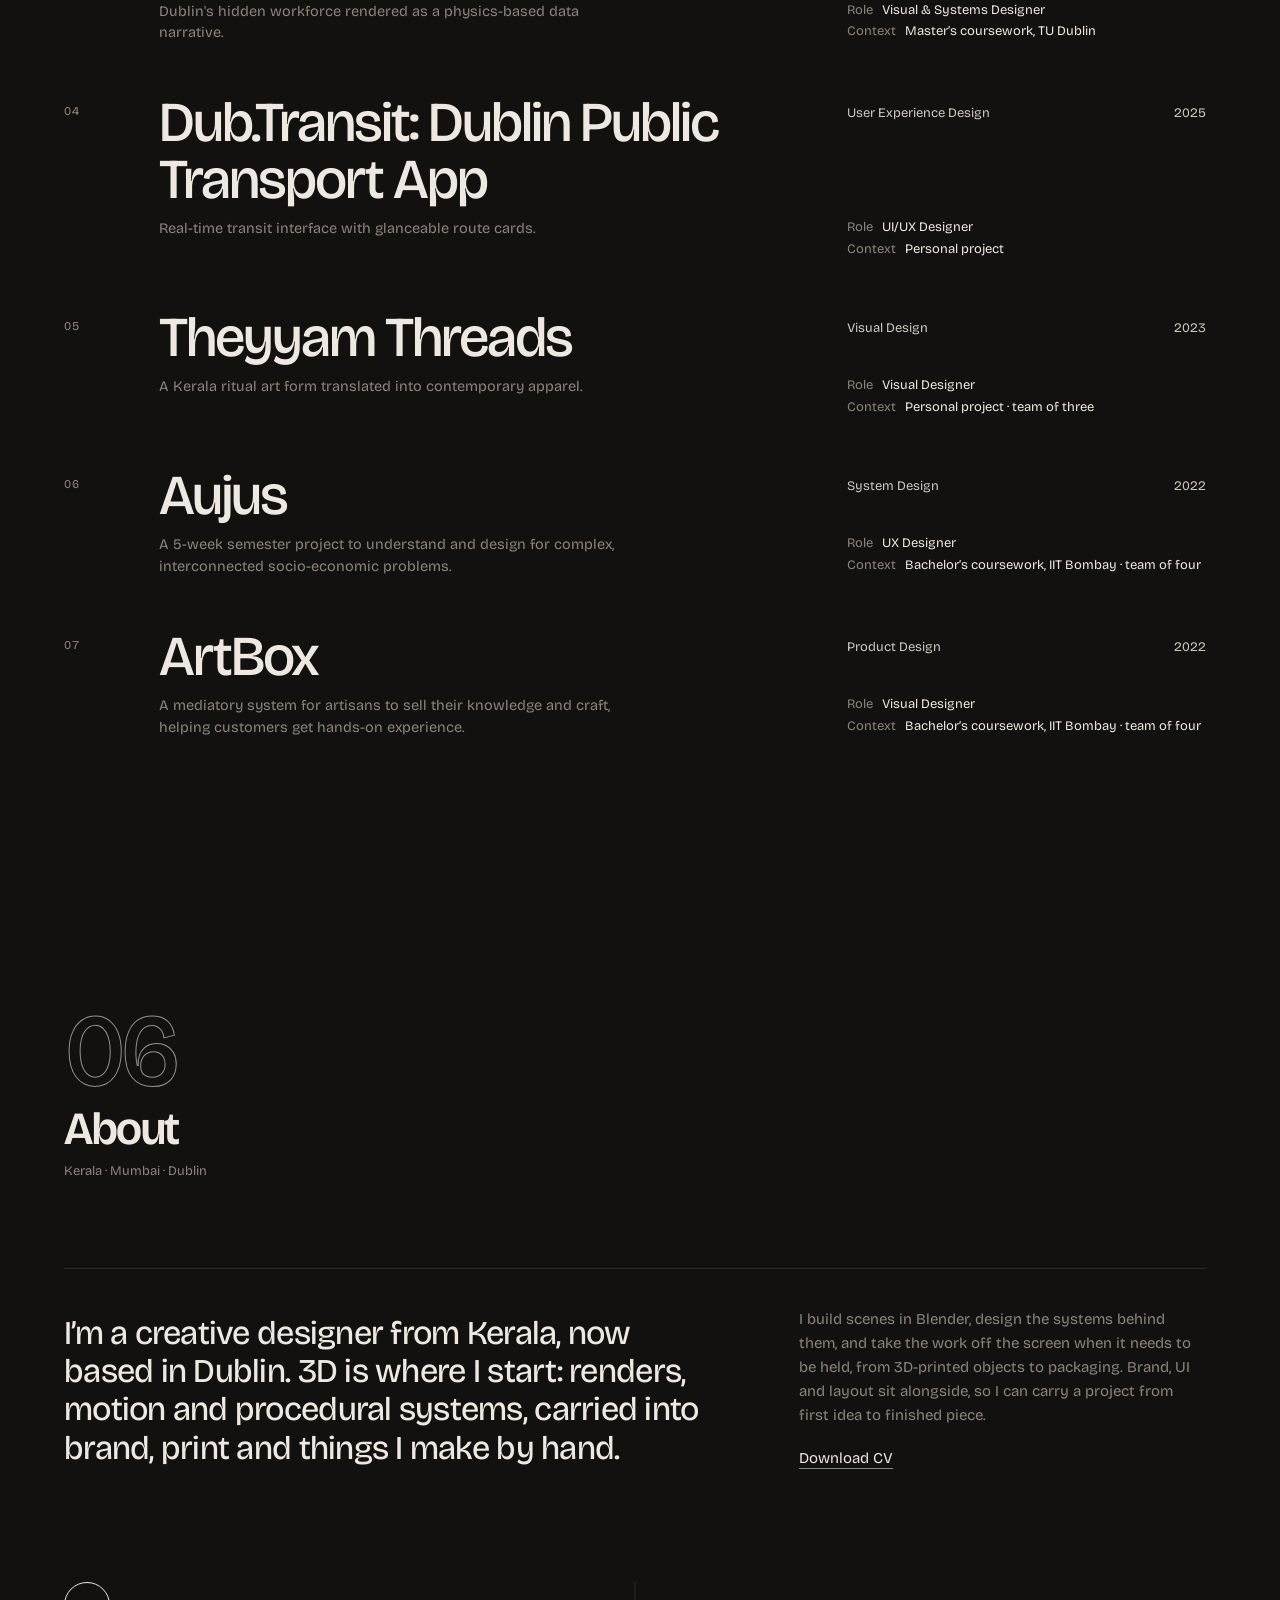
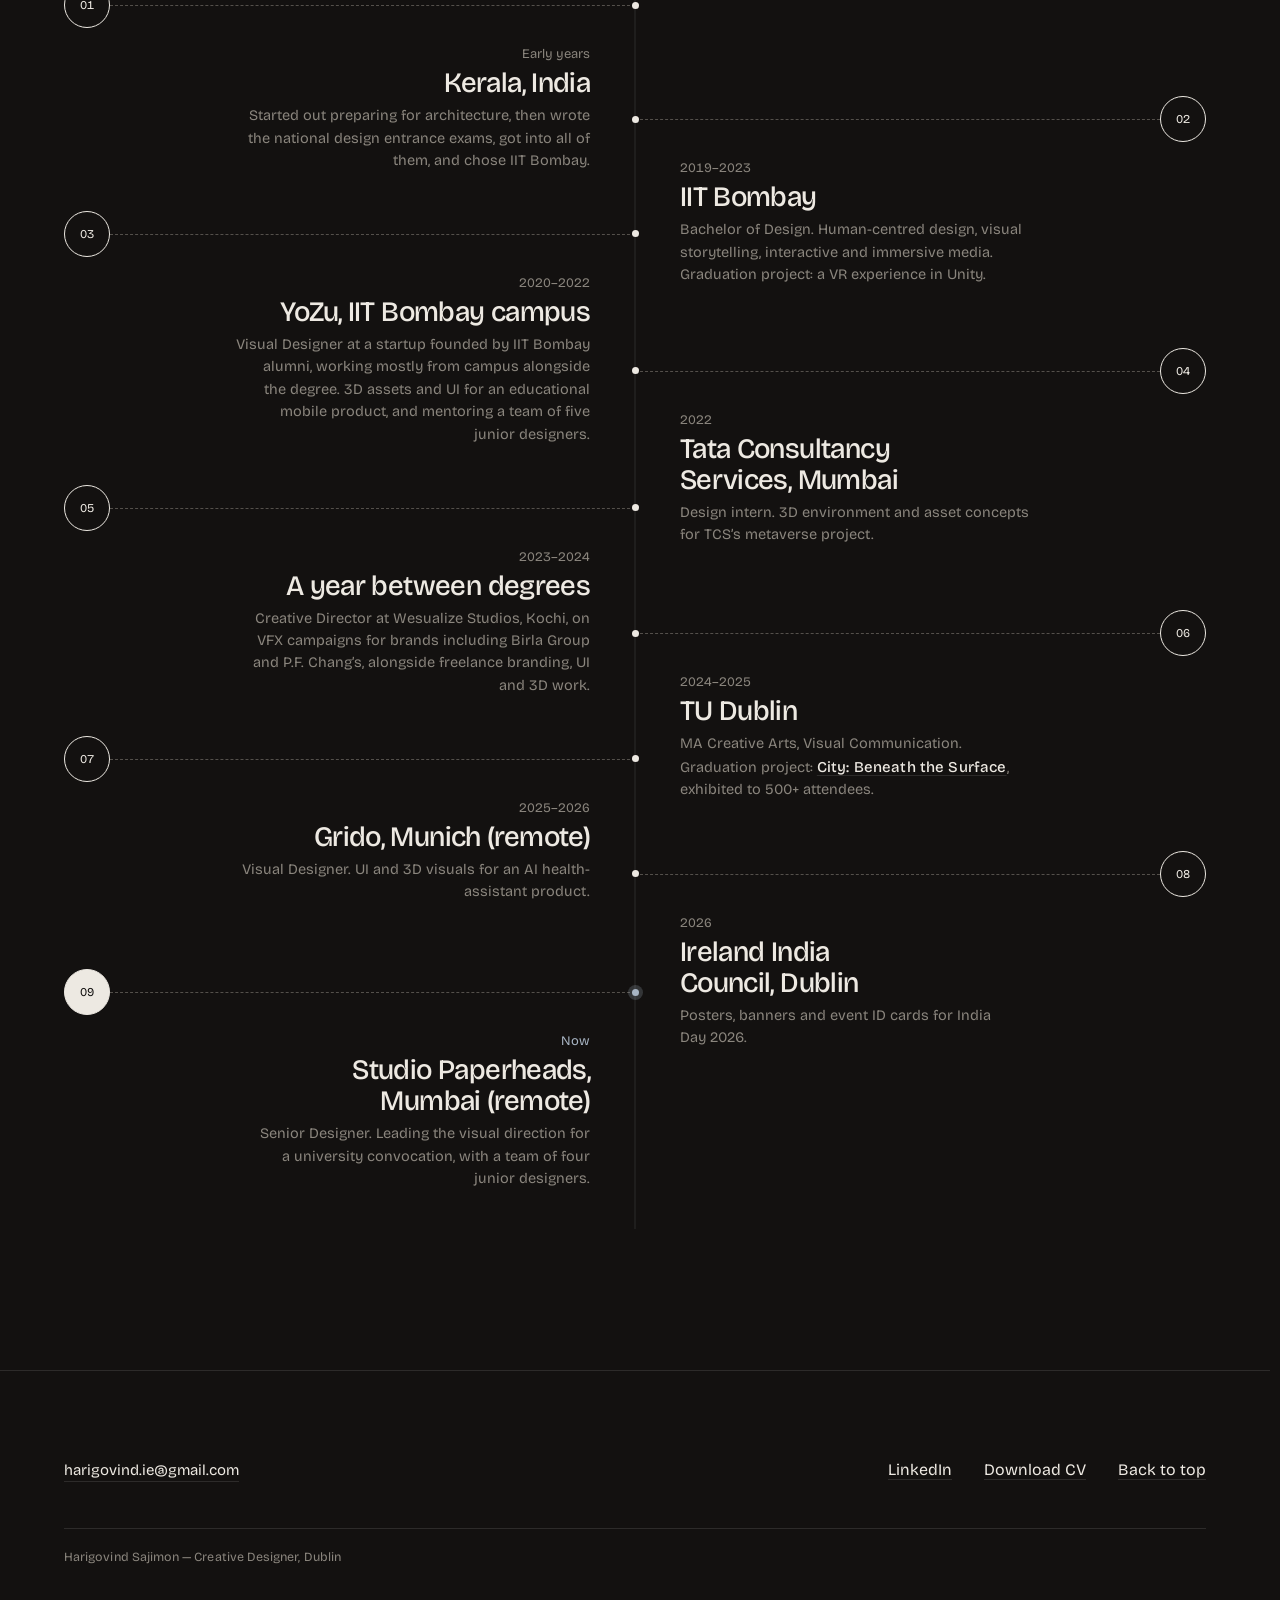
==== commit 5a3466c0: "Infrared Camera: hardware + IR filter photos, new Case section with the early test prints Co-Authore" ====
--- a/index.html
+++ b/index.html
@@ -532,9 +532,9 @@
 
 
 
-  <script src="journal-config.js?v=14"></script>
+  <script src="journal-config.js?v=15"></script>
   <script src="journal.js?v=14"></script>
-  <script src="script.js?v=20"></script>
+  <script src="script.js?v=22"></script>
   <script src="reel.js?v=5"></script>
   <script type="module" src="archive-page.js?v=10"></script>
     <script src="look.js?v=12"></script>
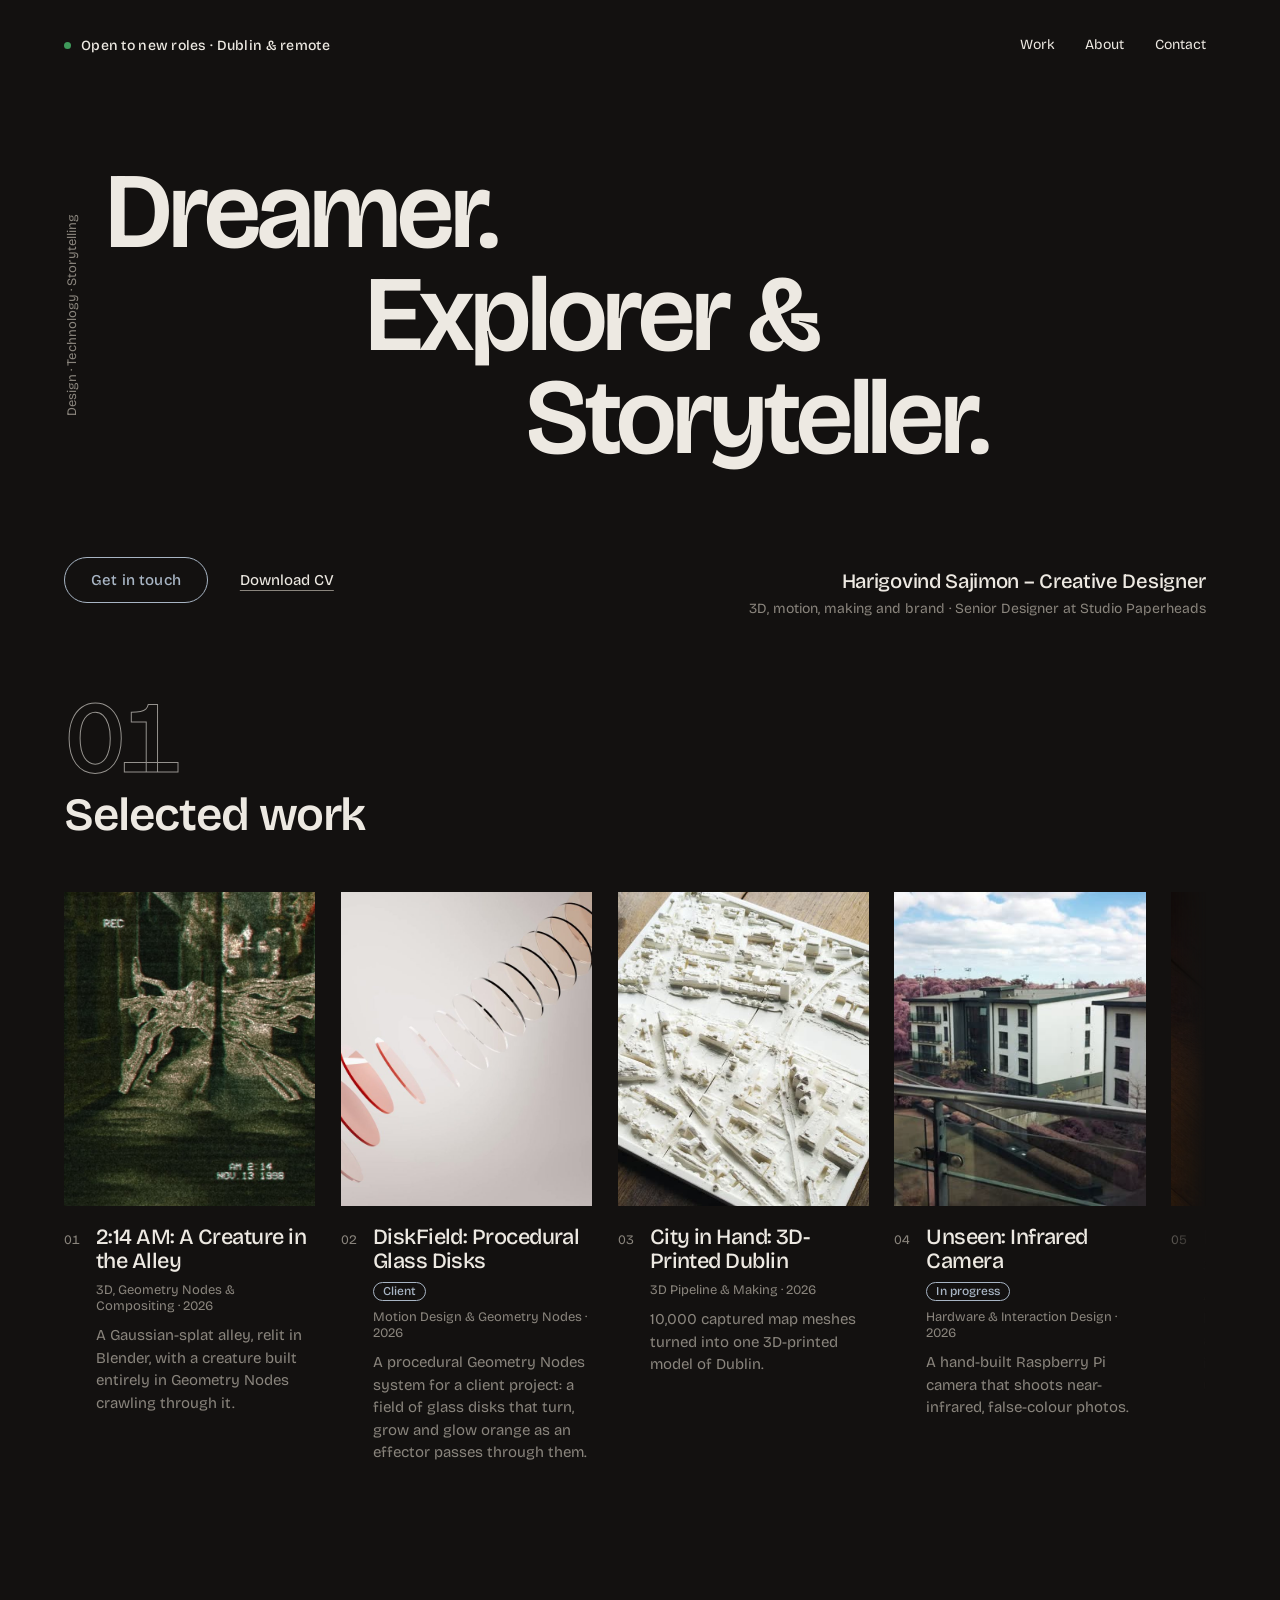
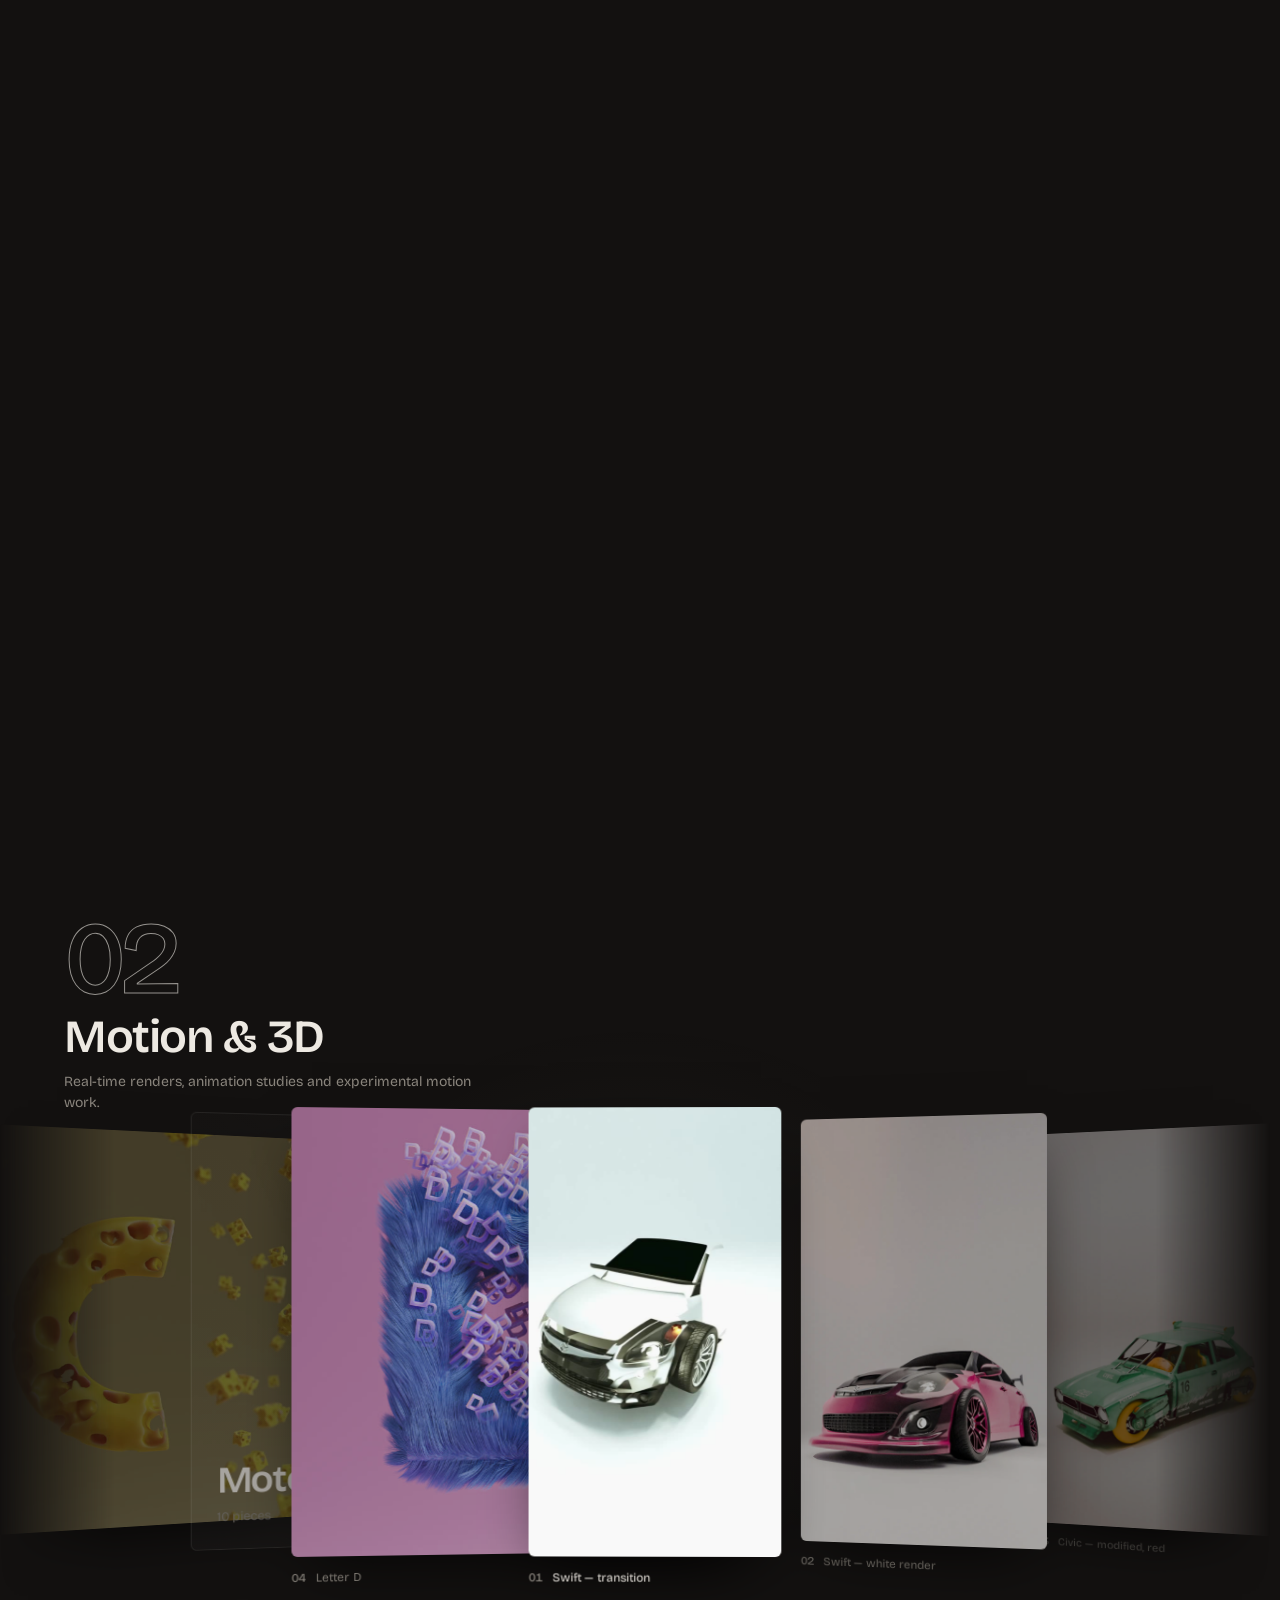
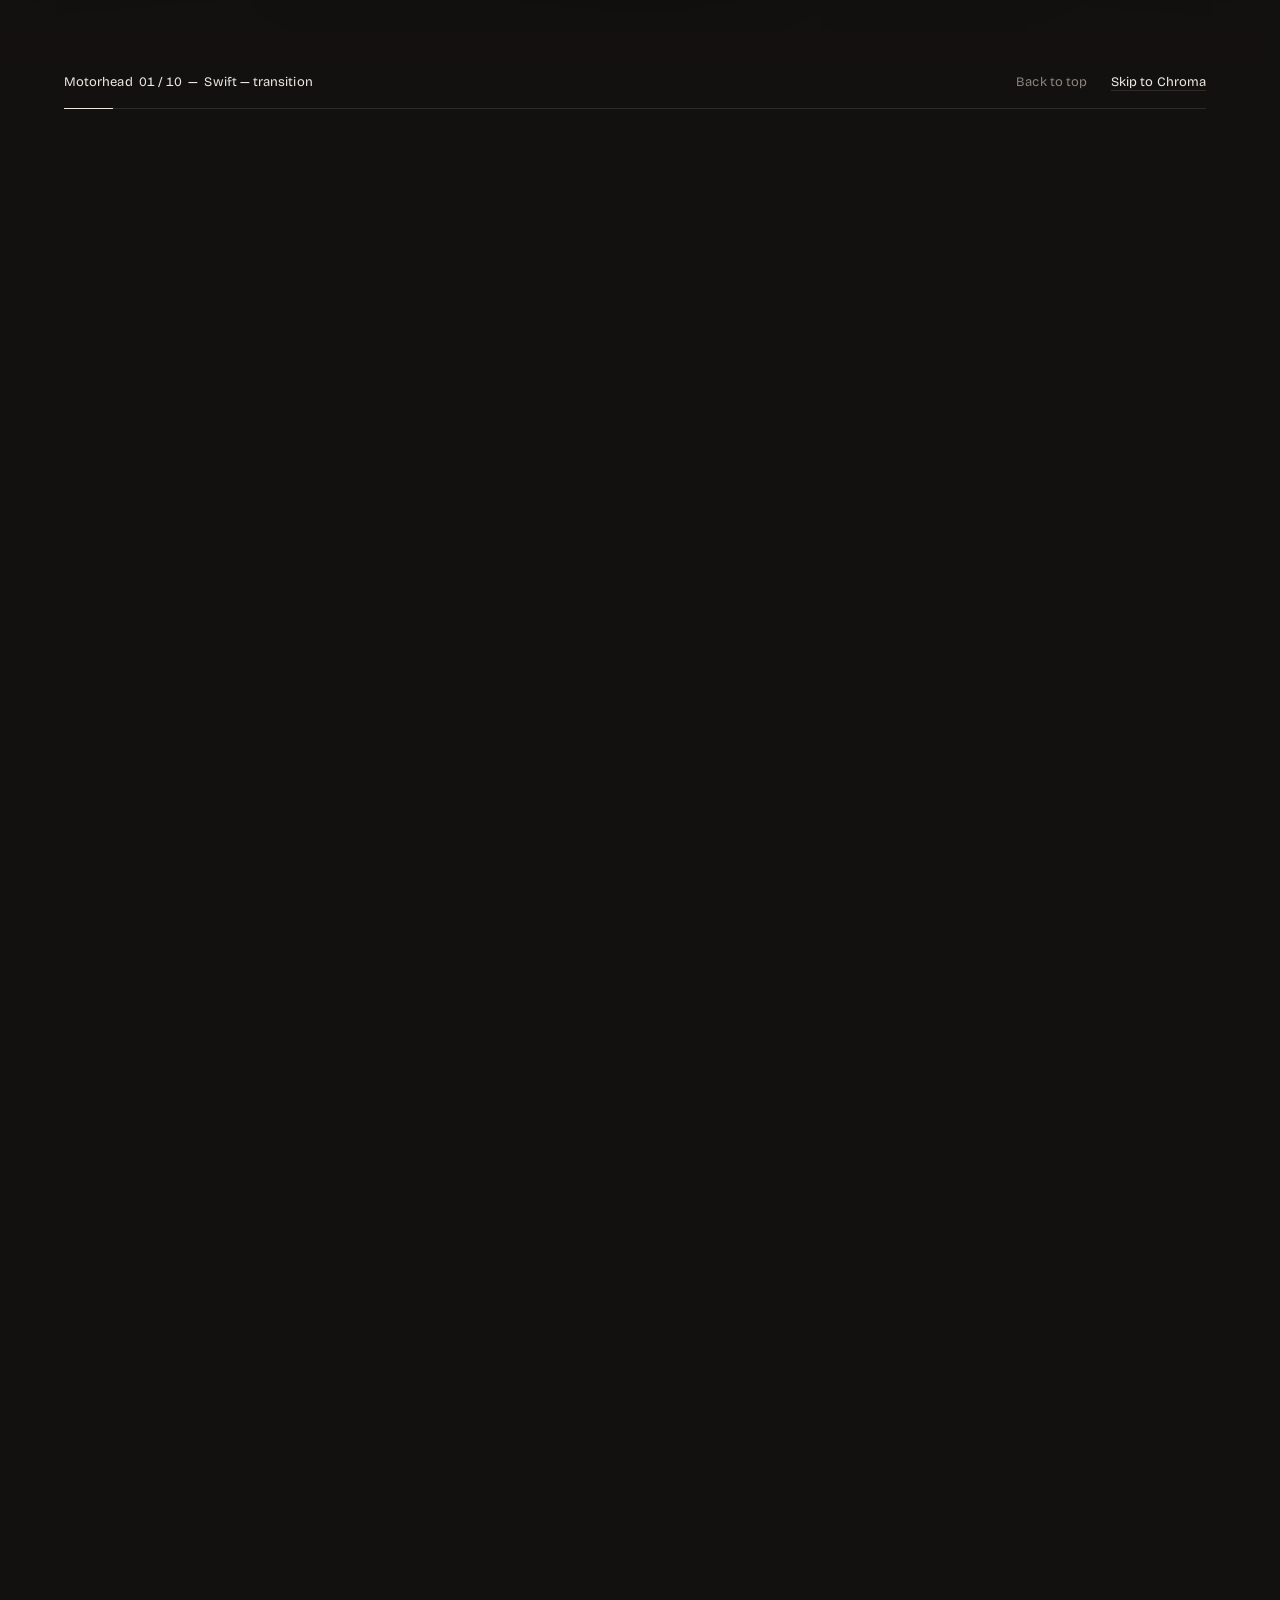
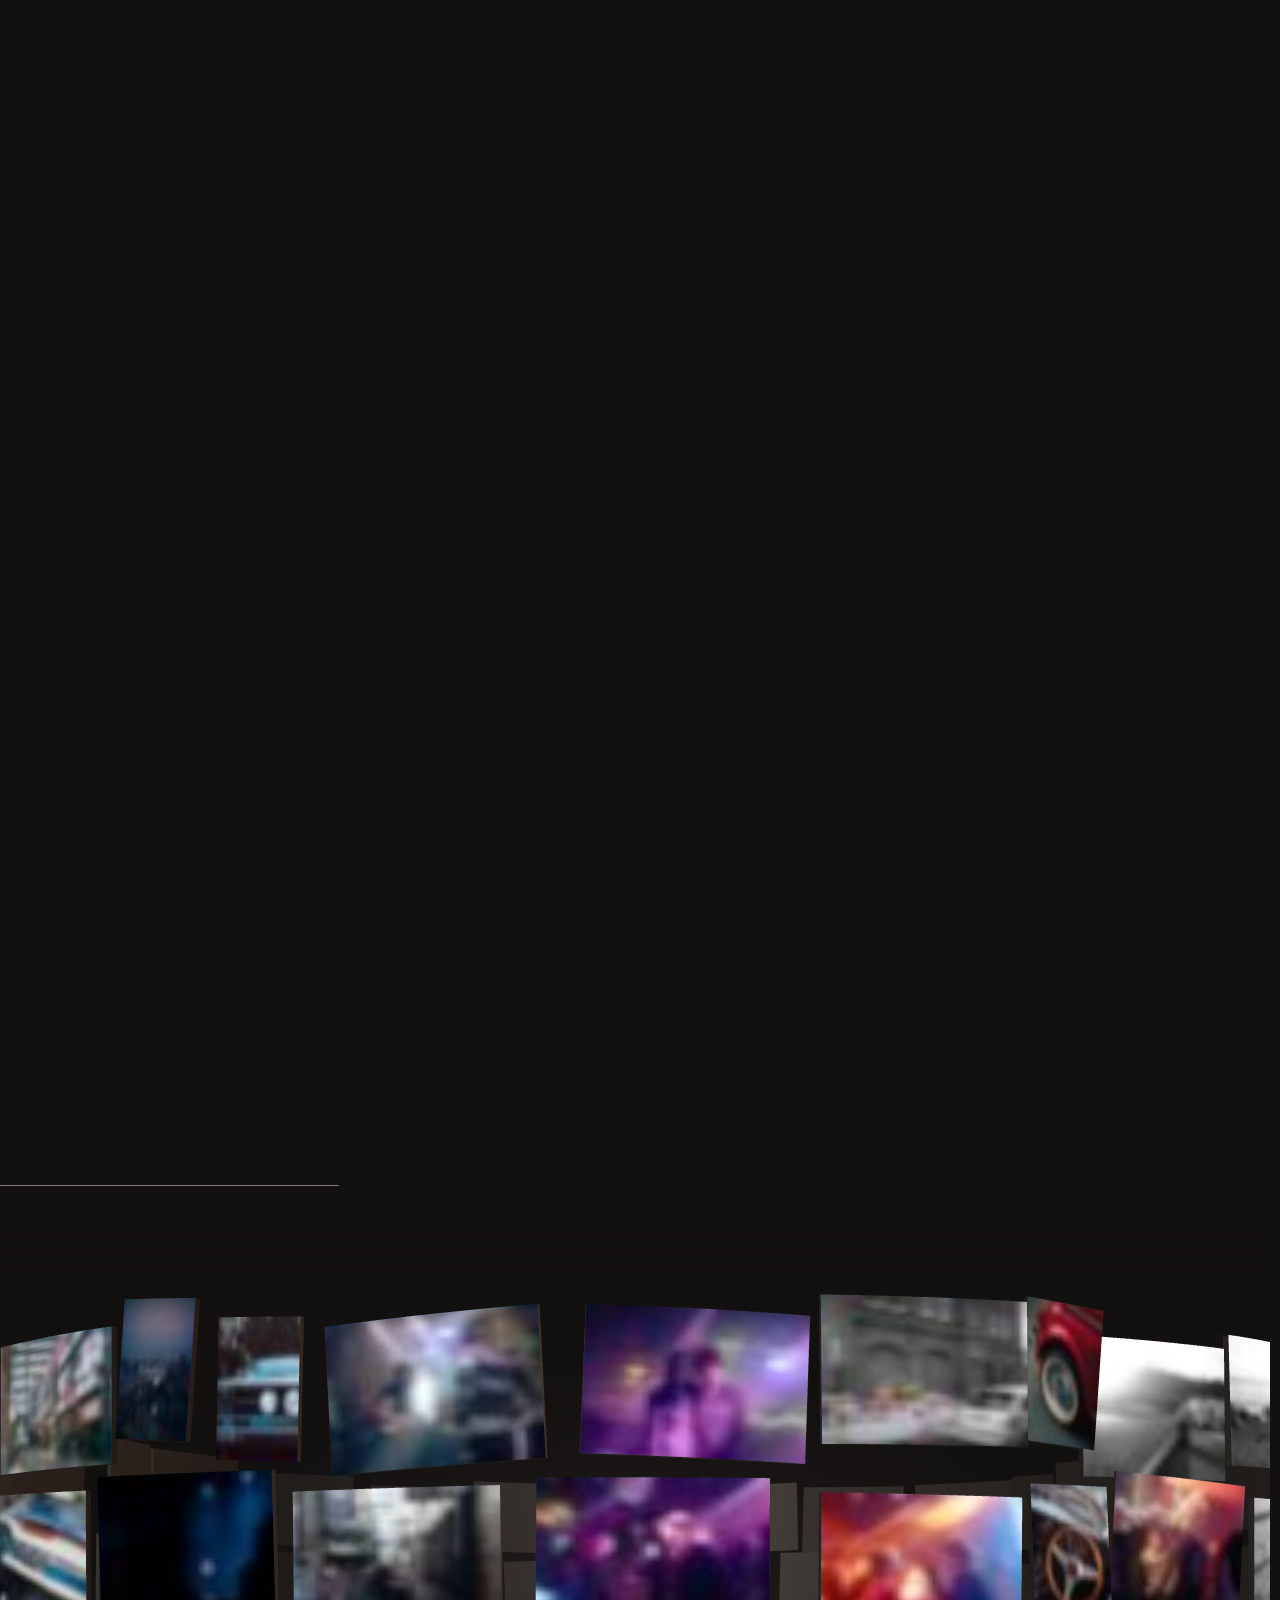
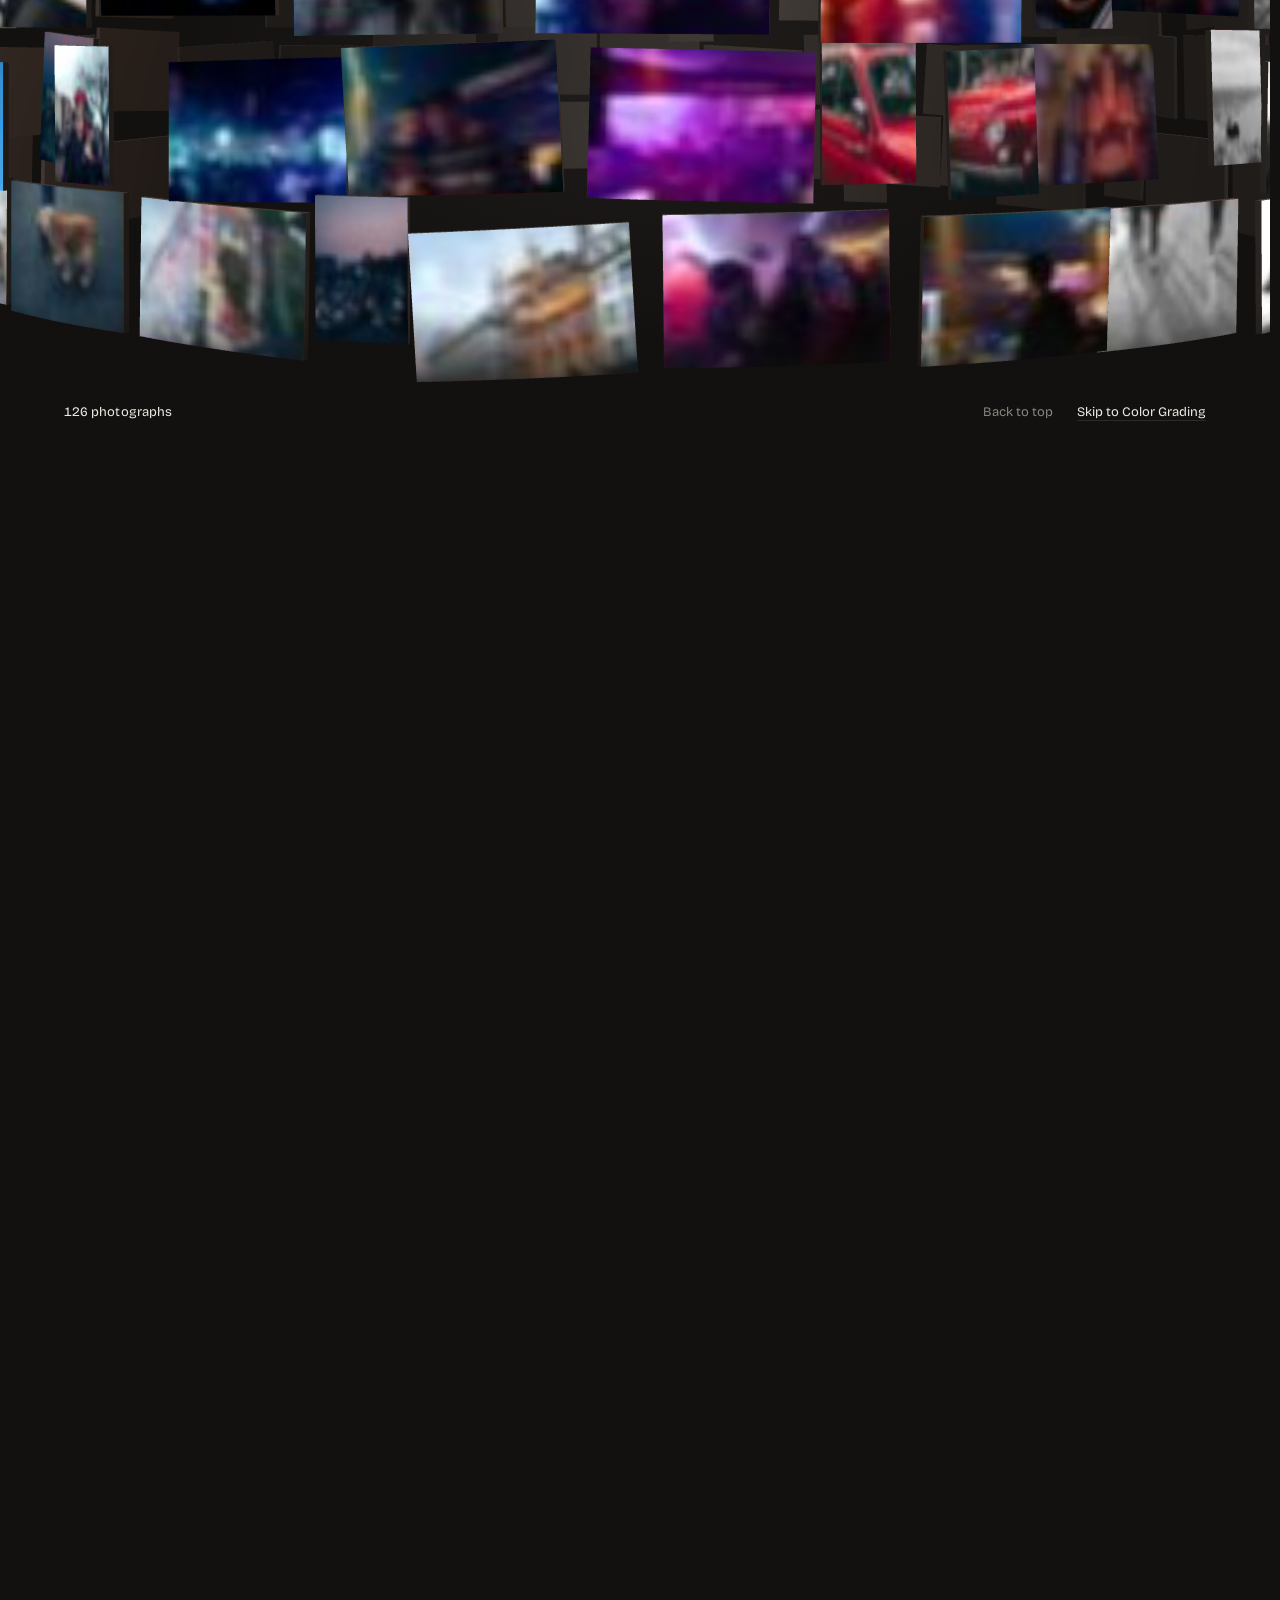
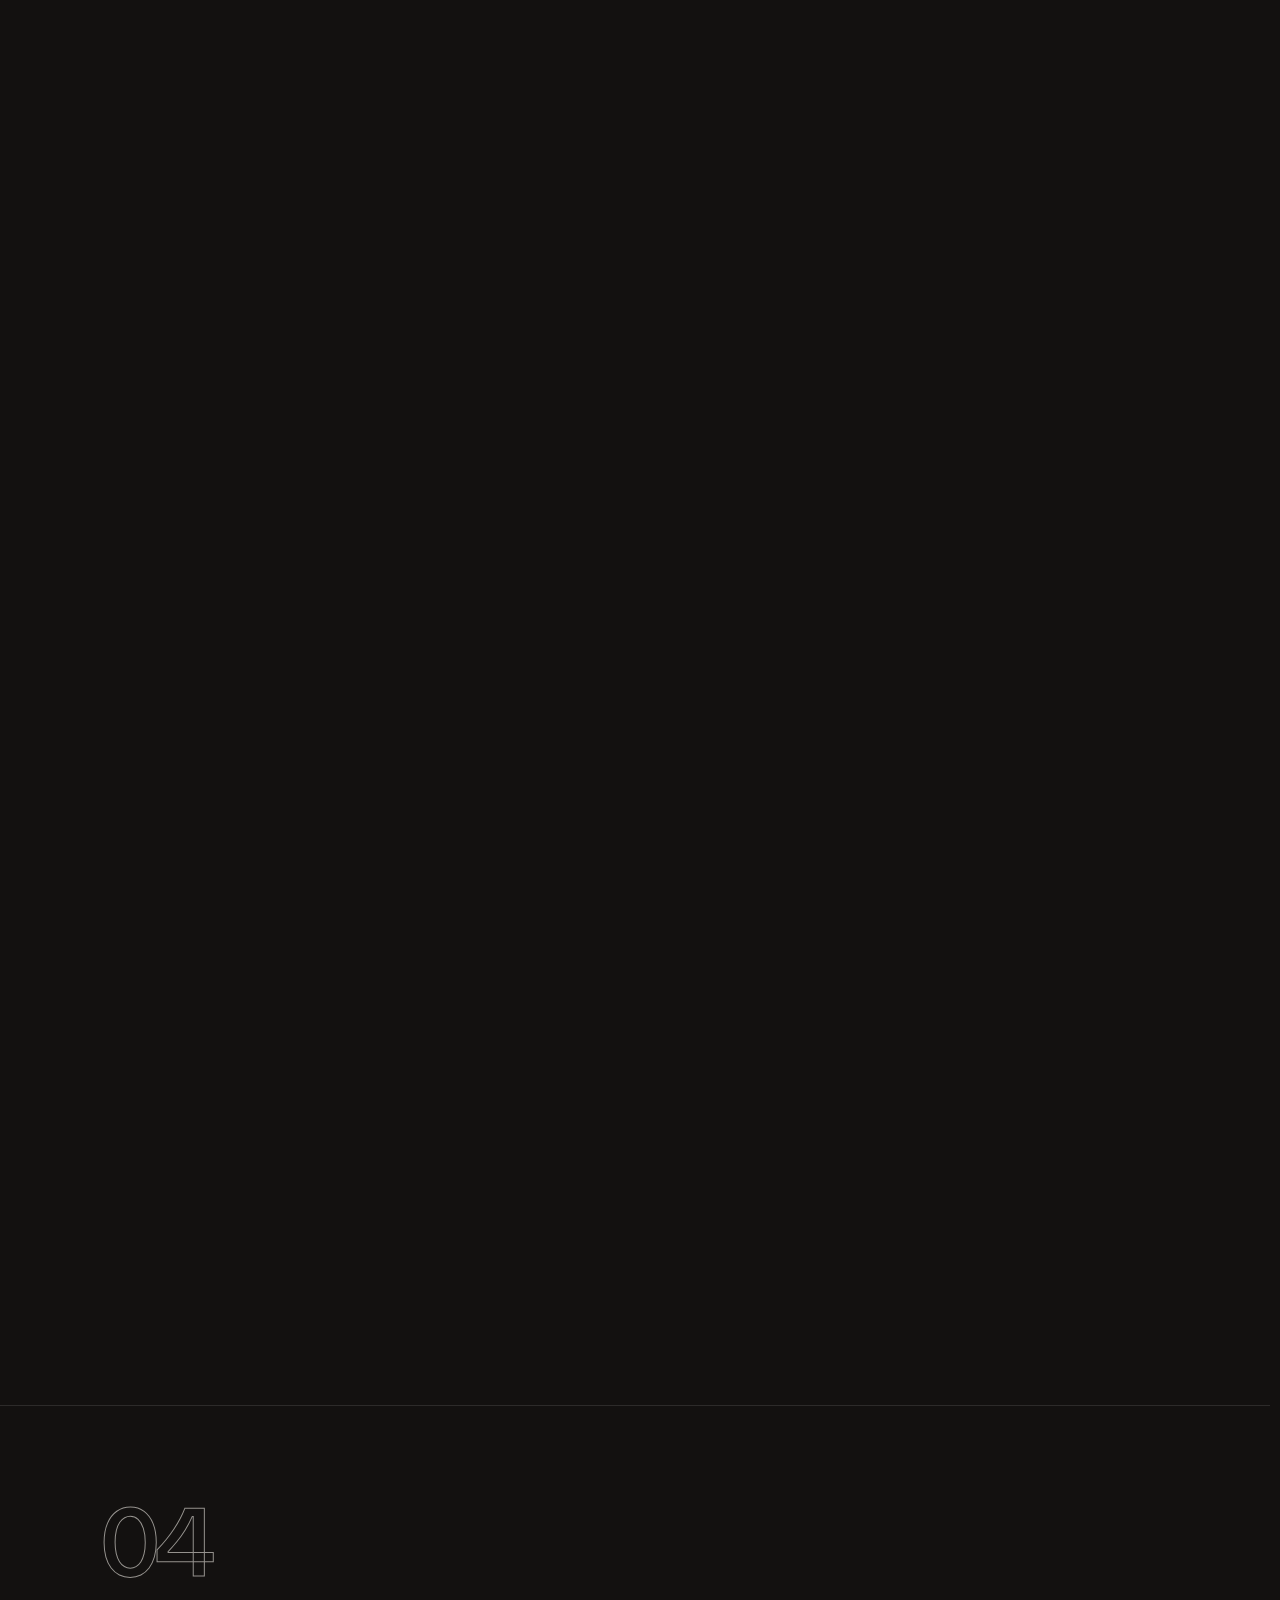
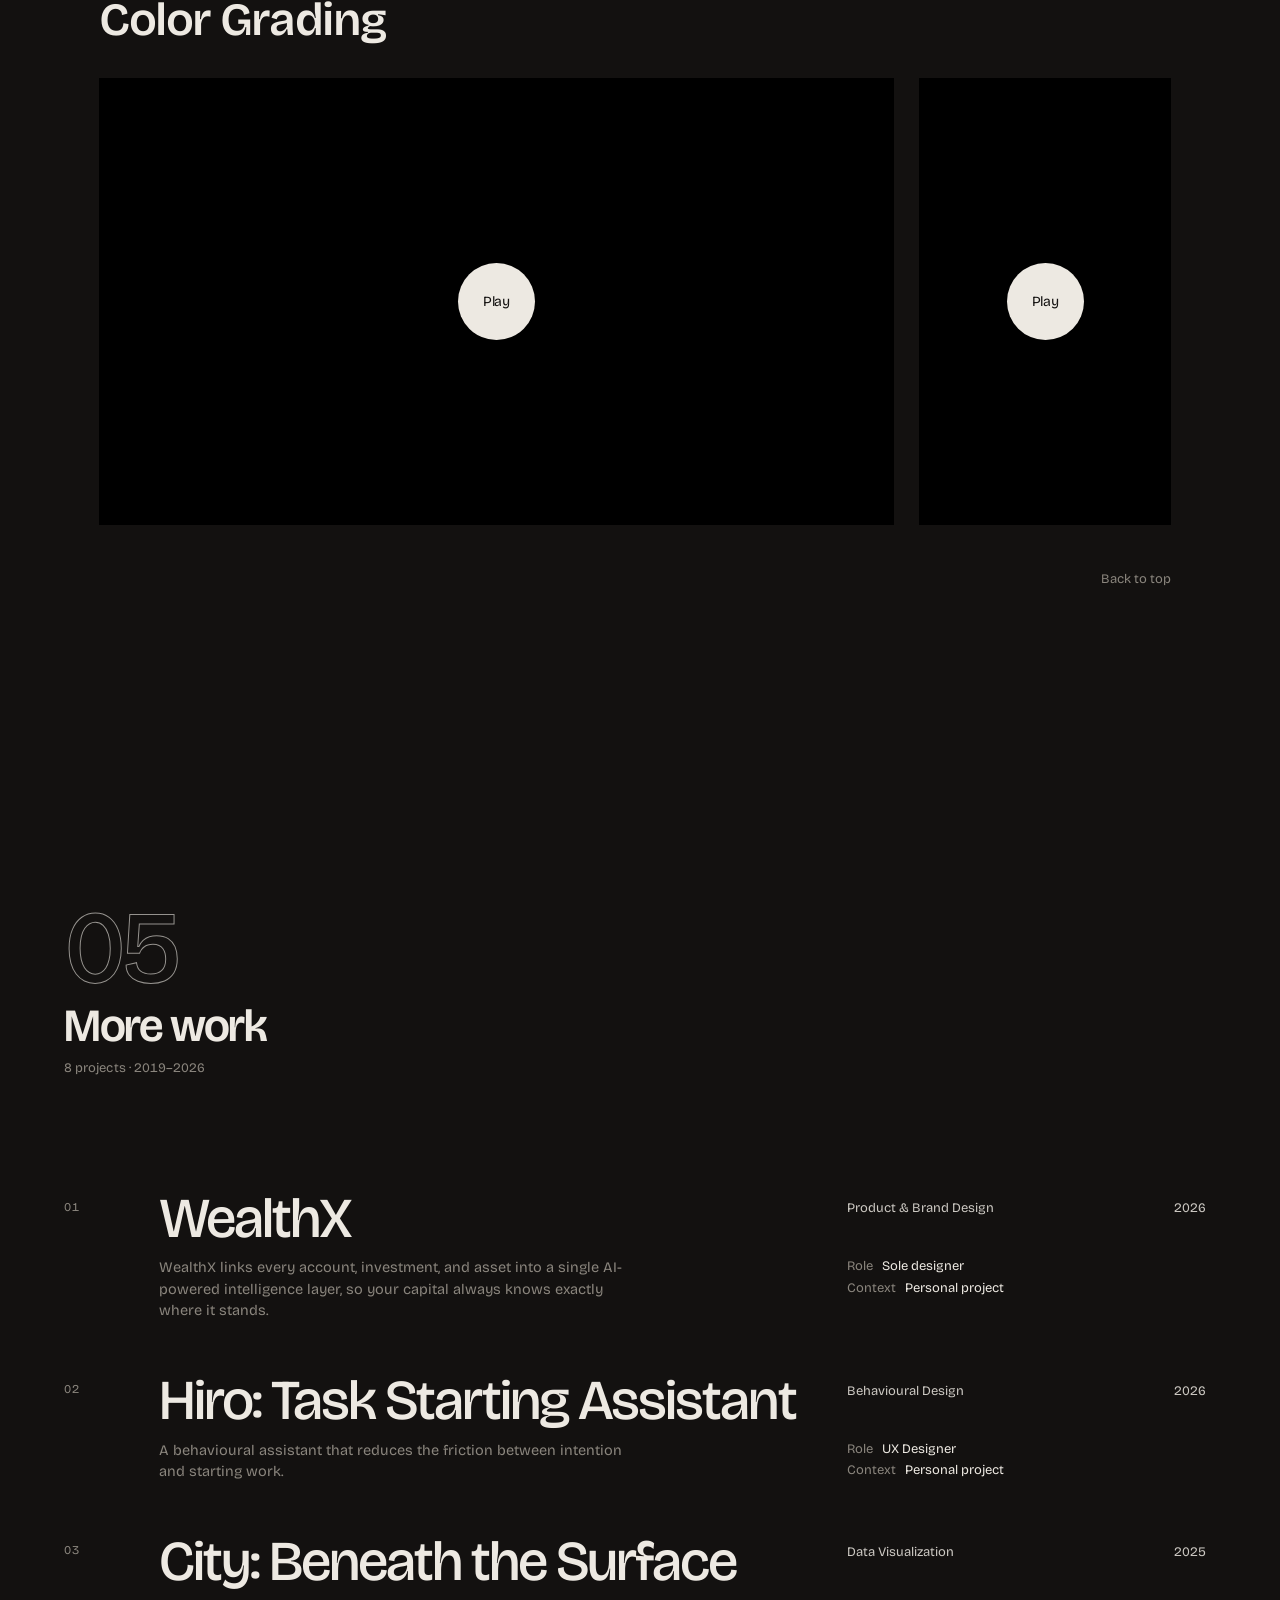
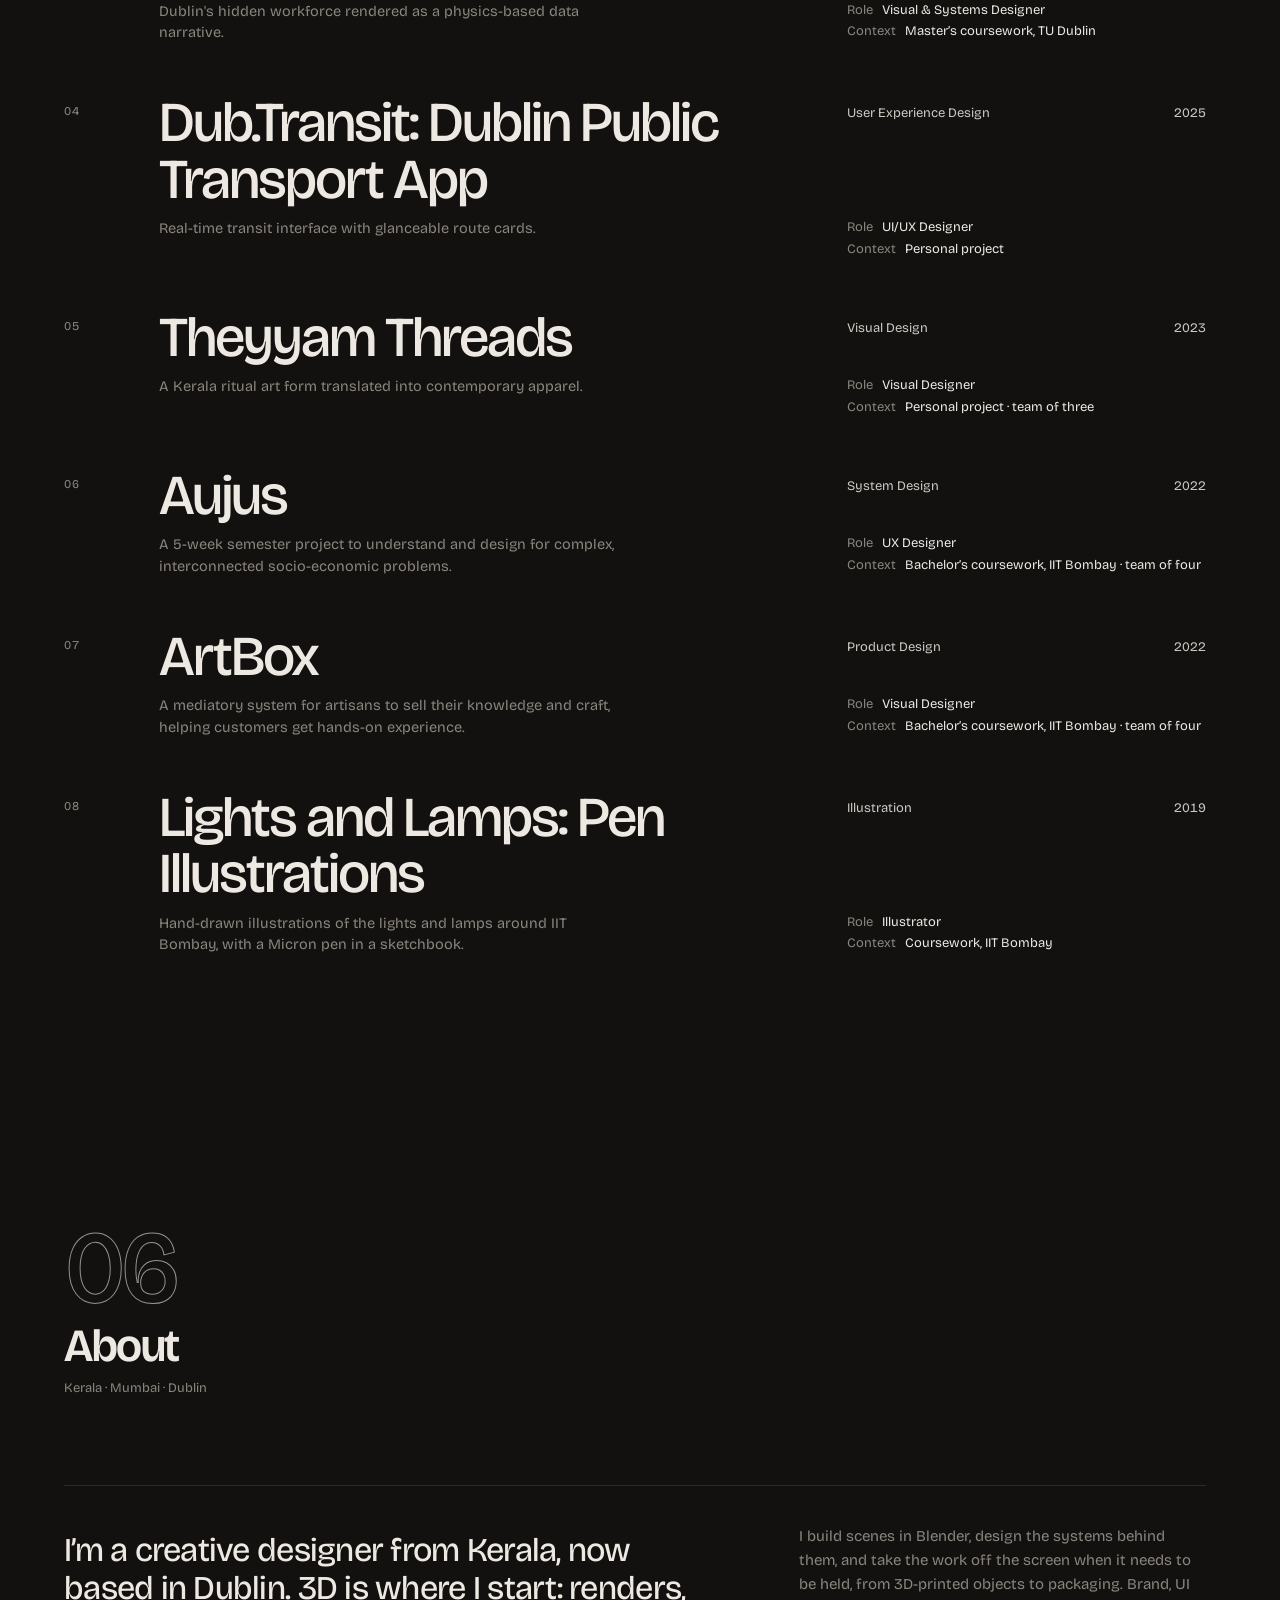
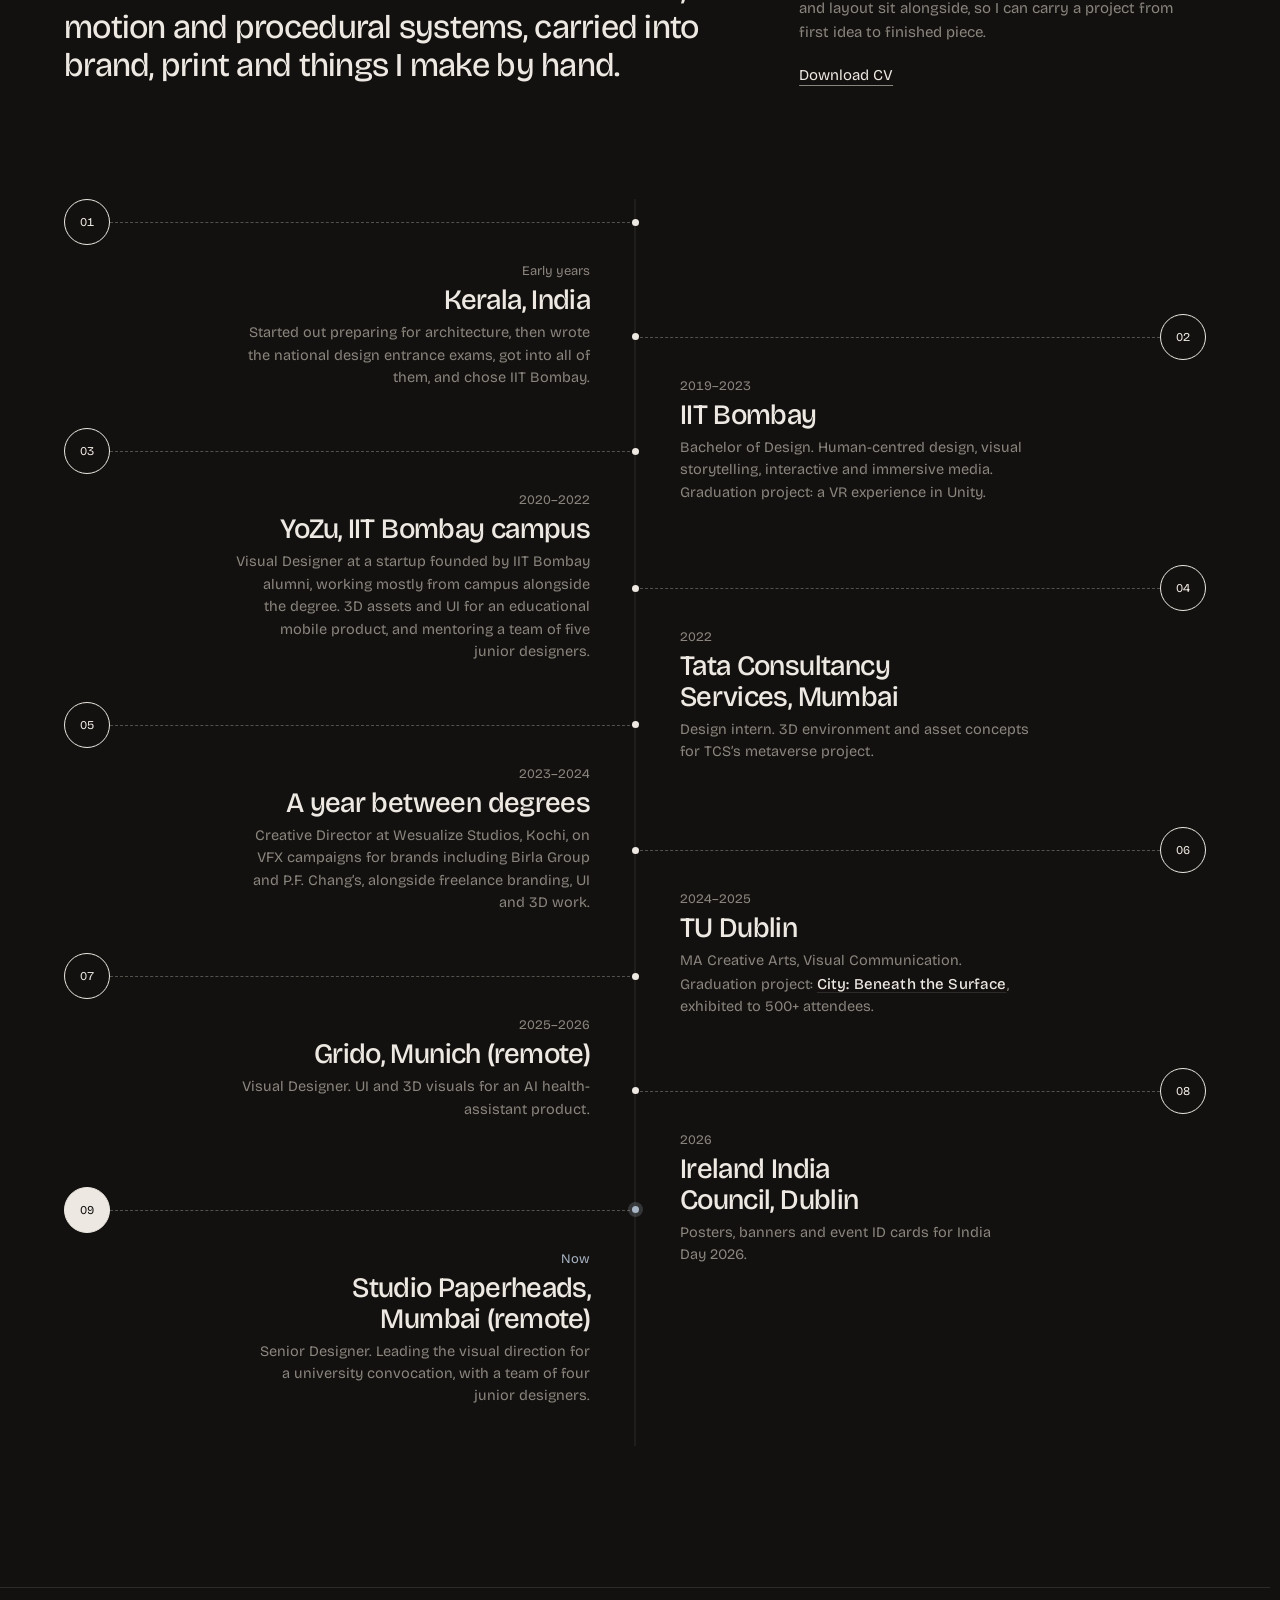
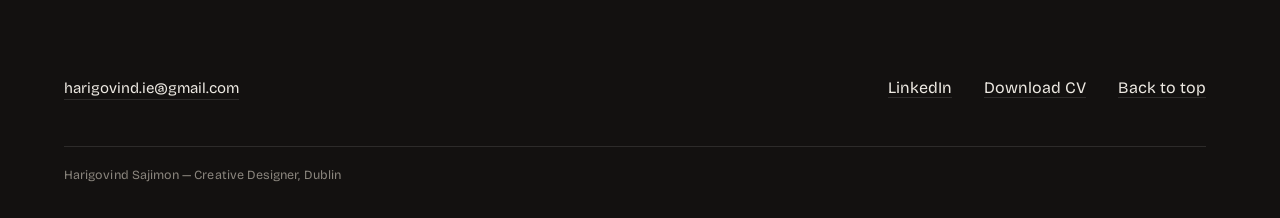
==== commit 5895a815: "Add Lights and Lamps: Pen Illustrations (2019, coursework) to More work; drawings shown whole on whi" ====
--- a/index.html
+++ b/index.html
@@ -34,7 +34,7 @@
   <link rel="stylesheet" href="styles.css?v=4">
   <link rel="stylesheet" href="look.css?v=7">
   <link rel="stylesheet" href="read.css?v=9">
-  <link rel="stylesheet" href="journal.css?v=16">
+  <link rel="stylesheet" href="journal.css?v=17">
 <link rel="stylesheet" href="voice.css?v=58">
   <script type="importmap">
     { "imports": { "three": "./vendor/three/three.module.min.js" } }
@@ -267,7 +267,7 @@
       <header class="ix__head">
         <span class="lk__no" aria-hidden="true">05</span>
         <h2 class="ix__title" id="ixTitle">More work</h2>
-        <p class="ix__range">7 projects &middot; 2022&ndash;2026</p>
+        <p class="ix__range">8 projects &middot; 2019&ndash;2026</p>
       </header>
 
       <div class="ix__cols" aria-hidden="true">
@@ -357,6 +357,18 @@
             <span class="ix__desc">A mediatory system for artisans to sell their knowledge and craft, helping customers get hands-on experience.</span>
             <span class="ix__tags"><span>Brand</span><span>Packaging</span></span>
             <img class="ix__thumb" src="images/index/artbox.jpg" alt="" loading="lazy" decoding="async">
+          </a>
+        </li>
+        <li class="ix__item">
+          <a class="ix__row" href="#project/illustrations" data-project="illustrations" data-preview="images/index/illustrations.jpg" data-gallery="images/index/illustrations.jpg,images/index/illustrations/01.jpg,images/index/illustrations/02.jpg,images/index/illustrations/03.jpg,images/index/illustrations/04.jpg,images/index/illustrations/05.jpg,images/index/illustrations/06.jpg,images/index/illustrations/07.jpg,images/index/illustrations/08.jpg">
+            <span class="ix__no">08</span>
+            <span class="ix__name"><span class="ix__name-t">Lights and Lamps: Pen Illustrations</span></span>
+            <span class="ix__meta"><span><i>Role</i> Illustrator</span><span><i>Context</i> Coursework, IIT Bombay</span></span>
+            <span class="ix__cat">Illustration</span>
+            <span class="ix__year">2019</span>
+            <span class="ix__desc">Hand-drawn illustrations of the lights and lamps around IIT Bombay, with a Micron pen in a sketchbook.</span>
+            <span class="ix__tags"><span>Illustration</span><span>Pen &amp; Ink</span></span>
+            <img class="ix__thumb" src="images/index/illustrations.jpg" alt="" loading="lazy" decoding="async">
           </a>
         </li>
       </ol>
@@ -532,9 +544,9 @@
 
 
 
-  <script src="journal-config.js?v=15"></script>
+  <script src="journal-config.js?v=16"></script>
   <script src="journal.js?v=14"></script>
-  <script src="script.js?v=22"></script>
+  <script src="script.js?v=23"></script>
   <script src="reel.js?v=5"></script>
   <script type="module" src="archive-page.js?v=10"></script>
     <script src="look.js?v=12"></script>
--- a/journal.css
+++ b/journal.css
@@ -380,3 +380,6 @@
 .journal .cs-vfig--row .film__bar { flex-wrap: wrap; row-gap: 4px; column-gap: 12px; font-size: 12px; padding: 18px 12px 10px; }
 .journal .cs-vfig--row .film__track { order: -1; flex-basis: 100%; }
 .journal .cs-vfig--row .film__time { margin-right: auto; }
+
+/* drawings: shown whole on white, never cropped */
+.journal .cs-vfig--contain .cs-video { object-fit: contain; background: #fff; }
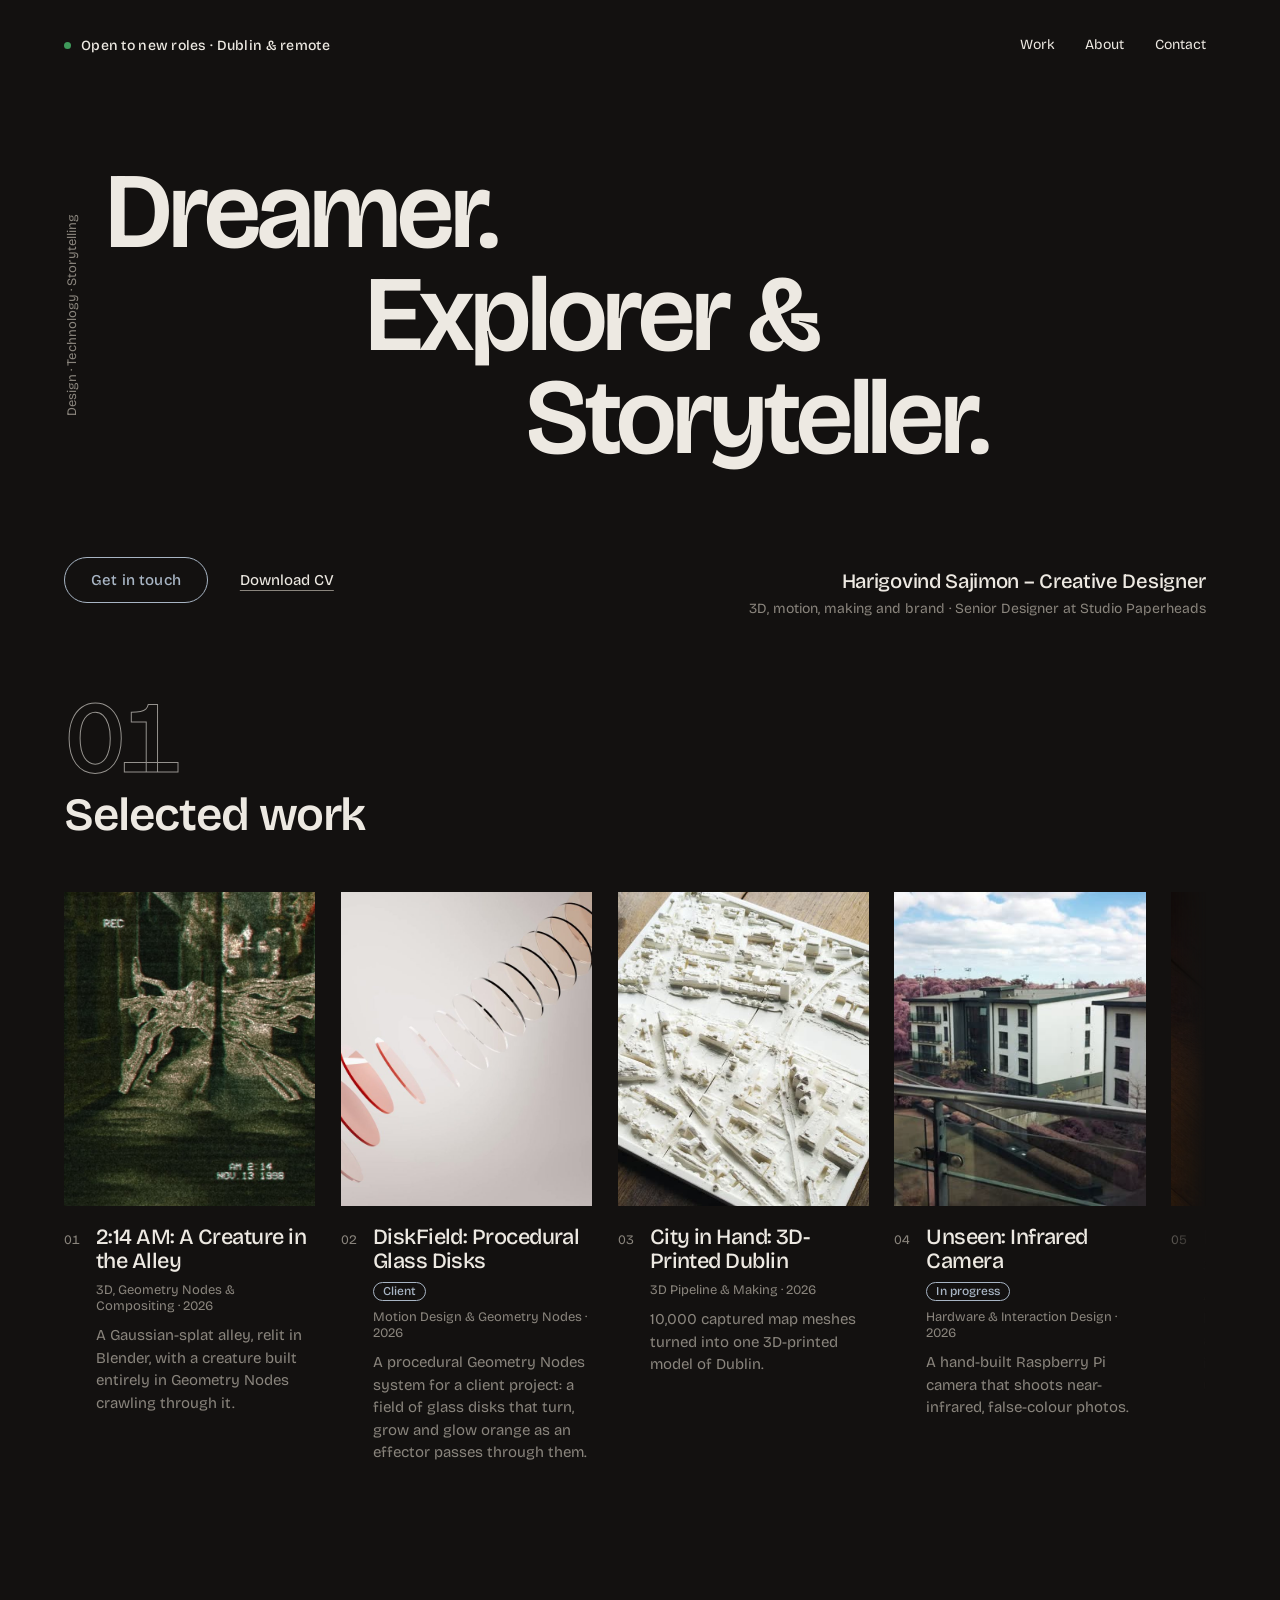
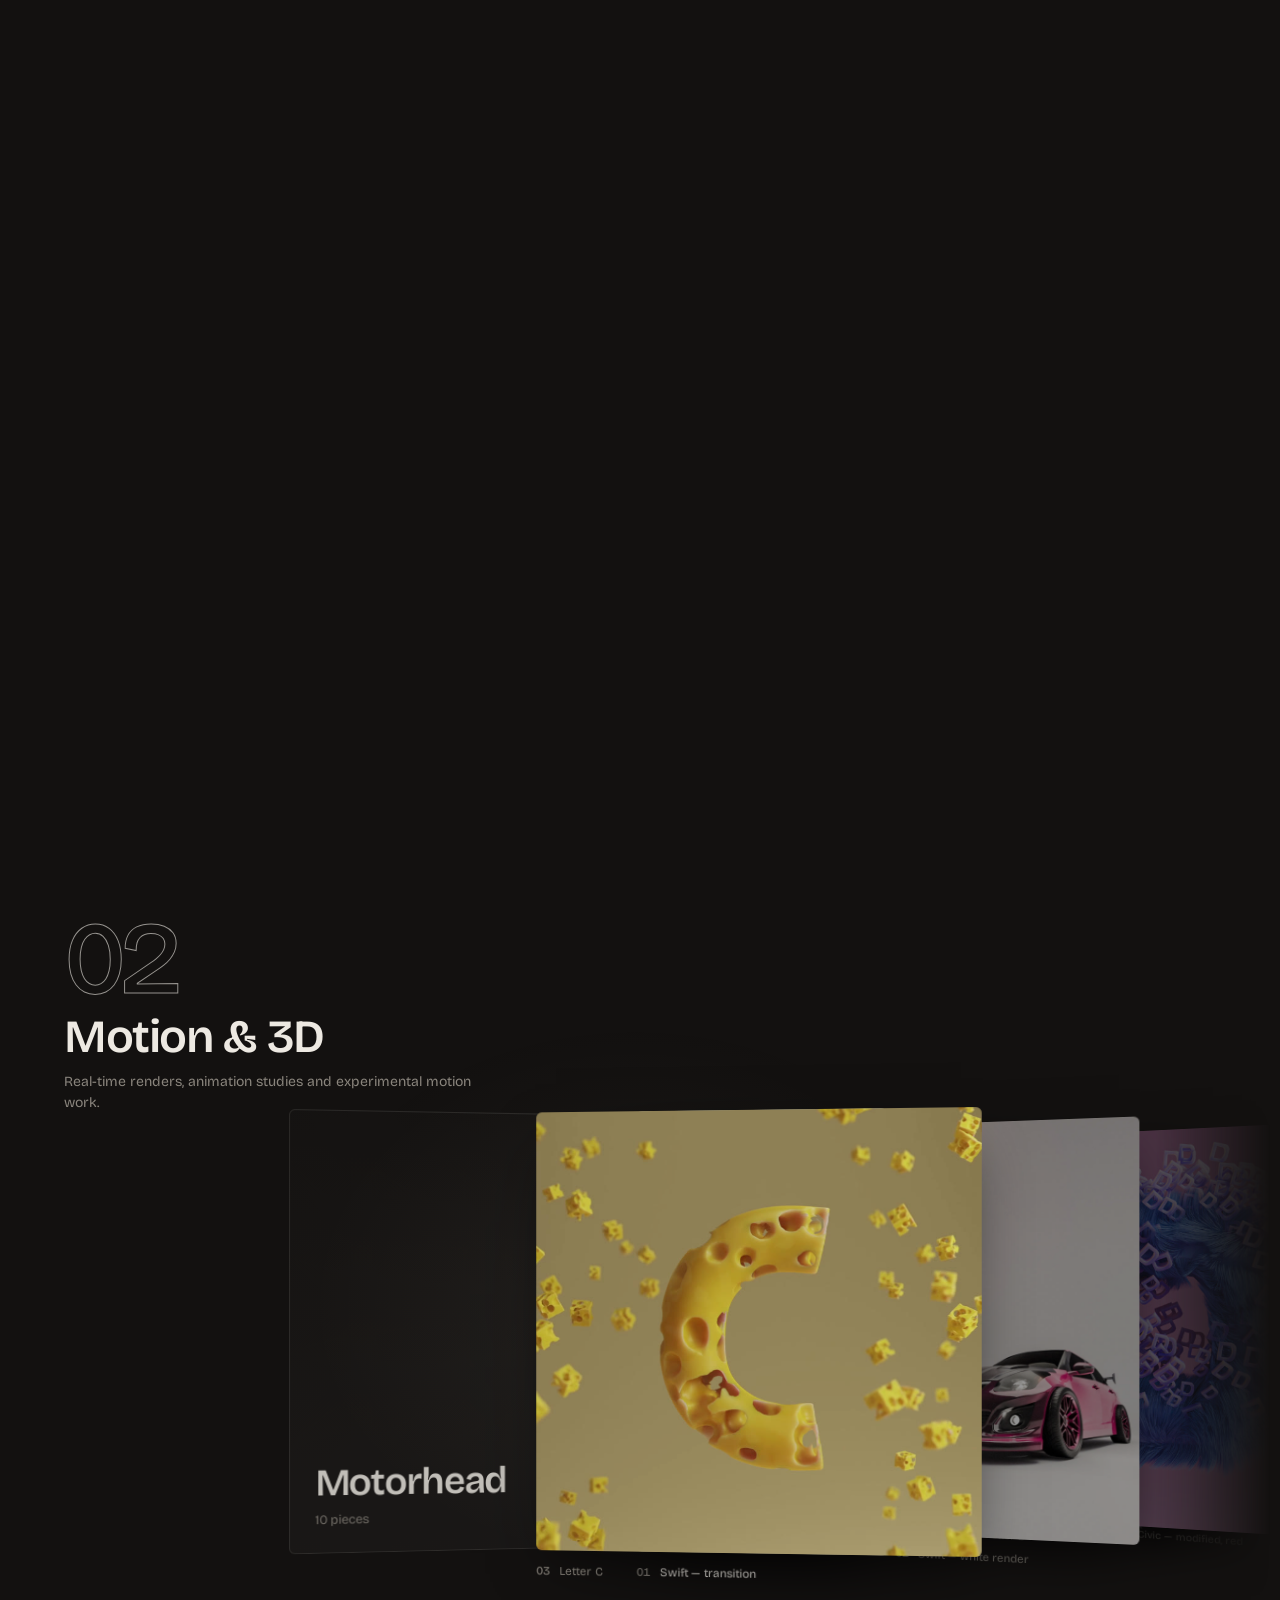
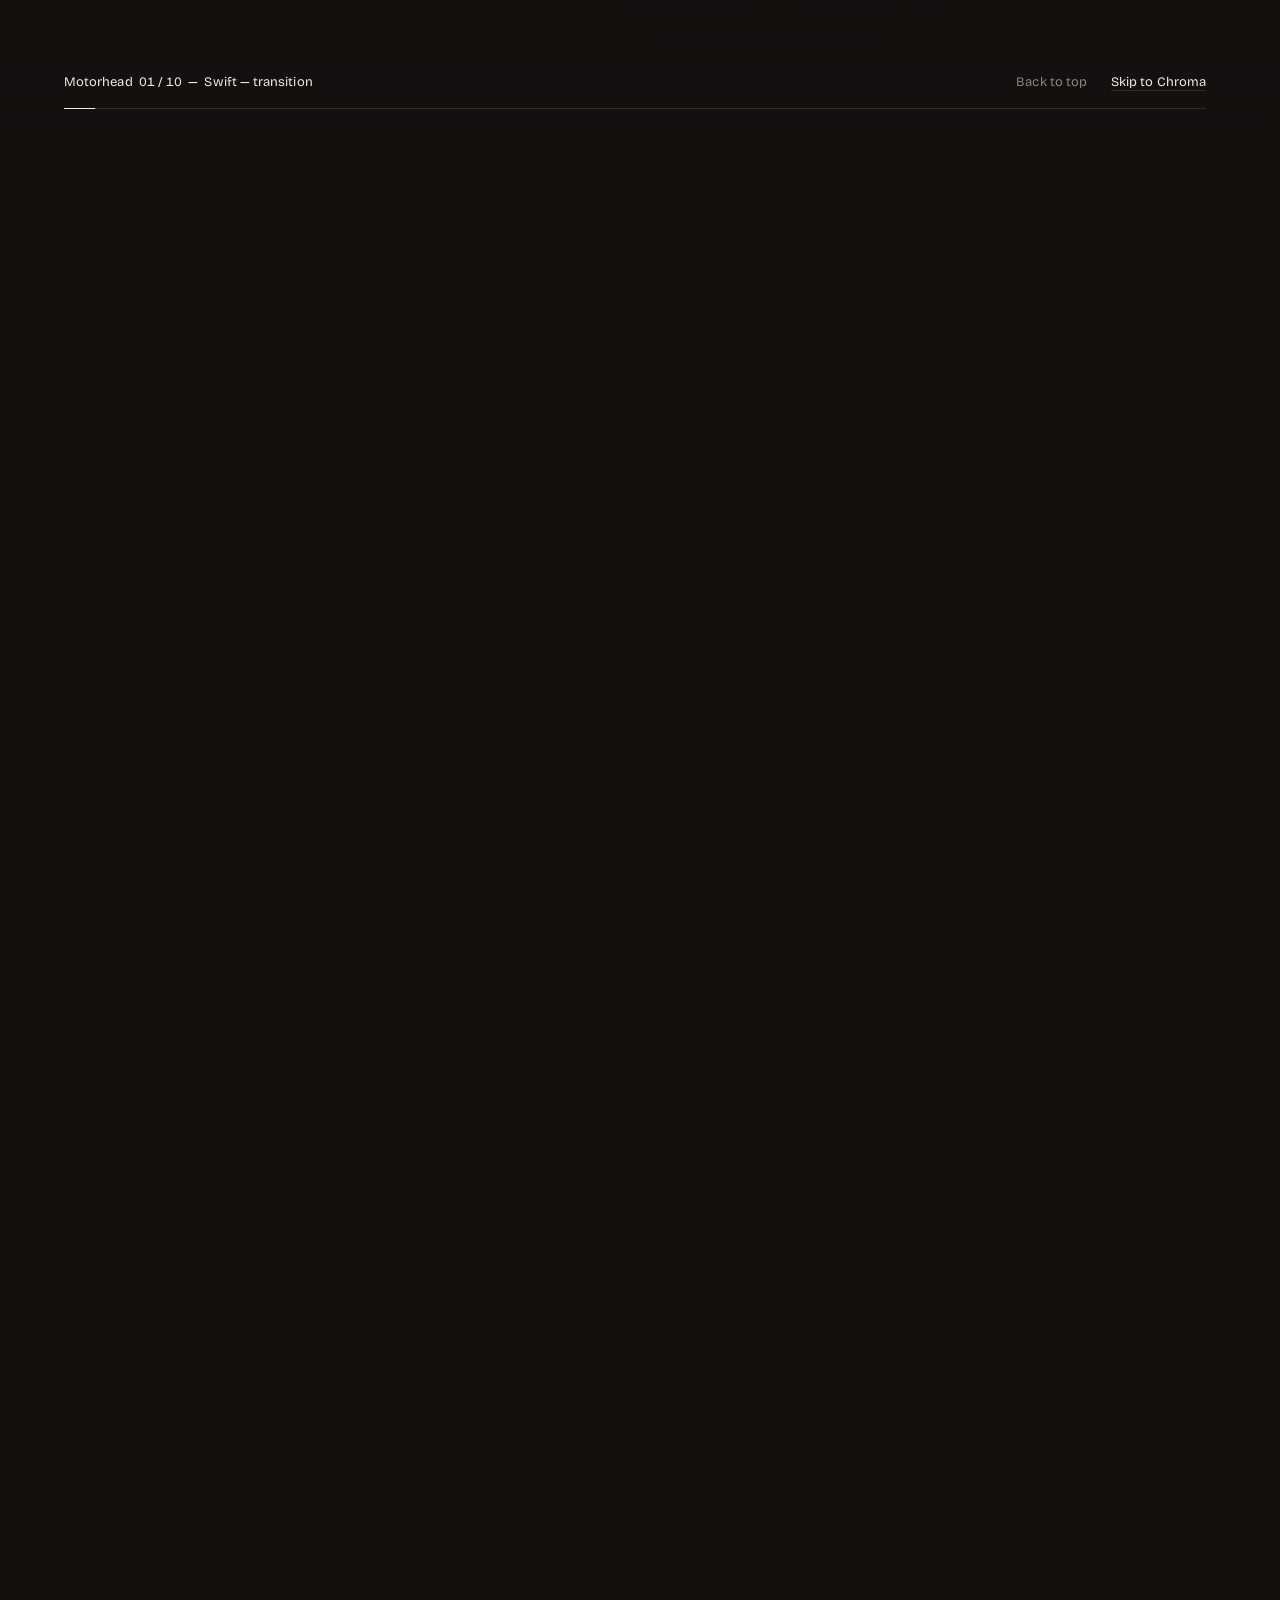
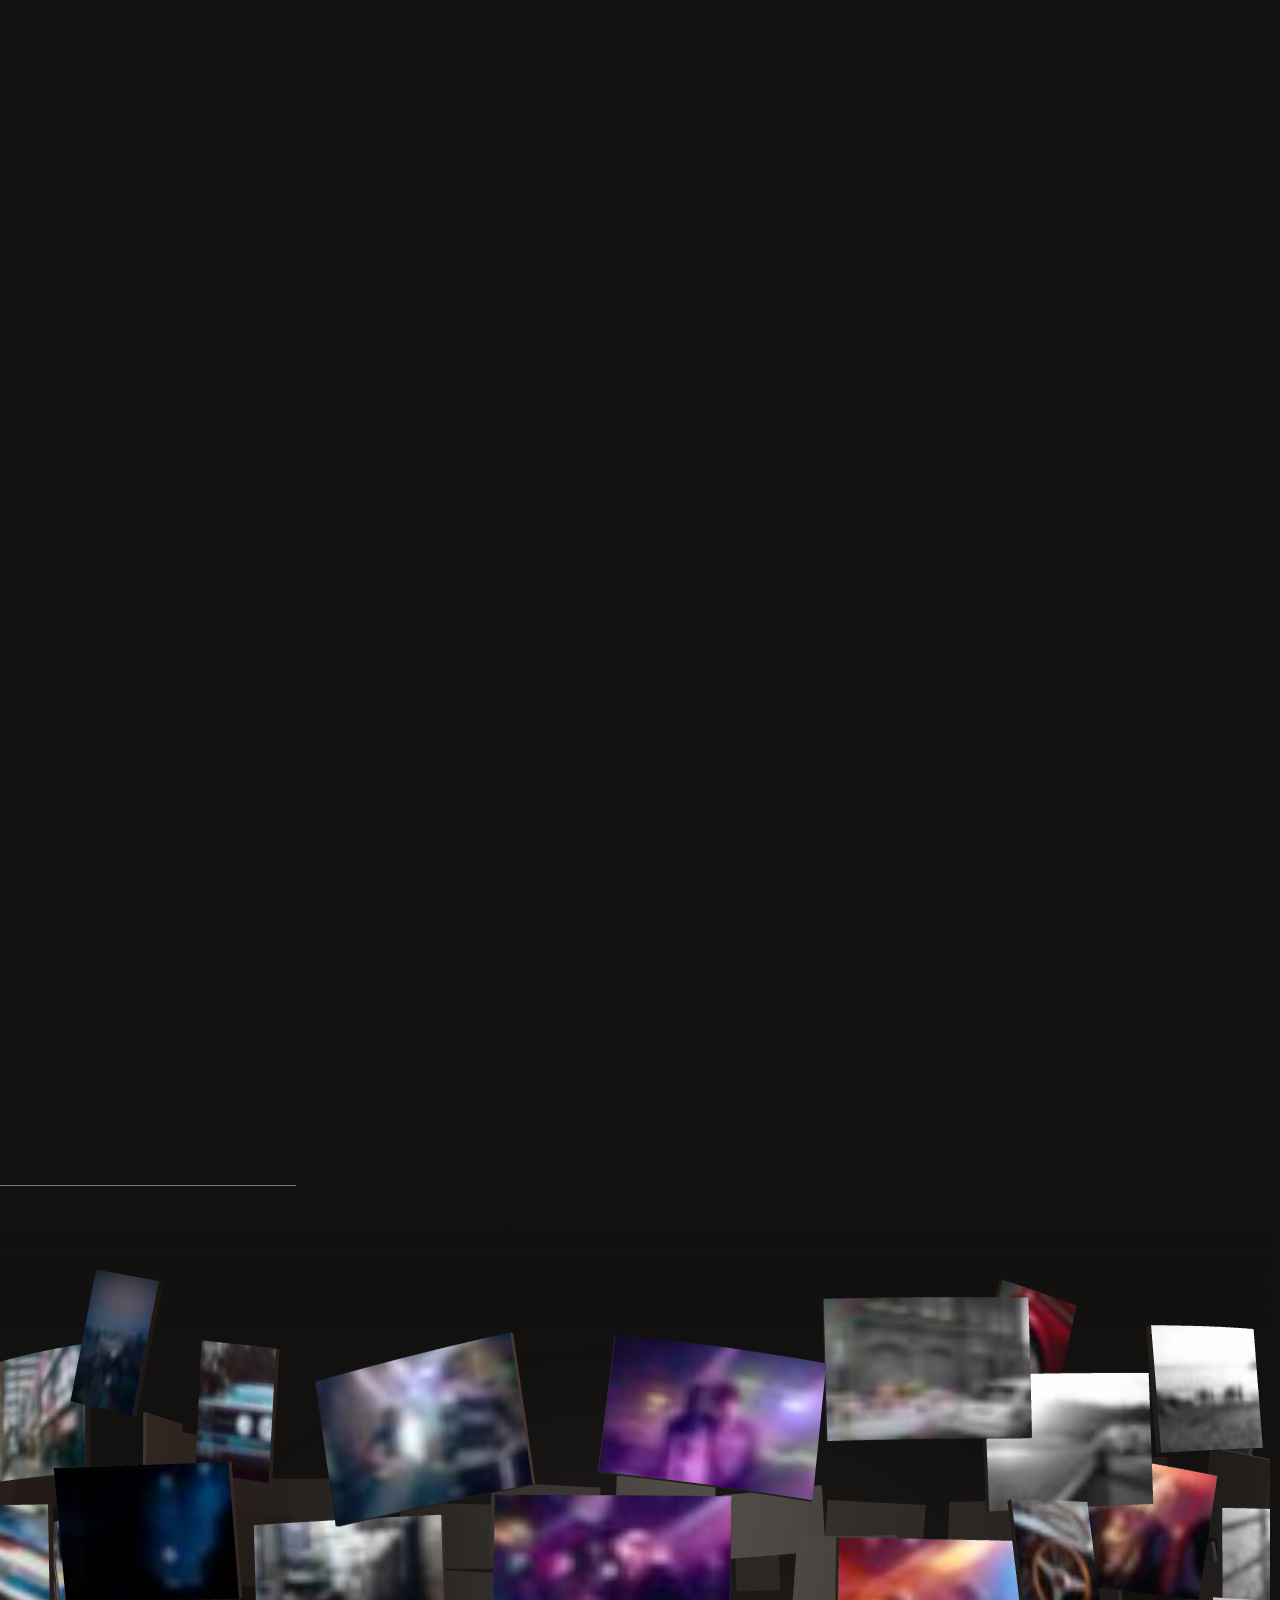
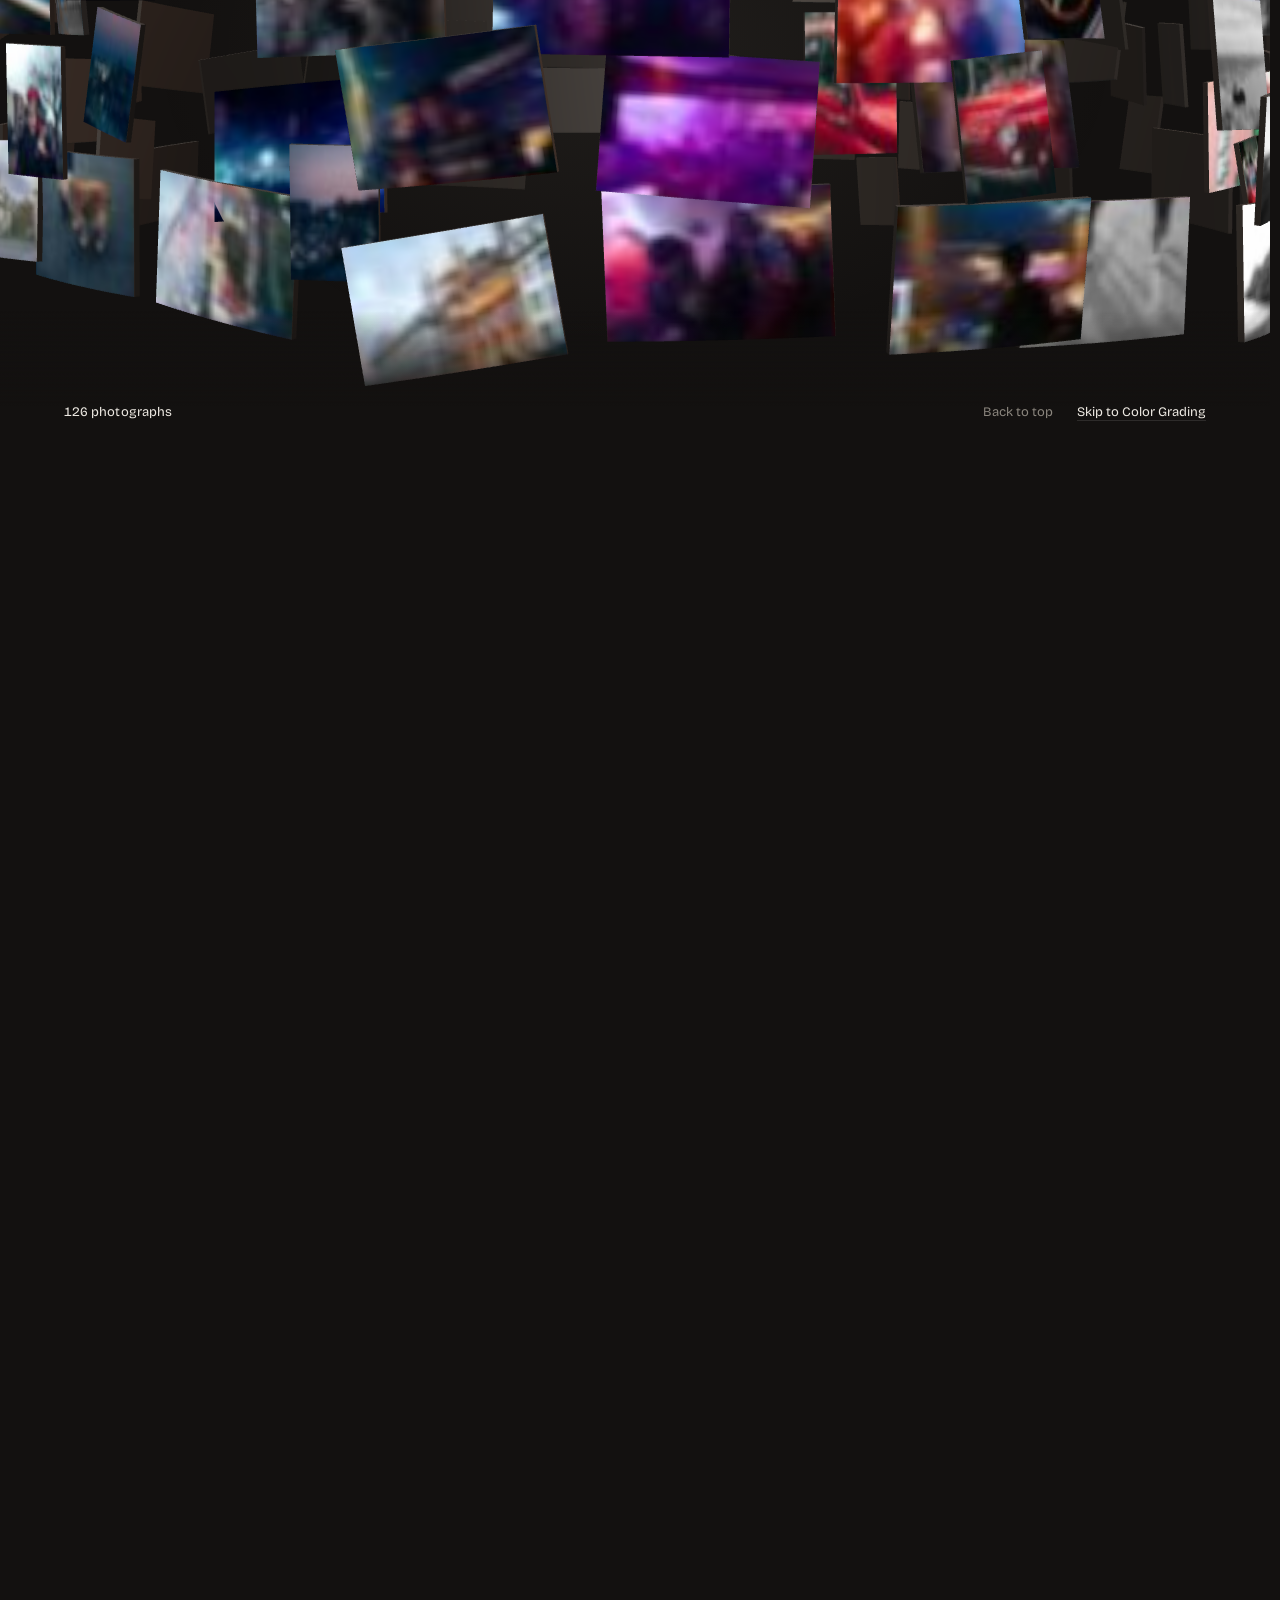
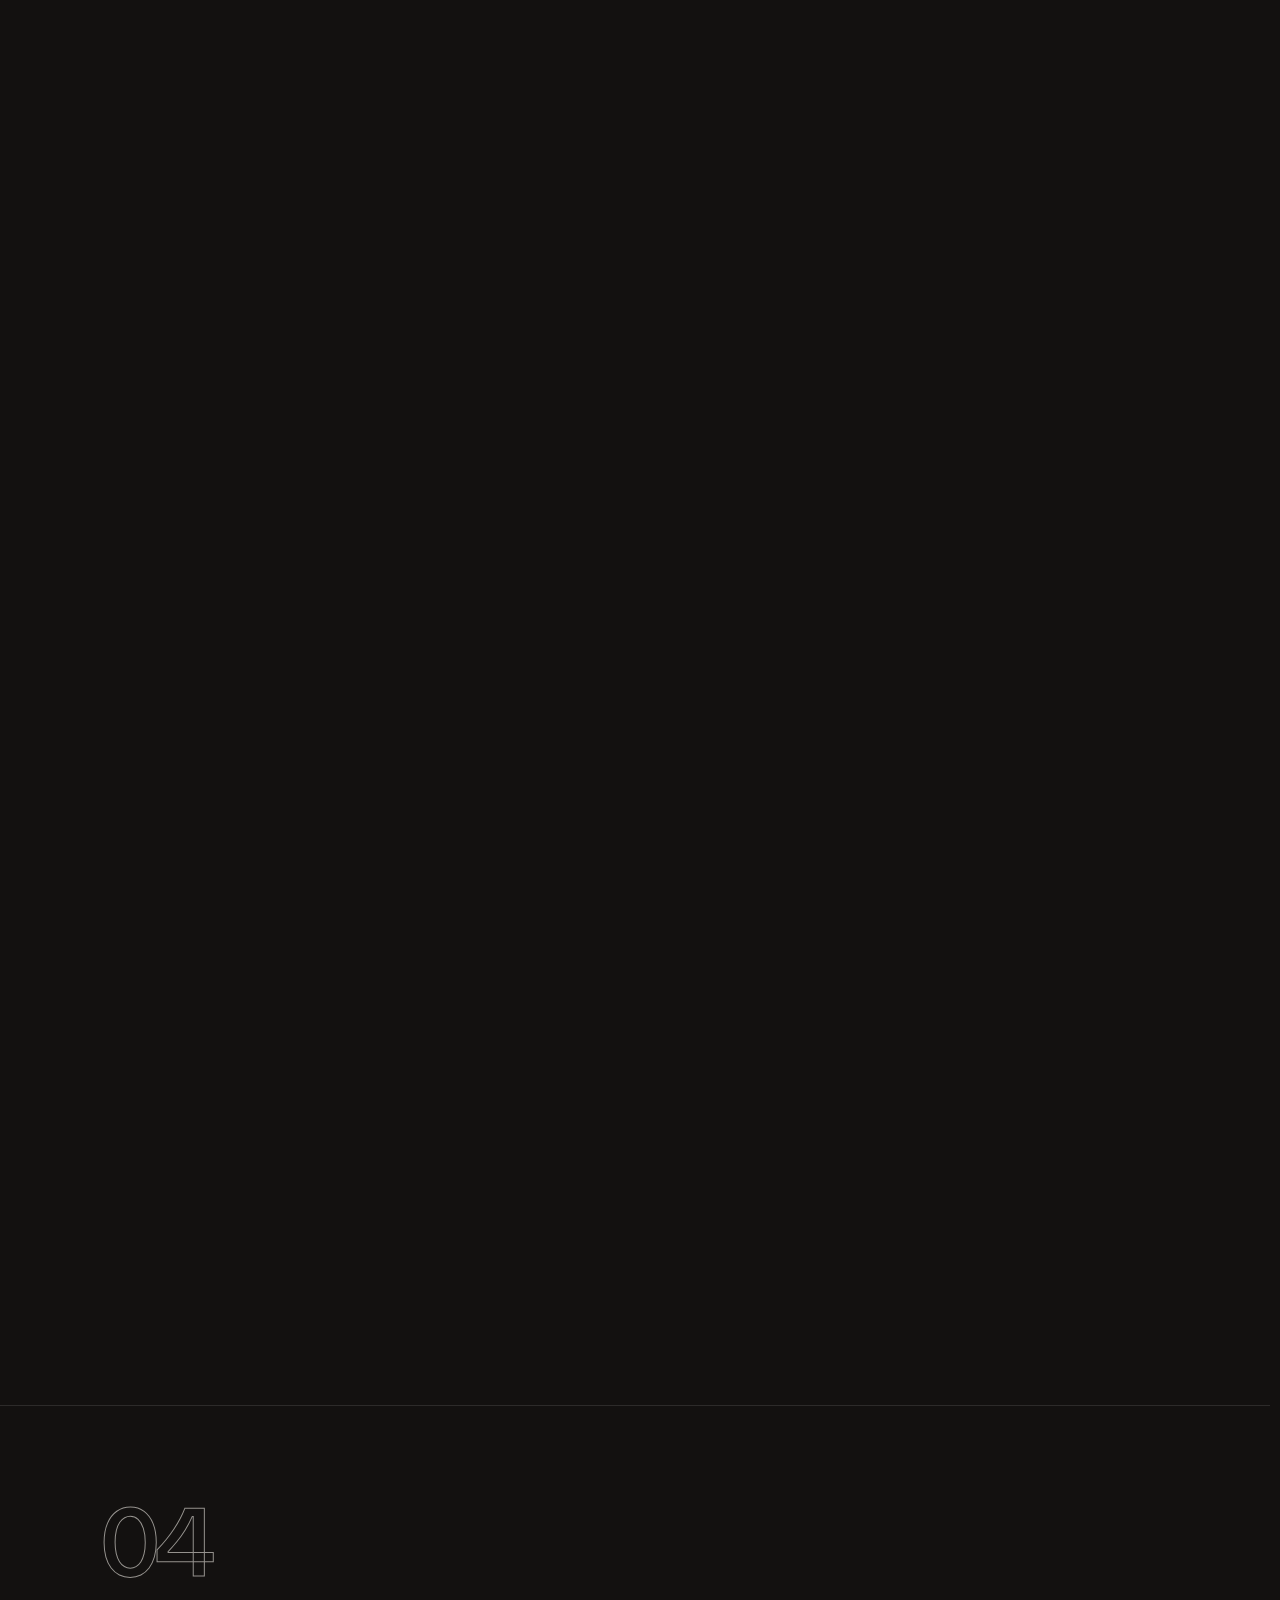
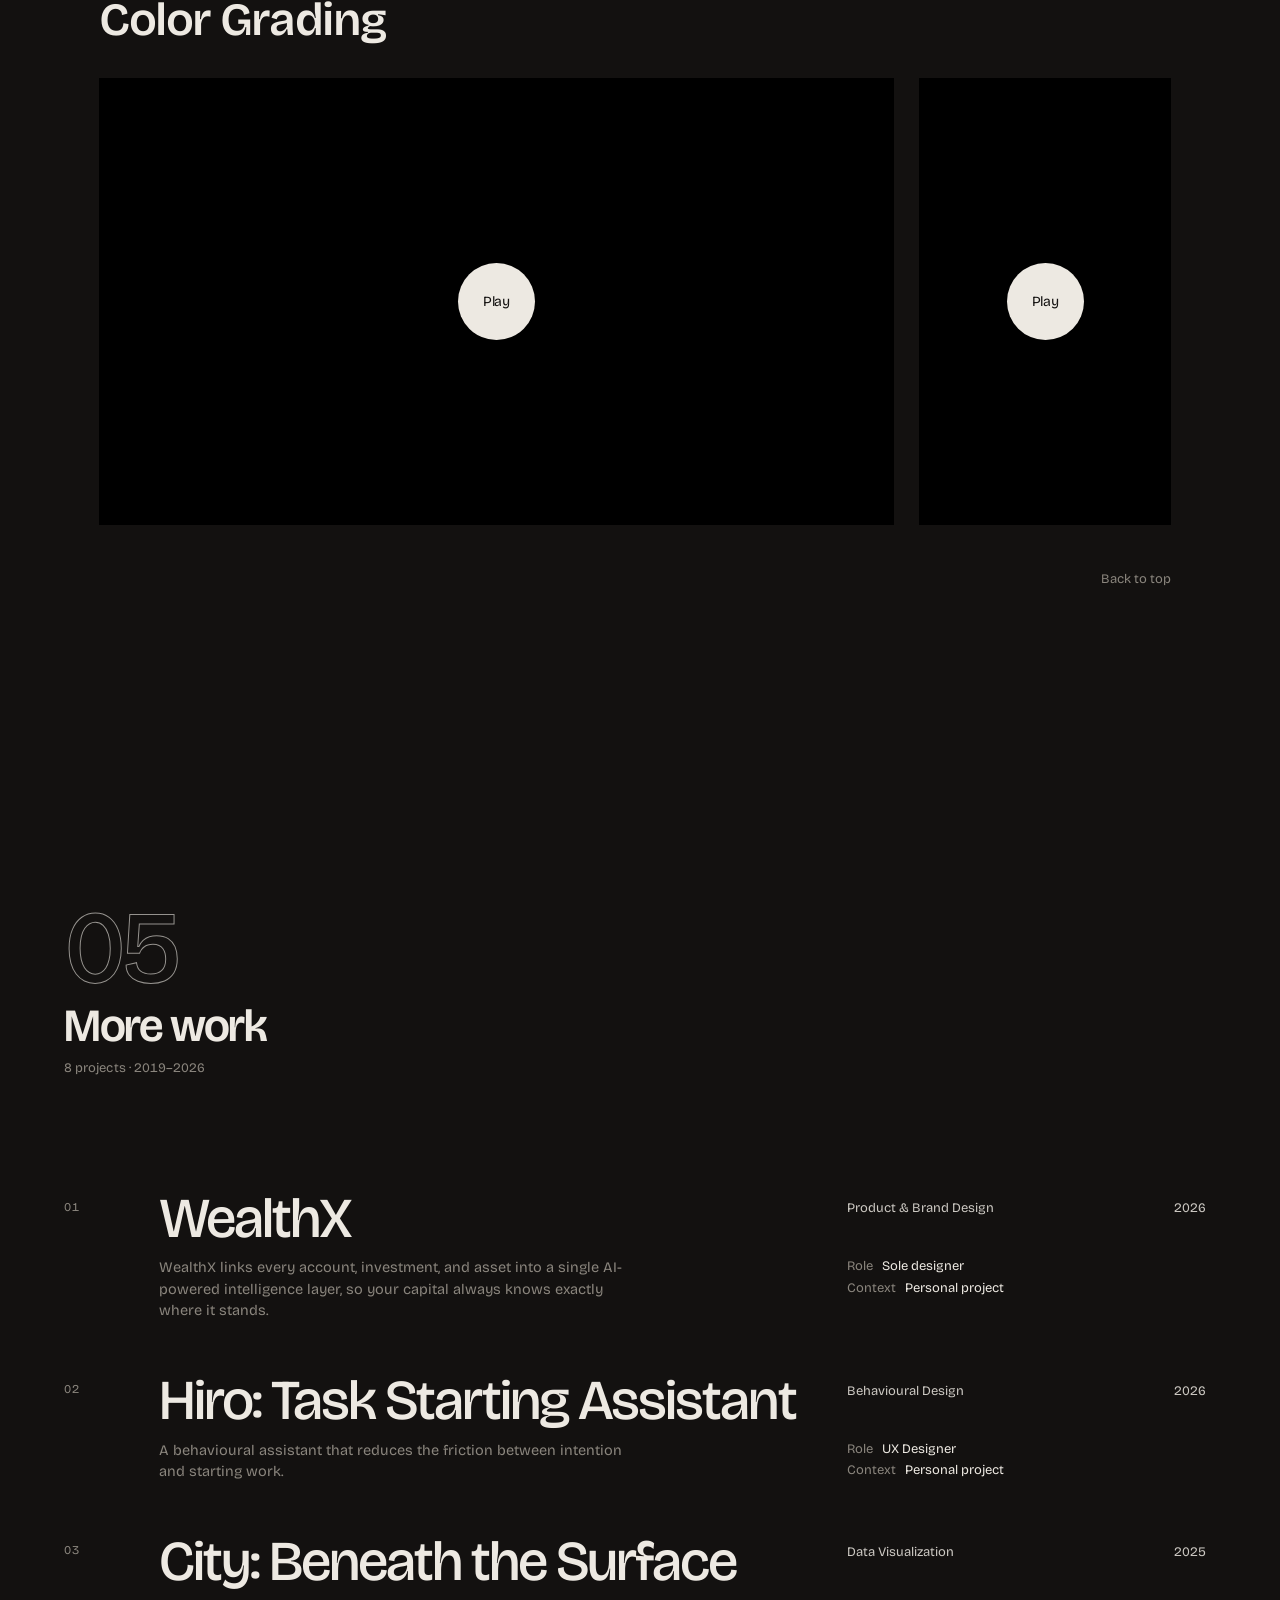
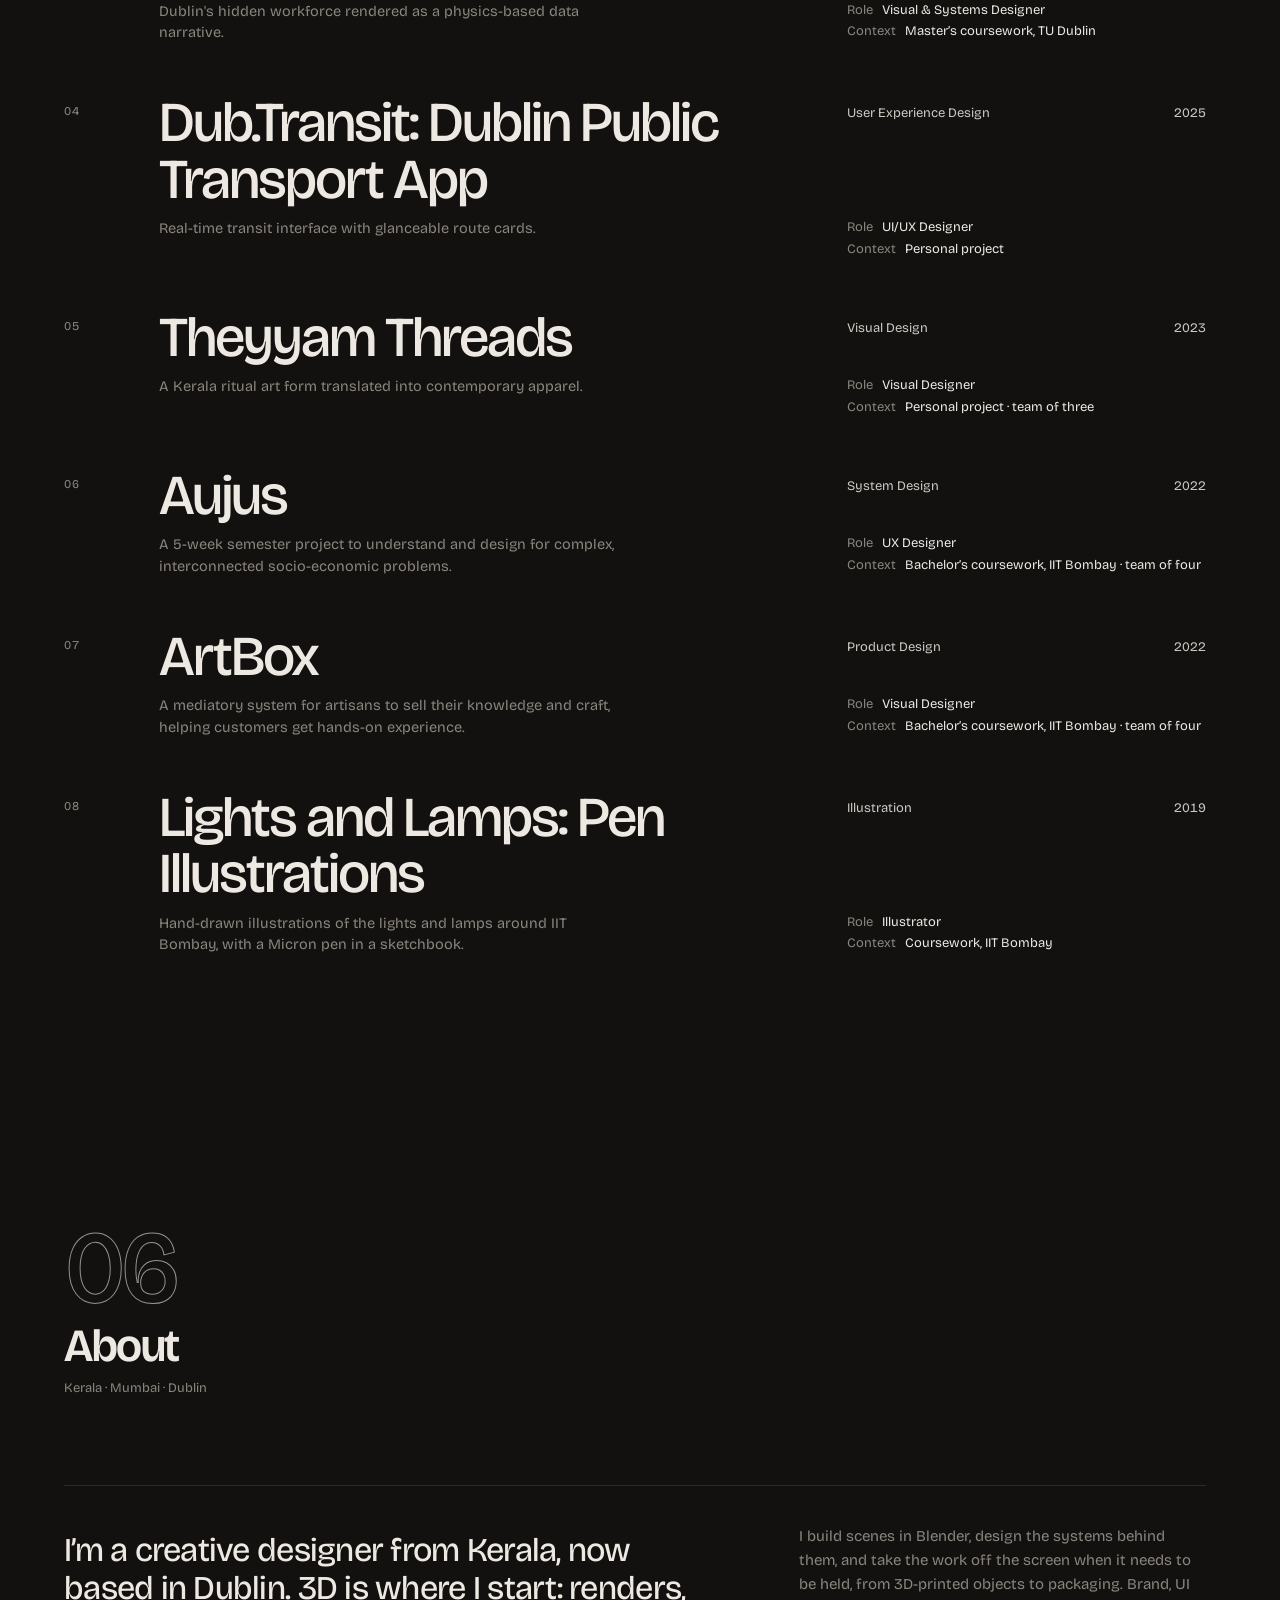
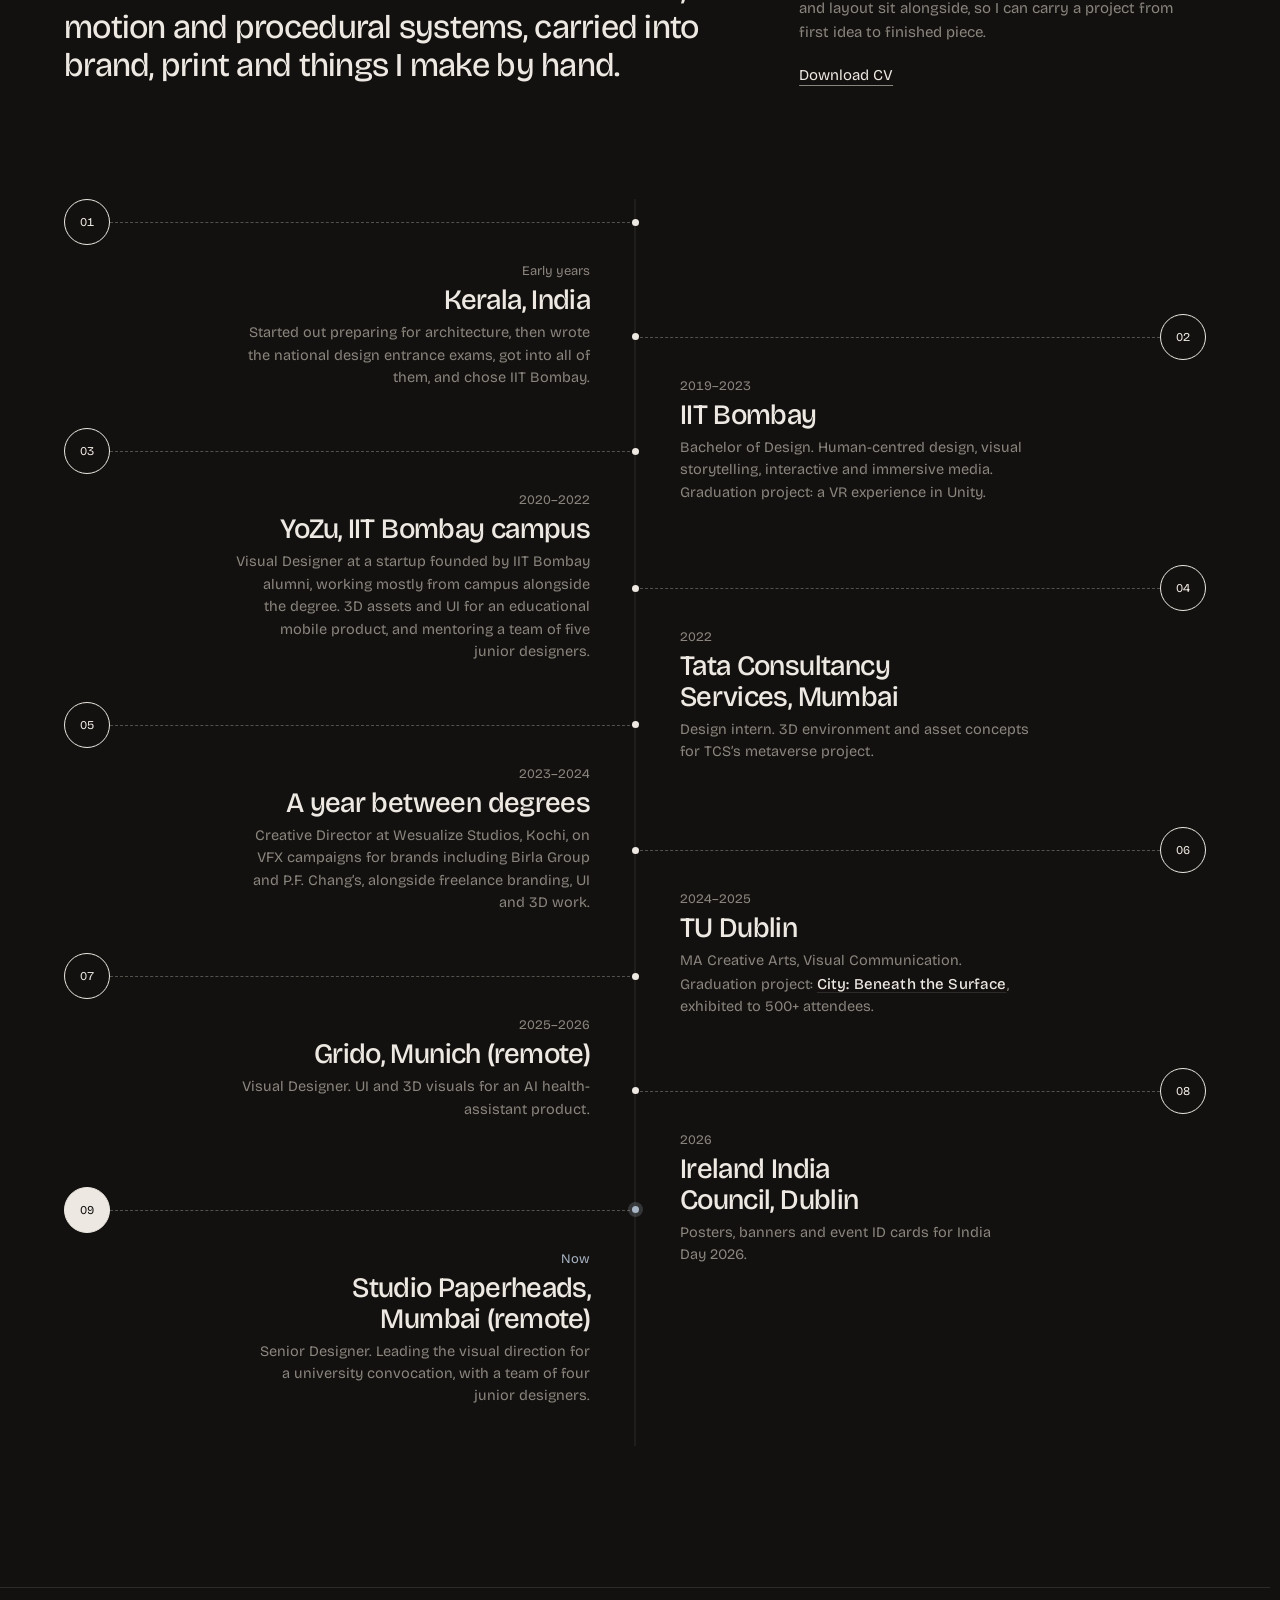
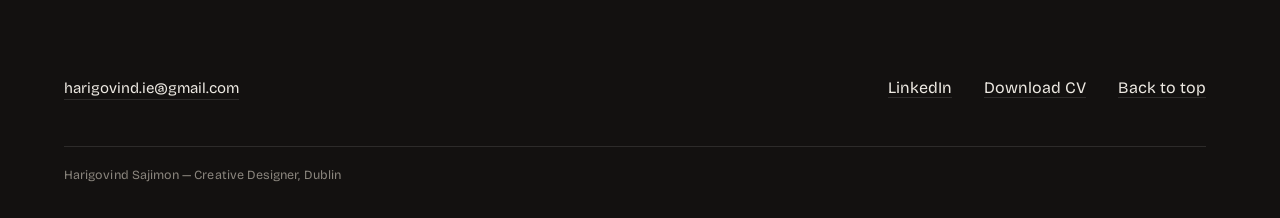
==== commit bdd638fd: "Project pages on phones: solid top bar, compact step sequences; Lithophane Lamp assembly clip (no au" ====
--- a/index.html
+++ b/index.html
@@ -34,7 +34,7 @@
   <link rel="stylesheet" href="styles.css?v=4">
   <link rel="stylesheet" href="look.css?v=7">
   <link rel="stylesheet" href="read.css?v=9">
-  <link rel="stylesheet" href="journal.css?v=17">
+  <link rel="stylesheet" href="journal.css?v=19">
 <link rel="stylesheet" href="voice.css?v=58">
   <script type="importmap">
     { "imports": { "three": "./vendor/three/three.module.min.js" } }
@@ -544,9 +544,9 @@
 
 
 
-  <script src="journal-config.js?v=16"></script>
+  <script src="journal-config.js?v=17"></script>
   <script src="journal.js?v=14"></script>
-  <script src="script.js?v=23"></script>
+  <script src="script.js?v=24"></script>
   <script src="reel.js?v=5"></script>
   <script type="module" src="archive-page.js?v=10"></script>
     <script src="look.js?v=12"></script>
--- a/journal.css
+++ b/journal.css
@@ -383,3 +383,16 @@
 
 /* drawings: shown whole on white, never cropped */
 .journal .cs-vfig--contain .cs-video { object-fit: contain; background: #fff; }
+
+/* phones: the top bar is a solid strip, so the corner marks never sit on top of the text */
+@media (max-width: 760px) {
+  .journal .jn { mix-blend-mode: normal; background: var(--ground); border-bottom: 1px solid var(--hair) !important; }
+  .journal .jn .jn__back, .journal .jn .jn__ch, .journal .jn .jn__count { color: var(--ink); }
+  .jn .jn__back, .jn .jn__ch, .jn__count { color: var(--ink); }
+  .jn__count { opacity: 0.55; }
+  /* step sequences: four to a row, smaller numerals */
+  .journal .cs-flow__track { grid-template-columns: repeat(4, minmax(0, 1fr)); row-gap: 22px; }
+  .journal .cs-flow__step { padding: 14px 8px 0 0; gap: 10px; }
+  .journal .cs-flow__num { font-size: 36px; }
+  .journal .cs-flow__txt { font-size: 13px; }
+}
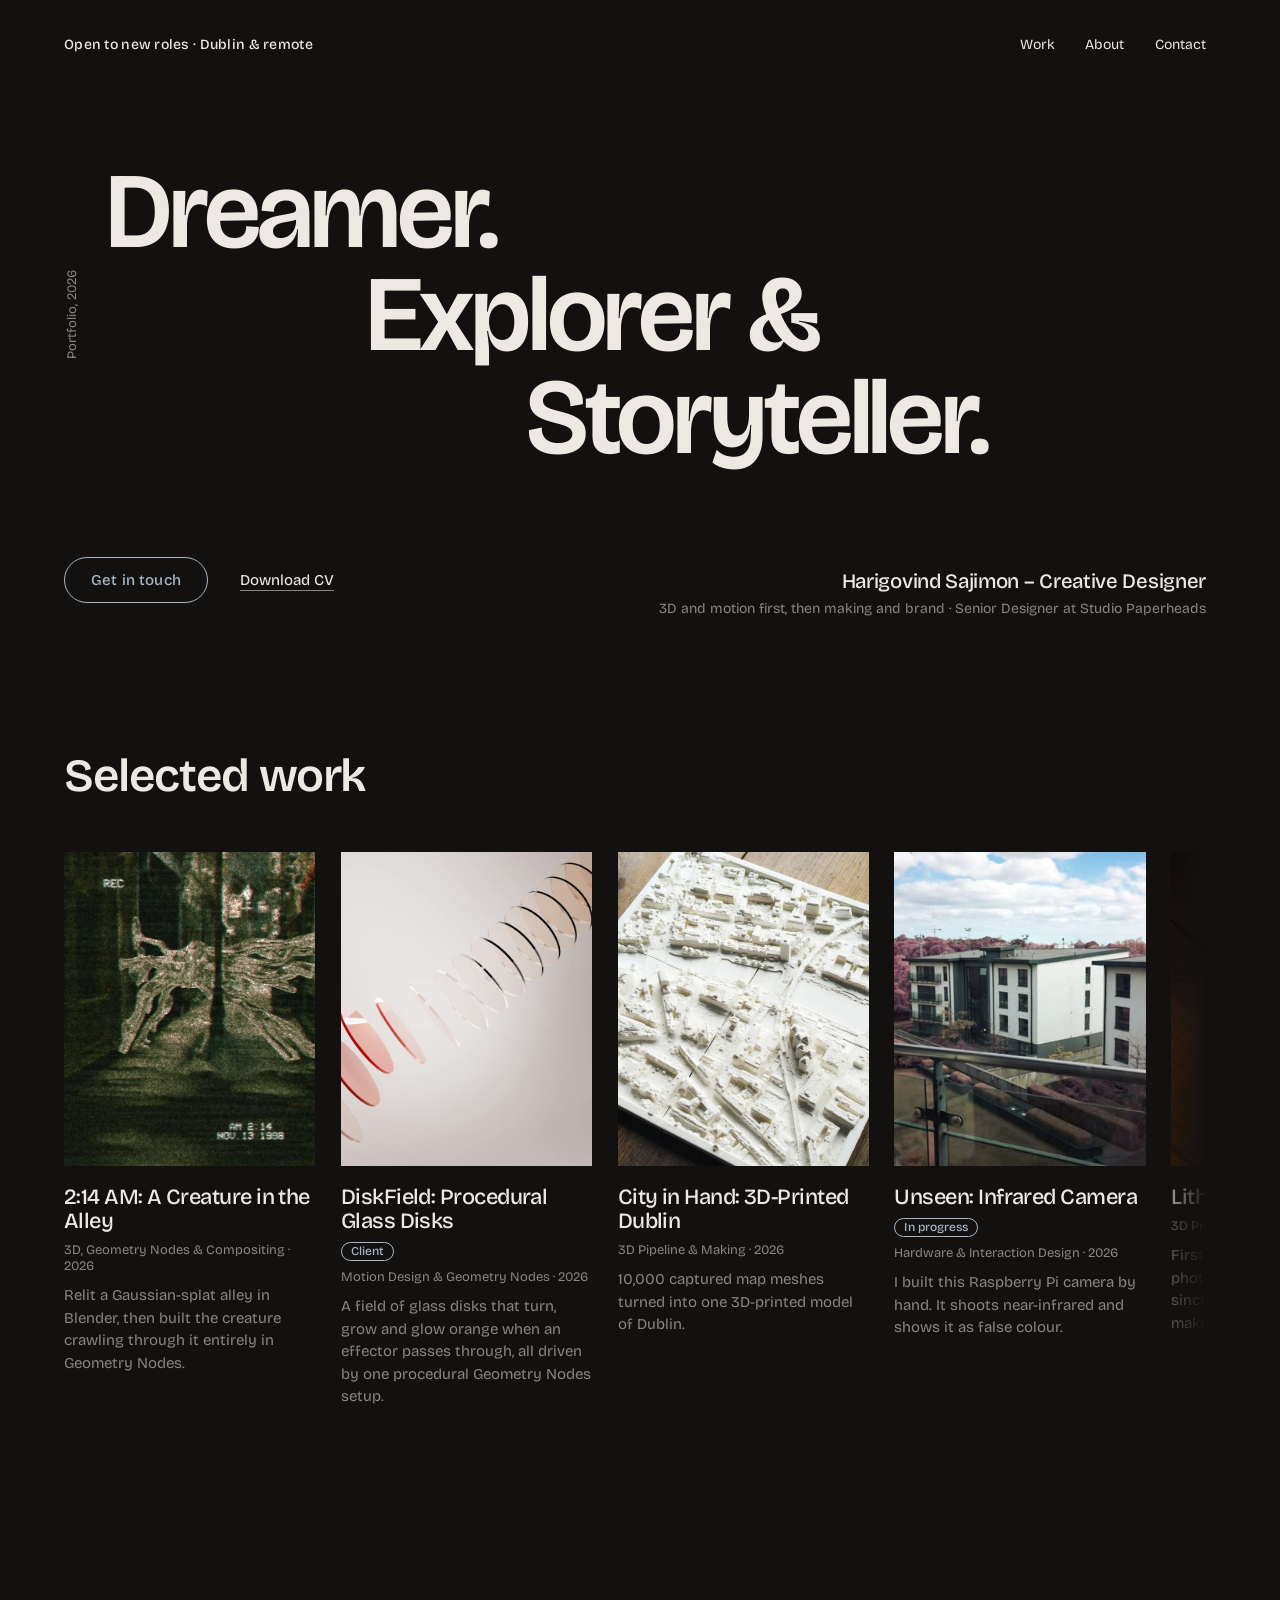
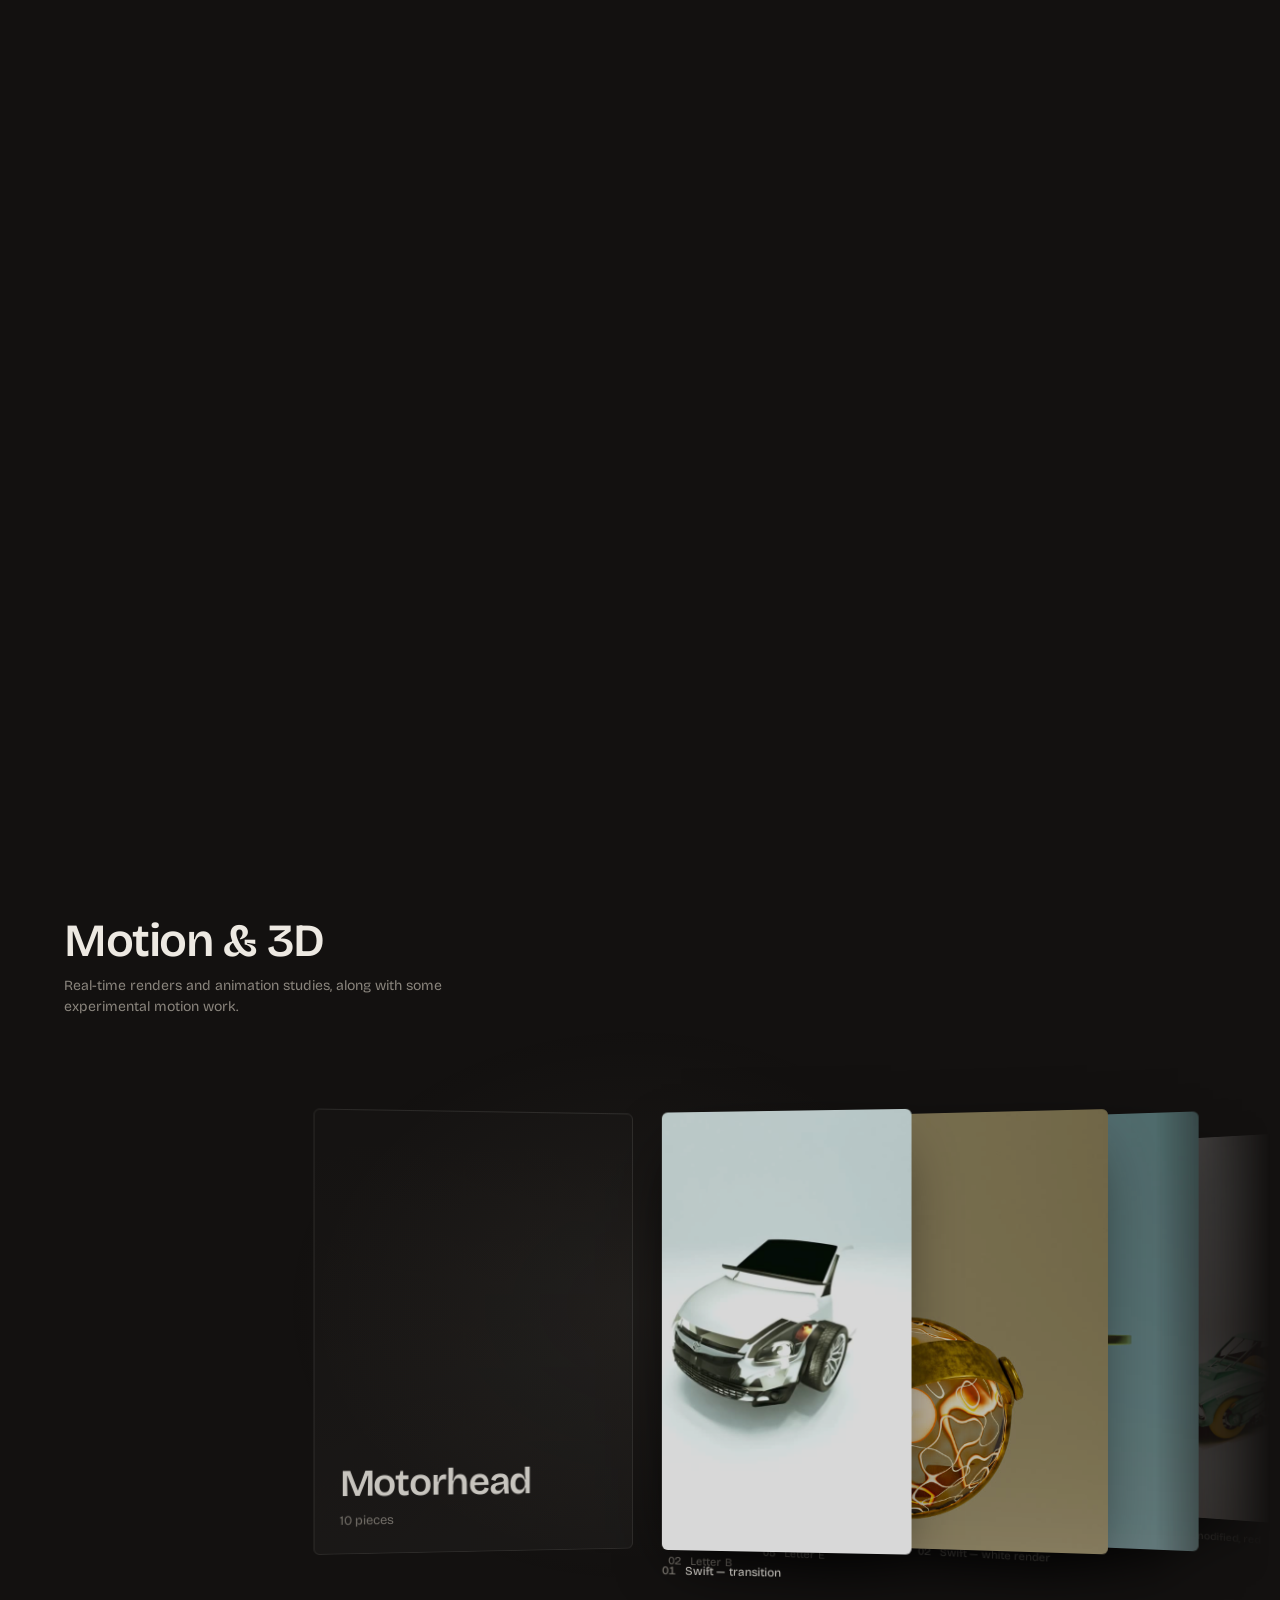
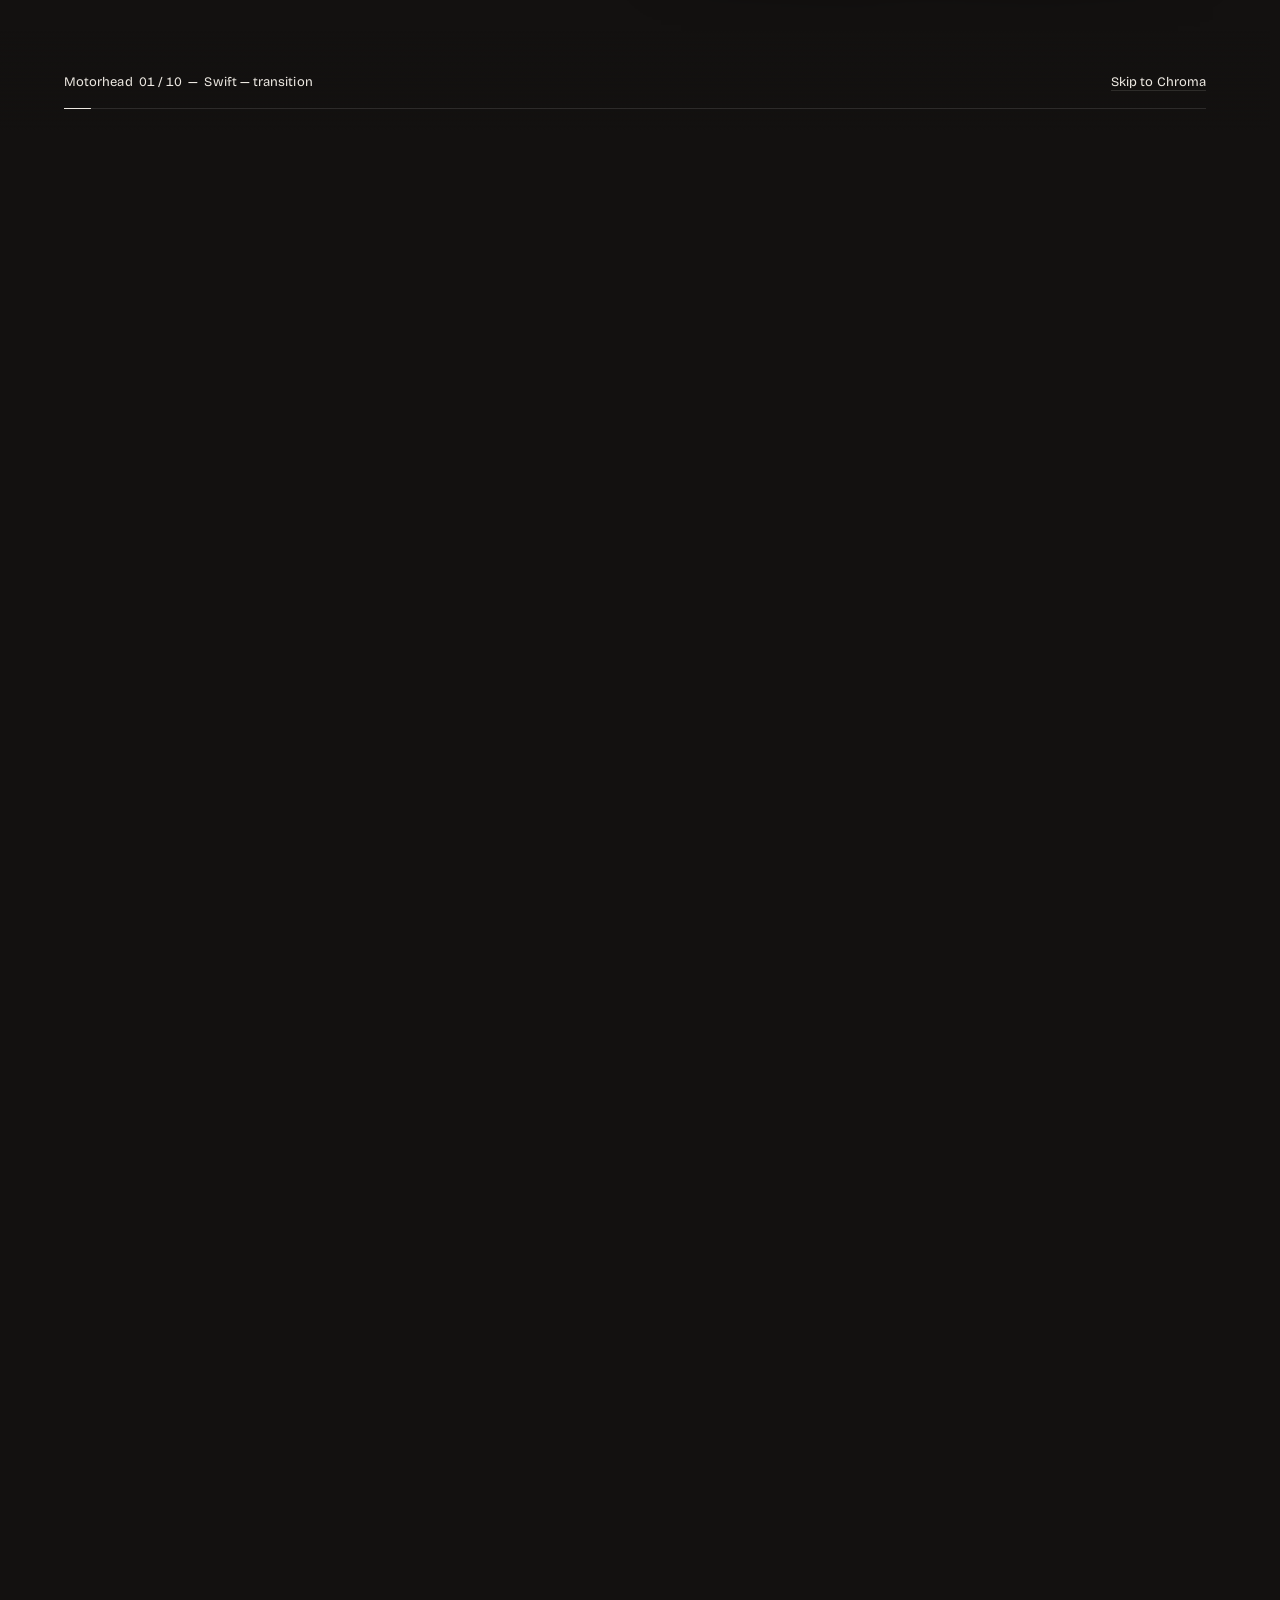
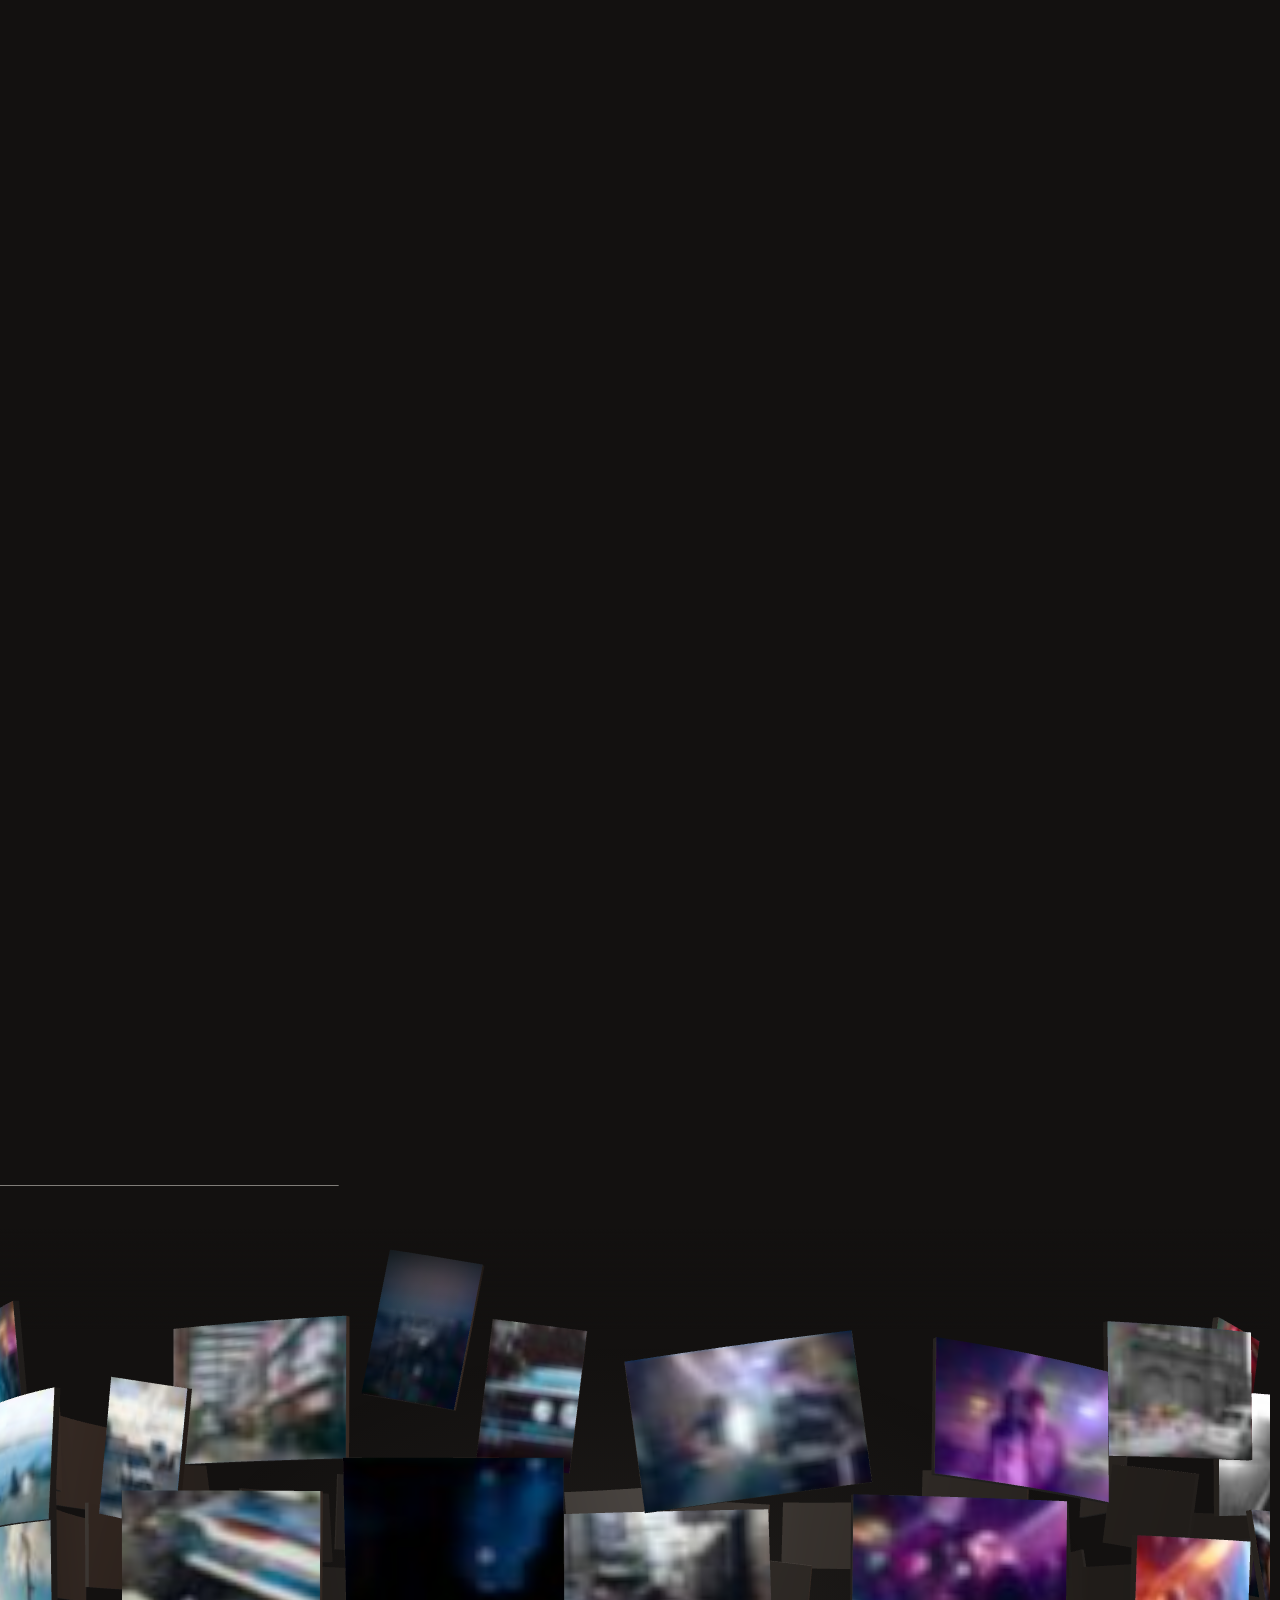
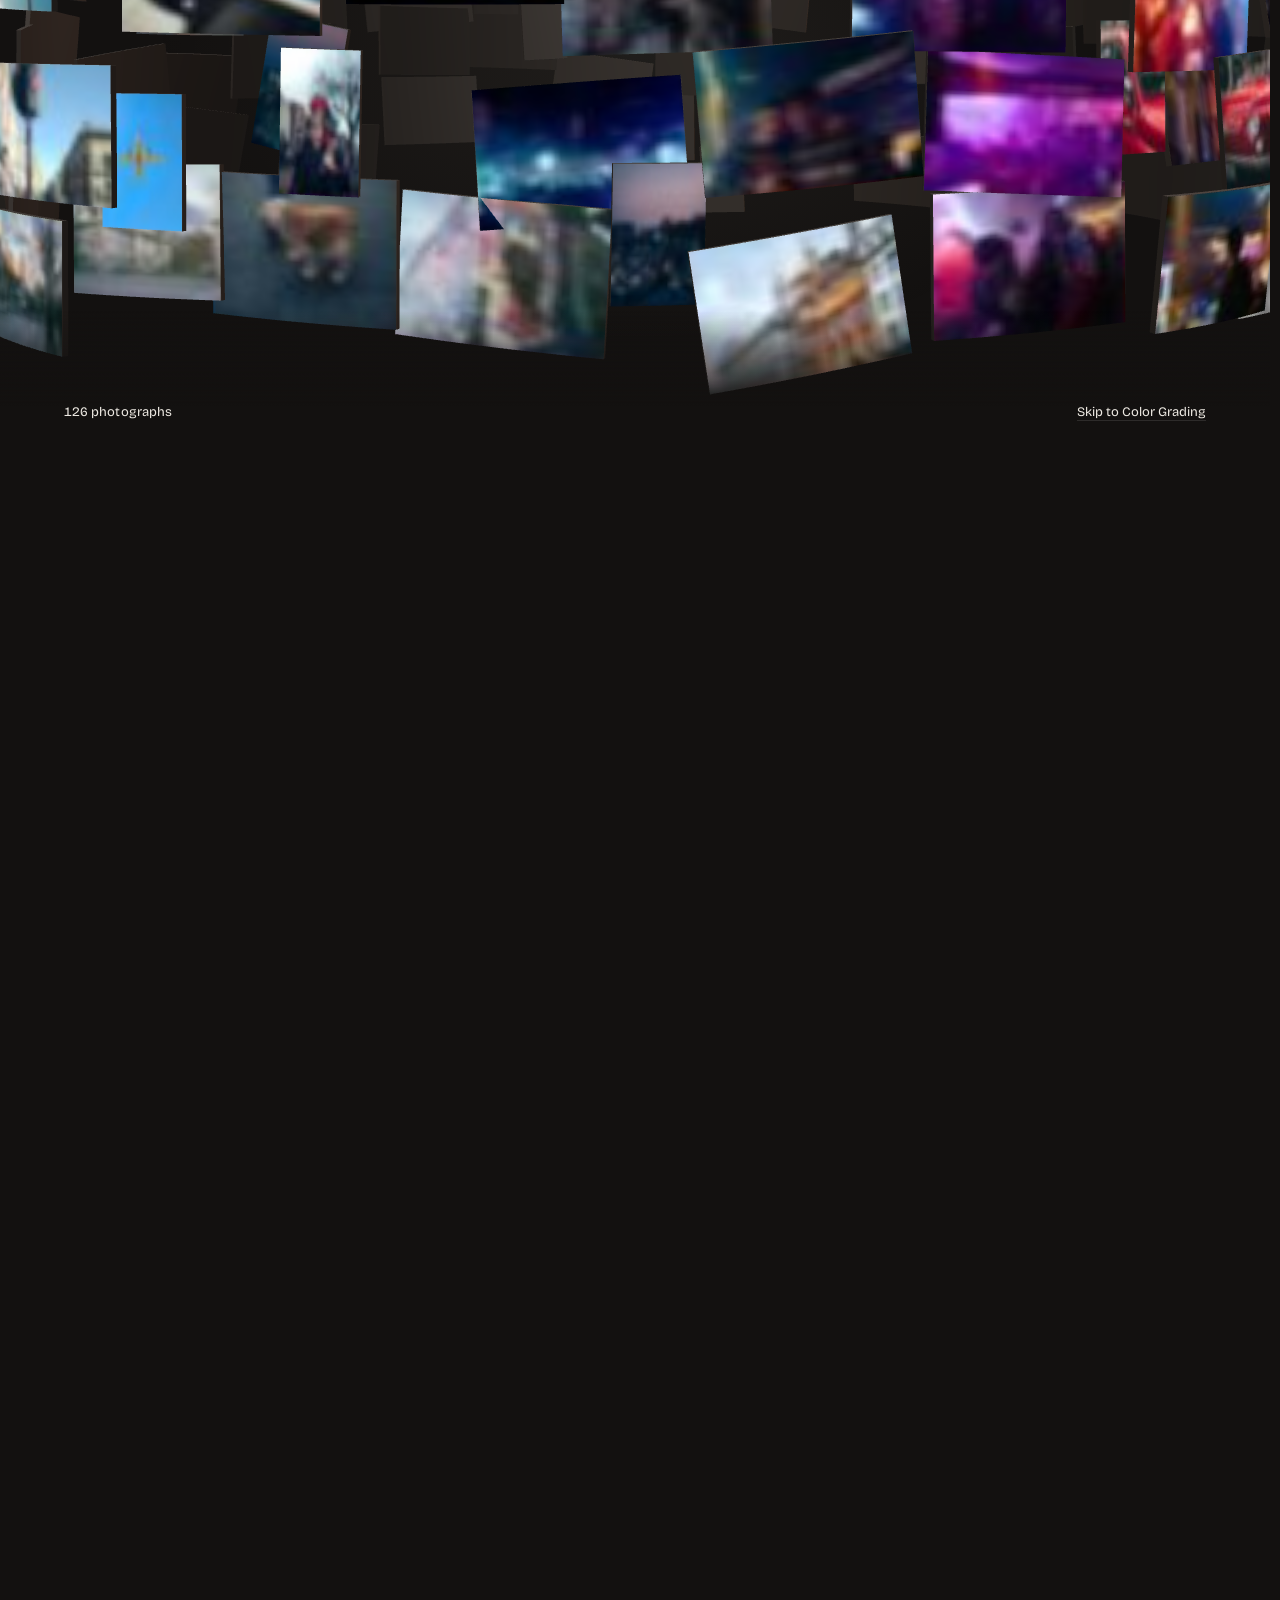
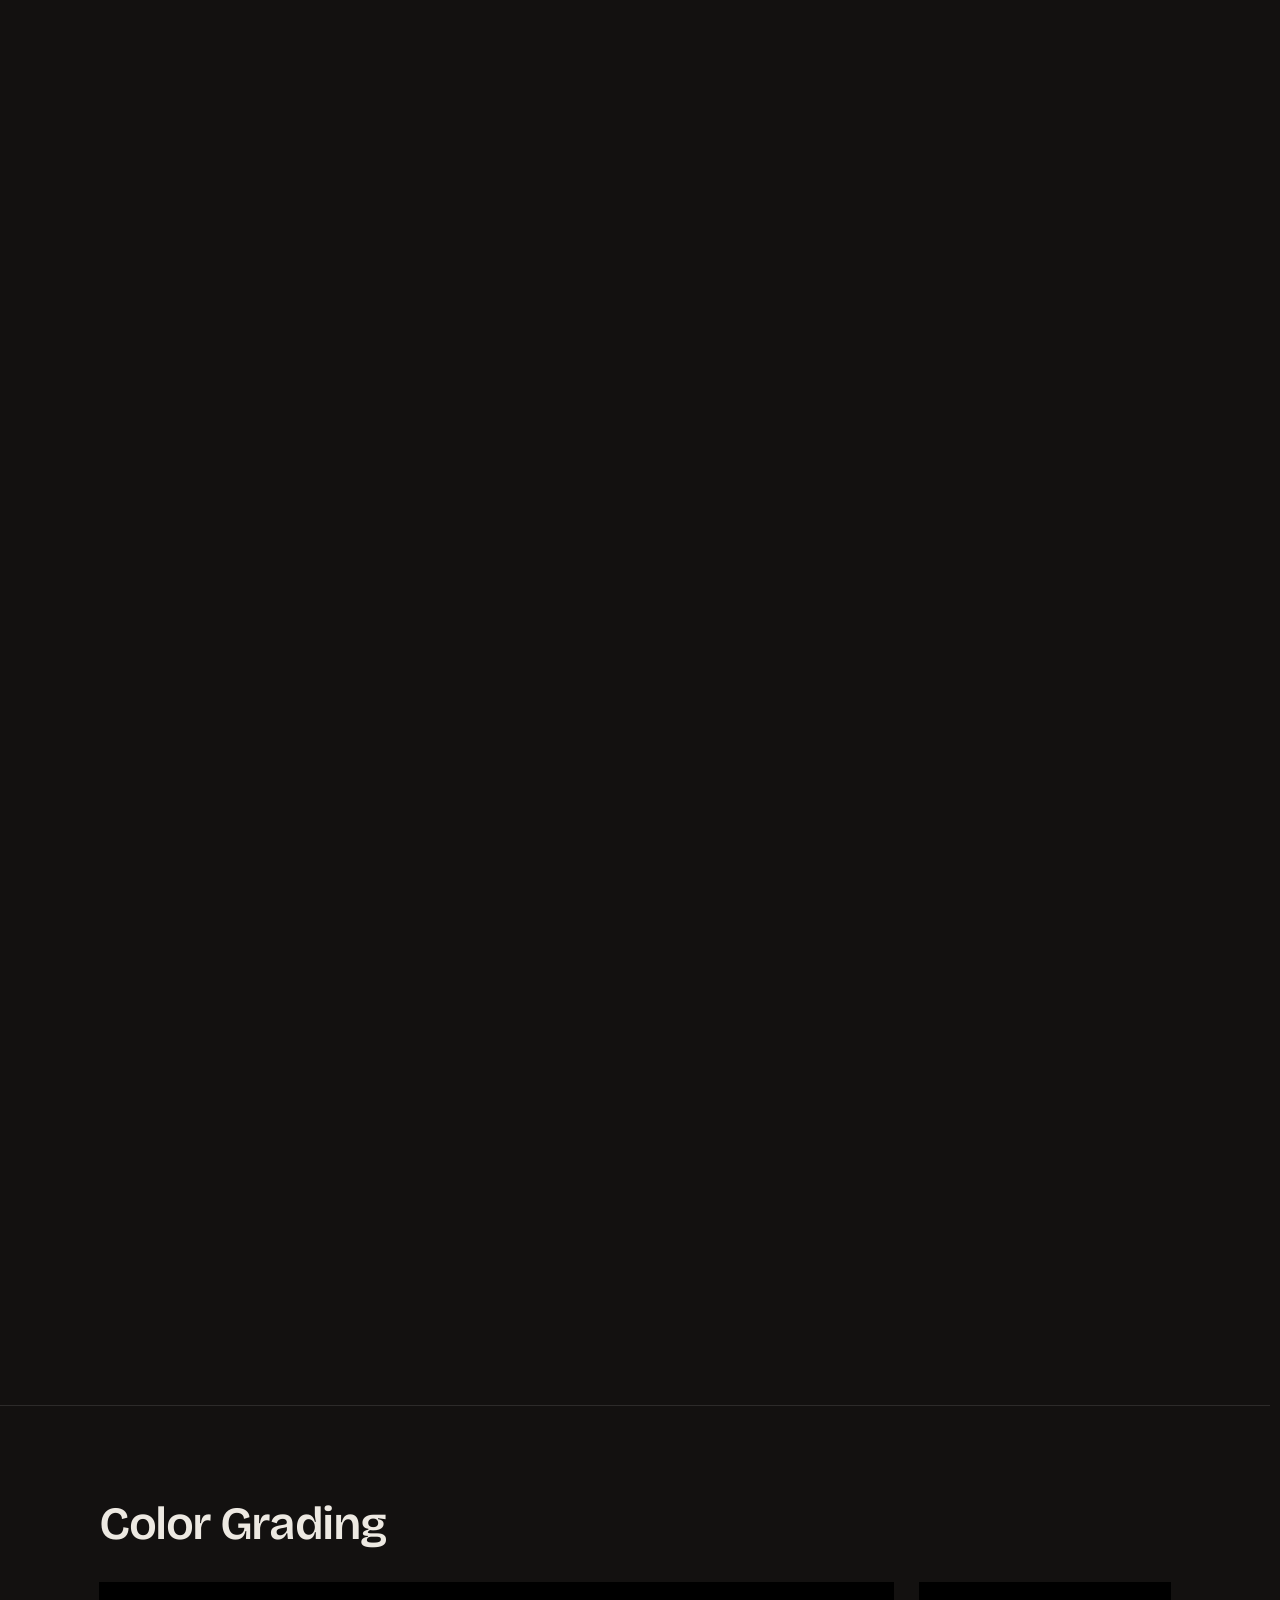
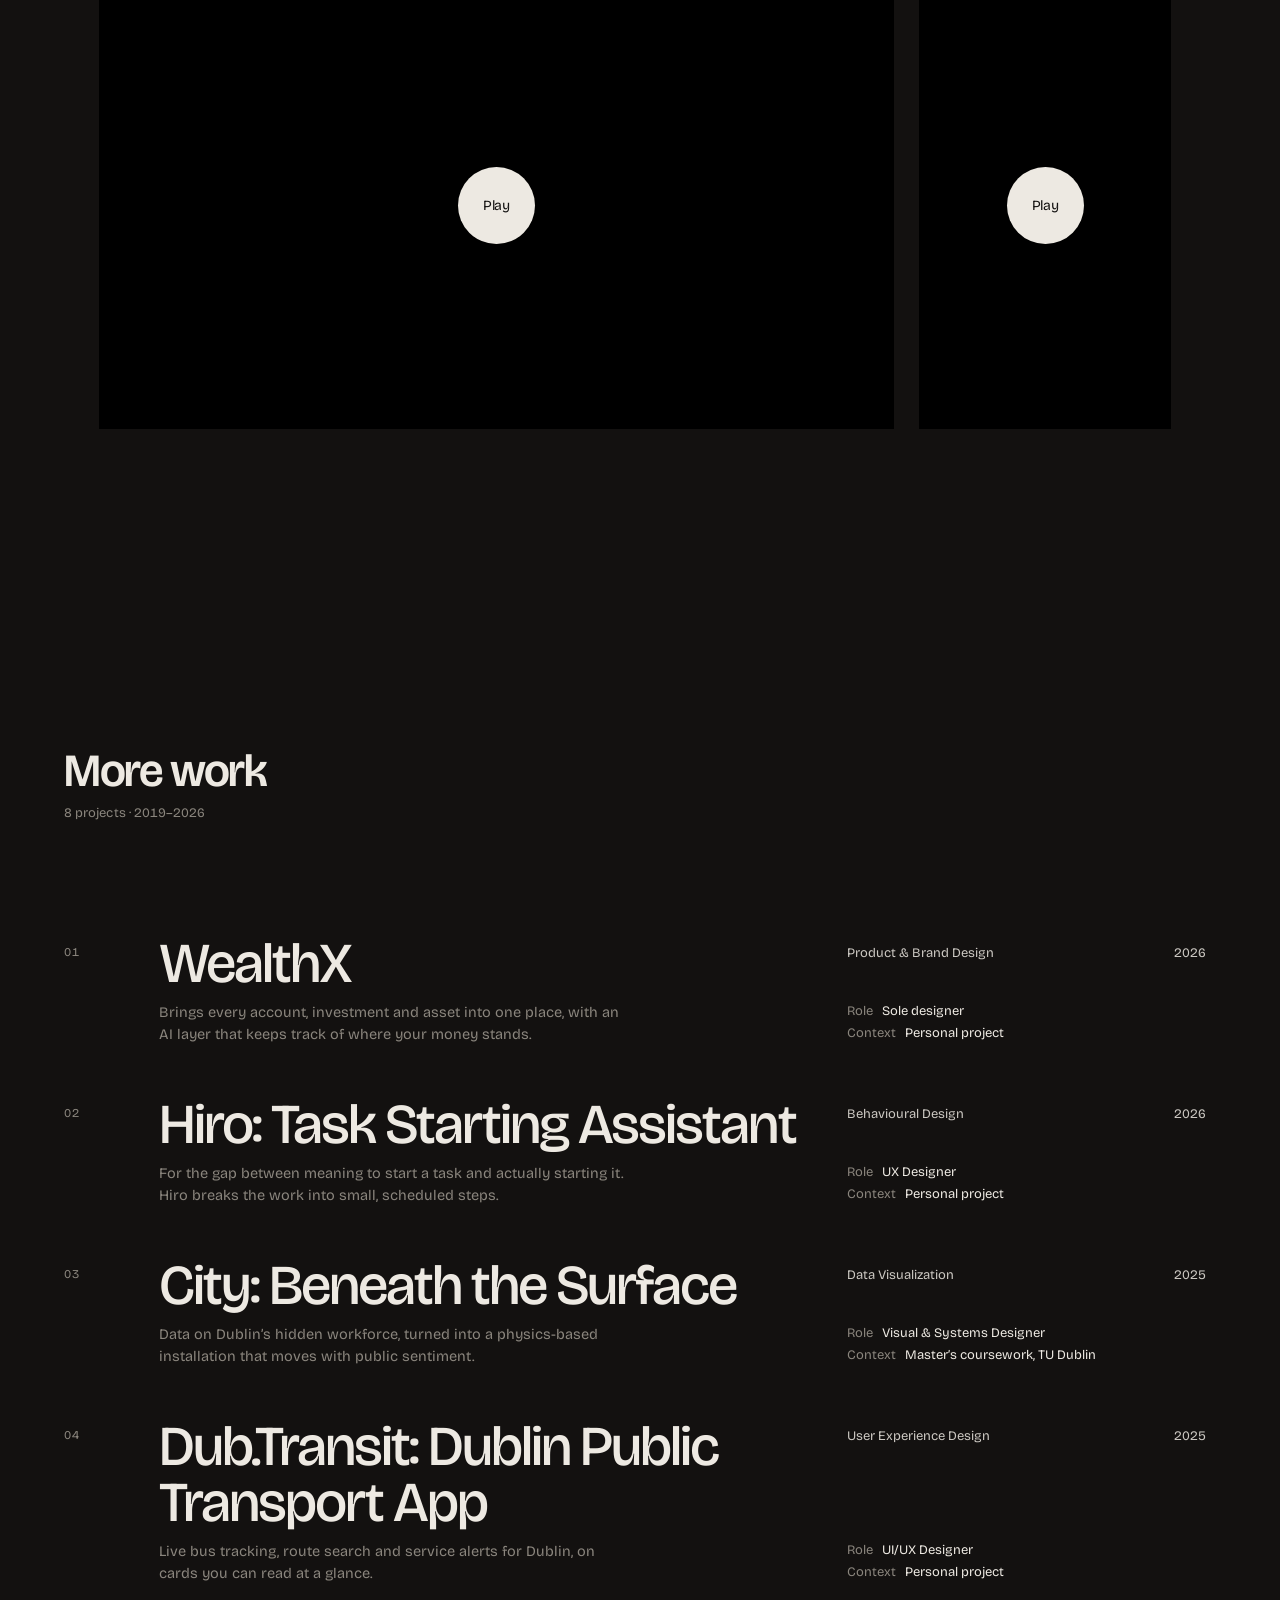
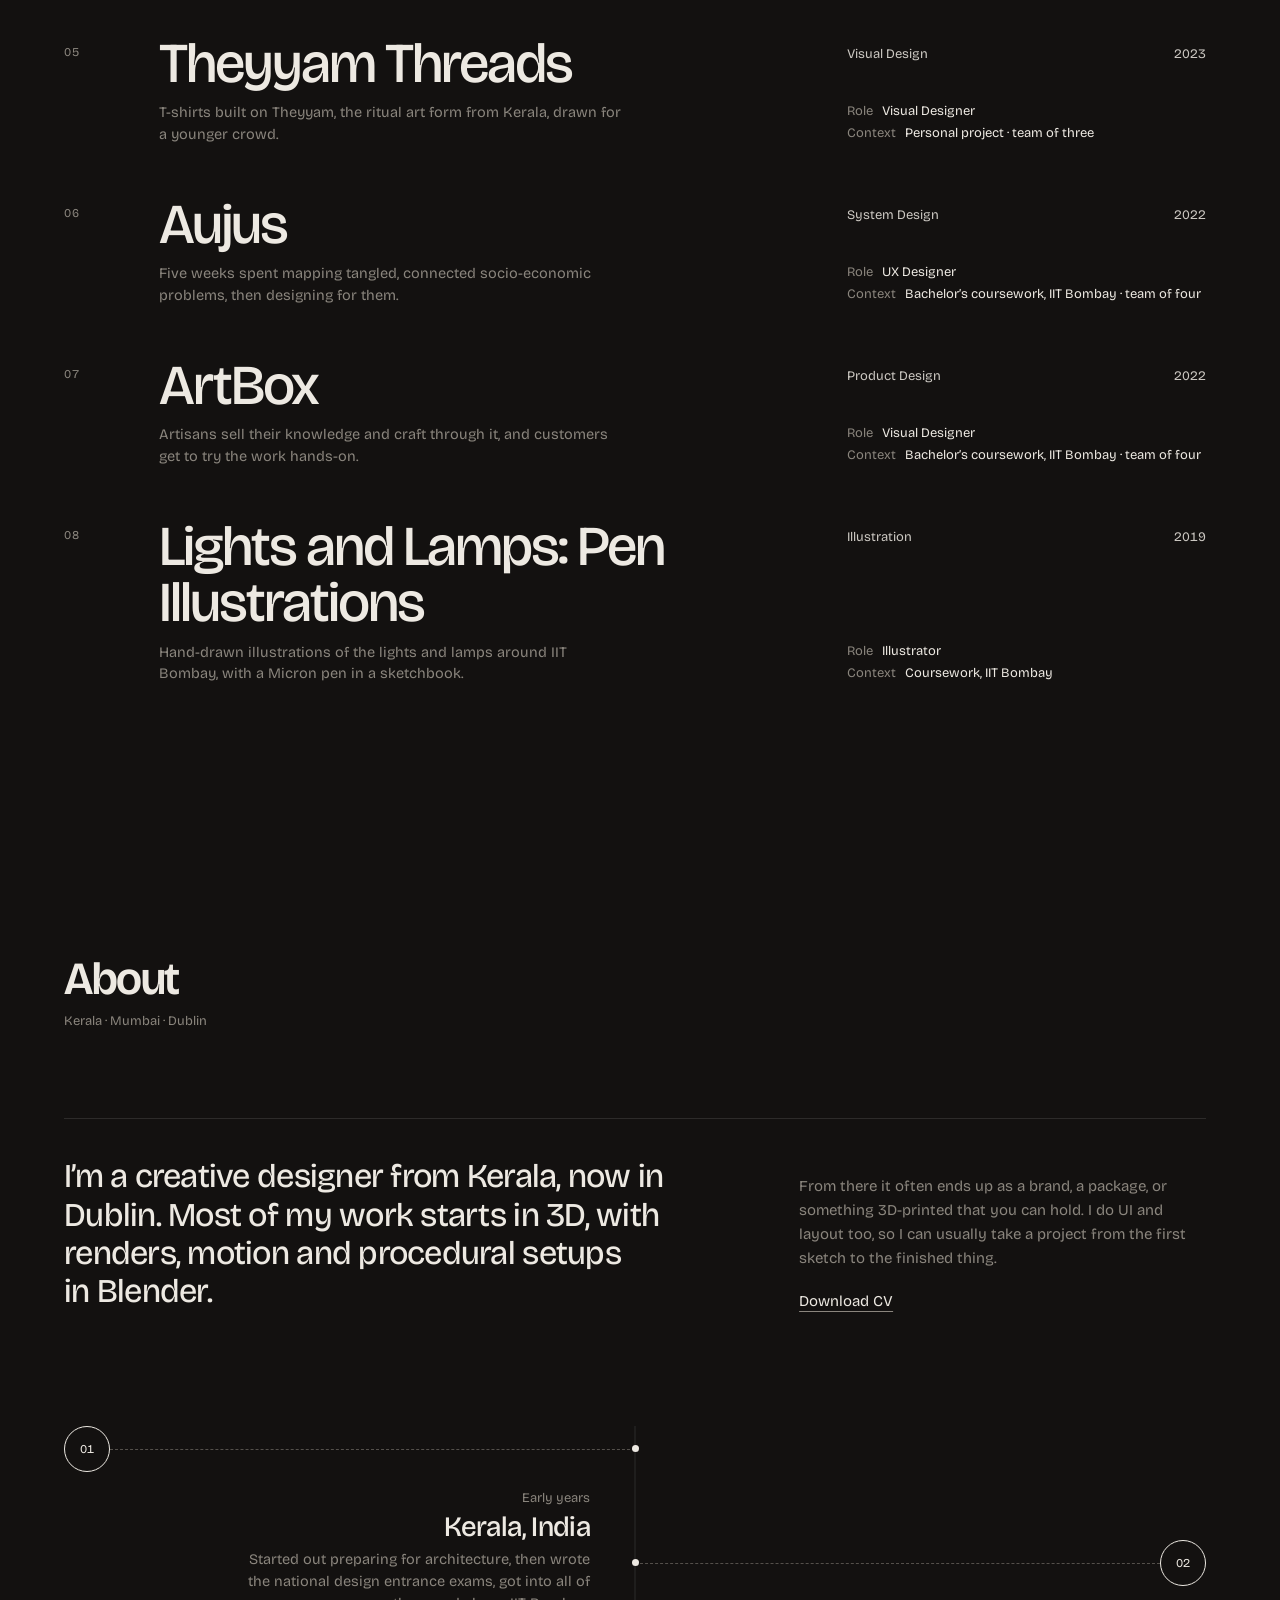
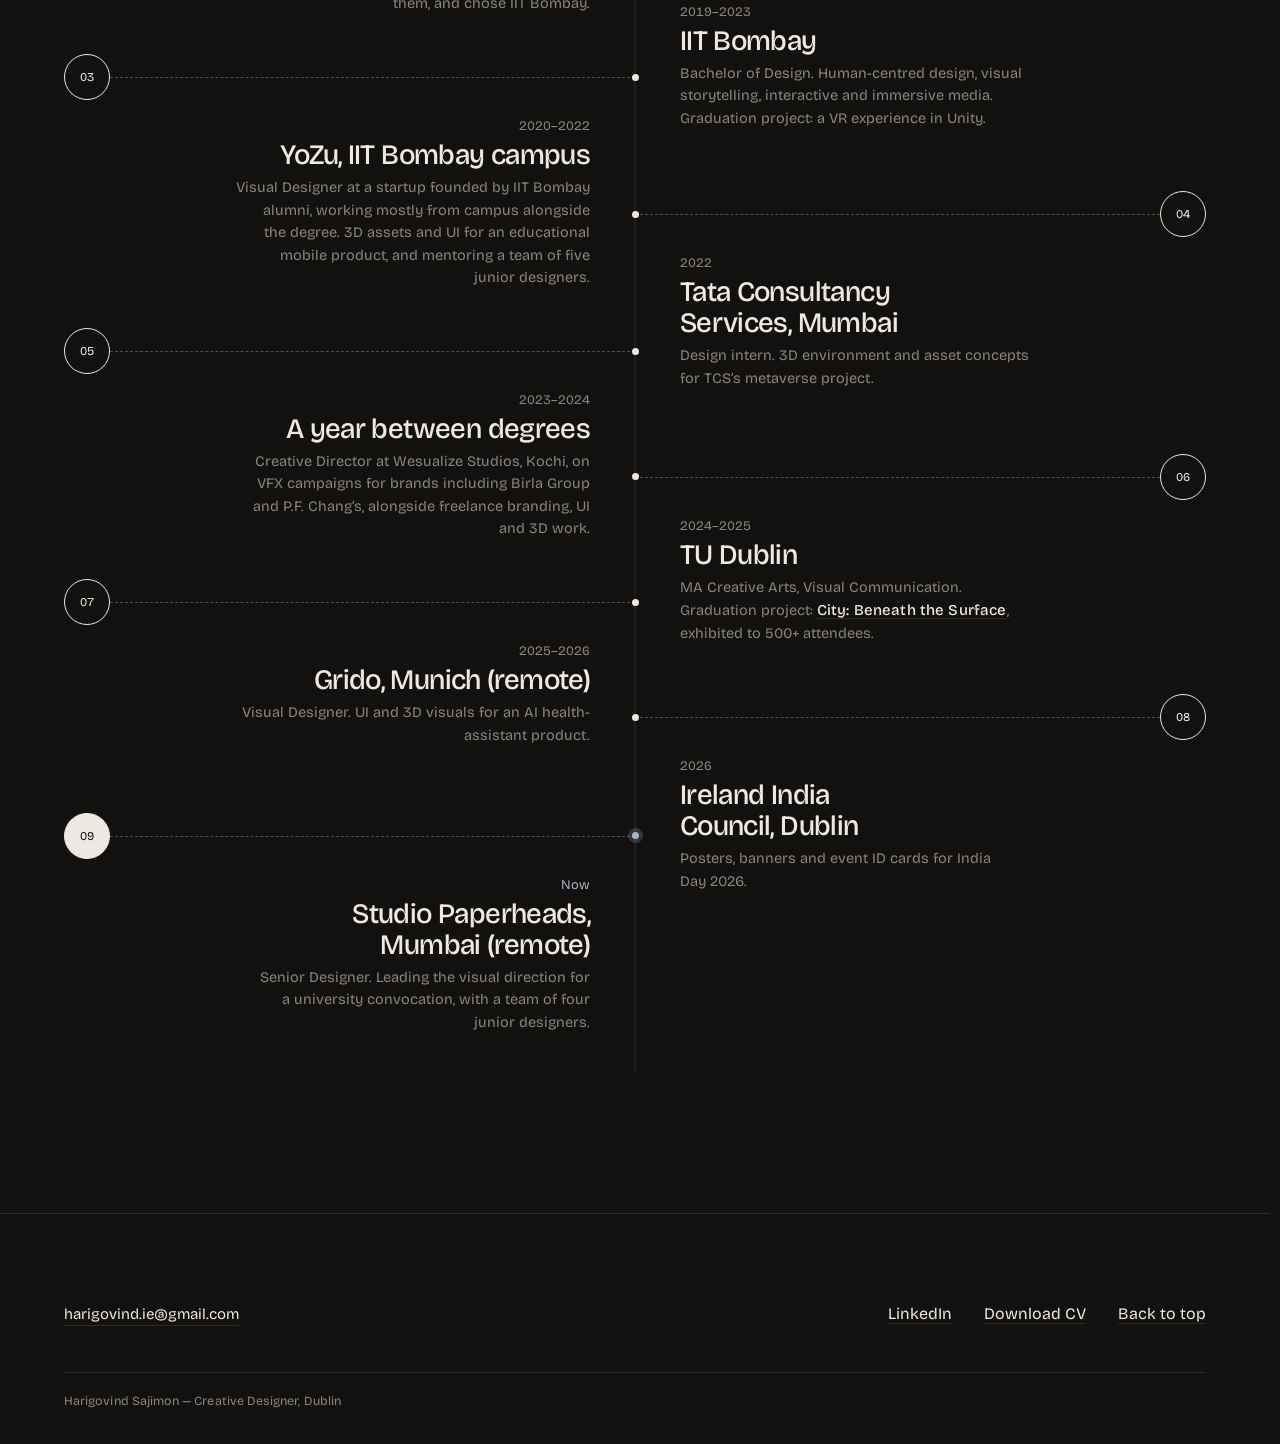
==== commit 9845f110: "De-template pass: drop pulsing dot, duplicate numbering and back-to-top buttons; plainer copy, facts" ====
--- a/index.html
+++ b/index.html
@@ -35,7 +35,7 @@
   <link rel="stylesheet" href="look.css?v=7">
   <link rel="stylesheet" href="read.css?v=9">
   <link rel="stylesheet" href="journal.css?v=19">
-<link rel="stylesheet" href="voice.css?v=58">
+<link rel="stylesheet" href="voice.css?v=59">
   <script type="importmap">
     { "imports": { "three": "./vendor/three/three.module.min.js" } }
   </script>
@@ -53,7 +53,7 @@
     <!-- ============ HERO ============ -->
     <section class="hero" aria-label="Intro">
       <header class="hero__bar">
-        <div class="hero__mark hero__status"><i class="hero__dot" aria-hidden="true"></i>Open to new roles<span class="hero__loc">&nbsp;&middot; Dublin &amp; remote</span></div>
+        <div class="hero__mark hero__status">Open to new roles<span class="hero__loc">&nbsp;&middot; Dublin &amp; remote</span></div>
         <nav class="hero__nav" aria-label="Sections">
           <a href="#work" data-goto="work">Work</a>
           <a href="#about" data-goto="about">About</a>
@@ -67,7 +67,7 @@
                     <h1 class="thesis__srtitle">Harigovind Sajimon: dreamer, explorer and storyteller, working in 3D, motion and film.</h1>
 
           <div class="thesis__poster" aria-hidden="true">
-            <span class="thesis__side">Design &middot; Technology &middot; Storytelling</span>
+            <span class="thesis__side">Portfolio, 2026</span>
 
             <div class="thesis__main">
 
@@ -84,7 +84,7 @@
 
           <p class="hero__role">
             <span class="hero__role-t">Harigovind Sajimon &ndash;<br class="br-m"> Creative Designer</span>
-            <span class="hero__role-s">3D, motion, making and brand &middot;<br class="br-m"> Senior Designer at Studio Paperheads</span>
+            <span class="hero__role-s">3D and motion first, then making and brand &middot;<br class="br-m"> Senior Designer at Studio Paperheads</span>
           </p>
 
         </div>
@@ -115,7 +115,7 @@
             <span class="cw__no">01</span>
             <span class="cw__name">2:14 AM: A Creature in the Alley</span>
             <span class="cw__cat">3D, Geometry Nodes &amp; Compositing &middot; 2026</span>
-            <span class="cw__desc">A Gaussian-splat alley, relit in Blender, with a creature built entirely in Geometry Nodes crawling through it.</span>
+            <span class="cw__desc">Relit a Gaussian-splat alley in Blender, then built the creature crawling through it entirely in Geometry Nodes.</span>
           </a>
         </li>
         <li class="cw__item">
@@ -124,7 +124,7 @@
             <span class="cw__no">02</span>
             <span class="cw__name">DiskField: Procedural Glass Disks <span class="ix__badge">Client</span></span>
             <span class="cw__cat">Motion Design &amp; Geometry Nodes &middot; 2026</span>
-            <span class="cw__desc">A procedural Geometry Nodes system for a client project: a field of glass disks that turn, grow and glow orange as an effector passes through them.</span>
+            <span class="cw__desc">A field of glass disks that turn, grow and glow orange when an effector passes through, all driven by one procedural Geometry Nodes setup.</span>
           </a>
         </li>
         <li class="cw__item">
@@ -142,7 +142,7 @@
             <span class="cw__no">04</span>
             <span class="cw__name">Unseen: Infrared Camera <span class="ix__badge">In progress</span></span>
             <span class="cw__cat">Hardware &amp; Interaction Design &middot; 2026</span>
-            <span class="cw__desc">A hand-built Raspberry Pi camera that shoots near-infrared, false-colour photos.</span>
+            <span class="cw__desc">I built this Raspberry Pi camera by hand. It shoots near-infrared and shows it as false colour.</span>
           </a>
         </li>
         <li class="cw__item">
@@ -151,7 +151,7 @@
             <span class="cw__no">05</span>
             <span class="cw__name">Lithophane Lamp</span>
             <span class="cw__cat">3D Printing &amp; Product Design &middot; 2026</span>
-            <span class="cw__desc">A photograph turned into a lithophane lamp: made first as a birthday gift, then turned into a standard workflow I now use to make them on demand.</span>
+            <span class="cw__desc">First made from a single photograph as a birthday gift. I&rsquo;ve since turned it into a workflow and make these lamps on demand.</span>
           </a>
         </li>
         <li class="cw__item">
@@ -174,7 +174,7 @@
       <header class="reel__head">
         <span class="lk__no" aria-hidden="true">02</span>
         <h2 class="reel__title">Motion &amp; 3D</h2>
-        <p class="reel__intro">Real-time renders, animation studies and experimental motion work.</p>
+        <p class="reel__intro">Real-time renders and animation studies, along with some experimental motion work.</p>
       </header>
 
       <div class="reel__stage" id="reelStage">
@@ -204,7 +204,7 @@
             <span class="lk__no" aria-hidden="true">03</span>
             <h2 class="archive__title chroma__title">Chroma</h2>
             <p class="chroma__intro">
-                A growing collection of photographs documenting people, colour, architecture and everyday moments.
+                Photos I keep adding to. Mostly people, colour, architecture and everyday moments.
             </p>
         </header>
 
@@ -282,7 +282,7 @@
             <span class="ix__meta"><span><i>Role</i> Sole designer</span><span><i>Context</i> Personal project</span></span>
             <span class="ix__cat">Product &amp; Brand Design</span>
             <span class="ix__year">2026</span>
-            <span class="ix__desc">WealthX links every account, investment, and asset into a single AI-powered intelligence layer, so your capital always knows exactly where it stands.</span>
+            <span class="ix__desc">Brings every account, investment and asset into one place, with an AI layer that keeps track of where your money stands.</span>
             <span class="ix__tags"><span>iOS</span><span>Web</span></span>
             <img class="ix__thumb" src="images/index/wealthx.jpg" alt="" loading="lazy" decoding="async">
           </a>
@@ -294,7 +294,7 @@
             <span class="ix__meta"><span><i>Role</i> UX Designer</span><span><i>Context</i> Personal project</span></span>
             <span class="ix__cat">Behavioural Design</span>
             <span class="ix__year">2026</span>
-            <span class="ix__desc">A behavioural assistant that reduces the friction between intention and starting work.</span>
+            <span class="ix__desc">For the gap between meaning to start a task and actually starting it. Hiro breaks the work into small, scheduled steps.</span>
             <span class="ix__tags"><span>UX/UI</span><span>Behavioral</span></span>
             <img class="ix__thumb" src="images/index/hiro-assistant.jpg" alt="" loading="lazy" decoding="async">
           </a>
@@ -306,7 +306,7 @@
             <span class="ix__meta"><span><i>Role</i> Visual &amp; Systems Designer</span><span><i>Context</i> Master&rsquo;s coursework, TU Dublin</span></span>
             <span class="ix__cat">Data Visualization</span>
             <span class="ix__year">2025</span>
-            <span class="ix__desc">Dublin's hidden workforce rendered as a physics-based data narrative.</span>
+            <span class="ix__desc">Data on Dublin&rsquo;s hidden workforce, turned into a physics-based installation that moves with public sentiment.</span>
             <span class="ix__tags"><span>Data Viz</span><span>Three.js</span></span>
             <img class="ix__thumb" src="images/index/city-beneaththesurface.jpg" alt="" loading="lazy" decoding="async">
           </a>
@@ -318,7 +318,7 @@
             <span class="ix__meta"><span><i>Role</i> UI/UX Designer</span><span><i>Context</i> Personal project</span></span>
             <span class="ix__cat">User Experience Design</span>
             <span class="ix__year">2025</span>
-            <span class="ix__desc">Real-time transit interface with glanceable route cards.</span>
+            <span class="ix__desc">Live bus tracking, route search and service alerts for Dublin, on cards you can read at a glance.</span>
             <span class="ix__tags"><span>UX</span><span>Mobility</span></span>
             <img class="ix__thumb" src="images/index/dub-transit.jpg" alt="" loading="lazy" decoding="async">
           </a>
@@ -330,7 +330,7 @@
             <span class="ix__meta"><span><i>Role</i> Visual Designer</span><span><i>Context</i> Personal project &middot; team of three</span></span>
             <span class="ix__cat">Visual Design</span>
             <span class="ix__year">2023</span>
-            <span class="ix__desc">A Kerala ritual art form translated into contemporary apparel.</span>
+            <span class="ix__desc">T-shirts built on Theyyam, the ritual art form from Kerala, drawn for a younger crowd.</span>
             <span class="ix__tags"><span>Visual</span><span>Research</span></span>
             <img class="ix__thumb" src="images/index/theyyam-threads.jpg" alt="" loading="lazy" decoding="async">
           </a>
@@ -342,7 +342,7 @@
             <span class="ix__meta"><span><i>Role</i> UX Designer</span><span><i>Context</i> Bachelor&rsquo;s coursework, IIT Bombay &middot; team of four</span></span>
             <span class="ix__cat">System Design</span>
             <span class="ix__year">2022</span>
-            <span class="ix__desc">A 5-week semester project to understand and design for complex, interconnected socio-economic problems.</span>
+            <span class="ix__desc">Five weeks spent mapping tangled, connected socio-economic problems, then designing for them.</span>
             <span class="ix__tags"><span>Systems</span><span>Wayfinding</span></span>
             <img class="ix__thumb" src="images/index/aujus.jpg" alt="" loading="lazy" decoding="async">
           </a>
@@ -354,7 +354,7 @@
             <span class="ix__meta"><span><i>Role</i> Visual Designer</span><span><i>Context</i> Bachelor&rsquo;s coursework, IIT Bombay &middot; team of four</span></span>
             <span class="ix__cat">Product Design</span>
             <span class="ix__year">2022</span>
-            <span class="ix__desc">A mediatory system for artisans to sell their knowledge and craft, helping customers get hands-on experience.</span>
+            <span class="ix__desc">Artisans sell their knowledge and craft through it, and customers get to try the work hands-on.</span>
             <span class="ix__tags"><span>Brand</span><span>Packaging</span></span>
             <img class="ix__thumb" src="images/index/artbox.jpg" alt="" loading="lazy" decoding="async">
           </a>
@@ -384,9 +384,9 @@
 
       <div class="ab__grid">
         <div class="ab__lead">
-          <p class="ab__intro">I&rsquo;m a creative designer from Kerala, now based in Dublin. 3D is where I start: renders, motion and procedural systems, carried into brand, print and things I make by hand.</p>
+          <p class="ab__intro">I&rsquo;m a creative designer from Kerala, now in Dublin. Most of my work starts in 3D, with renders, motion and procedural setups in Blender.</p>
           <div>
-          <p class="ab__body">I build scenes in Blender, design the systems behind them, and take the work off the screen when it needs to be held, from 3D-printed objects to packaging. Brand, UI and layout sit alongside, so I can carry a project from first idea to finished piece.</p>
+          <p class="ab__body">From there it often ends up as a brand, a package, or something 3D-printed that you can hold. I do UI and layout too, so I can usually take a project from the first sketch to the finished thing.</p>
           <a class="ab__cv" href="images/Resume/Harigovind_Sajimon_CV.pdf">Download CV</a>
           </div>
         </div>
--- a/voice.css
+++ b/voice.css
@@ -395,13 +395,6 @@
 /* ---------- top bar: availability + section links (the name lives in the role line) ---------- */
 .hero__status { display: inline-flex; align-items: center; gap: 10px; letter-spacing: 0.02em; }
 .hero__loc { margin-left: -10px; }
-.hero__dot {
-  width: 7px; height: 7px; border-radius: 50%; background: #3f9a5b; flex: none;
-  box-shadow: 0 0 0 0 rgba(63, 154, 91, 0.45);
-  animation: heroPulse 2.4s var(--ease) infinite;
-}
-@keyframes heroPulse { 0% { box-shadow: 0 0 0 0 rgba(63,154,91,.45); } 70%,100% { box-shadow: 0 0 0 8px rgba(63,154,91,0); } }
-@media (prefers-reduced-motion: reduce) { .hero__dot { animation: none; } }
 .hero__nav { display: flex; gap: clamp(18px, 2.4vw, 36px); }
 .hero__nav a {
   font-size: 14px; color: var(--ink);
@@ -414,12 +407,11 @@
 @media (max-width: 640px) {
   .hero__bar { flex-wrap: nowrap; align-items: center; }
   .hero__status { font-size: 13px; gap: 8px; white-space: nowrap; }
-  .hero__dot { width: 6px; height: 6px; }
   .hero__loc { display: none; }
   .hero__nav { gap: 16px; }
   .hero__nav a { font-size: 13px; }
 }
-@media (max-width: 360px) { .hero__nav a[data-goto="index"] { display: none; } }
+@media (max-width: 360px) { .hero__nav a[data-goto="work"] { display: none; } }
 
 /* ---------- job title ----------
    desktop: sits on the golden line at the right edge, level with the switch, so the
@@ -628,3 +620,10 @@
 /* phone-only line breaks in the role line, so it breaks at the dash and the middot, never mid-phrase */
 .br-m { display: none; }
 @media (max-width: 640px) { .br-m { display: inline; } }
+
+/* one numbering system only: the side index keeps the section numbers (read from .lk__no),
+   so the big section numerals, card numbers and per-section "Back to top" buttons step back */
+.lk__no { display: none; }
+.cw__no { display: none; }
+.bar__acts [data-totop], .grade__foot { display: none; }
+.cw__card { grid-template-columns: minmax(0, 1fr); grid-template-areas: "media" "name" "cat" "desc"; column-gap: 0; }
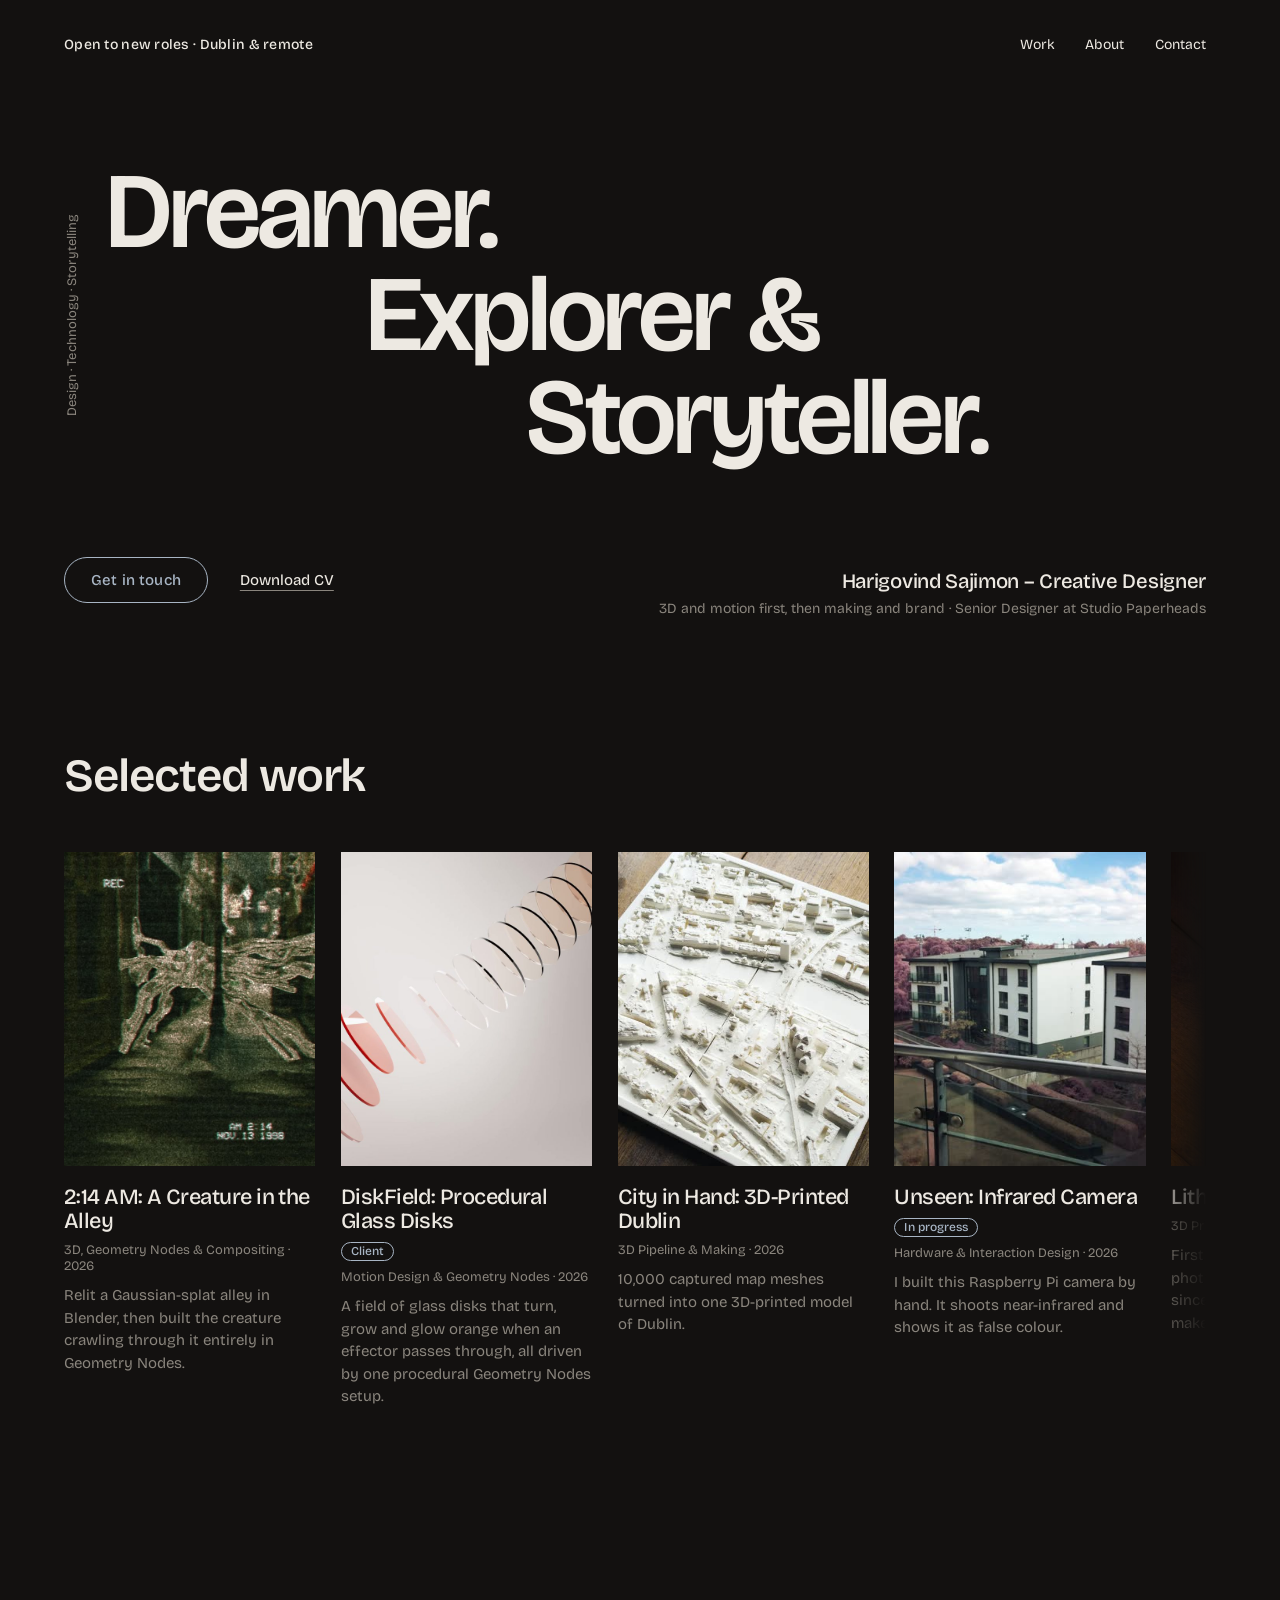
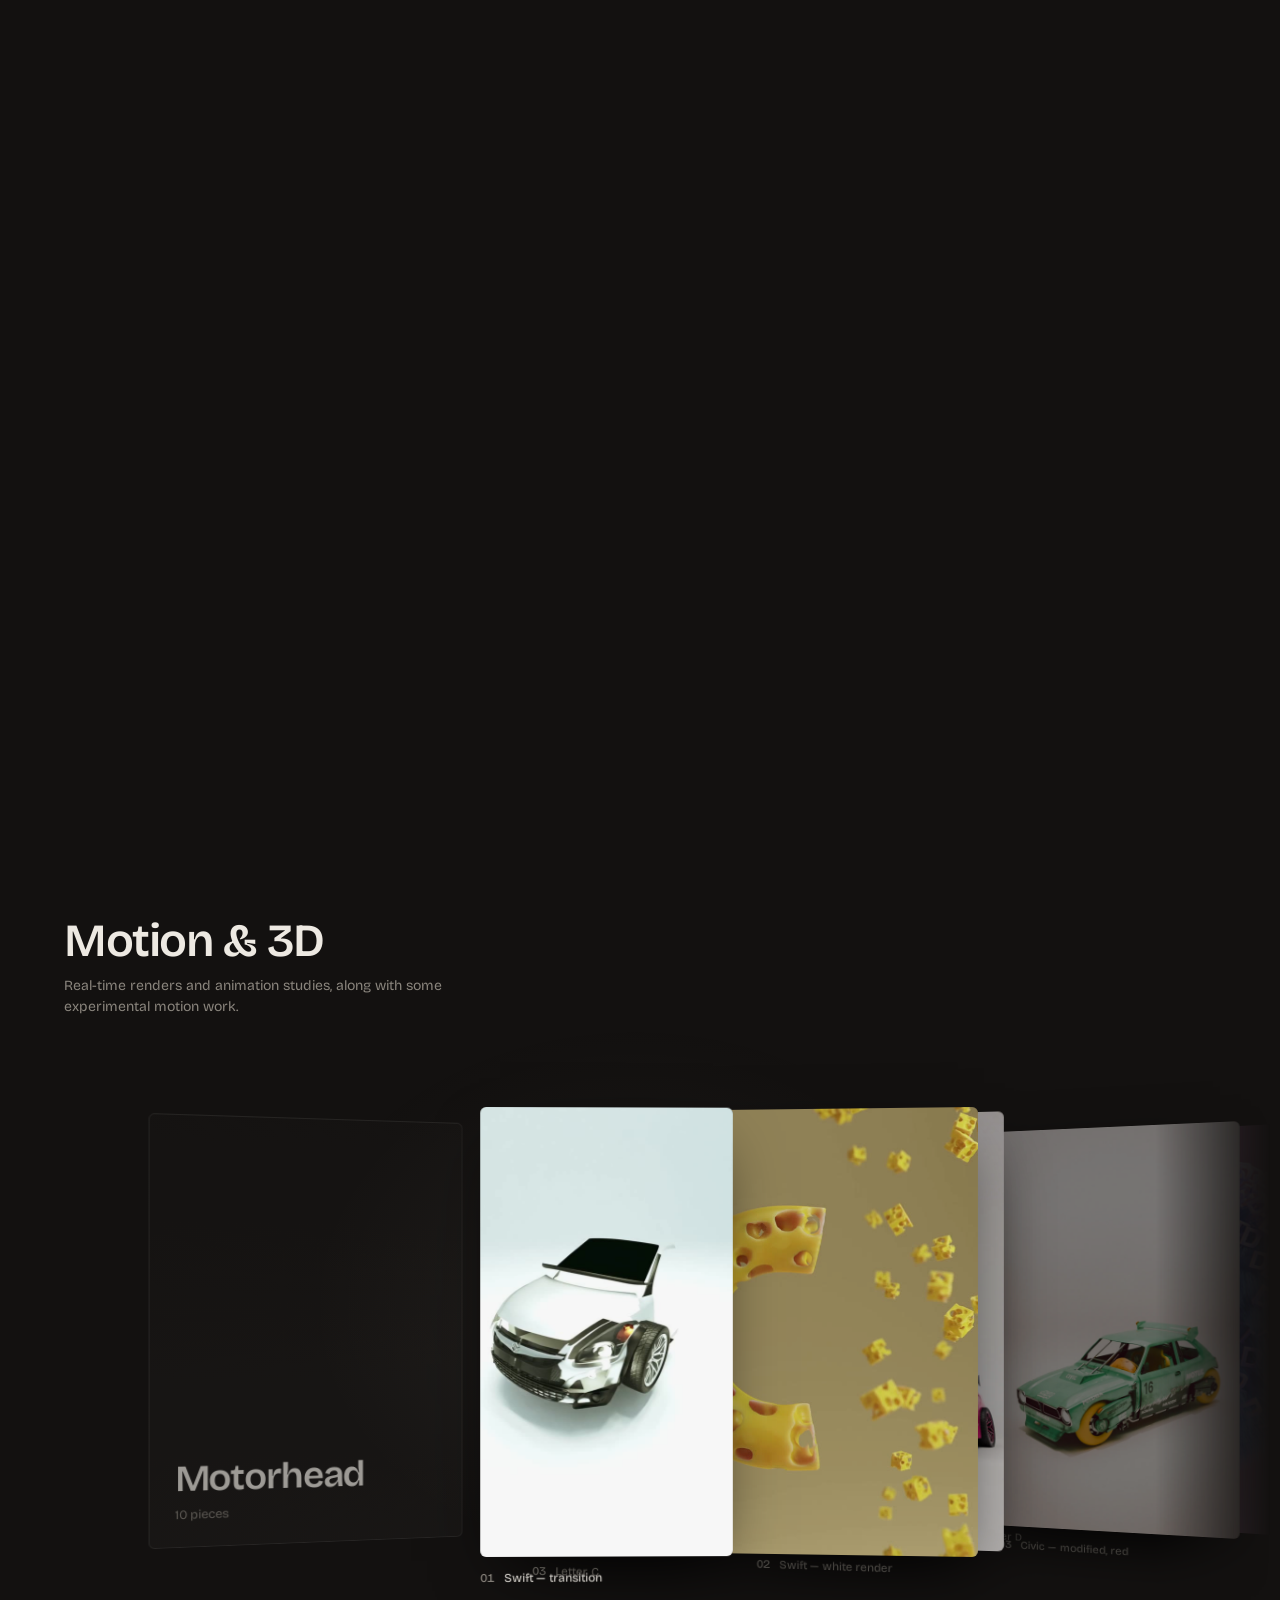
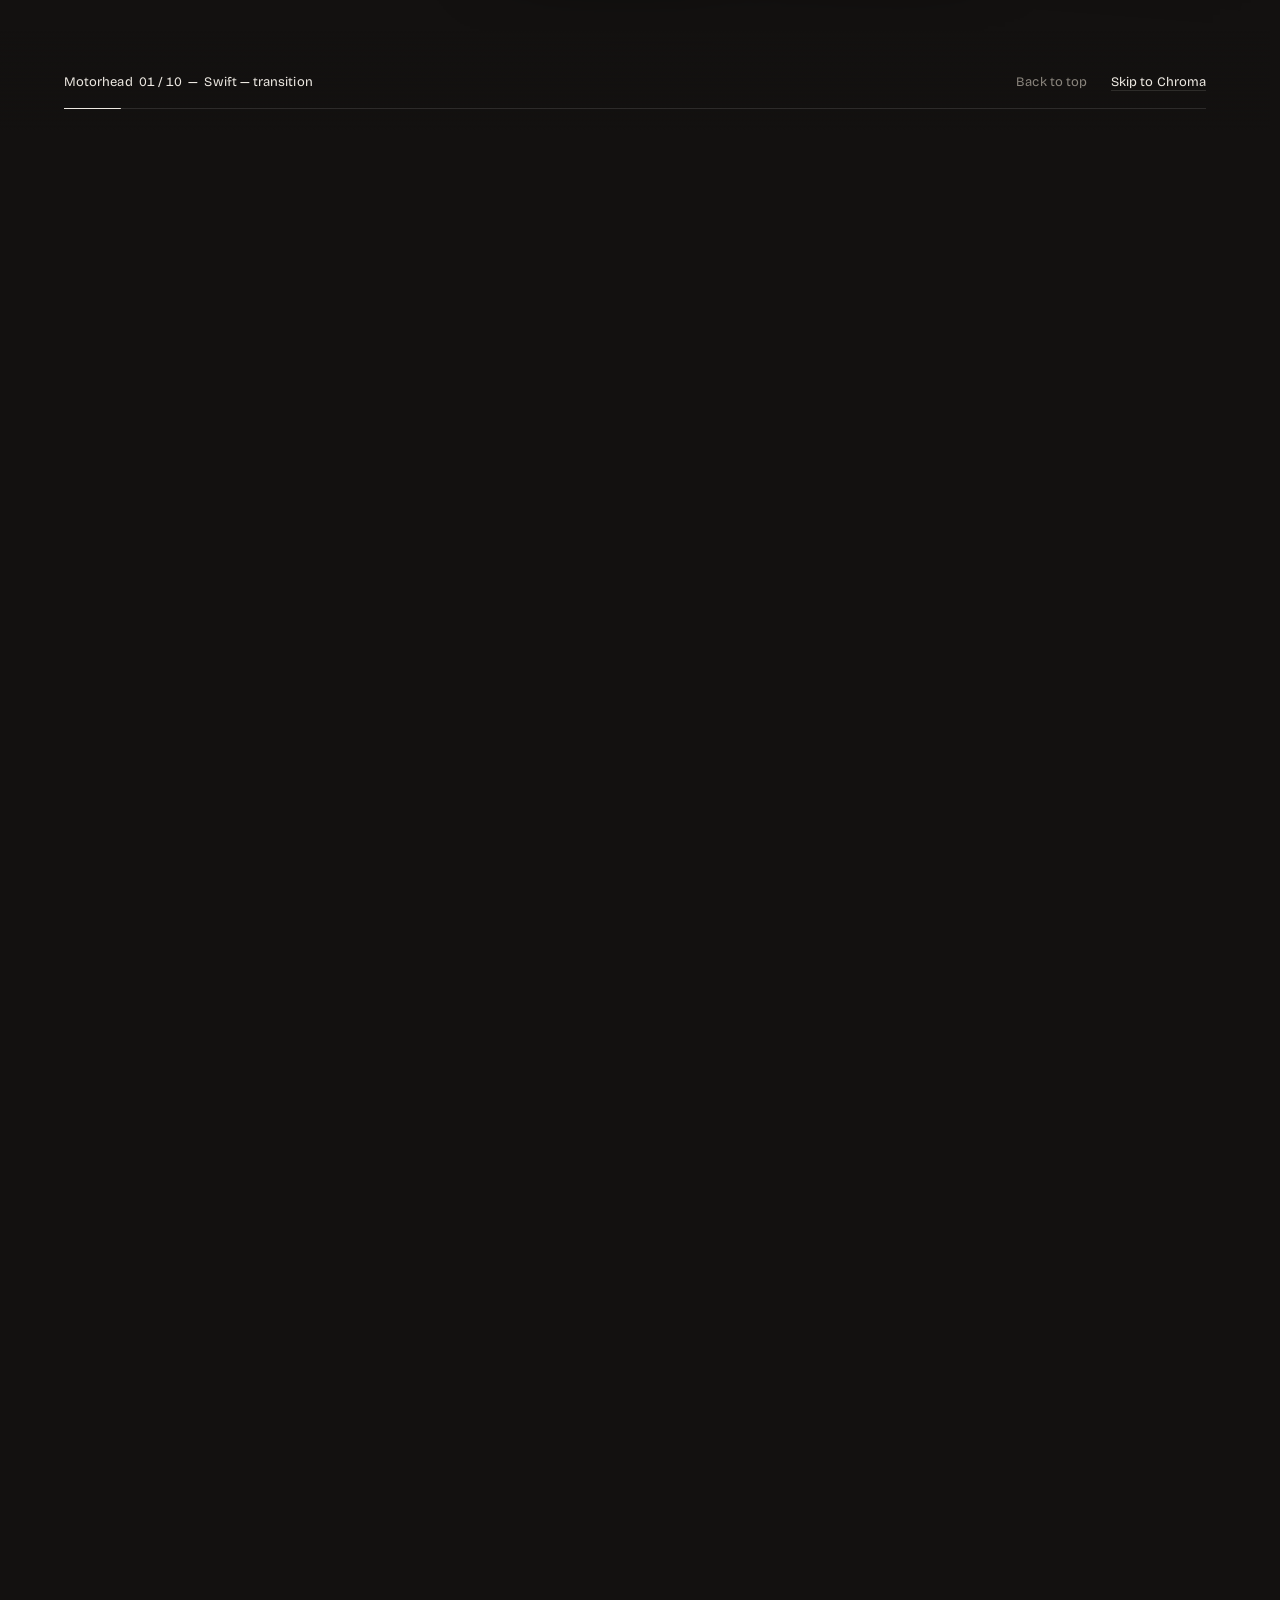
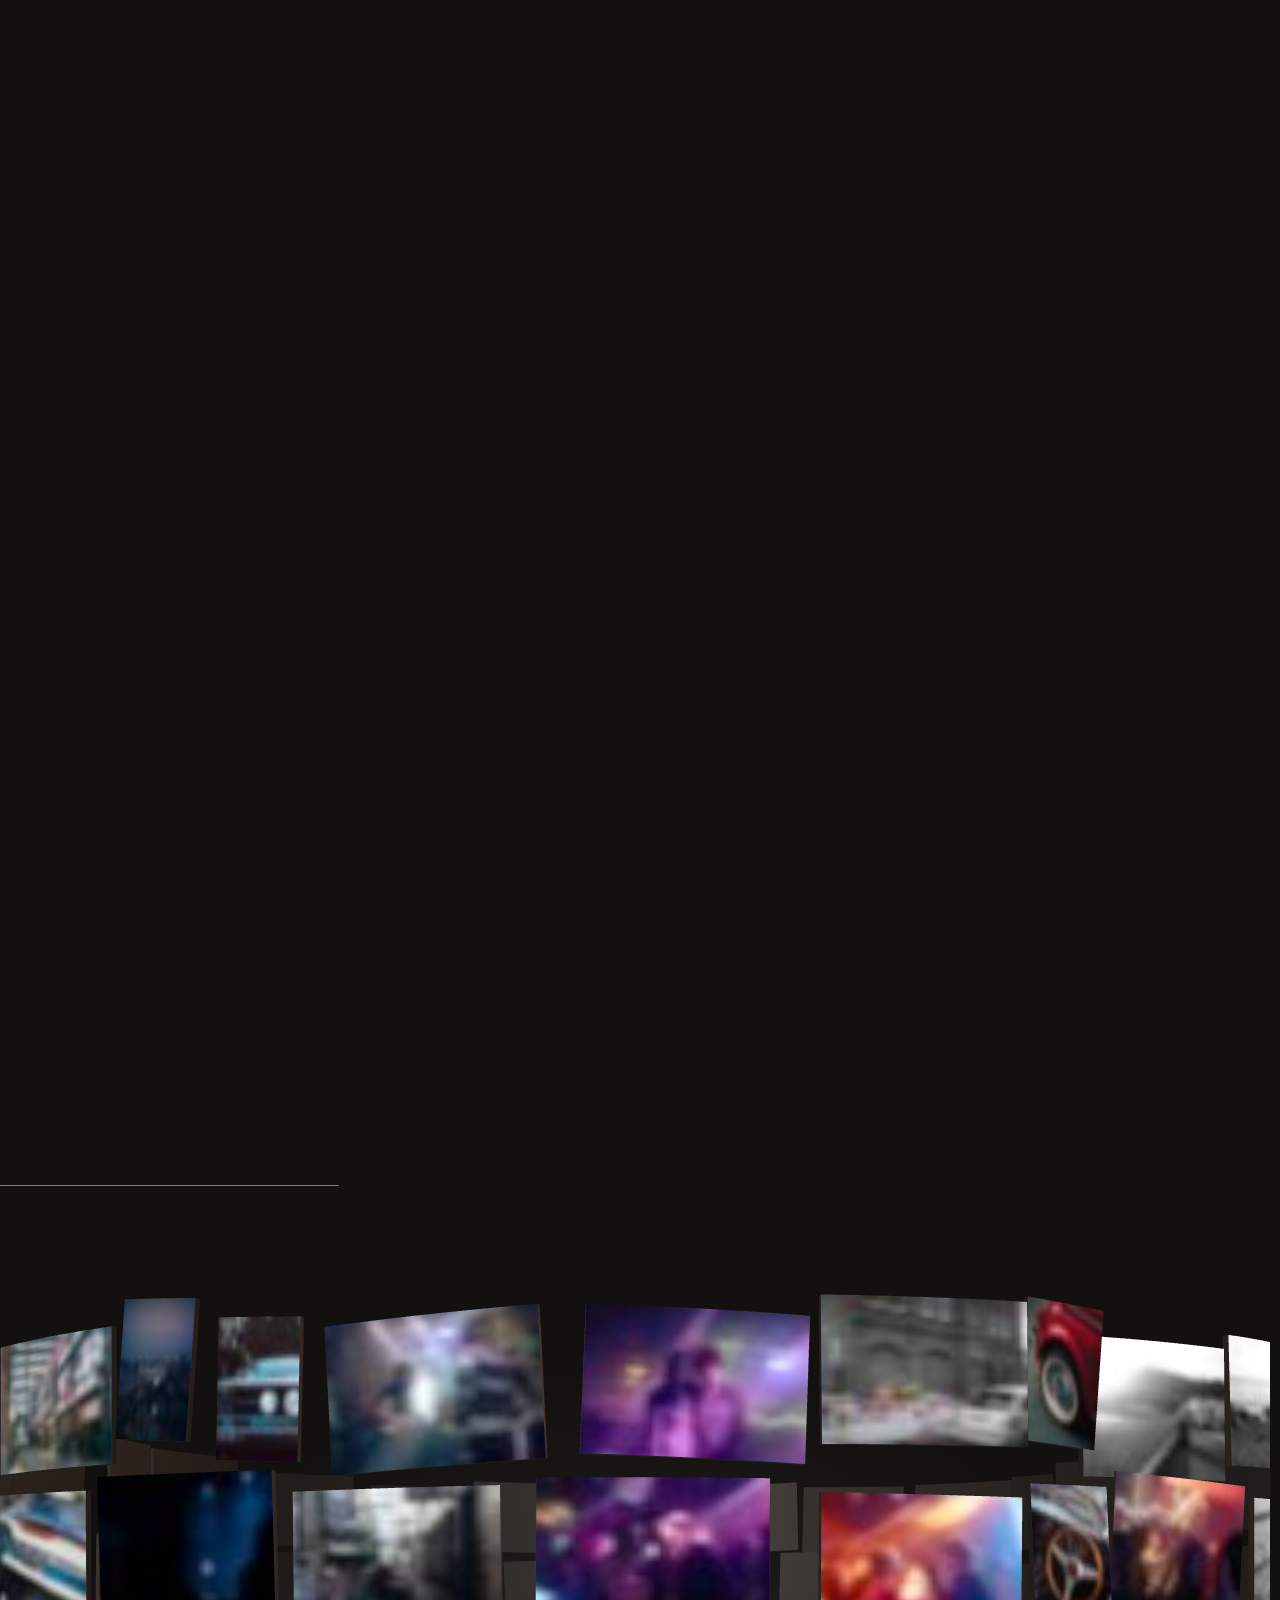
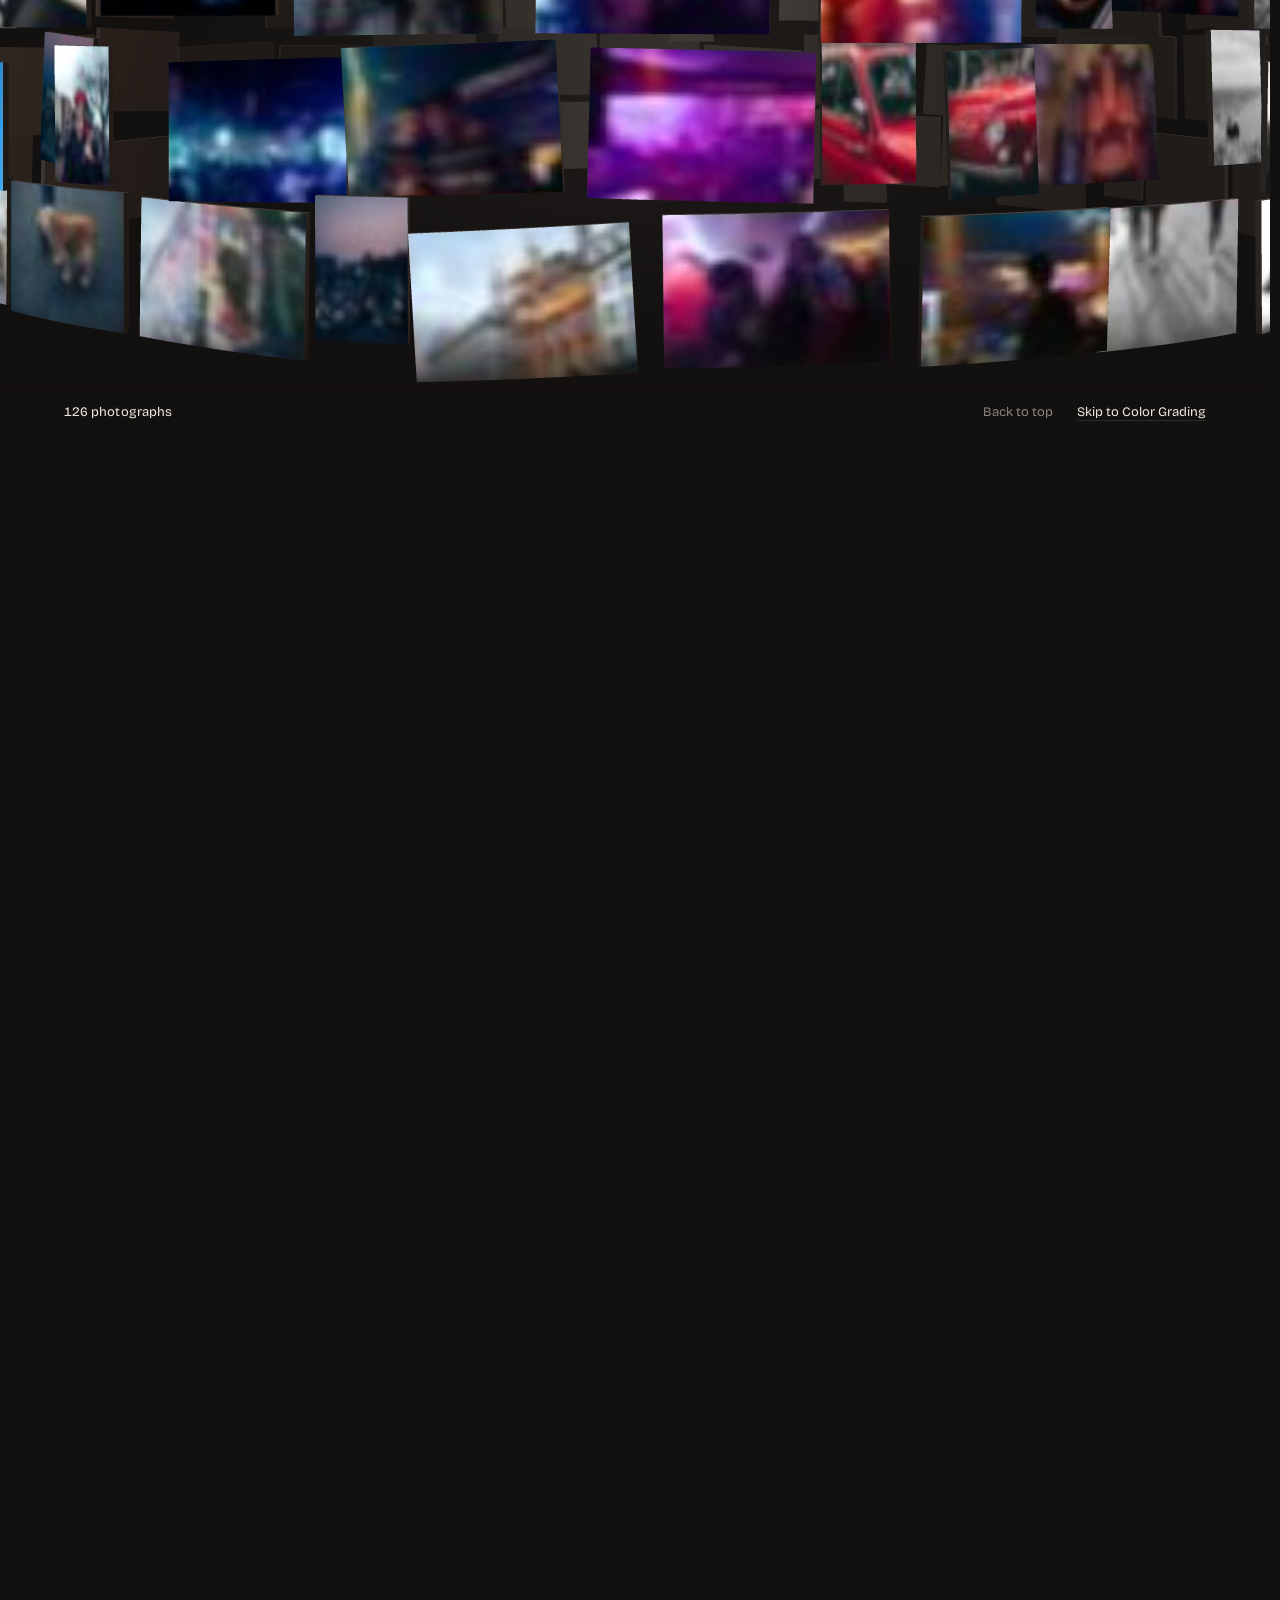
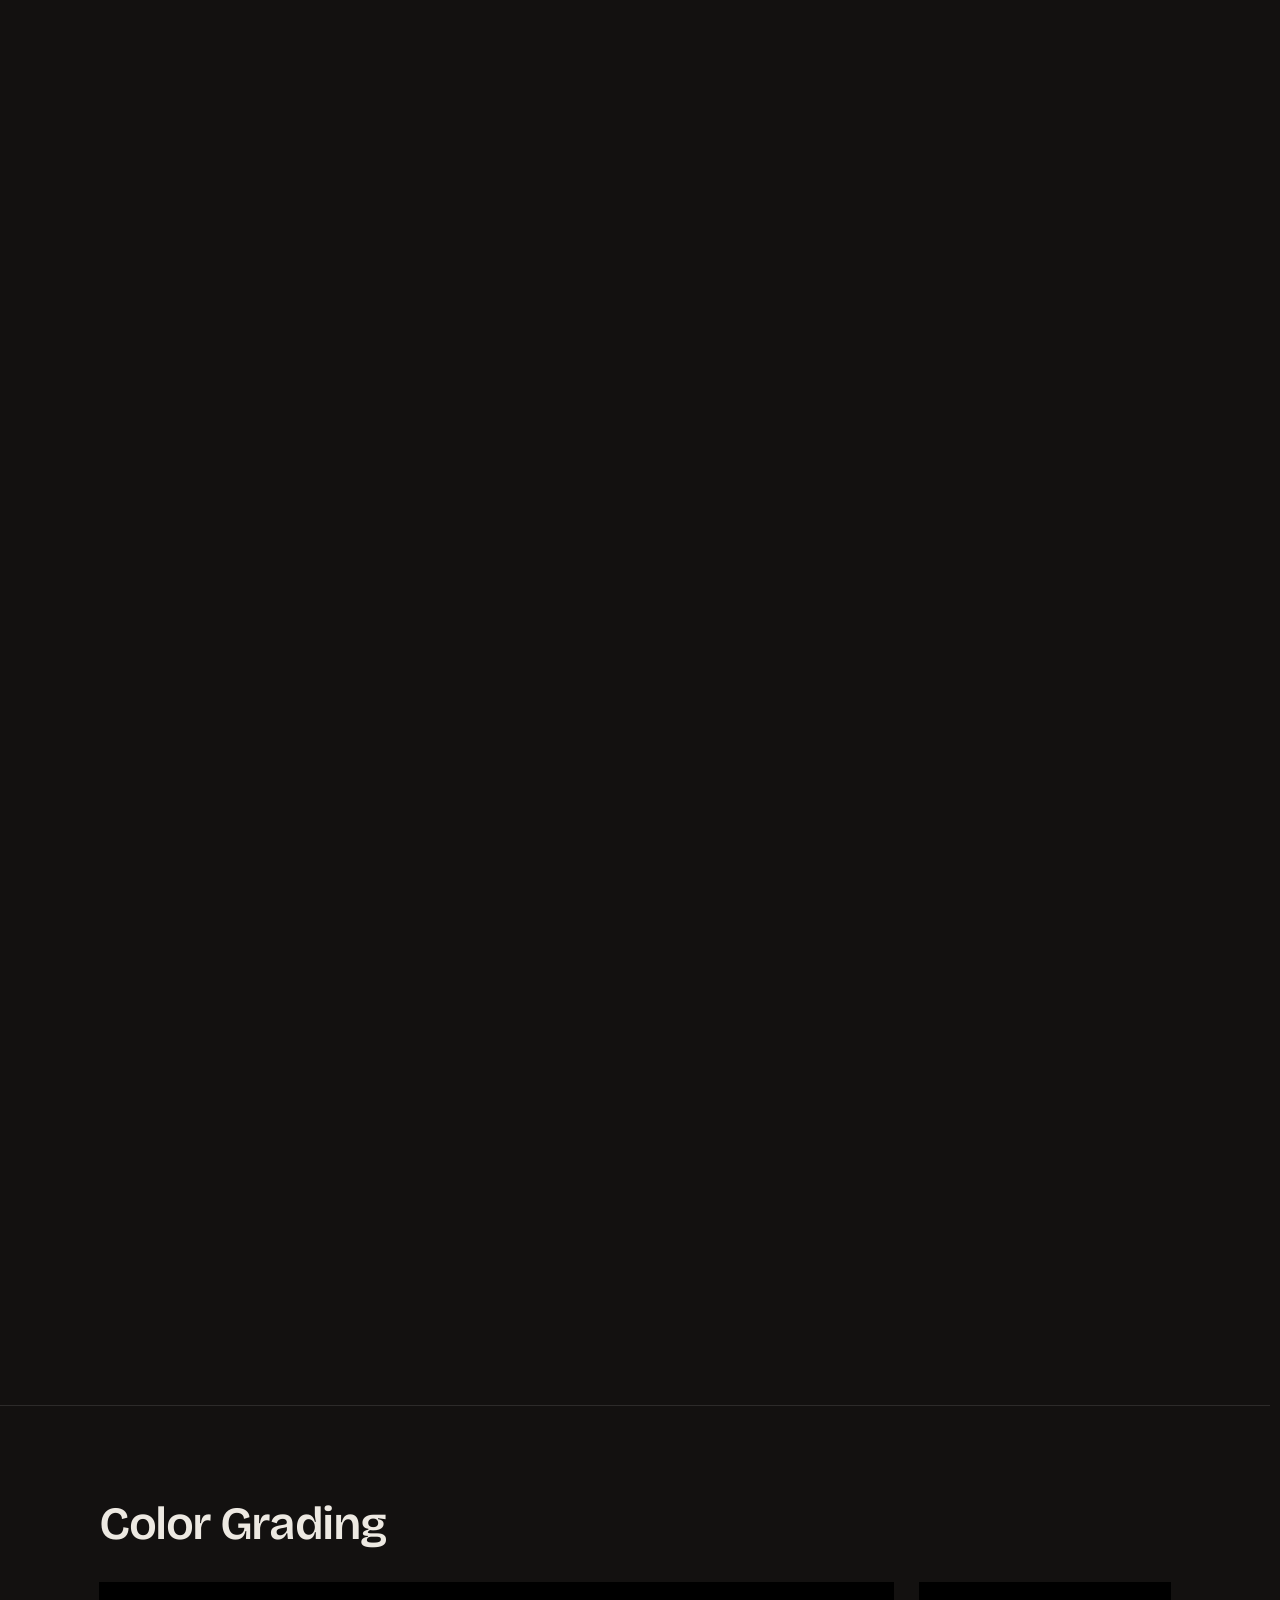
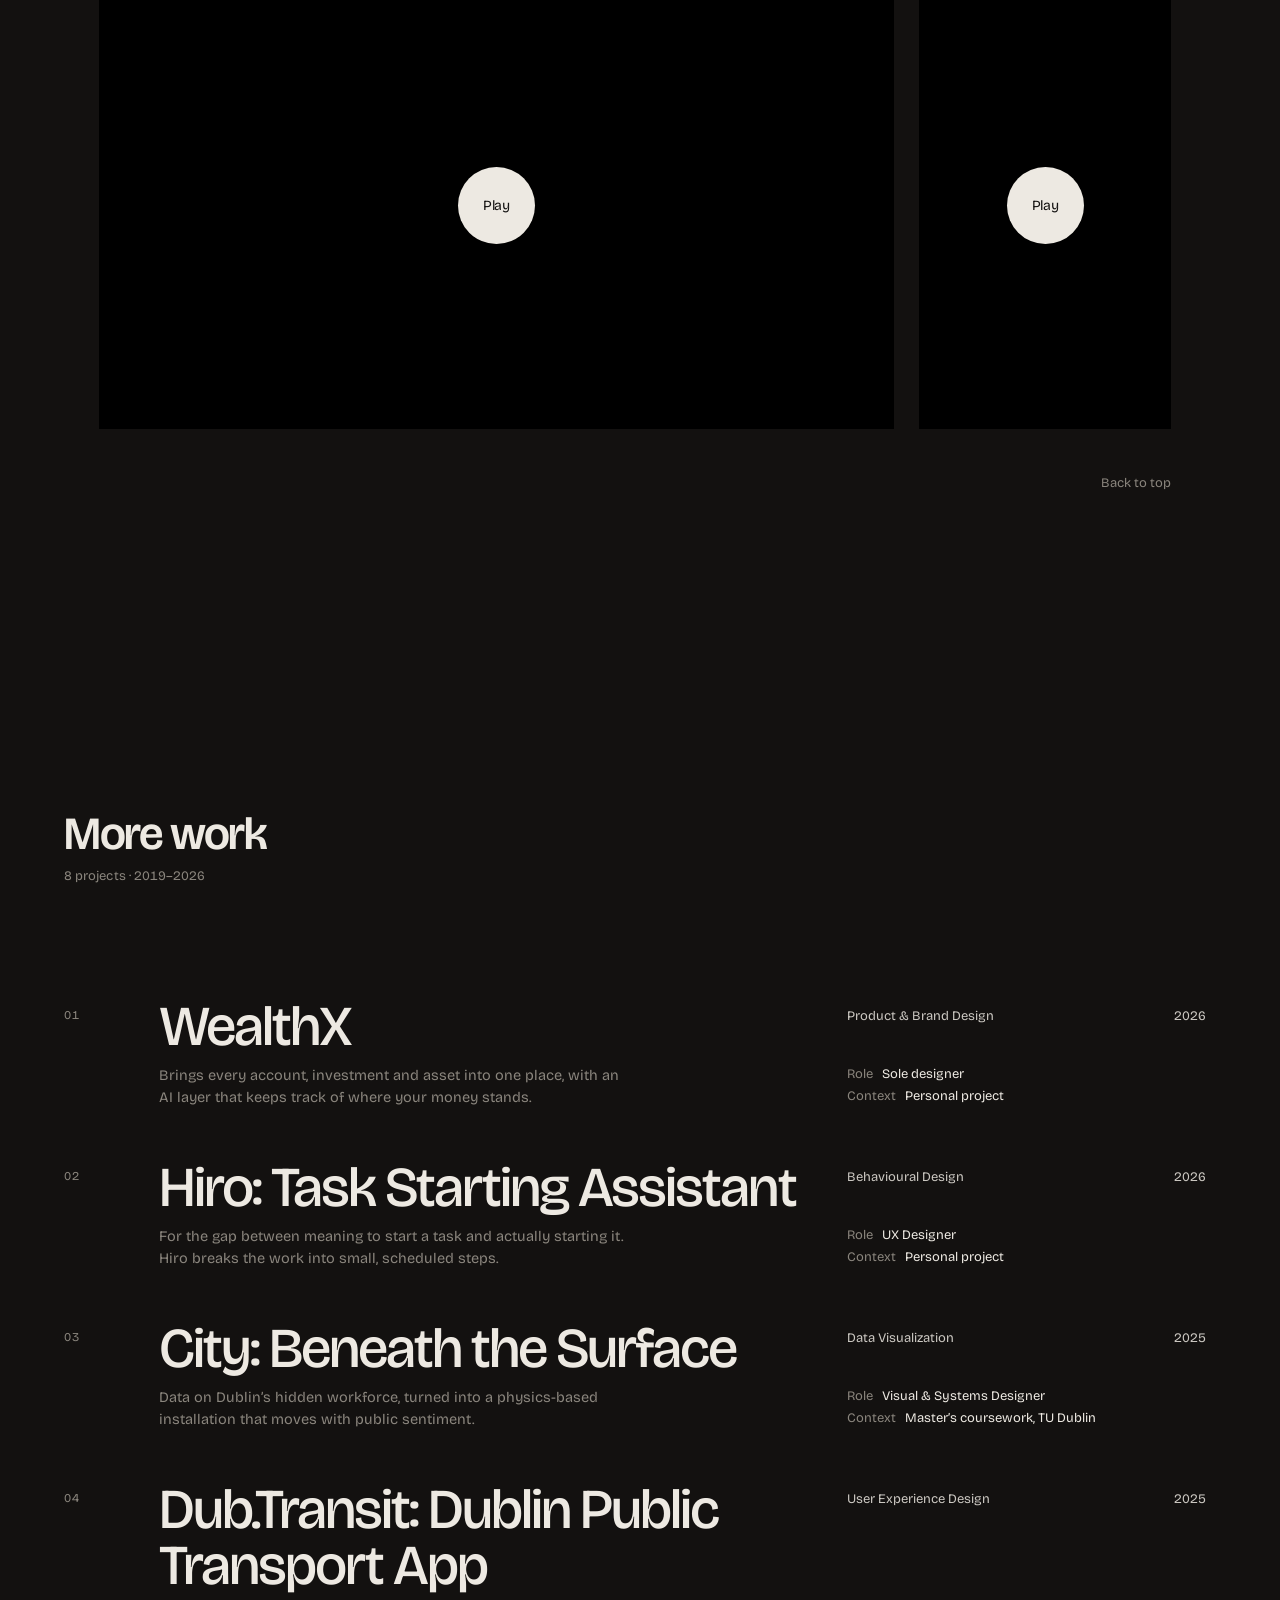
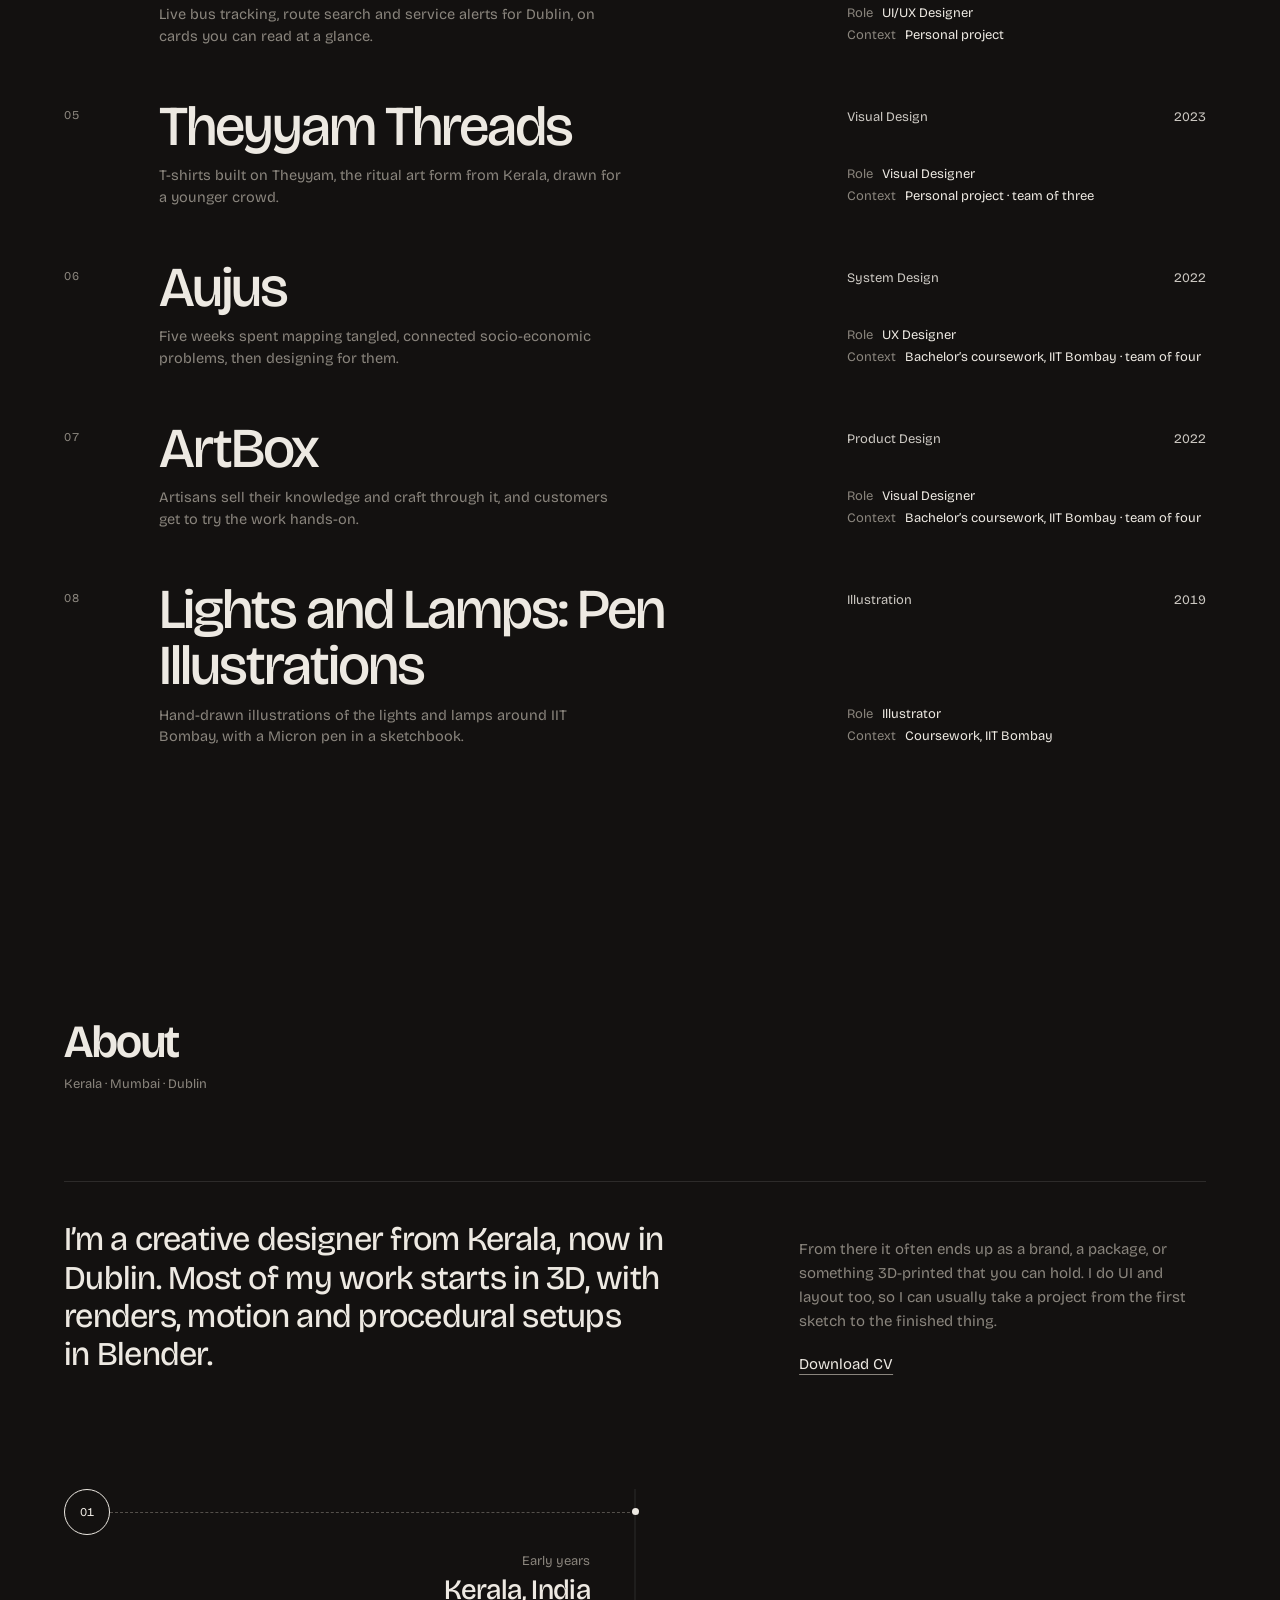
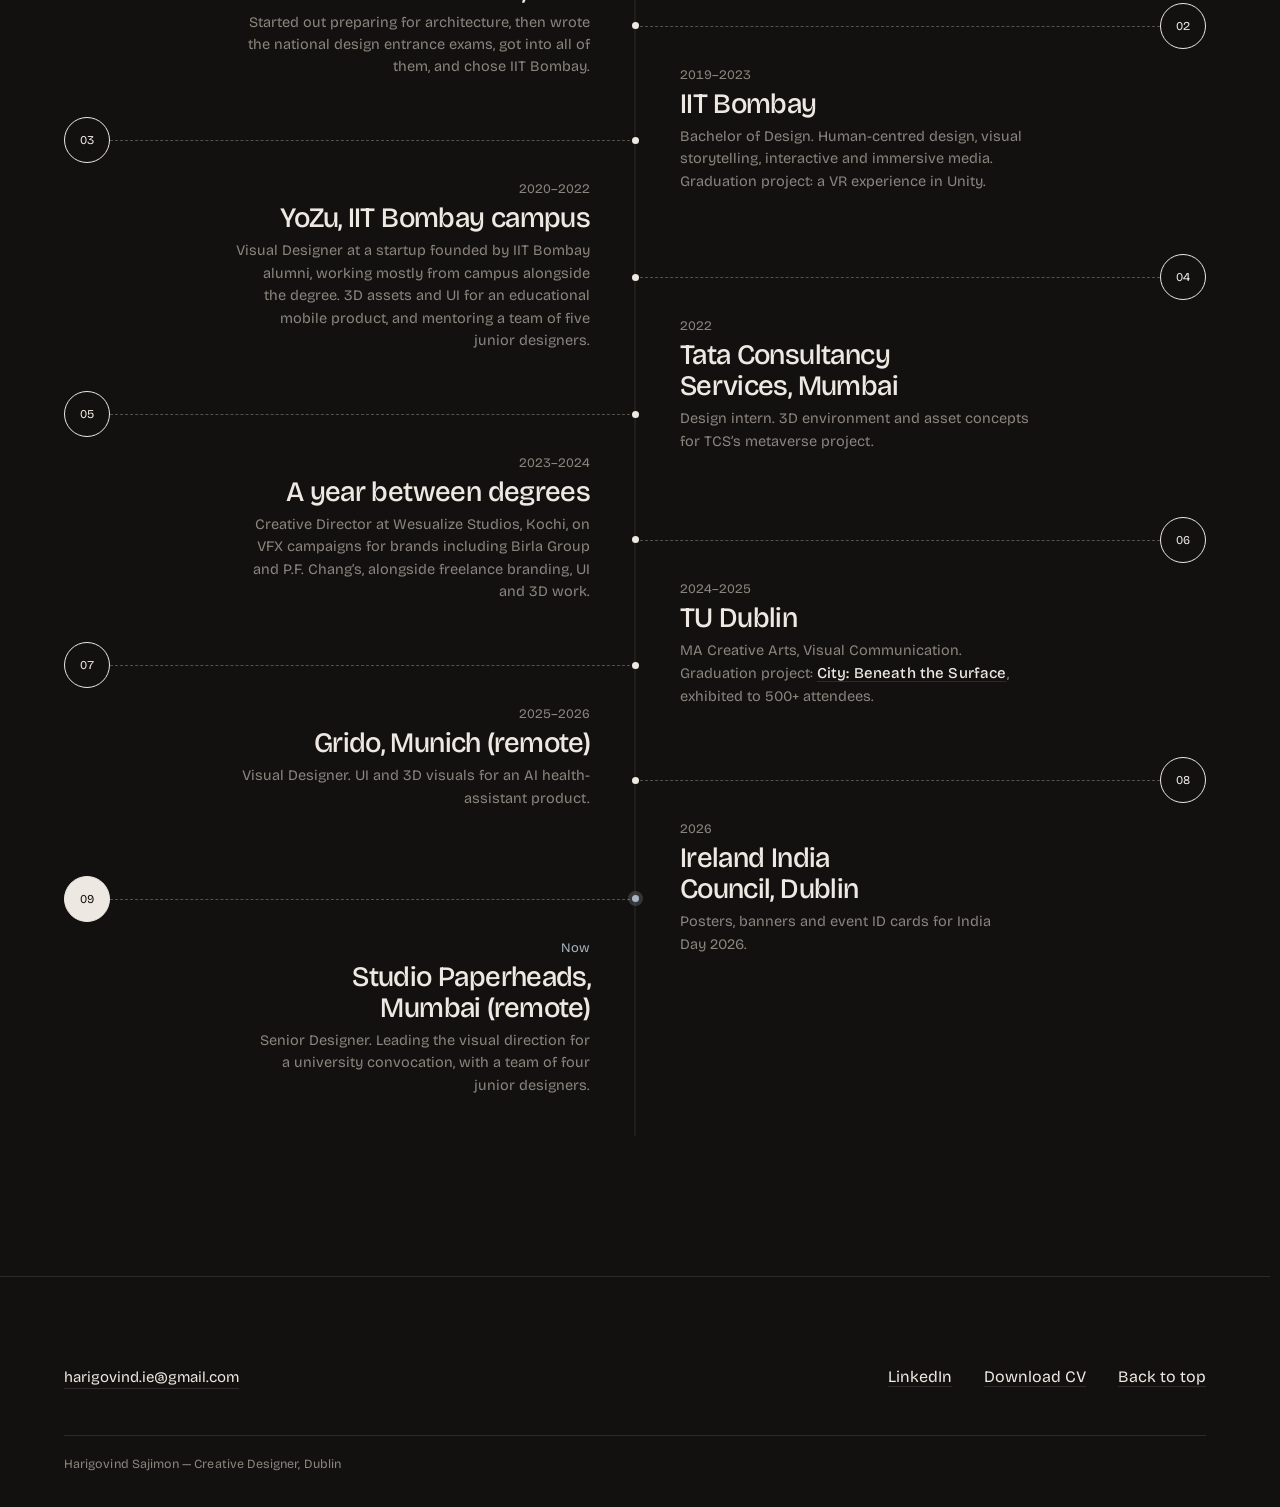
==== commit ebbf9c2a: "Bring back the vertical side label and section Back to top buttons Co-Authored-By: Claude Opus 5.5 <" ====
--- a/index.html
+++ b/index.html
@@ -35,7 +35,7 @@
   <link rel="stylesheet" href="look.css?v=7">
   <link rel="stylesheet" href="read.css?v=9">
   <link rel="stylesheet" href="journal.css?v=19">
-<link rel="stylesheet" href="voice.css?v=59">
+<link rel="stylesheet" href="voice.css?v=60">
   <script type="importmap">
     { "imports": { "three": "./vendor/three/three.module.min.js" } }
   </script>
@@ -67,7 +67,7 @@
                     <h1 class="thesis__srtitle">Harigovind Sajimon: dreamer, explorer and storyteller, working in 3D, motion and film.</h1>
 
           <div class="thesis__poster" aria-hidden="true">
-            <span class="thesis__side">Portfolio, 2026</span>
+            <span class="thesis__side">Design &middot; Technology &middot; Storytelling</span>
 
             <div class="thesis__main">
 
--- a/voice.css
+++ b/voice.css
@@ -622,8 +622,7 @@
 @media (max-width: 640px) { .br-m { display: inline; } }
 
 /* one numbering system only: the side index keeps the section numbers (read from .lk__no),
-   so the big section numerals, card numbers and per-section "Back to top" buttons step back */
+   so the big section numerals and card numbers step back */
 .lk__no { display: none; }
 .cw__no { display: none; }
-.bar__acts [data-totop], .grade__foot { display: none; }
 .cw__card { grid-template-columns: minmax(0, 1fr); grid-template-areas: "media" "name" "cat" "desc"; column-gap: 0; }
